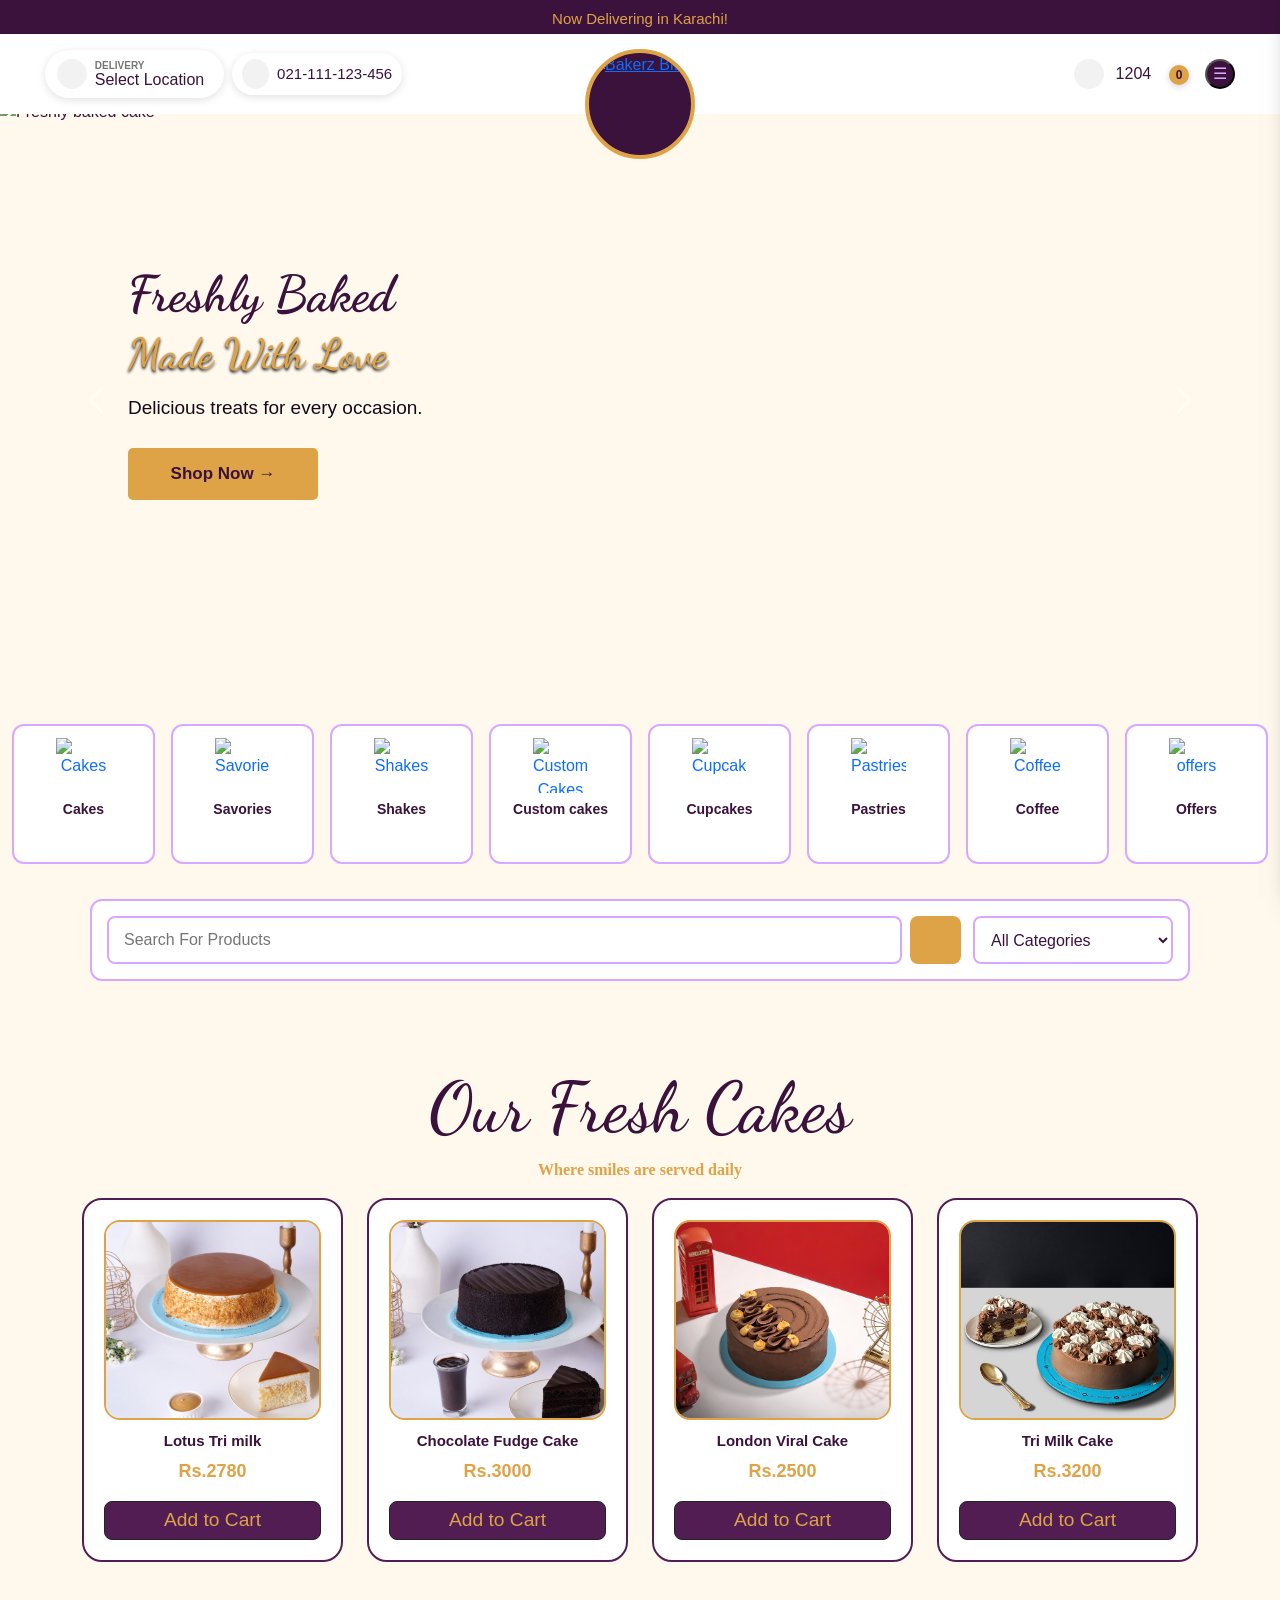
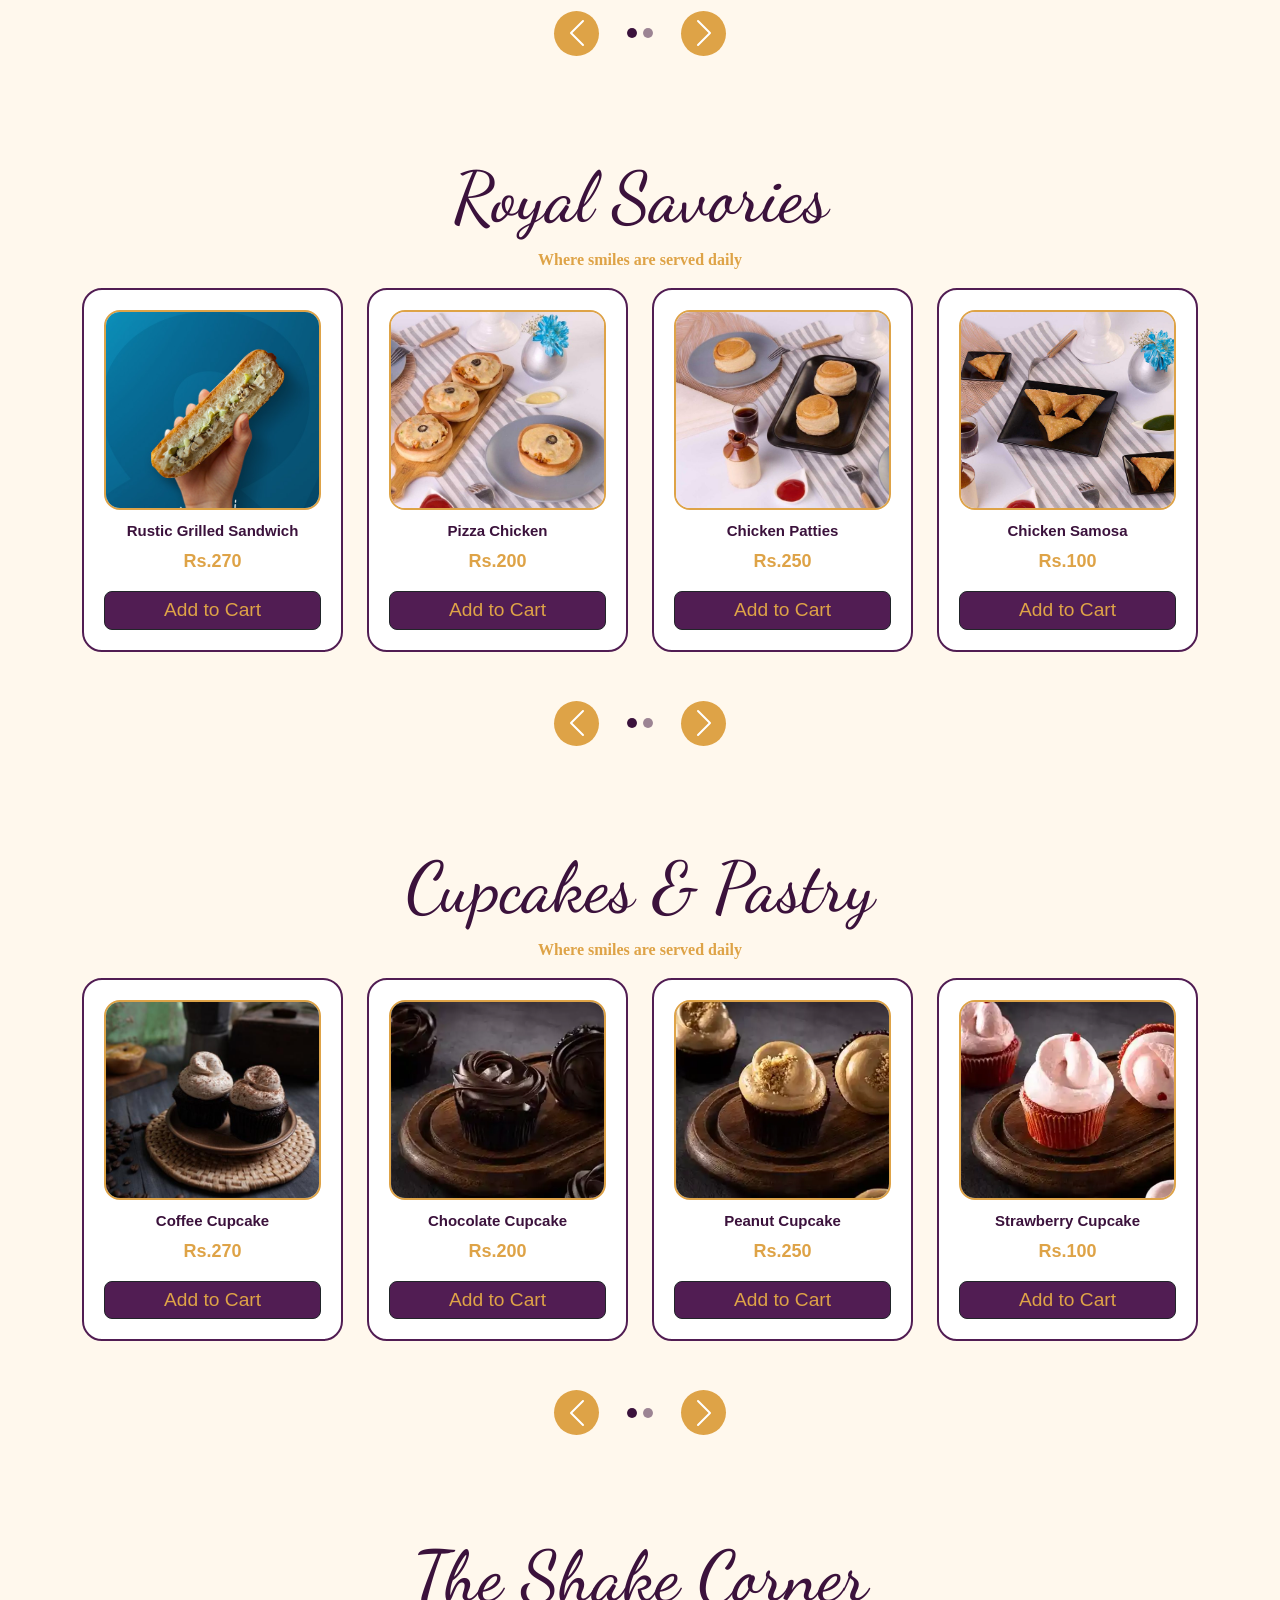
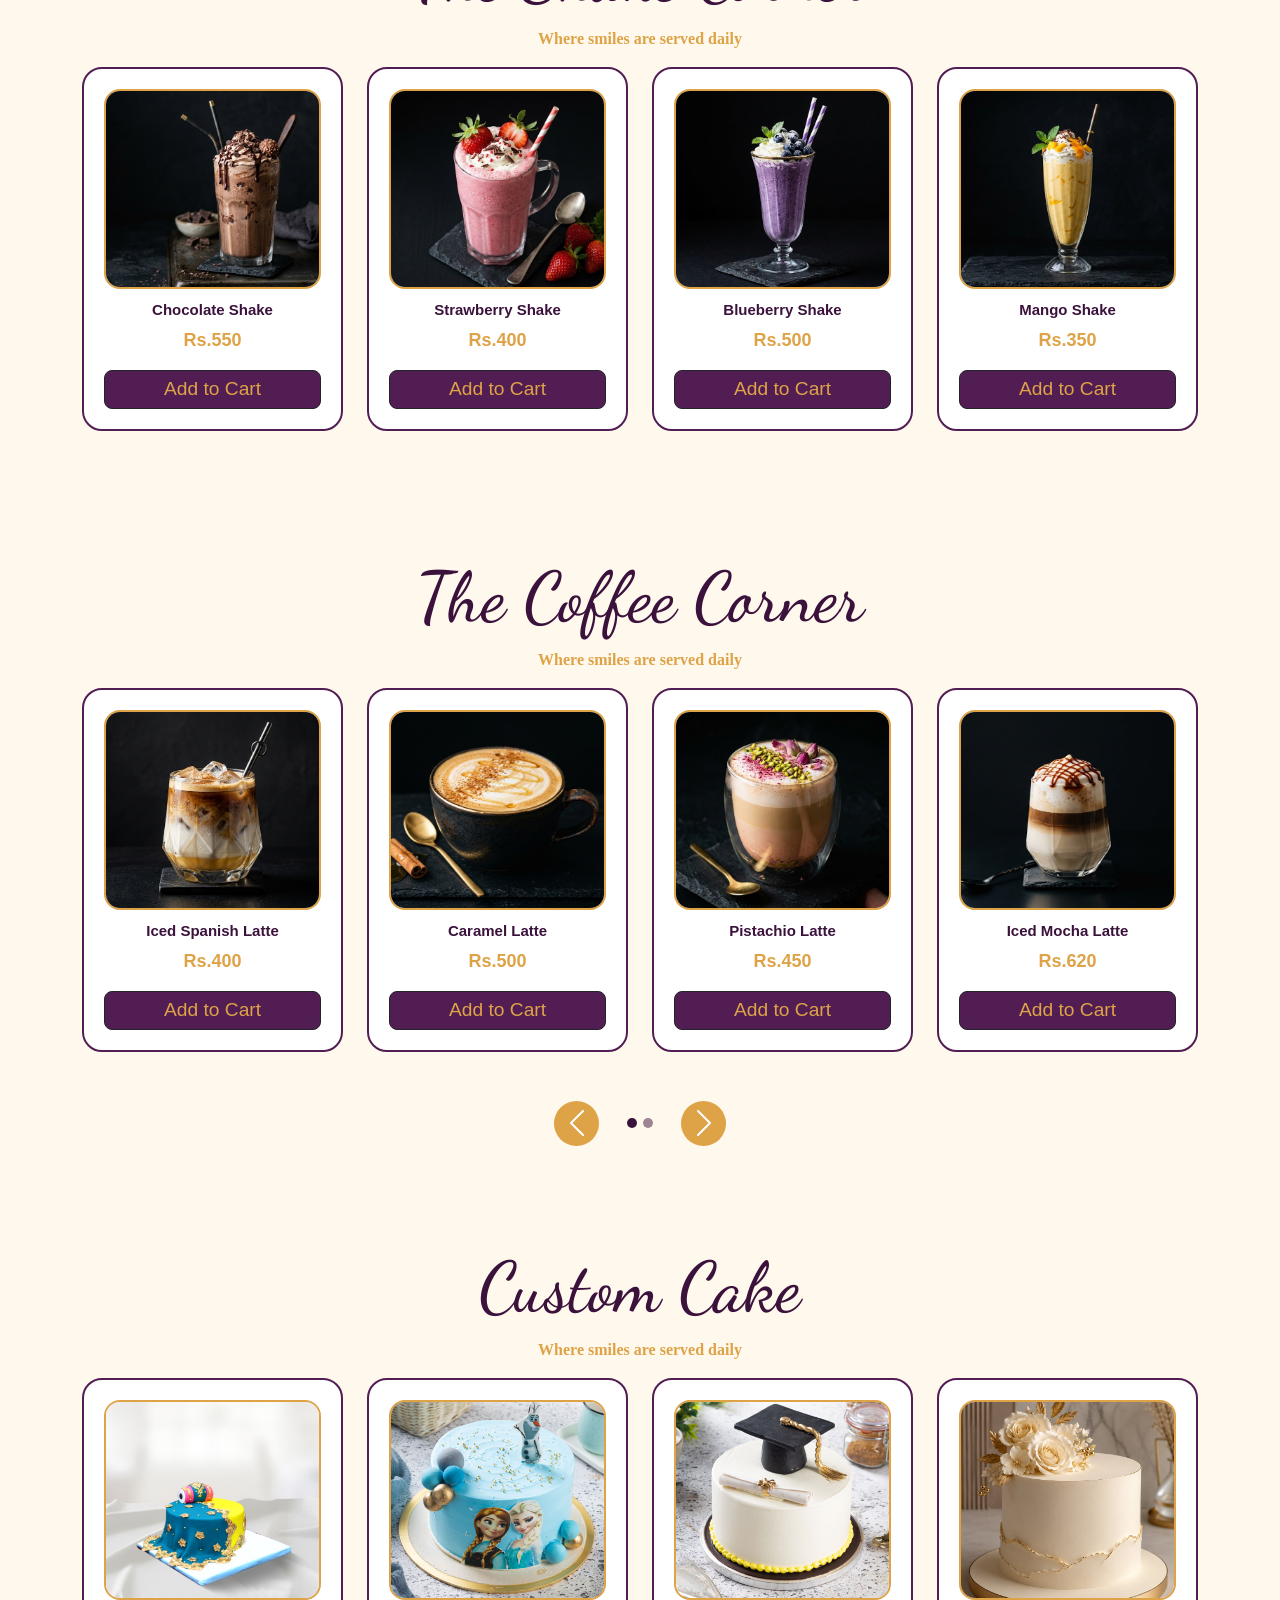
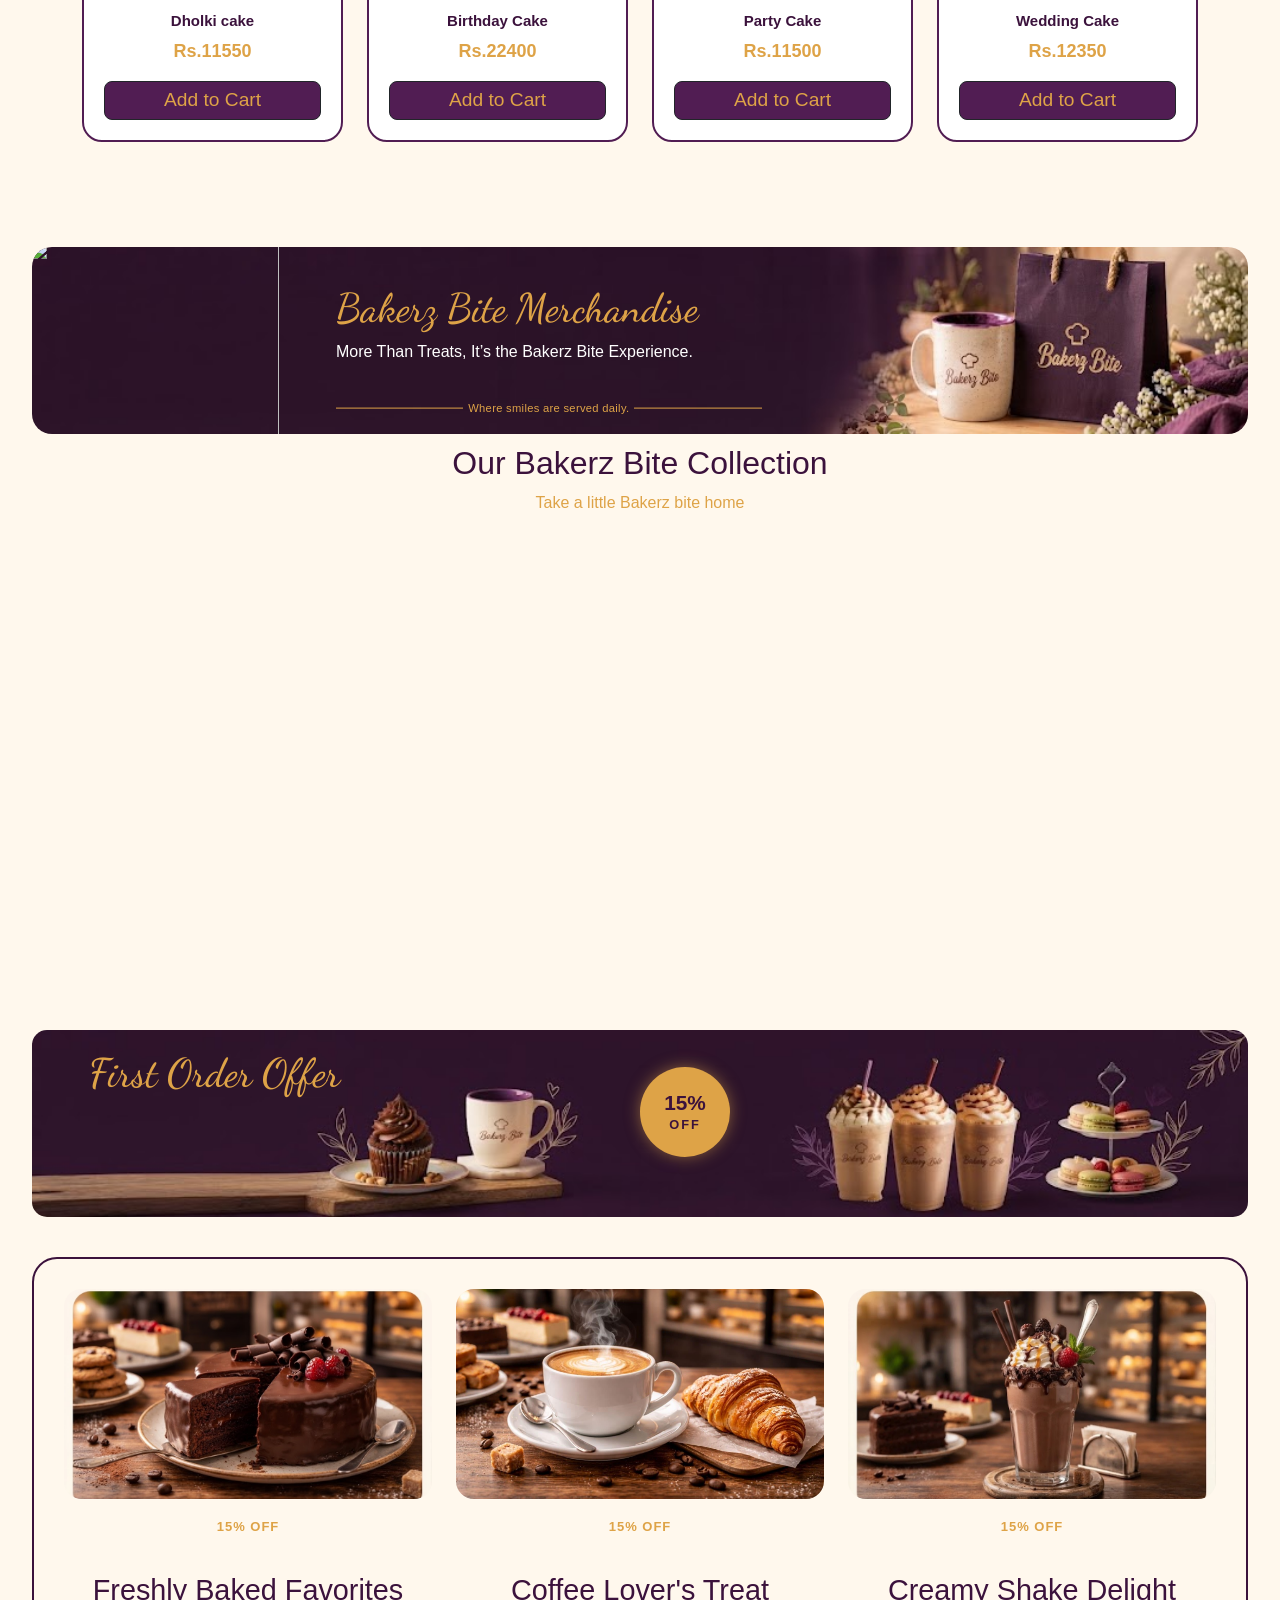
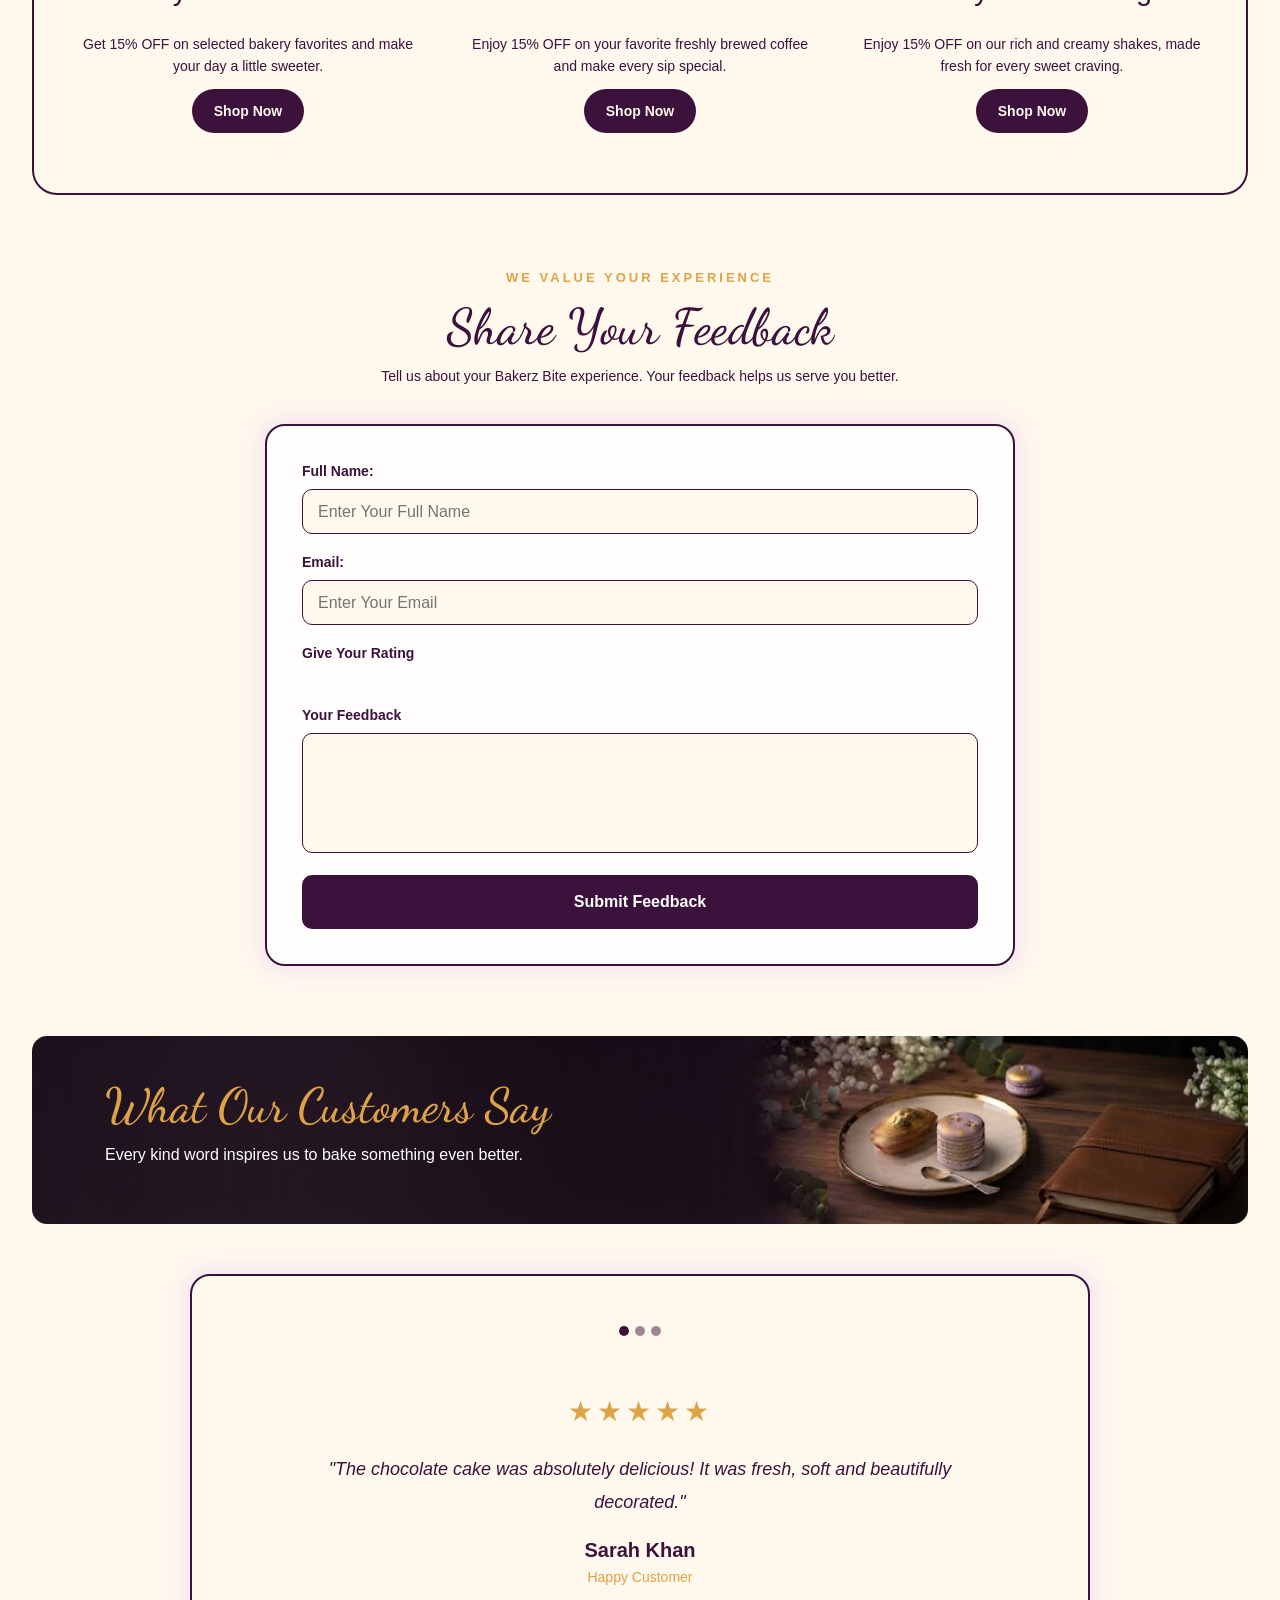
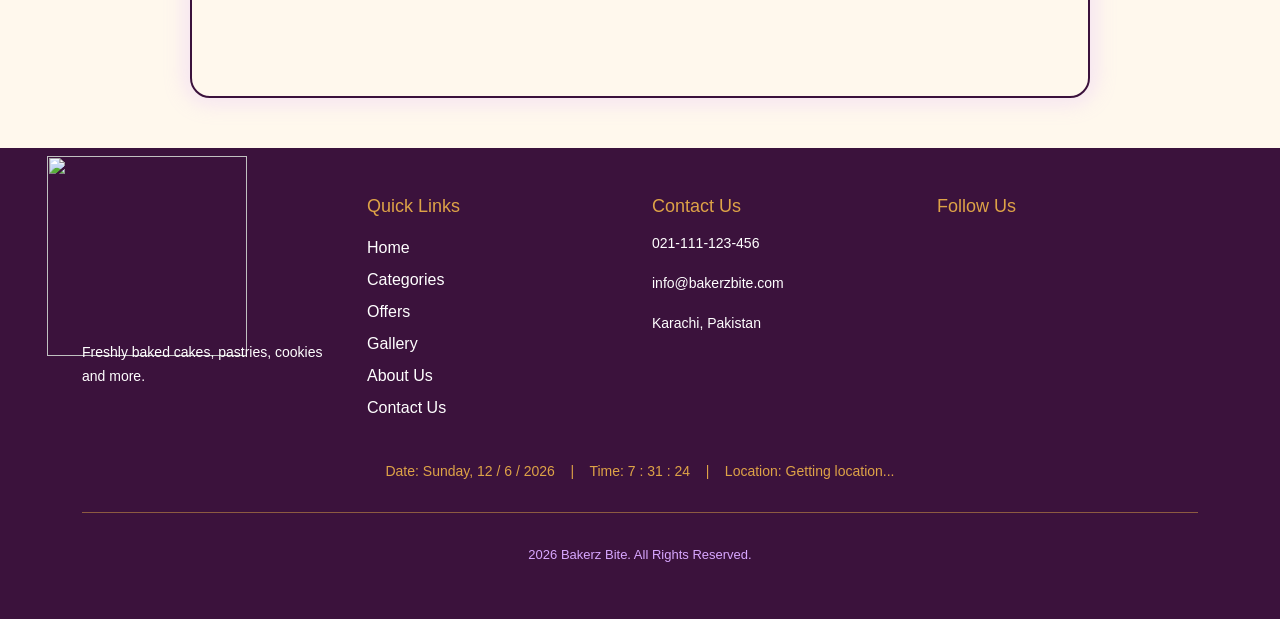
==== index.html @ c82637f9 "bakerz bite" ====
<!DOCTYPE html>
<html lang="en">

<head>
  <meta charset="UTF-8">
  <meta name="viewport" content="width=device-width, initial-scale=1.0">
  <title>Bakerz Bite</title>


  <!-- Favicon -->
  <link rel="shortcut icon" href="Material/logo with bg.png" type="image/x-icon">

  <!-- Bs Cdn Css V 5.3 -->
  <link href="https://cdn.jsdelivr.net/npm/bootstrap@5.3.8/dist/css/bootstrap.min.css" rel="stylesheet"
    integrity="sha384-sRIl4kxILFvY47J16cr9ZwB07vP4J8+LH7qKQnuqkuIAvNWLzeN8tE5YBujZqJLB" crossorigin="anonymous">



  <!-- dancing script  -->
  <link rel="preconnect" href="https://fonts.googleapis.com">
  <link rel="preconnect" href="https://fonts.gstatic.com" crossorigin>
  <link
    href="https://fonts.googleapis.com/css2?family=Dancing+Script:wght@400..700&family=Great+Vibes&family=Playfair+Display:ital,wght@0,400..900;1,400..900&family=Poppins:ital,wght@0,100;0,200;0,300;0,400;0,500;0,600;0,700;0,800;0,900;1,100;1,200;1,300;1,400;1,500;1,600;1,700;1,800;1,900&display=swap"
    rel="stylesheet">



  <!-- AOS CDN CSS LINK  -->
  <link href="https://unpkg.com/aos@2.3.1/dist/aos.css" rel="stylesheet">

  <!-- lightbox2 css cdn  -->
  <link rel="stylesheet" href="https://cdnjs.cloudflare.com/ajax/libs/lightbox2/2.12.0/css/lightbox.min.css"
    integrity="sha512-syoVEtpqX1CXqIWO4cTmlEfUKIqzne0NisLTmR4xGZNxNCjge36r1N9hJPCHVd1vPYAlAWHWFDFenTpn8ju2BA=="
    crossorigin="anonymous" referrerpolicy="no-referrer">

  <!-- fontawesome cdn  -->
  <link rel="stylesheet" href="https://cdnjs.cloudflare.com/ajax/libs/font-awesome/7.3.0/css/all.min.css"
    integrity="sha512-ApSLB1Pd3/bZN8fWB/RG9YhN/7bd9Hkf3AGaE2mPfebjrxagjuBtx2GcgdqIlJkUzwylBo61r9Xa9NmgBI0swA=="
    crossorigin="anonymous" referrerpolicy="no-referrer" />


  <!-- css link  -->
  <link rel="stylesheet" href="style.css">



</head>

<body>


  <header>
    <!-- Top Bar -->
    <div class="top-bar">
      <p>Now Delivering in Karachi!</p>


    </div>
    <!-- Navbar -->
    <nav class="navitem">
      <div class="nav-left">
        <!--  LOCATION  -->

        <div class="location" onclick="openLocationPopup()">

          <div class="location-icon">
            <i class="fa-solid fa-location-dot"></i>
          </div>

          <div class="location-content">
            <span class="location-title">DELIVERY</span>
            <span id="display">Select Location</span>
          </div>

          <div class="location-arrow">
            <i class="fa-solid fa-chevron-right"></i>
          </div>

        </div>


        <!--  LOCATION POPUP -->

        <div class="location-popup" id="locationPopup">

          <div class="location-modal">

            <!-- Close Button -->
            <button class="close-location" onclick="closeLocationPopup()">
              &times;
            </button>


            <!-- Logo -->
            <div class="popup-logo-box">
              <img src="Material/logo.png" alt="Bakerz Bite">
            </div>


            <!-- Heading -->
            <h2>Select Your Order Type</h2>


            <!-- Delivery / Pick-Up -->
            <div class="order-type">

              <button class="order-btn active" id="deliveryBtn">
                Delivery
              </button>

              <button class="order-btn" id="pickupBtn">
                Pick-Up
              </button>

            </div>


            <!-- Location Text -->
            <p class="location-question">
              Please select your location
            </p>


            <!-- City -->
            <label for="citySelect">
              City
            </label>

            <input type="text" value="Karachi" disabled class="popup-select">



            <!-- Area -->
            <label for="areaSelect">
              Please select your area
            </label>

            <select id="areaSelect" class="popup-select">

              <option value="">
                Select Location
              </option>

            </select>


            <!-- Select Button -->
            <button class="select-location-btn" onclick="confirmLocation()">
              Select
            </button>

          </div>

        </div>

        <!-- Call & Order -->
        <div class="call text">
          <div class="call-icon"> <i class="fa-solid fa-phone"></i> </div>021-111-123-456
        </div>
      </div>

      <!-- Logo -->
      <a href="" class="navlogo"><img src="Material/Logo.png" alt="Bakerz Bite"></a>
      <!-- Visitor Counter -->
      <div class="nav-right">
        <div class="visitor "> <i class="fa-regular fa-user vc"></i><span id="counter">1204</span> </div>

        <!-- Cart -->
        <div class="cart"><i class="fa-solid fa-cart-shopping"></i>
          <span id="cart-count">0</span>
        </div>

        <!-- Menu Button -->
        <button class="menu-btn" id="menuBtn" onclick="toggleMenu()">☰</button>
      </div>


      <div class="nav-menu" id="navMenu">

        <!-- Close Button -->
        <button class="close-btn" onclick="toggleMenu()">×</button>


        <a href="#home">Home</a>
        <a href="#merchandise">Merchandise</a>
        <a href="#offers">Offers</a>
        <a href="About.html#gallery">Gallery</a>
        <a href="About.html">About Us</a>
        <a href="contact.html#faq">FAQ</a>
        <a href="contact.html">Contact Us</a>
      </div>
    </nav>
    

    <!-- Main Content -->
    <main id="home">

      <!--Caraosel  -->
      <div id="heroCarousel" class="carousel slide hero-wrapper" data-bs-ride="carousel" data-bs-interval="4000">


        <!-- Carousel Images -->
        <div class="carousel-inner">

          <!-- Slide 1 -->
          <div class="carousel-item active">

            <img src="material/hero.png" class="d-block w-100" alt="Freshly baked cake">

            <div class="carousel-caption hero-text">

              <h1>Freshly Baked</h1>

              <h2>Made With Love</h2>

              <p>Delicious treats for every occasion.</p>

              <a href="#cake" style="text-decoration: none;">
                <button class="hero-shop-btn">
                  Shop Now →
                </button>
              </a>

            </div>

          </div>


          <!-- Slide 2 -->
          <div class="carousel-item">

            <img src="material/hero 2.png" class="d-block w-100" alt="Fresh bakery products">

            <div class="carousel-caption hero-text">

              <h1>Sweet Moments</h1>

              <h2>Made Fresh Daily</h2>

              <p>Delicious treats baked just for you.</p>

              <a href="#cake" style="text-decoration: none;">
                <button class="hero-shop-btn">
                  Shop Now →
                </button>
              </a>

            </div>

          </div>


          <!-- Slide 3 -->
          <div class="carousel-item">

            <img src="material/hero 3.png" class="d-block w-100" alt="Bakery special">

            <div class="carousel-caption hero-text">

              <h1>Delicious Treats</h1>

              <h2>For Every Occasion</h2>

              <p>Freshly prepared with love and care.</p>

              <a href="#cake" style="text-decoration: none;">
                <button class="hero-shop-btn">
                  Shop Now →
                </button>
              </a>

            </div>

          </div>


          <!-- Slide 4 -->
          <div class="carousel-item">

            <img src="material/hero 4.png" class="d-block w-100" alt="Bakery collection">

            <div class="carousel-caption hero-text">

              <h1>Our Special Collection</h1>

              <h2>Taste The Difference</h2>

              <p>Discover your favorite bakery delights.</p>

              <a href="#cake" style="text-decoration: none;">
                <button class="hero-shop-btn">
                  Shop Now →
                </button>
              </a>
            </div>

          </div>

        </div>


        <!-- Previous Button -->
        <button class="carousel-control-prev" type="button" data-bs-target="#heroCarousel" data-bs-slide="prev">

          <span class="carousel-control-prev-icon" aria-hidden="true">
          </span>

          <span class="visually-hidden">
            Previous
          </span>

        </button>


        <!-- Next Button -->
        <button class="carousel-control-next" type="button" data-bs-target="#heroCarousel" data-bs-slide="next">

          <span class="carousel-control-next-icon" aria-hidden="true">
          </span>

          <span class="visually-hidden">
            Next
          </span>

        </button>

      </div>


      <!-- Categories -->
      <div class="container-fluid my-4">
        <div class="row text-center g-3">

          <div class="col">
            <div class="category">
              <a href="#cake">
                <img src="Material/cake icon.png" alt="Cakes">

                <p>Cakes</p>
              </a>
            </div>
          </div>

          <div class="col">
            <div class="category">
              <a href="#savory">
                <img src="Material/savories icon.png" alt="Savories">

                <p>Savories</p>
              </a>
            </div>
          </div>

          <div class="col">
            <div class="category">
              <a href="#shake">
                <img src="Material/shake icon (2).png" alt="Shakes">

                <p>Shakes</p>
              </a>
            </div>
          </div>

          <div class="col">
            <div class="category">
              <a href="#customized">
                <img src="Material/customize cake icon.png" alt="Custom Cakes">

                <p>Custom cakes</p>
              </a>
            </div>
          </div>

          <div class="col">
            <div class="category">
              <a href="#brownies">
                <img src="Material/cupcake icon.png" alt="Cupcakes">

                <p>Cupcakes</p>
              </a>
            </div>
          </div>

          <div class="col">
            <div class="category">
              <a href="#brownies">
                <img src="Material/brownie icon.png" alt="Pastries">

                <p>Pastries</p>
              </a>
            </div>
          </div>

          <div class="col">
            <div class="category">
              <a href="#coffee">
                <img src="Material/coffee icon.png" alt="Coffee">

                <p>Coffee</p>
              </a>
            </div>
          </div>

          <div class="col">
            <div class="category">
              <a href="#offers">
                <img src="Material/offer icon.png" alt="offers">

                <p>Offers</p>
              </a>
            </div>
          </div>

        </div>
      </div>

      <!-- Search & Filters -->
      <div class="search-filter">

        <!-- Search -->
        <form id="searchForm" class="search-box">
          <input id="searchInput" type="search" placeholder="Search For Products">
          <button type="submit"><i class="fa-solid fa-magnifying-glass"></i></button>
        </form>

        <!-- Category -->

        <select class="filter-box" id="categoryFilter">
          <option value="all">All Categories</option>
          <option value="cakes">Cakes</option>
          <option value="savories">Savories</option>
          <option value="cupcakes">Cupcakes & Pastries</option>
          <option value="shakes">Shakes</option>
          <option value="coffee">Coffee</option>
          <option value="custom cakes">Custom Cakes</option>
          <option value="merchandise">Merchandise</option>
        </select>


      </div>

    </main>

  </header>


  <!-- cake cards  -->
  <section class="bakery-section" id="cake">
    <!-- bs carousel -->
    <div id="bakerySlider" class="carousel slide container" data-bs-ride="false">
      <div class="text-center our-bakery">
        <h1 data-aos="fade-right">Our Fresh Cakes</h1>
        <p>Where smiles are served daily</p>
      </div>

      <!-- carousel-inner  -->
      <div class="carousel-inner ">
        <!-- slide1  -->
        <div class="carousel-item active">
          <div class="row g-4 border-item">
            <!-- product1 -->
            <div class="col-12 col-sm-6 col-lg-3 ">
              <div class="card bakery-card ">
                <img src="MATERIAL/cake1.jpg" alt="cake">
                <div class="card-body text-center">
                  <h6> Lotus Tri milk</h6>
                  <p class="price">Rs.2780</p>
                  <button class="btn btn-dark w-100 btn-sm" data-bs-toggle="modal" data-bs-target="#c1">Add to Cart
                  </button>
                </div>
              </div>
            </div>

            <!-- product2 -->
            <div class="col-12 col-sm-6 col-lg-3 ">
              <div class="card bakery-card">
                <img src="MATERIAL/cake2.jpg" alt="cake">
                <div class="card-body text-center">
                  <h6> Chocolate Fudge Cake</h6>
                  <p class="price">Rs.3000</p>
                  <button class="btn btn-dark w-100 btn-sm" data-bs-toggle="modal" data-bs-target="#c2">Add to Cart
                  </button>
                </div>
              </div>
            </div>

            <!-- product3  -->
            <div class="col-12 col-sm-6 col-lg-3">
              <div class="card bakery-card">
                <img src="MATERIAL/cake3.jpg" alt="cake">
                <div class="card-body text-center">
                  <h6>London Viral Cake</h6>
                  <p class="price">Rs.2500</p>
                  <button class="btn btn-dark w-100 btn-sm" data-bs-toggle="modal" data-bs-target="#c3">Add to Cart
                  </button>
                </div>
              </div>
            </div>

            <!-- product4  -->
            <div class="col-12 col-sm-6 col-lg-3">
              <div class="card bakery-card">
                <img src="MATERIAL/cake4.png" alt="cake">
                <div class="card-body text-center">
                  <h6> Tri Milk Cake</h6>
                  <p class="price">Rs.3200</p>
                  <button class="btn btn-dark w-100 btn-sm" data-bs-toggle="modal" data-bs-target="#c4">Add to Cart
                  </button>
                </div>
              </div>
            </div>

          </div>
          <!-- </div> -->
        </div>

        <!-- slide2 -->
        <div class="carousel-item ">
          <div class="row g-4">
            <!-- product1 -->
            <div class="col-12 col-sm-6 col-lg-3">
              <div class="card bakery-card">
                <img src="MATERIAL/cake5.png" alt="cake">
                <div class="card-body text-center">
                  <h6>Rainbow Cake</h6>
                  <p class="price">Rs.2800</p>
                  <button class="btn btn-dark w-100 btn-sm" data-bs-toggle="modal" data-bs-target="#c5">Add to Cart
                  </button>
                </div>
              </div>
            </div>

            <!-- product2 -->
            <div class="col-12 col-sm-6 col-lg-3">
              <div class="card bakery-card">
                <img src="MATERIAL/cake6.jpg" alt="cake">
                <div class="card-body text-center">
                  <h6>Choco-Rose Fantasy</h6>
                  <p class="price">Rs.3500</p>
                  <button class="btn btn-dark w-100 btn-sm" data-bs-toggle="modal" data-bs-target="#c6">Add to Cart
                  </button>
                </div>
              </div>
            </div>

            <!-- product3  -->
            <div class="col-12 col-sm-6 col-lg-3">
              <div class="card bakery-card">
                <img src="MATERIAL/cake7.jpg" alt="cake">
                <div class="card-body text-center">
                  <h6>Vanilla Caramel Cake</h6>
                  <p class="price">Rs.2730</p>
                  <button class="btn btn-dark w-100 btn-sm" data-bs-toggle="modal" data-bs-target="#c7">Add to Cart
                  </button>
                </div>
              </div>
            </div>

            <!-- product4  -->
            <div class="col-12 col-sm-6 col-lg-3">
              <div class="card bakery-card">
                <img src="MATERIAL/cake8.jpg" alt="cake">
                <div class="card-body text-center">
                  <h6>Mocha Java Cake</h6>
                  <p class="price">Rs.3100</p>
                  <button class="btn  w-100 btn-sm" data-bs-toggle="modal" data-bs-target="#c8">Add to Cart </button>
                </div>
              </div>
            </div>

          </div>
        </div>
      </div>

      <!-- arrow controls -->
      <div class="d-flex justify-content-center align-items-center mt-4">
        <button class="carousel-control-prev arrow-bottom" type="button" data-bs-target="#bakerySlider"
          data-bs-slide="prev">
          <span class="carousel-control-prev-icon"></span>
        </button>

        <div class="carousel-indicators">
          <button type="button" data-bs-target="#bakerySlider" data-bs-slide-to="0" class="active"></button>
          <button type="button" data-bs-target="#bakerySlider" data-bs-slide-to="1"></button>
        </div>
        <button class="carousel-control-next arrow-bottom" type="button" data-bs-target="#bakerySlider"
          data-bs-slide="next">
          <span class="carousel-control-next-icon"></span>
        </button>
      </div>

      <!-- end -->
    </div>
  </section>



  <!-- Savories -->
  <section class="bakery-section" id="savory">
    <!-- bs carousel -->
    <div id="bakerySlider2" class="carousel slide container" data-bs-ride="false">

      <div class="text-center our-bakery">
        <h1 data-aos="fade-right">Royal Savories</h1>
        <p>Where smiles are served daily</p>
      </div>

      <!-- carousel-inner  -->
      <div class="carousel-inner ">
        <!-- slide1  -->
        <div class="carousel-item active">
          <div class="row g-4 border-item">
            <!-- product1 -->
            <div class="col-12 col-sm-6 col-lg-3  ">
              <div class="card bakery-card ">
                <img src="MATERIAL/savory1.png" alt="cake">
                <div class="card-body text-center">
                  <h6> Rustic Grilled Sandwich</h6>
                  <p class="price">Rs.270</p>
                  <button class="btn btn-dark w-100 btn-sm" data-bs-toggle="modal" data-bs-target="#s1">Add to Cart
                  </button>
                </div>
              </div>
            </div>

            <!-- product2 -->
            <div class="col-12 col-sm-6 col-lg-3">
              <div class="card bakery-card">
                <img src="MATERIAL/savory2.jpg" alt="cake">
                <div class="card-body text-center">
                  <h6> Pizza Chicken</h6>
                  <p class="price">Rs.200</p>
                  <button class="btn btn-dark w-100 btn-sm" data-bs-toggle="modal" data-bs-target="#s2">Add to Cart
                  </button>
                </div>
              </div>
            </div>

            <!-- product3  -->
            <div class="col-12 col-sm-6 col-lg-3">
              <div class="card bakery-card">
                <img src="MATERIAL/savory3.jpg" alt="cake">
                <div class="card-body text-center">
                  <h6>Chicken Patties</h6>
                  <p class="price">Rs.250</p>
                  <button class="btn btn-dark w-100 btn-sm" data-bs-toggle="modal" data-bs-target="#s3">Add to Cart
                  </button>
                </div>
              </div>
            </div>

            <!-- product4  -->
            <div class="col-12 col-sm-6 col-lg-3">
              <div class="card bakery-card">
                <img src="MATERIAL/savory4.jpg" alt="cake">
                <div class="card-body text-center">
                  <h6> Chicken Samosa</h6>
                  <p class="price">Rs.100</p>
                  <button class="btn btn-dark w-100 btn-sm" data-bs-toggle="modal" data-bs-target="#s4">Add to Cart
                  </button>
                </div>
              </div>
            </div>

          </div>
          <!-- </div> -->
        </div>

        <!-- slide2 -->
        <div class="carousel-item ">
          <div class="row g-4">
            <!-- product1 -->
            <div class="col-12 col-sm-6 col-lg-3">
              <div class="card bakery-card">
                <img src="MATERIAL/savory5.jpg" alt="cake">
                <div class="card-body text-center">
                  <h6>Chicken Bread</h6>
                  <p class="price">Rs.280</p>
                  <button class="btn btn-dark w-100 btn-sm" data-bs-toggle="modal" data-bs-target="#s5">Add to Cart
                  </button>
                </div>
              </div>
            </div>

            <!-- product2 -->
            <div class="col-12 col-sm-6 col-lg-3">
              <div class="card bakery-card">
                <img src="MATERIAL/savory6.jpg" alt="cake">
                <div class="card-body text-center">
                  <h6>Chicken Tikka Sandwich</h6>
                  <p class="price">Rs.350</p>
                  <button class="btn btn-dark w-100 btn-sm" data-bs-toggle="modal" data-bs-target="#s6">Add to Cart
                  </button>
                </div>
              </div>
            </div>

            <!-- product3  -->
            <div class="col-12 col-sm-6 col-lg-3">
              <div class="card bakery-card">
                <img src="MATERIAL/savory7.jpg" alt="cake">
                <div class="card-body text-center">
                  <h6>Cheese Straws</h6>
                  <p class="price">Rs.270</p>
                  <button class="btn btn-dark w-100 btn-sm" data-bs-toggle="modal" data-bs-target="#s7">Add to Cart
                  </button>
                </div>
              </div>
            </div>

            <!-- product4  -->
            <div class="col-12 col-sm-6 col-lg-3">
              <div class="card bakery-card">
                <img src="MATERIAL/savory8.jpg" alt="cake">
                <div class="card-body text-center">
                  <h6>Empanada</h6>
                  <p class="price">Rs.300</p>
                  <button class="btn  w-100 btn-sm" data-bs-toggle="modal" data-bs-target="#s8">Add to Cart </button>
                </div>
              </div>
            </div>

          </div>
        </div>
      </div>

      <!-- arrow controls -->
      <div class="d-flex justify-content-center align-items-center mt-4">
        <button class="carousel-control-prev arrow-bottom" type="button" data-bs-target="#bakerySlider2"
          data-bs-slide="prev">
          <span class="carousel-control-prev-icon"></span>
        </button>

        <div class="carousel-indicators">
          <button type="button" data-bs-target="#bakerySlider2" data-bs-slide-to="0" class="active"></button>
          <button type="button" data-bs-target="#bakerySlider2" data-bs-slide-to="1"></button>
        </div>
        <button class="carousel-control-next arrow-bottom" type="button" data-bs-target="#bakerySlider2"
          data-bs-slide="next">
          <span class="carousel-control-next-icon"></span>
        </button>
      </div>

      <!-- end -->
    </div>
  </section>

  <!-- cupcakes / pastry -->
  <section class="bakery-section" id="brownies">
    <!-- bs carousel -->
    <div id="bakerySlider3" class="carousel slide container" data-bs-ride="false">

      <div class="text-center our-bakery">
        <h1 data-aos="fade-right">Cupcakes & Pastry</h1>
        <p>Where smiles are served daily</p>
      </div>
      <!-- carousel-inner  -->
      <div class="carousel-inner ">


        <div class="carousel-item active">
          <div class="row g-4 border-item">
            <!-- product1 -->
            <div class="col-12 col-sm-6 col-lg-3  ">
              <div class="card bakery-card ">
                <img src="MATERIAL/cupcake1.jpeg" alt="cake">
                <div class="card-body text-center">
                  <h6> Coffee Cupcake</h6>
                  <p class="price">Rs.270</p>
                  <button class="btn btn-dark w-100 btn-sm" data-bs-toggle="modal" data-bs-target="#b1">Add to Cart
                  </button>
                </div>
              </div>
            </div>

            <!-- product2 -->
            <div class="col-12 col-sm-6 col-lg-3">
              <div class="card bakery-card">
                <img src="MATERIAL/cupcake2.webp" alt="cake">
                <div class="card-body text-center">
                  <h6> Chocolate Cupcake</h6>
                  <p class="price">Rs.200</p>
                  <button class="btn btn-dark w-100 btn-sm" data-bs-toggle="modal" data-bs-target="#b2">Add to Cart
                  </button>
                </div>
              </div>
            </div>

            <!-- product3  -->
            <div class="col-12 col-sm-6 col-lg-3">
              <div class="card bakery-card">
                <img src="MATERIAL/cupcake3.webp" alt="cake">
                <div class="card-body text-center">
                  <h6>Peanut Cupcake</h6>
                  <p class="price">Rs.250</p>
                  <button class="btn btn-dark w-100 btn-sm" data-bs-toggle="modal" data-bs-target="#b3">Add to Cart
                  </button>
                </div>
              </div>
            </div>

            <!-- product4  -->
            <div class="col-12 col-sm-6 col-lg-3">
              <div class="card bakery-card">
                <img src="MATERIAL/cupcake4.webp" alt="cake">
                <div class="card-body text-center">
                  <h6> Strawberry Cupcake</h6>
                  <p class="price">Rs.100</p>
                  <button class="btn btn-dark w-100 btn-sm" data-bs-toggle="modal" data-bs-target="#b4">Add to Cart
                  </button>
                </div>
              </div>
            </div>

          </div>
          <!-- </div> -->
        </div>

        <!-- slide2 -->

        <div class="carousel-item ">
          <div class="row g-4">
            <!-- product1 -->
            <div class="col-12 col-sm-6 col-lg-3">
              <div class="card bakery-card">
                <img src="MATERIAL/pastry5.png" alt="cake">
                <div class="card-body text-center">
                  <h6>Alaska pastry</h6>
                  <p class="price">Rs.280</p>
                  <button class="btn btn-dark w-100 btn-sm" data-bs-toggle="modal" data-bs-target="#b5">Add to Cart
                  </button>
                </div>
              </div>
            </div>

            <!-- product2 -->
            <div class="col-12 col-sm-6 col-lg-3">
              <div class="card bakery-card">
                <img src="MATERIAL/pastry6.png" alt="cake">
                <div class="card-body text-center">
                  <h6>Chocolate pastry</h6>
                  <p class="price">Rs.200</p>
                  <button class="btn btn-dark w-100 btn-sm" data-bs-toggle="modal" data-bs-target="#b6">Add to Cart
                  </button>
                </div>
              </div>
            </div>

            <!-- product3  -->
            <div class="col-12 col-sm-6 col-lg-3">
              <div class="card bakery-card">
                <img src="MATERIAL/pastry7.png" alt="cake">
                <div class="card-body text-center">
                  <h6>Black forest pastry</h6>
                  <p class="price">Rs.270</p>
                  <button class="btn btn-dark w-100 btn-sm" data-bs-toggle="modal" data-bs-target="#b7">Add to Cart
                  </button>
                </div>
              </div>
            </div>

            <!-- product4  -->
            <div class="col-12 col-sm-6 col-lg-3">
              <div class="card bakery-card">
                <img src="MATERIAL/pastry8.png" alt="cake">
                <div class="card-body text-center">
                  <h6>Milk Fy Pastry</h6>
                  <p class="price">Rs.220</p>
                  <button class="btn  w-100 btn-sm" data-bs-toggle="modal" data-bs-target="#b8">Add to Cart </button>
                </div>
              </div>
            </div>

          </div>
        </div>
      </div>

      <!-- arrow controls -->
      <div class="d-flex justify-content-center align-items-center mt-4">
        <button class="carousel-control-prev arrow-bottom" type="button" data-bs-target="#bakerySlider3"
          data-bs-slide="prev">
          <span class="carousel-control-prev-icon"></span>
        </button>

        <div class="carousel-indicators">
          <button type="button" data-bs-target="#bakerySlider3" data-bs-slide-to="0" class="active"></button>
          <button type="button" data-bs-target="#bakerySlider3" data-bs-slide-to="1"></button>
        </div>
        <button class="carousel-control-next arrow-bottom" type="button" data-bs-target="#bakerySlider3"
          data-bs-slide="next">
          <span class="carousel-control-next-icon"></span>
        </button>
      </div>

      <!-- end -->
    </div>
  </section>



  <!-- shake  -->
  <section class="bakery-section" id="shake">
    <!-- bs carousel -->
    <div id="bakerySlider4" class="carousel slide container" data-bs-ride="false">

      <div class="text-center our-bakery">
        <h1 data-aos="fade-right">The Shake Corner</h1>
        <p>Where smiles are served daily</p>
      </div>

      <!-- carousel-inner  -->
      <div class="carousel-inner ">


        <div class="carousel-item active">
          <div class="row g-4 border-item">
            <!-- product1 -->
            <div class="col-12 col-sm-6 col-lg-3  ">
              <div class="card bakery-card ">
                <img src="MATERIAL/shake1.jfif" class="shake" alt="shake">
                <div class="card-body text-center">
                  <h6> Chocolate Shake</h6>
                  <p class="price">Rs.550</p>
                  <button class="btn btn-dark w-100 btn-sm" data-bs-toggle="modal" data-bs-target="#p1">Add to Cart
                  </button>
                </div>
              </div>
            </div>

            <!-- product2 -->
            <div class="col-12 col-sm-6 col-lg-3">
              <div class="card bakery-card">
                <img src="MATERIAL/shake2.jfif" class="shake" alt="shake">
                <div class="card-body text-center">
                  <h6> Strawberry Shake</h6>
                  <p class="price">Rs.400</p>
                  <button class="btn btn-dark w-100 btn-sm" data-bs-toggle="modal" data-bs-target="#p2">Add to Cart
                  </button>
                </div>
              </div>
            </div>

            <!-- product3  -->
            <div class="col-12 col-sm-6 col-lg-3">
              <div class="card bakery-card">
                <img src="MATERIAL/shake3.jfif" class="shake" alt="shake">
                <div class="card-body text-center">
                  <h6>Blueberry Shake</h6>
                  <p class="price">Rs.500</p>
                  <button class="btn btn-dark w-100 btn-sm" data-bs-toggle="modal" data-bs-target="#p3">Add to Cart
                  </button>
                </div>
              </div>
            </div>

            <!-- product4  -->
            <div class="col-12 col-sm-6 col-lg-3">
              <div class="card bakery-card">
                <img src="MATERIAL/shake4.jfif" class="shake" alt="shake">
                <div class="card-body text-center">
                  <h6> Mango Shake</h6>
                  <p class="price">Rs.350</p>
                  <button class="btn btn-dark w-100 btn-sm" data-bs-toggle="modal" data-bs-target="#p4">Add to Cart
                  </button>
                </div>
              </div>
            </div>

          </div>
          <!-- </div> -->
        </div>
      </div>
      <!-- end -->
    </div>
  </section>


  <!-- coffee -->
  <section class="bakery-section" id="coffee">
    <!-- bs carousel -->
    <div id="bakerySlider5" class="carousel slide container" data-bs-ride="false">

      <div class="text-center our-bakery">
        <h1 data-aos="fade-right">The Coffee Corner</h1>
        <p>Where smiles are served daily</p>
      </div>

      <!-- carousel-inner  -->
      <div class="carousel-inner ">
        <!-- slide1  -->
        <div class="carousel-item active">
          <div class="row g-4 border-item">
            <!-- product1 -->
            <div class="col-12 col-sm-6 col-lg-3  ">
              <div class="card bakery-card ">
                <img src="MATERIAL/coffee1.jfif" alt="cake">
                <div class="card-body text-center">
                  <h6> Iced Spanish Latte</h6>
                  <p class="price">Rs.400</p>
                  <button class="btn btn-dark w-100 btn-sm" data-bs-toggle="modal" data-bs-target="#a1">Add to Cart
                  </button>
                </div>
              </div>
            </div>

            <!-- product2 -->
            <div class="col-12 col-sm-6 col-lg-3">
              <div class="card bakery-card">
                <img src="MATERIAL/coffee2.jfif" alt="cake">
                <div class="card-body text-center">
                  <h6> Caramel Latte</h6>
                  <p class="price">Rs.500</p>
                  <button class="btn btn-dark w-100 btn-sm" data-bs-toggle="modal" data-bs-target="#a2">Add to Cart
                  </button>
                </div>
              </div>
            </div>

            <!-- product3  -->
            <div class="col-12 col-sm-6 col-lg-3">
              <div class="card bakery-card">
                <img src="MATERIAL/coffee3.jfif" alt="cake">
                <div class="card-body text-center">
                  <h6>Pistachio Latte</h6>
                  <p class="price">Rs.450</p>
                  <button class="btn btn-dark w-100 btn-sm" data-bs-toggle="modal" data-bs-target="#a3">Add to Cart
                  </button>
                </div>
              </div>
            </div>

            <!-- product4  -->
            <div class="col-12 col-sm-6 col-lg-3">
              <div class="card bakery-card">
                <img src="MATERIAL/coffee4.jfif" alt="cake">
                <div class="card-body text-center">
                  <h6> Iced Mocha Latte</h6>
                  <p class="price">Rs.620</p>
                  <button class="btn btn-dark w-100 btn-sm" data-bs-toggle="modal" data-bs-target="#a4">Add to Cart
                  </button>
                </div>
              </div>
            </div>

          </div>
          <!-- </div> -->
        </div>

        <!-- slide2 -->
        <div class="carousel-item ">
          <div class="row g-4">
            <!-- product1 -->
            <div class="col-12 col-sm-6 col-lg-3">
              <div class="card bakery-card">
                <img src="MATERIAL/coffee5.jfif" alt="cake">
                <div class="card-body text-center">
                  <h6>Chocolate Iced Latte</h6>
                  <p class="price">Rs.800</p>
                  <button class="btn btn-dark w-100 btn-sm" data-bs-toggle="modal" data-bs-target="#a5">Add to Cart
                  </button>
                </div>
              </div>
            </div>

            <!-- product2 -->
            <div class="col-12 col-sm-6 col-lg-3">
              <div class="card bakery-card">
                <img src="MATERIAL/coffee6.jfif" alt="cake">
                <div class="card-body text-center">
                  <h6>Dalgona Coffee</h6>
                  <p class="price">Rs.700</p>
                  <button class="btn btn-dark w-100 btn-sm" data-bs-toggle="modal" data-bs-target="#a6">Add to Cart
                  </button>
                </div>
              </div>
            </div>

            <!-- product3  -->
            <div class="col-12 col-sm-6 col-lg-3">
              <div class="card bakery-card">
                <img src="MATERIAL/coffee7.jfif" alt="cake">
                <div class="card-body text-center">
                  <h6>Vanilla Latte</h6>
                  <p class="price">Rs.730</p>
                  <button class="btn btn-dark w-100 btn-sm" data-bs-toggle="modal" data-bs-target="#a7">Add to Cart
                  </button>
                </div>
              </div>
            </div>

            <!-- product4  -->
            <div class="col-12 col-sm-6 col-lg-3">
              <div class="card bakery-card">
                <img src="MATERIAL/coffee8.jfif" alt="cake">
                <div class="card-body text-center">
                  <h6>Chocolate Matcha</h6>
                  <p class="price">Rs.480</p>
                  <button class="btn  w-100 btn-sm" data-bs-toggle="modal" data-bs-target="#a8">Add to Cart </button>
                </div>
              </div>
            </div>

          </div>
        </div>
      </div>

      <!-- arrow controls -->
      <div class="d-flex justify-content-center align-items-center mt-4">
        <button class="carousel-control-prev arrow-bottom" type="button" data-bs-target="#bakerySlider5"
          data-bs-slide="prev">
          <span class="carousel-control-prev-icon"></span>
        </button>

        <div class="carousel-indicators">
          <button type="button" data-bs-target="#bakerySlider5" data-bs-slide-to="0" class="active"></button>
          <button type="button" data-bs-target="#bakerySlider5" data-bs-slide-to="1"></button>
        </div>
        <button class="carousel-control-next arrow-bottom" type="button" data-bs-target="#bakerySlider5"
          data-bs-slide="next">
          <span class="carousel-control-next-icon"></span>
        </button>
      </div>

      <!-- end -->
    </div>
  </section>

  <!--customized cake -->
  <section class="bakery-section" id="customized">
    <!-- bs carousel -->
    <div id="bakerySlider6" class="carousel slide container" data-bs-ride="false">

      <div class="text-center our-bakery">
        <h1 data-aos="fade-right">Custom Cake</h1>
        <p>Where smiles are served daily</p>
      </div>

      <!-- carousel-inner  -->
      <div class="carousel-inner ">


        <div class="carousel-item active">
          <div class="row g-4 border-item">
            <!-- product1 -->
            <div class="col-12 col-sm-6 col-lg-3  ">
              <div class="card bakery-card ">
                <img src="MATERIAL/customized1.png" class="shake" alt="shake">
                <div class="card-body text-center">
                  <h6> Dholki cake</h6>
                  <p class="price">Rs.11550</p>
                  <button class="btn btn-dark w-100 btn-sm" data-bs-toggle="modal" data-bs-target="#f1">Add to Cart
                  </button>
                </div>
              </div>
            </div>

            <!-- product2 -->
            <div class="col-12 col-sm-6 col-lg-3">
              <div class="card bakery-card">
                <img src="MATERIAL/customized8.jpg" class="shake" alt="shake">
                <div class="card-body text-center">
                  <h6> Birthday Cake</h6>
                  <p class="price">Rs.22400</p>
                  <button class="btn btn-dark w-100 btn-sm" data-bs-toggle="modal" data-bs-target="#f2">Add to Cart
                  </button>
                </div>
              </div>
            </div>

            <!-- product3  -->
            <div class="col-12 col-sm-6 col-lg-3">
              <div class="card bakery-card">
                <img src="MATERIAL/customized3.jpg" class="shake" alt="shake">
                <div class="card-body text-center">
                  <h6>Party Cake</h6>
                  <p class="price">Rs.11500</p>
                  <button class="btn btn-dark w-100 btn-sm" data-bs-toggle="modal" data-bs-target="#f3">Add to Cart
                  </button>
                </div>
              </div>
            </div>

            <!-- product4  -->
            <div class="col-12 col-sm-6 col-lg-3">
              <div class="card bakery-card">
                <img src="MATERIAL/custom10.jpeg" class="shake" alt="shake">
                <div class="card-body text-center">
                  <h6> Wedding Cake</h6>
                  <p class="price">Rs.12350</p>
                  <button class="btn btn-dark w-100 btn-sm" data-bs-toggle="modal" data-bs-target="#f4">Add to Cart
                  </button>
                </div>
              </div>
            </div>

          </div>
          <!-- </div> -->
        </div>
      </div>
      <!-- end -->
    </div>
  </section>



  <!-- cake modal  -->
  <!-- modal1 -->
  <div class="modal fade cake-modal " id="c1" tabindex="-1">
    <div class="modal-dialog modal-xl modal-dialog-centered">
      <div class="modal-content">

        <div class="modal-body p-0">

          <div class="modal-flex">

            <!-- Cake Image -->
            <div class="modal-image">
              <img src="MATERIAL/cake1.jpg" alt="Lotus Tri Milk">
            </div>

            <!-- Right Side -->
            <div class="modal-info">

              <button type="button" class="modal-close" data-bs-dismiss="modal">
                ×
              </button>

              <h1>Lotus Tri Milk</h1>

              <h2>Rs. 2780</h2>

              <p class="modal-description">
                A soft and creamy milk cake topped with
                delicious Lotus spread and biscuit crumbs.
              </p>

              <div class="ingredients">

                <h4>Ingredients</h4>

                <p>
                  Vanilla sponge, three milk mixture,
                  Lotus spread, whipped cream and
                  Lotus biscuit crumbs.
                </p>

              </div>

              <!-- Bottom -->
              <div class="modal-bottom">

                <div class="quantity">

                  <button class="delete-btn" onclick="removeItem(1)">
                    🗑
                  </button>

                  <button onclick="decrease(1)">
                    −
                  </button>

                  <span id="qty1">1</span>

                  <button onclick="increase(1)">
                    +
                  </button>

                </div>

                <button class="modal-cart add-to-cart-btn" onclick="addCart('Lotus Tri Milk',2780,1)">

                  Rs. <span id="total1">2780</span>

                  <span>|</span>

                  Add to Cart →

                </button>

              </div>

            </div>

          </div>

        </div>

      </div>
    </div>
  </div>



  <!-- modal2 -->
  <div class="modal fade cake-modal" id="c2" tabindex="-1">
    <div class="modal-dialog modal-xl modal-dialog-centered">
      <div class="modal-content">

        <div class="modal-body p-0">

          <div class="modal-flex">

            <div class="modal-image">
              <img src="MATERIAL/cake2.jpg" alt="Chocolate Fudge Cake">
            </div>

            <div class="modal-info">

              <button type="button" class="modal-close" data-bs-dismiss="modal">
                ×
              </button>

              <h1>Chocolate Fudge Cake</h1>

              <h2>Rs. 3000</h2>

              <p class="modal-description">
                A rich and moist chocolate cake covered with
                smooth chocolate fudge and delicious cream.
              </p>

              <div class="ingredients">

                <h4>Ingredients</h4>

                <p>
                  Chocolate sponge, chocolate fudge,
                  whipped cream, cocoa and chocolate chips.
                </p>

              </div>

              <div class="modal-bottom">

                <div class="quantity">

                  <button class="delete-btn" onclick="removeItem(2)">
                    🗑
                  </button>

                  <button onclick="decrease(2)">
                    −
                  </button>

                  <span id="qty2">1</span>

                  <button onclick="increase(2)">
                    +
                  </button>

                </div>

                <button class="modal-cart add-to-cart-btn" onclick="addCart('Chocolate Fudge Cake',3000,2)">

                  Rs. <span id="total2">3000</span>

                  <span>|</span>

                  Add to Cart →

                </button>

              </div>

            </div>

          </div>

        </div>

      </div>
    </div>
  </div>


  <!-- modal3 -->
  <div class="modal fade cake-modal" id="c3" tabindex="-1">
    <div class="modal-dialog modal-xl modal-dialog-centered">
      <div class="modal-content">

        <div class="modal-body p-0">

          <div class="modal-flex">

            <div class="modal-image">
              <img src="MATERIAL/cake3.jpg" alt="London Viral Cake">
            </div>

            <div class="modal-info">

              <button type="button" class="modal-close" data-bs-dismiss="modal">
                ×
              </button>

              <h1>London Viral Cake</h1>

              <h2>Rs. 2500</h2>

              <p class="modal-description">
                A deliciously soft cake with creamy layers
                and a rich, irresistible chocolate topping.
              </p>

              <div class="ingredients">

                <h4>Ingredients</h4>

                <p>
                  Soft vanilla sponge, fresh cream,
                  chocolate sauce and chocolate decorations.
                </p>

              </div>

              <div class="modal-bottom">

                <div class="quantity">

                  <button class="delete-btn" onclick="removeItem(3)">
                    🗑
                  </button>

                  <button onclick="decrease(3)">
                    −
                  </button>

                  <span id="qty3">1</span>

                  <button onclick="increase(3)">
                    +
                  </button>

                </div>

                <button class="modal-cart add-to-cart-btn" onclick="addCart('London Viral Cake',2500,3)">

                  Rs. <span id="total3">2500</span>

                  <span>|</span>

                  Add to Cart →

                </button>

              </div>

            </div>

          </div>

        </div>

      </div>
    </div>
  </div>


  <!-- modal4 -->
  <div class="modal fade cake-modal" id="c4" tabindex="-1">
    <div class="modal-dialog modal-xl modal-dialog-centered">
      <div class="modal-content">

        <div class="modal-body p-0">

          <div class="modal-flex">

            <div class="modal-image">
              <img src="MATERIAL/cake4.png" alt="Tri Milk Cake">
            </div>

            <div class="modal-info">

              <button type="button" class="modal-close" data-bs-dismiss="modal">
                ×
              </button>

              <h1>Tri Milk Cake</h1>

              <h2>Rs. 3200</h2>

              <p class="modal-description">
                A soft and creamy three-milk cake with
                a delicate texture and rich milky flavor.
              </p>

              <div class="ingredients">

                <h4>Ingredients</h4>

                <p>
                  Vanilla sponge, three milk mixture,
                  whipped cream and milk caramel topping.
                </p>

              </div>

              <div class="modal-bottom">

                <div class="quantity">

                  <button class="delete-btn" onclick="removeItem(4)">
                    🗑
                  </button>

                  <button onclick="decrease(4)">
                    −
                  </button>

                  <span id="qty4">1</span>

                  <button onclick="increase(4)">
                    +
                  </button>

                </div>

                <button class="modal-cart add-to-cart-btn" onclick="addCart('Tri Milk Cake',3200,4)">

                  Rs. <span id="total4">3200</span>

                  <span>|</span>

                  Add to Cart →

                </button>

              </div>

            </div>

          </div>

        </div>

      </div>
    </div>
  </div>


  <!-- modal5 -->
  <div class="modal fade cake-modal" id="c5" tabindex="-1">
    <div class="modal-dialog modal-xl modal-dialog-centered">
      <div class="modal-content">

        <div class="modal-body p-0">

          <div class="modal-flex">

            <div class="modal-image">
              <img src="MATERIAL/cake5.png" alt="Rainbow Cake">
            </div>

            <div class="modal-info">

              <button type="button" class="modal-close" data-bs-dismiss="modal">
                ×
              </button>

              <h1>Rainbow Cake</h1>

              <h2>Rs. 2800</h2>

              <p class="modal-description">
                A colorful and soft layered cake filled with
                smooth cream and a sweet vanilla flavor.
              </p>

              <div class="ingredients">

                <h4>Ingredients</h4>

                <p>
                  Vanilla sponge, colorful cake layers,
                  whipped cream and vanilla frosting.
                </p>

              </div>

              <div class="modal-bottom">

                <div class="quantity">

                  <button class="delete-btn" onclick="removeItem(5)">
                    🗑
                  </button>

                  <button onclick="decrease(5)">
                    −
                  </button>

                  <span id="qty5">1</span>

                  <button onclick="increase(5)">
                    +
                  </button>

                </div>

                <button class="modal-cart add-to-cart-btn" onclick="addCart('Rainbow Cake',2800,5)">

                  Rs. <span id="total5">2800</span>

                  <span>|</span>

                  Add to Cart →

                </button>

              </div>

            </div>

          </div>

        </div>

      </div>
    </div>
  </div>


  <!-- modal6 -->
  <div class="modal fade cake-modal" id="c6" tabindex="-1">
    <div class="modal-dialog modal-xl modal-dialog-centered">
      <div class="modal-content">

        <div class="modal-body p-0">

          <div class="modal-flex">

            <div class="modal-image">
              <img src="MATERIAL/cake6.jpg" alt="Choco-Rose Fantasy">
            </div>

            <div class="modal-info">

              <button type="button" class="modal-close" data-bs-dismiss="modal">
                ×
              </button>

              <h1>Choco-Rose Fantasy</h1>

              <h2>Rs. 3500</h2>

              <p class="modal-description">
                A luxurious chocolate cake decorated with
                creamy rose details and rich chocolate flavor.
              </p>

              <div class="ingredients">

                <h4>Ingredients</h4>

                <p>
                  Chocolate sponge, chocolate ganache,
                  whipped cream and rose-flavored decorations.
                </p>

              </div>

              <div class="modal-bottom">

                <div class="quantity">

                  <button class="delete-btn" onclick="removeItem(6)">
                    🗑
                  </button>

                  <button onclick="decrease(6)">
                    −
                  </button>

                  <span id="qty6">1</span>

                  <button onclick="increase(6)">
                    +
                  </button>

                </div>

                <button class="modal-cart add-to-cart-btn" onclick="addCart('Choco-Rose Fantasy',3500,6)">

                  Rs. <span id="total6">3500</span>

                  <span>|</span>

                  Add to Cart →

                </button>

              </div>

            </div>

          </div>

        </div>

      </div>
    </div>
  </div>


  <!-- modal7 -->
  <div class="modal fade cake-modal" id="c7" tabindex="-1">
    <div class="modal-dialog modal-xl modal-dialog-centered">
      <div class="modal-content">

        <div class="modal-body p-0">

          <div class="modal-flex">

            <div class="modal-image">
              <img src="MATERIAL/cake7.jpg" alt="Vanilla Caramel Cake">
            </div>

            <div class="modal-info">

              <button type="button" class="modal-close" data-bs-dismiss="modal">
                ×
              </button>

              <h1>Vanilla Caramel Cake</h1>

              <h2>Rs. 2730</h2>

              <p class="modal-description">
                A soft vanilla cake layered with creamy
                frosting and finished with smooth caramel.
              </p>

              <div class="ingredients">

                <h4>Ingredients</h4>

                <p>
                  Vanilla sponge, vanilla cream,
                  caramel sauce and caramel crumbs.
                </p>

              </div>

              <div class="modal-bottom">

                <div class="quantity">

                  <button class="delete-btn" onclick="removeItem(7)">
                    🗑
                  </button>

                  <button onclick="decrease(7)">
                    −
                  </button>

                  <span id="qty7">1</span>

                  <button onclick="increase(7)">
                    +
                  </button>

                </div>

                <button class="modal-cart add-to-cart-btn" onclick="addCart('Vanilla Caramel Cake',2730,7)">

                  Rs. <span id="total7">2730</span>

                  <span>|</span>

                  Add to Cart →

                </button>

              </div>

            </div>

          </div>

        </div>

      </div>
    </div>
  </div>


  <!-- modal8 -->
  <div class="modal fade cake-modal" id="c8" tabindex="-1">
    <div class="modal-dialog modal-xl modal-dialog-centered">
      <div class="modal-content">

        <div class="modal-body p-0">

          <div class="modal-flex">

            <div class="modal-image">
              <img src="MATERIAL/cake8.jpg" alt="Mocha Java Cake">
            </div>

            <div class="modal-info">

              <button type="button" class="modal-close" data-bs-dismiss="modal">
                ×
              </button>

              <h1>Mocha Java Cake</h1>

              <h2>Rs. 3100</h2>

              <p class="modal-description">
                A rich coffee and chocolate cake with
                creamy layers and a smooth mocha finish.
              </p>

              <div class="ingredients">

                <h4>Ingredients</h4>

                <p>
                  Chocolate sponge, mocha cream,
                  coffee syrup, chocolate and whipped cream.
                </p>

              </div>

              <div class="modal-bottom">

                <div class="quantity">

                  <button class="delete-btn" onclick="removeItem(8)">
                    🗑
                  </button>

                  <button onclick="decrease(8)">
                    −
                  </button>

                  <span id="qty8">1</span>

                  <button onclick="increase(8)">
                    +
                  </button>

                </div>

                <button class="modal-cart add-to-cart-btn" onclick="addCart('Mocha Java Cake',3100,8)">

                  Rs. <span id="total8">3100</span>

                  <span>|</span>

                  Add to Cart →

                </button>

              </div>

            </div>

          </div>

        </div>

      </div>
    </div>
  </div>



  <!-- savory modal  -->

  <!-- Model 1 -->
  <div class="modal fade cake-modal" id="s1" tabindex="-1">
    <div class="modal-dialog modal-xl modal-dialog-centered">
      <div class="modal-content">

        <div class="modal-body p-0">

          <div class="modal-flex">

            <div class="modal-image">
              <img src="MATERIAL/savory1.png" alt="Rustic Grilled Sandwich">
            </div>

            <div class="modal-info">

              <button type="button" class="modal-close" data-bs-dismiss="modal">
                ×
              </button>

              <h1>Rustic Grilled Sandwich</h1>

              <h2>Rs. 270</h2>

              <p class="modal-description">
                Delicious grilled sandwich filled with savory flavors.
              </p>

              <div class="ingredients">

                <h4>Ingredients</h4>

                <p>
                  Bread, grilled chicken, cheese,
                  lettuce, tomato, mayonnaise and black pepper.
                </p>

              </div>

              <div class="modal-bottom">

                <div class="quantity">

                  <button class="delete-btn" onclick="removeSavoryItem(1)">
                    🗑
                  </button>

                  <button onclick="decreaseSavory(1)">
                    −
                  </button>

                  <span id="sqty1">1</span>

                  <button onclick="increaseSavory(1)">
                    +
                  </button>

                </div>

                <button class="modal-cart add-to-cart-btn" onclick="addSavoryCart('Rustic Grilled Sandwich',270,1)">

                  Rs. <span id="stotal1">270</span>

                  <span>|</span>

                  Add to Cart →

                </button>

              </div>

            </div>

          </div>

        </div>

      </div>
    </div>
  </div>


  <!-- Model 2 -->
  <div class="modal fade cake-modal" id="s2" tabindex="-1">
    <div class="modal-dialog modal-xl modal-dialog-centered">
      <div class="modal-content">

        <div class="modal-body p-0">

          <div class="modal-flex">

            <div class="modal-image">
              <img src="MATERIAL/savory2.jpg" alt="Pizza Chicken">
            </div>

            <div class="modal-info">

              <button type="button" class="modal-close" data-bs-dismiss="modal">
                ×
              </button>

              <h1>Pizza Chicken</h1>

              <h2>Rs. 200</h2>

              <p class="modal-description">
                Soft and delicious chicken pizza packed with flavor.
              </p>

              <div class="ingredients">

                <h4>Ingredients</h4>

                <p>
                  Pizza dough, chicken, mozzarella cheese,
                  tomato sauce, capsicum, onion and oregano.
                </p>

              </div>

              <div class="modal-bottom">

                <div class="quantity">

                  <button class="delete-btn" onclick="removeSavoryItem(2)">
                    🗑
                  </button>

                  <button onclick="decreaseSavory(2)">
                    −
                  </button>

                  <span id="sqty2">1</span>

                  <button onclick="increaseSavory(2)">
                    +
                  </button>

                </div>

                <button class="modal-cart add-to-cart-btn " onclick="addSavoryCart('Pizza Chicken',200,2)">

                  Rs. <span id="stotal2">200</span>

                  <span>|</span>

                  Add to Cart →

                </button>

              </div>

            </div>

          </div>

        </div>

      </div>
    </div>
  </div>


  <!-- Model 3 -->
  <div class="modal fade cake-modal" id="s3" tabindex="-1">
    <div class="modal-dialog modal-xl modal-dialog-centered">
      <div class="modal-content">

        <div class="modal-body p-0">

          <div class="modal-flex">

            <div class="modal-image">
              <img src="MATERIAL/savory3.jpg" alt="Chicken Patties">
            </div>

            <div class="modal-info">

              <button type="button" class="modal-close" data-bs-dismiss="modal">
                ×
              </button>

              <h1>Chicken Patties</h1>

              <h2>Rs. 250</h2>

              <p class="modal-description">
                Crispy and tasty chicken patties with a flavorful filling.
              </p>

              <div class="ingredients">

                <h4>Ingredients</h4>

                <p>
                  Puff pastry, chicken, onion, green chilli,
                  black pepper, salt and egg.
                </p>

              </div>

              <div class="modal-bottom">

                <div class="quantity">

                  <button class="delete-btn" onclick="removeSavoryItem(3)">
                    🗑
                  </button>

                  <button onclick="decreaseSavory(3)">
                    −
                  </button>

                  <span id="sqty3">1</span>

                  <button onclick="increaseSavory(3)">
                    +
                  </button>

                </div>

                <button class="modal-cart add-to-cart-btn" onclick="addSavoryCart('Chicken Patties',250,3)">

                  Rs. <span id="stotal3">250</span>

                  <span>|</span>

                  Add to Cart →

                </button>

              </div>

            </div>

          </div>

        </div>

      </div>
    </div>
  </div>

  <!-- Model 4 -->
  <div class="modal fade cake-modal" id="s4" tabindex="-1">
    <div class="modal-dialog modal-xl modal-dialog-centered">
      <div class="modal-content">

        <div class="modal-body p-0">

          <div class="modal-flex">

            <div class="modal-image">
              <img src="MATERIAL/savory4.jpg" alt="Chicken Samosa">
            </div>

            <div class="modal-info">

              <button type="button" class="modal-close" data-bs-dismiss="modal">
                ×
              </button>

              <h1>Chicken Samosa</h1>

              <h2>Rs. 100</h2>

              <p class="modal-description">
                Crispy samosa filled with delicious chicken.
              </p>

              <div class="ingredients">

                <h4>Ingredients</h4>

                <p>
                  Samosa sheets, chicken, onion, green chilli,
                  coriander, black pepper and spices.
                </p>

              </div>

              <div class="modal-bottom">

                <div class="quantity">

                  <button class="delete-btn" onclick="removeSavoryItem(4)">
                    🗑
                  </button>

                  <button onclick="decreaseSavory(4)">
                    −
                  </button>

                  <span id="sqty4">1</span>

                  <button onclick="increaseSavory(4)">
                    +
                  </button>

                </div>

                <button class="modal-cart add-to-cart-btn" onclick="addSavoryCart('Chicken Samosa',100,4)">

                  Rs. <span id="stotal4">100</span>

                  <span>|</span>

                  Add to Cart →

                </button>

              </div>

            </div>

          </div>

        </div>

      </div>
    </div>
  </div>

  <!-- Model 5 -->
  <div class="modal fade cake-modal" id="s5" tabindex="-1">
    <div class="modal-dialog modal-xl modal-dialog-centered">
      <div class="modal-content">

        <div class="modal-body p-0">

          <div class="modal-flex">

            <div class="modal-image">
              <img src="MATERIAL/savory5.jpg" alt="Chicken Bread">
            </div>

            <div class="modal-info">

              <button type="button" class="modal-close" data-bs-dismiss="modal">
                ×
              </button>

              <h1>Chicken Bread</h1>

              <h2>Rs. 280</h2>

              <p class="modal-description">
                Soft baked bread filled with delicious chicken.
              </p>

              <div class="ingredients">

                <h4>Ingredients</h4>

                <p>
                  Bread dough, chicken, cheese,
                  onion, capsicum, mayonnaise and black pepper.
                </p>

              </div>

              <div class="modal-bottom">

                <div class="quantity">

                  <button class="delete-btn" onclick="removeSavoryItem(5)">
                    🗑
                  </button>

                  <button onclick="decreaseSavory(5)">
                    −
                  </button>

                  <span id="sqty5">1</span>

                  <button onclick="increaseSavory(5)">
                    +
                  </button>

                </div>

                <button class="modal-cart add-to-cart-btn" onclick="addSavoryCart('Chicken Bread',280,5)">

                  Rs. <span id="stotal5">280</span>

                  <span>|</span>

                  Add to Cart →

                </button>

              </div>

            </div>

          </div>

        </div>

      </div>
    </div>
  </div>

  <!-- Model 6 -->
  <div class="modal fade cake-modal" id="s6" tabindex="-1">
    <div class="modal-dialog modal-xl modal-dialog-centered">
      <div class="modal-content">

        <div class="modal-body p-0">

          <div class="modal-flex">

            <div class="modal-image">
              <img src="MATERIAL/savory6.jpg" alt="Chicken Tikka Sandwich">
            </div>

            <div class="modal-info">

              <button type="button" class="modal-close" data-bs-dismiss="modal">
                ×
              </button>

              <h1>Chicken Tikka Sandwich</h1>

              <h2>Rs. 350</h2>

              <p class="modal-description">
                Juicy chicken tikka served in a delicious sandwich.
              </p>

              <div class="ingredients">

                <h4>Ingredients</h4>

                <p>
                  Bread, chicken tikka, cheese, lettuce,
                  tomato, mayonnaise and tikka spices.
                </p>

              </div>

              <div class="modal-bottom">

                <div class="quantity">

                  <button class="delete-btn" onclick="removeSavoryItem(6)">
                    🗑
                  </button>

                  <button onclick="decreaseSavory(6)">
                    −
                  </button>

                  <span id="sqty6">1</span>

                  <button onclick="increaseSavory(6)">
                    +
                  </button>

                </div>

                <button class="modal-cart add-to-cart-btn" onclick="addSavoryCart('Chicken Tikka Sandwich',350,6)">

                  Rs. <span id="stotal6">350</span>

                  <span>|</span>

                  Add to Cart →

                </button>

              </div>

            </div>

          </div>

        </div>

      </div>
    </div>
  </div>

  <!-- Model 7 -->
  <div class="modal fade cake-modal" id="s7" tabindex="-1">
    <div class="modal-dialog modal-xl modal-dialog-centered">
      <div class="modal-content">

        <div class="modal-body p-0">

          <div class="modal-flex">

            <div class="modal-image">
              <img src="MATERIAL/savory7.jpg" alt="Cheese Straws">
            </div>

            <div class="modal-info">

              <button type="button" class="modal-close" data-bs-dismiss="modal">
                ×
              </button>

              <h1>Cheese Straws</h1>

              <h2>Rs. 270</h2>

              <p class="modal-description">
                Crispy golden cheese straws with a rich cheesy taste.
              </p>

              <div class="ingredients">

                <h4>Ingredients</h4>

                <p>
                  Flour, cheese, butter, milk, salt,
                  black pepper and oregano.
                </p>

              </div>

              <div class="modal-bottom">

                <div class="quantity">

                  <button class="delete-btn" onclick="removeSavoryItem(7)">
                    🗑
                  </button>

                  <button onclick="decreaseSavory(7)">
                    −
                  </button>

                  <span id="sqty7">1</span>

                  <button onclick="increaseSavory(7)">
                    +
                  </button>

                </div>

                <button class="modal-cart add-to-cart-btn" onclick="addSavoryCart('Cheese Straws',270,7)">

                  Rs. <span id="stotal7">270</span>

                  <span>|</span>

                  Add to Cart →

                </button>

              </div>

            </div>

          </div>

        </div>

      </div>
    </div>
  </div>

  <!-- Model 8 -->
  <div class="modal fade cake-modal" id="s8" tabindex="-1">
    <div class="modal-dialog modal-xl modal-dialog-centered">
      <div class="modal-content">

        <div class="modal-body p-0">

          <div class="modal-flex">

            <div class="modal-image">
              <img src="MATERIAL/cupcake1.jpeg" alt="Empanada">
            </div>

            <div class="modal-info">

              <button type="button" class="modal-close" data-bs-dismiss="modal">
                ×
              </button>

              <h1>Empanada</h1>

              <h2>Rs. 300</h2>

              <p class="modal-description">
                Golden crispy empanada with a delicious savory filling.
              </p>

              <div class="ingredients">

                <h4>Ingredients</h4>

                <p>
                  Pastry dough, chicken, onion, capsicum,
                  garlic, black pepper and mixed spices.
                </p>

              </div>

              <div class="modal-bottom">

                <div class="quantity">

                  <button class="delete-btn" onclick="removeSavoryItem(8)">
                    🗑
                  </button>

                  <button onclick="decreaseSavory(8)">
                    −
                  </button>

                  <span id="sqty8">1</span>

                  <button onclick="increaseSavory(8)">
                    +
                  </button>

                </div>

                <button class="modal-cart add-to-cart-btn" onclick="addSavoryCart('Empanada',300,8)">

                  Rs. <span id="stotal8">300</span>

                  <span>|</span>

                  Add to Cart →

                </button>

              </div>

            </div>

          </div>

        </div>

      </div>
    </div>
  </div>

  <!-- cupcake & brownie -->

  <!-- modal1  -->
  <div class="modal fade cake-modal" id="b1" tabindex="-1">
    <div class="modal-dialog modal-xl modal-dialog-centered">
      <div class="modal-content">
        <div class="modal-body p-0">
          <div class="modal-flex">

            <div class="modal-image">
              <img src="MATERIAL/cupcake1.jpeg" alt="Vanilla Cupcake">
            </div>

            <div class="modal-info">
              <button type="button" class="modal-close" data-bs-dismiss="modal">×</button>

              <h1> Coffee Cupcake</h1>
              <h2>Rs. 180</h2>

              <p class="modal-description">
                Soft and fluffy vanilla cupcake topped with creamy frosting.
              </p>

              <div class="ingredients">
                <h4>Ingredients</h4>
                <p>
                  Flour, vanilla, sugar, eggs, butter, milk and creamy frosting.
                </p>
              </div>

              <div class="modal-bottom">
                <div class="quantity">
                  <button class="delete-btn" onclick="removecupItem(1)">🗑</button>
                  <button onclick="decreasecup(1)">−</button>
                  <span id="bqty1">1</span>
                  <button onclick="increasecup(1)">+</button>
                </div>

                <button class="modal-cart add-to-cart-btn" onclick="addSavorycup('Vanilla Cupcake',180,1)">
                  Rs. <span id="btotal1">180</span>
                  <span>|</span>
                  Add to Cart →
                </button>
              </div>
            </div>

          </div>
        </div>
      </div>
    </div>
  </div>


  <!-- modal2  -->
  <div class="modal fade cake-modal" id="b2" tabindex="-1">
    <div class="modal-dialog modal-xl modal-dialog-centered">
      <div class="modal-content">
        <div class="modal-body p-0">
          <div class="modal-flex">

            <div class="modal-image">
              <img src="MATERIAL/cupcake2.webp" alt="Chocolate Cupcake">
            </div>

            <div class="modal-info">
              <button type="button" class="modal-close" data-bs-dismiss="modal">×</button>

              <h1>Chocolate Cupcake</h1>
              <h2>Rs. 200</h2>

              <p class="modal-description">
                Rich chocolate cupcake finished with smooth chocolate frosting.
              </p>

              <div class="ingredients">
                <h4>Ingredients</h4>
                <p>
                  Flour, cocoa, sugar, eggs, butter, milk and chocolate frosting.
                </p>
              </div>

              <div class="modal-bottom">
                <div class="quantity">
                  <button class="delete-btn" onclick="removeSavorycup(2)">🗑</button>
                  <button onclick="decreasecup(2)">−</button>
                  <span id="bqty2">1</span>
                  <button onclick="increasecup(2)">+</button>
                </div>

                <button class="modal-cart add-to-cart-btn" onclick="addSavorycup('Chocolate Cupcake',200,2)">
                  Rs. <span id="btotal2">200</span>
                  <span>|</span>
                  Add to Cart →
                </button>
              </div>
            </div>

          </div>
        </div>
      </div>
    </div>
  </div>


  <!-- modal3  -->
  <div class="modal fade cake-modal" id="b3" tabindex="-1">
    <div class="modal-dialog modal-xl modal-dialog-centered">
      <div class="modal-content">
        <div class="modal-body p-0">
          <div class="modal-flex">

            <div class="modal-image">
              <img src="MATERIAL/cupcake3.webp" alt="Red Velvet Cupcake">
            </div>

            <div class="modal-info">
              <button type="button" class="modal-close" data-bs-dismiss="modal">×</button>

              <h1>Peanut Cupcake</h1>
              <h2>Rs. 220</h2>

              <p class="modal-description">
                Moist red velvet cupcake topped with silky cream cheese frosting.
              </p>

              <div class="ingredients">
                <h4>Ingredients</h4>
                <p>
                  Flour, cocoa, sugar, eggs, butter, milk and cream cheese frosting.
                </p>
              </div>

              <div class="modal-bottom">
                <div class="quantity">
                  <button class="delete-btn" onclick="removecupItem(3)">🗑</button>
                  <button onclick="decreasecup(3)">−</button>
                  <span id="bqty3">1</span>
                  <button onclick="increasecup(3)">+</button>
                </div>

                <button class="modal-cart add-to-cart-btn" onclick="addSavorycup('Red Velvet Cupcake',220,3)">
                  Rs. <span id="btotal3">220</span>
                  <span>|</span>
                  Add to Cart →
                </button>
              </div>
            </div>

          </div>
        </div>
      </div>
    </div>
  </div>


  <!-- modal4  -->
  <div class="modal fade cake-modal" id="b4" tabindex="-1">
    <div class="modal-dialog modal-xl modal-dialog-centered">
      <div class="modal-content">
        <div class="modal-body p-0">
          <div class="modal-flex">

            <div class="modal-image">
              <img src="MATERIAL/cupcake4.webp" alt="Strawberry Cupcake">
            </div>

            <div class="modal-info">
              <button type="button" class="modal-close" data-bs-dismiss="modal">×</button>

              <h1>Strawberry Cupcake</h1>
              <h2>Rs. 210</h2>

              <p class="modal-description">
                Delicious strawberry cupcake with a sweet and creamy topping.
              </p>

              <div class="ingredients">
                <h4>Ingredients</h4>
                <p>
                  Flour, strawberries, sugar, eggs, butter, milk and fresh cream.
                </p>
              </div>

              <div class="modal-bottom">
                <div class="quantity">
                  <button class="delete-btn" onclick="removecupItem(4)">🗑</button>
                  <button onclick="decreasecup(4)">−</button>
                  <span id="bqty4">1</span>
                  <button onclick="increasecup(4)">+</button>
                </div>

                <button class="modal-cart add-to-cart-btn" onclick="addcupCart('Strawberry Cupcake',210,4)">
                  Rs. <span id="btotal4">210</span>
                  <span>|</span>
                  Add to Cart →
                </button>
              </div>
            </div>

          </div>
        </div>
      </div>
    </div>
  </div>

  <!-- modal5  -->
  <div class="modal fade cake-modal" id="b5" tabindex="-1">
    <div class="modal-dialog modal-xl modal-dialog-centered">
      <div class="modal-content">
        <div class="modal-body p-0">
          <div class="modal-flex">

            <div class="modal-image">
              <img src="MATERIAL/pastry5.png" alt="Alaska pastry">
            </div>

            <div class="modal-info">
              <button type="button" class="modal-close" data-bs-dismiss="modal">×</button>

              <h1>Alaska pastry</h1>
              <h2>Rs. 280</h2>

              <p class="modal-description">
                Rich fudgy brownie layered with a smooth and creamy topping.
              </p>

              <div class="ingredients">
                <h4>Ingredients</h4>
                <p>
                  Cocoa, flour, sugar, eggs, butter, chocolate and creamy topping.
                </p>
              </div>

              <div class="modal-bottom">
                <div class="quantity">
                  <button class="delete-btn" onclick="removecupItem(5)">🗑</button>
                  <button onclick="decreasecup(5)">−</button>
                  <span id="bqty5">1</span>
                  <button onclick="increasecup(5)">+</button>
                </div>

                <button class="modal-cart add-to-cart-btn " onclick="addcupCart('Alaska Brownie',280,5)">
                  Rs. <span id="btotal5">280</span>
                  <span>|</span>
                  Add to Cart →
                </button>
              </div>
            </div>

          </div>
        </div>
      </div>
    </div>
  </div>


  <!-- modal6  -->
  <div class="modal fade cake-modal" id="b6" tabindex="-1">
    <div class="modal-dialog modal-xl modal-dialog-centered">
      <div class="modal-content">
        <div class="modal-body p-0">
          <div class="modal-flex">

            <div class="modal-image">
              <img src="MATERIAL/pastry6.png" alt="Chocolate pastry">
            </div>

            <div class="modal-info">
              <button type="button" class="modal-close" data-bs-dismiss="modal">×</button>

              <h1>Chocolate pastry</h1>
              <h2>Rs. 200</h2>

              <p class="modal-description">
                Classic chocolate brownie with a rich fudgy center.
              </p>

              <div class="ingredients">
                <h4>Ingredients</h4>
                <p>
                  Dark chocolate, cocoa, flour, sugar, eggs and butter.
                </p>
              </div>

              <div class="modal-bottom">
                <div class="quantity">
                  <button class="delete-btn" onclick="removecupItem(6)">🗑</button>
                  <button onclick="decreasecup(6)">−</button>
                  <span id="bqty6">1</span>
                  <button onclick="increasecup(6)">+</button>
                </div>

                <button class="modal-cart add-to-cart-btn" onclick="addcupCart('Chocolate Brownie',200,6)">
                  Rs. <span id="btotal6">200</span>
                  <span>|</span>
                  Add to Cart →
                </button>
              </div>
            </div>

          </div>
        </div>
      </div>
    </div>
  </div>


  <!-- modal7  -->
  <div class="modal fade cake-modal" id="b7" tabindex="-1">
    <div class="modal-dialog modal-xl modal-dialog-centered">
      <div class="modal-content">
        <div class="modal-body p-0">
          <div class="modal-flex">

            <div class="modal-image">
              <img src="MATERIAL/pastry7.png" alt="Brownie With Frosting">
            </div>

            <div class="modal-info">
              <button type="button" class="modal-close" data-bs-dismiss="modal">×</button>

              <h1>Black Forest pastry</h1>
              <h2>Rs. 270</h2>

              <p class="modal-description">
                Soft fudgy brownie topped with smooth and delicious frosting.
              </p>

              <div class="ingredients">
                <h4>Ingredients</h4>
                <p>
                  Cocoa, flour, sugar, eggs, butter, chocolate and creamy frosting.
                </p>
              </div>

              <div class="modal-bottom">
                <div class="quantity">
                  <button class="delete-btn" onclick="removecupItem(7)">🗑</button>
                  <button onclick="decreasecup(7)">−</button>
                  <span id="bqty7">1</span>
                  <button onclick="increasecup(7)">+</button>
                </div>

                <button class="modal-cart add-to-cart-btn" onclick="addcupCart('Brownie With Frosting',270,7)">
                  Rs. <span id="btotal7">270</span>
                  <span>|</span>
                  Add to Cart →
                </button>
              </div>
            </div>

          </div>
        </div>
      </div>
    </div>
  </div>

  <!-- modal8  -->
  <div class="modal fade cake-modal" id="b8" tabindex="-1">
    <div class="modal-dialog modal-xl modal-dialog-centered">
      <div class="modal-content">
        <div class="modal-body p-0">
          <div class="modal-flex">

            <div class="modal-image">
              <img src="MATERIAL/pastry8.png" alt="Coffee Crumble Brownie">
            </div>

            <div class="modal-info">
              <button type="button" class="modal-close" data-bs-dismiss="modal">×</button>

              <h1>Milk Fy Pastry</h1>
              <h2>Rs. 220</h2>

              <p class="modal-description">
                Delicious fudgy brownie with coffee flavor and a crunchy crumble.
              </p>

              <div class="ingredients">
                <h4>Ingredients</h4>
                <p>
                  Cocoa, flour, coffee, sugar, eggs, butter and crunchy crumble.
                </p>
              </div>

              <div class="modal-bottom">
                <div class="quantity">
                  <button class="delete-btn" onclick="removecupItem(8)">🗑</button>
                  <button onclick="decreasecup(8)">−</button>
                  <span id="bqty8">1</span>
                  <button onclick="increasecup(8)">+</button>
                </div>

                <button class="modal-cart add-to-cart-btn" onclick="addcupCart('Coffee Crumble Brownie',220,8)">
                  Rs. <span id="btotal8">220</span>
                  <span>|</span>
                  Add to Cart →
                </button>
              </div>
            </div>

          </div>
        </div>
      </div>
    </div>
  </div>

  <!-- shake modal  -->

  <!-- modal1 -->
  <div class="modal fade cake-modal" id="p1" tabindex="-1">
    <div class="modal-dialog modal-xl modal-dialog-centered">
      <div class="modal-content">

        <div class="modal-body p-0">

          <div class="modal-flex">

            <!-- Shake Image -->
            <div class="modal-image">
              <img src="MATERIAL/shake1.jfif" alt="Chocolate Shake">
            </div>

            <!-- Right Side -->
            <div class="modal-info">

              <button type="button" class="modal-close" data-bs-dismiss="modal">
                ×
              </button>

              <h1>Chocolate Shake</h1>

              <h2>Rs. 550</h2>

              <p class="modal-description">
                A rich and creamy chocolate shake made with
                smooth chocolate and fresh milk.
              </p>

              <div class="ingredients">

                <h4>Ingredients</h4>

                <p>
                  Fresh milk, chocolate syrup, cocoa,
                  sugar, cream and ice cream.
                </p>

              </div>

              <!-- Bottom -->
              <div class="modal-bottom">

                <div class="quantity">

                  <button class="delete-btn" onclick="removeshakeItem(1)">
                    🗑
                  </button>

                  <button onclick="decreaseshake(1)">
                    −
                  </button>

                  <span id="pqty1">1</span>

                  <button onclick="increaseshake(1)">
                    +
                  </button>

                </div>

                <button class="modal-cart add-to-cart-btn" onclick="addshakeCart('Chocolate Shake',550,1)">

                  Rs. <span id="ptotal1">550</span>

                  <span>|</span>

                  Add to Cart →

                </button>

              </div>

            </div>

          </div>

        </div>

      </div>
    </div>
  </div>


  <!-- modal2 -->
  <div class="modal fade cake-modal" id="p2" tabindex="-1">
    <div class="modal-dialog modal-xl modal-dialog-centered">
      <div class="modal-content">

        <div class="modal-body p-0">

          <div class="modal-flex">

            <!-- Shake Image -->
            <div class="modal-image">
              <img src="MATERIAL/shake2.jfif" alt="Strawberry Shake">
            </div>

            <!-- Right Side -->
            <div class="modal-info">

              <button type="button" class="modal-close" data-bs-dismiss="modal">
                ×
              </button>

              <h1>Strawberry Shake</h1>

              <h2>Rs. 400</h2>

              <p class="modal-description">
                A refreshing and creamy strawberry shake
                prepared with fresh strawberries and milk.
              </p>

              <div class="ingredients">

                <h4>Ingredients</h4>

                <p>
                  Fresh strawberries, milk, sugar,
                  strawberry syrup, cream and ice cream.
                </p>

              </div>

              <!-- Bottom -->
              <div class="modal-bottom">

                <div class="quantity">

                  <button class="delete-btn" onclick="removeshakeItem(2)">
                    🗑
                  </button>

                  <button onclick="decreaseshake(2)">
                    −
                  </button>

                  <span id="pqty2">1</span>

                  <button onclick="increaseshake(2)">
                    +
                  </button>

                </div>

                <button class="modal-cart add-to-cart-btn" onclick="addshakeCart('Strawberry Shake',400,2)">

                  Rs. <span id="ptotal2">400</span>

                  <span>|</span>

                  Add to Cart →

                </button>

              </div>

            </div>

          </div>

        </div>

      </div>
    </div>
  </div>


  <!-- modal3 -->
  <div class="modal fade cake-modal" id="p3" tabindex="-1">
    <div class="modal-dialog modal-xl modal-dialog-centered">
      <div class="modal-content">

        <div class="modal-body p-0">

          <div class="modal-flex">

            <!-- Shake Image -->
            <div class="modal-image">
              <img src="MATERIAL/shake3.jfif" alt="Blueberry Shake">
            </div>

            <!-- Right Side -->
            <div class="modal-info">

              <button type="button" class="modal-close" data-bs-dismiss="modal">
                ×
              </button>

              <h1>Blueberry Shake</h1>

              <h2>Rs. 500</h2>

              <p class="modal-description">
                A smooth and refreshing blueberry shake
                with a rich fruity flavor and creamy texture.
              </p>

              <div class="ingredients">

                <h4>Ingredients</h4>

                <p>
                  Fresh blueberries, milk, sugar,
                  blueberry syrup, cream and ice cream.
                </p>

              </div>

              <!-- Bottom -->
              <div class="modal-bottom">

                <div class="quantity">

                  <button class="delete-btn" onclick="removeshakeItem(3)">
                    🗑
                  </button>

                  <button onclick="decreaseshake(3)">
                    −
                  </button>

                  <span id="pqty3">1</span>

                  <button onclick="increaseshake(3)">
                    +
                  </button>

                </div>

                <button class="modal-cart add-to-cart-btn" onclick="addshakeCart('Blueberry Shake',500,3)">

                  Rs. <span id="ptotal3">500</span>

                  <span>|</span>

                  Add to Cart →

                </button>

              </div>

            </div>

          </div>

        </div>

      </div>
    </div>
  </div>


  <!-- modal4 -->
  <div class="modal fade cake-modal" id="p4" tabindex="-1">
    <div class="modal-dialog modal-xl modal-dialog-centered">
      <div class="modal-content">

        <div class="modal-body p-0">

          <div class="modal-flex">

            <!-- Shake Image -->
            <div class="modal-image">
              <img src="MATERIAL/shake4.jfif" alt="Mango Shake">
            </div>

            <!-- Right Side -->
            <div class="modal-info">

              <button type="button" class="modal-close" data-bs-dismiss="modal">
                ×
              </button>

              <h1>Mango Shake</h1>

              <h2>Rs. 350</h2>

              <p class="modal-description">
                A delicious and creamy mango shake made
                with sweet mangoes and fresh milk.
              </p>

              <div class="ingredients">

                <h4>Ingredients</h4>

                <p>
                  Fresh mangoes, milk, sugar,
                  mango pulp, cream and ice cream.
                </p>

              </div>

              <!-- Bottom -->
              <div class="modal-bottom">

                <div class="quantity">

                  <button class="delete-btn" onclick="removeshakeItem(4)">
                    🗑
                  </button>

                  <button onclick="decreaseshake(4)">
                    −
                  </button>

                  <span id="pqty4">1</span>

                  <button onclick="increaseshake(4)">
                    +
                  </button>

                </div>

                <button class="modal-cart add-to-cart-btn" onclick="addshakeCart('Mango Shake',350,4)">

                  Rs. <span id="ptotal4">350</span>

                  <span>|</span>

                  Add to Cart →

                </button>

              </div>

            </div>

          </div>

        </div>

      </div>
    </div>
  </div>

  <!-- coffee modal  -->

  <!-- Coffee Modal 1 -->
  <div class="modal fade cake-modal" id="a1" tabindex="-1">
    <div class="modal-dialog modal-xl modal-dialog-centered">
      <div class="modal-content">
        <div class="modal-body p-0">
          <div class="modal-flex">
            <div class="modal-image">
              <img src="MATERIAL/coffee1.jfif" alt="Iced Spanish Latte">
            </div>
            <div class="modal-info">
              <button type="button" class="modal-close" data-bs-dismiss="modal">×</button>
              <h1>Iced Spanish Latte</h1>
              <h2>Rs. 400</h2>
              <p class="modal-description">A smooth and refreshing iced coffee with creamy milk and rich espresso.</p>
              <div class="ingredients">
                <h4>Ingredients</h4>
                <p>Espresso, chilled milk, condensed milk, ice cubes and coffee cream.</p>
              </div>
              <div class="modal-bottom">
                <div class="quantity">
                  <button class="delete-btn" onclick="removecoffeeItem(1)">🗑</button>
                  <button onclick="decreasecoffee(1)">−</button>
                  <span id="aqty1">1</span>
                  <button onclick="increasecoffee(1)">+</button>
                </div>
                <button class="modal-cart add-to-cart-btn" onclick="addcoffeeCart('Iced Spanish Latte',400,1)">
                  Rs. <span id="atotal1">400</span>
                  <span>|</span> Add to Cart →
                </button>
              </div>
            </div>
          </div>
        </div>
      </div>
    </div>
  </div>

  <!-- Coffee Modal 2 -->
  <div class="modal fade cake-modal" id="a2" tabindex="-1">
    <div class="modal-dialog modal-xl modal-dialog-centered">
      <div class="modal-content">
        <div class="modal-body p-0">
          <div class="modal-flex">
            <div class="modal-image">
              <img src="MATERIAL/coffee2.jfif" alt="Caramel Latte">
            </div>
            <div class="modal-info">
              <button type="button" class="modal-close" data-bs-dismiss="modal">×</button>
              <h1>Caramel Latte</h1>
              <h2>Rs. 500</h2>
              <p class="modal-description">A delightful latte blended with smooth espresso and sweet caramel flavour.
              </p>
              <div class="ingredients">
                <h4>Ingredients</h4>
                <p>Espresso, steamed milk, caramel syrup, milk foam and caramel drizzle.</p>
              </div>
              <div class="modal-bottom">
                <div class="quantity">
                  <button class="delete-btn" onclick="removecoffeeItem(2)">🗑</button>
                  <button onclick="decreasecoffee(2)">−</button>
                  <span id="aqty2">1</span>
                  <button onclick="increasecoffee(2)">+</button>
                </div>
                <button class="modal-cart add-to-cart-btn" onclick="addcoffeeCart('Caramel Latte',500,2)">
                  Rs. <span id="atotal2">500</span>
                  <span>|</span> Add to Cart →
                </button>
              </div>
            </div>
          </div>
        </div>
      </div>
    </div>
  </div>

  <!-- Coffee Modal 3 -->
  <div class="modal fade cake-modal" id="a3" tabindex="-1">
    <div class="modal-dialog modal-xl modal-dialog-centered">
      <div class="modal-content">
        <div class="modal-body p-0">
          <div class="modal-flex">
            <div class="modal-image">
              <img src="MATERIAL/coffee3.jfif" alt="Pistachio Latte">
            </div>
            <div class="modal-info">
              <button type="button" class="modal-close" data-bs-dismiss="modal">×</button>
              <h1>Pistachio Latte</h1>
              <h2>Rs. 450</h2>
              <p class="modal-description">A creamy latte with a delicate pistachio flavour and a rich coffee finish.
              </p>
              <div class="ingredients">
                <h4>Ingredients</h4>
                <p>Espresso, milk, pistachio cream, pistachio syrup and crushed pistachios.</p>
              </div>
              <div class="modal-bottom">
                <div class="quantity">
                  <button class="delete-btn" onclick="removecoffeeItem(3)">🗑</button>
                  <button onclick="decreasecoffee(3)">−</button>
                  <span id="aqty3">1</span>
                  <button onclick="increasecoffee(3)">+</button>
                </div>
                <button class="modal-cart add-to-cart-btn" onclick="addcoffeeCart('Pistachio Latte',450,3)">
                  Rs. <span id="atotal3">450</span>
                  <span>|</span> Add to Cart →
                </button>
              </div>
            </div>
          </div>
        </div>
      </div>
    </div>
  </div>

  <!-- Coffee Modal 4 -->
  <div class="modal fade cake-modal" id="a4" tabindex="-1">
    <div class="modal-dialog modal-xl modal-dialog-centered">
      <div class="modal-content">
        <div class="modal-body p-0">
          <div class="modal-flex">
            <div class="modal-image">
              <img src="MATERIAL/coffee4.jfif" alt="Iced Mocha Latte">
            </div>
            <div class="modal-info">
              <button type="button" class="modal-close" data-bs-dismiss="modal">×</button>
              <h1>Iced Mocha Latte</h1>
              <h2>Rs. 620</h2>
              <p class="modal-description">A chilled coffee treat combining bold espresso with rich chocolate and milk.
              </p>
              <div class="ingredients">
                <h4>Ingredients</h4>
                <p>Espresso, chilled milk, chocolate sauce, ice cubes and whipped cream.</p>
              </div>
              <div class="modal-bottom">
                <div class="quantity">
                  <button class="delete-btn" onclick="removecoffeeItem(4)">🗑</button>
                  <button onclick="decreasecoffee(4)">−</button>
                  <span id="aqty4">1</span>
                  <button onclick="increasecoffee(4)">+</button>
                </div>
                <button class="modal-cart add-to-cart-btn" onclick="addcoffeeCart('Iced Mocha Latte',620,4)">
                  Rs. <span id="atotal4">620</span>
                  <span>|</span> Add to Cart →
                </button>
              </div>
            </div>
          </div>
        </div>
      </div>
    </div>
  </div>

  <!-- Coffee Modal 5 -->
  <div class="modal fade cake-modal" id="a5" tabindex="-1">
    <div class="modal-dialog modal-xl modal-dialog-centered">
      <div class="modal-content">
        <div class="modal-body p-0">
          <div class="modal-flex">
            <div class="modal-image">
              <img src="MATERIAL/coffee5.jfif" alt="Chocolate Iced Latte">
            </div>
            <div class="modal-info">
              <button type="button" class="modal-close" data-bs-dismiss="modal">×</button>
              <h1>Chocolate Iced Latte</h1>
              <h2>Rs. 800</h2>
              <p class="modal-description">A refreshing iced latte with creamy milk and an indulgent chocolate taste.
              </p>
              <div class="ingredients">
                <h4>Ingredients</h4>
                <p>Espresso, milk, chocolate syrup, ice cubes, cocoa powder and chocolate drizzle.</p>
              </div>
              <div class="modal-bottom">
                <div class="quantity">
                  <button class="delete-btn" onclick="removecoffeeItem(5)">🗑</button>
                  <button onclick="decreasecoffee(5)">−</button>
                  <span id="aqty5">1</span>
                  <button onclick="increasecoffee(5)">+</button>
                </div>
                <button class="modal-cart add-to-cart-btn" onclick="addcoffeeCart('Chocolate Iced Latte',800,5)">
                  Rs. <span id="atotal5">800</span>
                  <span>|</span> Add to Cart →
                </button>
              </div>
            </div>
          </div>
        </div>
      </div>
    </div>
  </div>

  <!-- Coffee Modal 6 -->
  <div class="modal fade cake-modal" id="a6" tabindex="-1">
    <div class="modal-dialog modal-xl modal-dialog-centered">
      <div class="modal-content">
        <div class="modal-body p-0">
          <div class="modal-flex">
            <div class="modal-image">
              <img src="MATERIAL/coffee6.jfif" alt="Dalgona Coffee">
            </div>
            <div class="modal-info">
              <button type="button" class="modal-close" data-bs-dismiss="modal">×</button>
              <h1>Dalgona Coffee</h1>
              <h2>Rs. 700</h2>
              <p class="modal-description">A creamy coffee drink topped with a fluffy, whipped coffee layer.</p>
              <div class="ingredients">
                <h4>Ingredients</h4>
                <p>Instant coffee, sugar, hot water, chilled milk and ice cubes.</p>
              </div>
              <div class="modal-bottom">
                <div class="quantity">
                  <button class="delete-btn" onclick="removecoffeeItem(6)">🗑</button>
                  <button onclick="decreasecoffee(6)">−</button>
                  <span id="aqty6">1</span>
                  <button onclick="increasecoffee(6)">+</button>
                </div>
                <button class="modal-cart add-to-cart-btn" onclick="addcoffeeCart('Dalgona Coffee',700,6)">
                  Rs. <span id="atotal6">700</span>
                  <span>|</span> Add to Cart →
                </button>
              </div>
            </div>
          </div>
        </div>
      </div>
    </div>
  </div>

  <!-- Coffee Modal 7 -->
  <div class="modal fade cake-modal" id="a7" tabindex="-1">
    <div class="modal-dialog modal-xl modal-dialog-centered">
      <div class="modal-content">
        <div class="modal-body p-0">
          <div class="modal-flex">
            <div class="modal-image">
              <img src="MATERIAL/coffee7.jfif" alt="Vanilla Latte">
            </div>
            <div class="modal-info">
              <button type="button" class="modal-close" data-bs-dismiss="modal">×</button>
              <h1>Vanilla Latte</h1>
              <h2>Rs. 730</h2>
              <p class="modal-description">A smooth and comforting latte with a sweet vanilla aroma.</p>
              <div class="ingredients">
                <h4>Ingredients</h4>
                <p>Espresso, steamed milk, vanilla syrup and a light layer of milk foam.</p>
              </div>
              <div class="modal-bottom">
                <div class="quantity">
                  <button class="delete-btn" onclick="removecoffeeItem(7)">🗑</button>
                  <button onclick="decreasecoffee(7)">−</button>
                  <span id="aqty7">1</span>
                  <button onclick="increasecoffee(7)">+</button>
                </div>
                <button class="modal-cart add-to-cart-btn" onclick="addcoffeeCart('Vanilla Latte',730,7)">
                  Rs. <span id="atotal7">730</span>
                  <span>|</span> Add to Cart →
                </button>
              </div>
            </div>
          </div>
        </div>
      </div>
    </div>
  </div>

  <!-- Coffee Modal 8 -->
  <div class="modal fade cake-modal" id="a8" tabindex="-1">
    <div class="modal-dialog modal-xl modal-dialog-centered">
      <div class="modal-content">
        <div class="modal-body p-0">
          <div class="modal-flex">
            <div class="modal-image">
              <img src="MATERIAL/coffee8.jfif" alt="Chocolate Matcha">
            </div>
            <div class="modal-info">
              <button type="button" class="modal-close" data-bs-dismiss="modal">×</button>
              <h1>Chocolate Matcha</h1>
              <h2>Rs. 480</h2>
              <p class="modal-description">A unique drink that combines earthy matcha with a smooth chocolate flavour.
              </p>
              <div class="ingredients">
                <h4>Ingredients</h4>
                <p>Matcha powder, milk, chocolate sauce, sweetener and ice cubes.</p>
              </div>
              <div class="modal-bottom">
                <div class="quantity">
                  <button class="delete-btn" onclick="removecoffeeItem(8)">🗑</button>
                  <button onclick="decreasecoffee(8)">−</button>
                  <span id="aqty8">1</span>
                  <button onclick="increasecoffee(8)">+</button>
                </div>
                <button class="modal-cart add-to-cart-btn" onclick="addcoffeeCart('Chocolate Matcha',480,8)">
                  Rs. <span id="atotal8">480</span>
                  <span>|</span> Add to Cart →
                </button>
              </div>
            </div>
          </div>
        </div>
      </div>
    </div>
  </div>

  <!-- customized-cake model  -->
  <!-- modal1  -->
  <div class="modal fade cake-modal" id="f1" tabindex="-1">
    <div class="modal-dialog modal-xl modal-dialog-centered">
      <div class="modal-content">
        <div class="modal-body p-0">
          <div class="modal-flex">

            <div class="modal-image">
              <img src="MATERIAL/customized1.png" alt="Dholki Cake">
            </div>

            <div class="modal-info">
              <button type="button" class="modal-close" data-bs-dismiss="modal">×</button>

              <h1>Dholki Cake</h1>
              <h2>Rs. 11550</h2>

              <p class="modal-description">
                A beautiful customized cake for your Dholki
                celebration, decorated for a memorable event.
              </p>

              <div class="ingredients">
                <h4>Cake Details</h4>
                <p>
                  Soft sponge cake, creamy frosting and
                  customized decorative design.
                </p>
              </div>

              <div class="modal-bottom">
                <div class="quantity">
                  <button class="delete-btn" onclick="removecustomItem(1)">🗑</button>
                  <button onclick="decreasecustom(1)">−</button>
                  <span id="fqty1">1</span>
                  <button onclick="increasecustom(1)">+</button>
                </div>

                <button class="modal-cart add-to-cart-btn" onclick="addcustomCart('Dholki Cake',11550,1)">
                  Rs. <span id="ftotal1">11550</span>
                  | Add to Cart →
                </button>
              </div>
            </div>

          </div>
        </div>
      </div>
    </div>
  </div>


  <!-- modal2  -->
  <div class="modal fade cake-modal" id="f2" tabindex="-1">
    <div class="modal-dialog modal-xl modal-dialog-centered">
      <div class="modal-content">
        <div class="modal-body p-0">
          <div class="modal-flex">

            <div class="modal-image">
              <img src="MATERIAL/customized8.jpg" alt="Birthday Cake">
            </div>

            <div class="modal-info">
              <button type="button" class="modal-close" data-bs-dismiss="modal">×</button>

              <h1>Birthday Cake</h1>
              <h2>Rs. 22400</h2>

              <p class="modal-description">
                A special customized birthday cake designed
                to make your birthday celebration unforgettable.
              </p>

              <div class="ingredients">
                <h4>Cake Details</h4>
                <p>
                  Soft sponge, delicious cream frosting and
                  birthday-themed decorations.
                </p>
              </div>

              <div class="modal-bottom">
                <div class="quantity">
                  <button class="delete-btn" onclick="removecustomItem(2)">🗑</button>
                  <button onclick="decreasecustom(2)">−</button>
                  <span id="fqty2">1</span>
                  <button onclick="increasecustom(2)">+</button>
                </div>

                <button class="modal-cart add-to-cart-btn" onclick="addcustomCart('Birthday Cake',22400,2)">
                  Rs. <span id="ftotal2">22400</span>
                  | Add to Cart →
                </button>
              </div>
            </div>

          </div>
        </div>
      </div>
    </div>
  </div>


  <!-- modal3  -->
  <div class="modal fade cake-modal" id="f3" tabindex="-1">
    <div class="modal-dialog modal-xl modal-dialog-centered">
      <div class="modal-content">
        <div class="modal-body p-0">
          <div class="modal-flex">

            <div class="modal-image">
              <img src="MATERIAL/customized3.jpg" alt="Party Cake">
            </div>

            <div class="modal-info">
              <button type="button" class="modal-close" data-bs-dismiss="modal">×</button>

              <h1>Party Cake</h1>
              <h2>Rs. 11500</h2>

              <p class="modal-description">
                A stylish customized cake for parties,
                family gatherings and special occasions.
              </p>

              <div class="ingredients">
                <h4>Cake Details</h4>
                <p>
                  Fresh sponge cake, smooth whipped cream
                  and an attractive party-inspired design.
                </p>
              </div>

              <div class="modal-bottom">
                <div class="quantity">
                  <button class="delete-btn" onclick="removecustomItem(3)">🗑</button>
                  <button onclick="decreasecustom(3)">−</button>
                  <span id="fqty3">1</span>
                  <button onclick="increasecustom(3)">+</button>
                </div>

                <button class="modal-cart add-to-cart-btn" onclick="addcustomCart('Party Cake',11500,3)">
                  Rs. <span id="ftotal3">11500</span>
                  | Add to Cart →
                </button>
              </div>
            </div>

          </div>
        </div>
      </div>
    </div>
  </div>


  <!-- modal4  -->
  <div class="modal fade cake-modal" id="f4" tabindex="-1">
    <div class="modal-dialog modal-xl modal-dialog-centered">
      <div class="modal-content">
        <div class="modal-body p-0">
          <div class="modal-flex">

            <div class="modal-image">
              <img src="MATERIAL/custom10.jpeg" alt="Wedding Cake">
            </div>

            <div class="modal-info">
              <button type="button" class="modal-close" data-bs-dismiss="modal">×</button>

              <h1>Wedding Cake</h1>
              <h2>Rs. 12350</h2>

              <p class="modal-description">
                An elegant customized wedding cake for your
                special day, celebrations and memorable moments.
              </p>

              <div class="ingredients">
                <h4>Cake Details</h4>
                <p>
                  Soft sponge, creamy frosting and elegant
                  wedding-inspired decorations.
                </p>
              </div>

              <div class="modal-bottom">
                <div class="quantity">
                  <button class="delete-btn" onclick="removecustomItem(4)">🗑</button>
                  <button onclick="decreasecustom(4)">−</button>
                  <span id="fqty4">1</span>
                  <button onclick="increasecustom(4)">+</button>
                </div>

                <button class="modal-cart add-to-cart-btn" onclick="addcustomCart('Wedding Cake',12350,4)">
                  Rs. <span id="ftotal4">12350</span>
                  | Add to Cart →
                </button>
              </div>
            </div>

          </div>
        </div>
      </div>
    </div>
  </div>


  <!-- merchandise hero section  -->
  <section class="merch-hero" id="merchandise" data-aos="fade-right">

    <img src="MATERIAL/merchandise heroimage.jfif" alt="Bakerz Bite Merchandise">

    <div class="merch-logo">
      <div class="logo-merch"><img src="material/Logo (1).png" alt=""></div>
    </div>

    <div class="merch-text">
      <h1 class="merch-heading">Bakerz Bite Merchandise</h1>
      <p class="merch-paragraph">More Than Treats, It’s the Bakerz Bite Experience.</p>

      <div class="moto">
        <span class="line"></span>
        <p class="moto-line"> Where smiles are served daily.</p>
        <span class="line"></span>
      </div>

    </div>

  </section>

  <!-- merchandise cards  -->


  <section class="container-fluid merchandise">
    <h2 class="text-center merch-head">Our Bakerz Bite Collection</h2>
    <p class="text-center merch-para">Take a little Bakerz bite home</p>

    <!-- row 1 -->
    <div class="row g-4">
      <!-- card 1 -->
      <div class="col-12 col-md-6 col-lg-4">
        <!-- box 1  -->
        <div class="box" data-aos="flip-up">

          <!-- Product Image -->
          <div class="image">
            <img src="MATERIAL/cup.jfif" alt="Bakerz Bite Mug">
          </div>

          <div class="box-details">
            <div class="content">
              <h3 class="main-heading">Mug</h3>
              <p class="description">
                Enjoy your favorite coffee or tea in our stylish mug.
              </p>
            </div>

            <div class="price">
              <strong>Rs.</strong> 600 PKR
            </div>

            <div class="cart">
              <button class="cart-btn" data-bs-toggle="modal" data-bs-target="#mug">
                Add to Cart
              </button>
            </div>

          </div><!-- box-details closing div -->

        </div><!-- box 1 closing div -->
      </div><!-- card 1 closing div -->

      <!-- card 2 -->
      <div class="col-12 col-md-6 col-lg-4">
        <!-- box 2  -->

        <div class="box" data-aos="flip-up">

          <!-- Product Image -->
          <div class="image">
            <img src="MATERIAL/tumbler.jfif" alt="Bakerz Bite tumbler">
          </div>

          <div class="box-details">
            <div class="content">
              <h3 class="main-heading">Tumbler</h3>
              <p class="description">
                A stylish tumbler, for keeping your favorite drinks.
              </p>
            </div>

            <div class="price">
              <strong>Rs.</strong> 1,500 PKR
            </div>

            <div class="cart">
              <button class="cart-btn" data-bs-toggle="modal" data-bs-target="#tumbler">
                Add to Cart
              </button>
            </div>

          </div><!-- box-details closing div -->

        </div><!-- box 2 closing div -->
      </div><!-- card 2 closing div -->

      <!-- card 3 -->
      <div class="col-12 col-md-6 col-lg-4">
        <!-- box 3  -->

        <div class="box" data-aos="flip-up">

          <!-- Product Image -->
          <div class="image">
            <img src="MATERIAL/spoons.jfif" alt="Bakerz Bite spoons">
          </div>

          <div class="box-details">
            <div class="content">
              <h3 class="main-heading">Spoons</h3>
              <p class="description">
                Durable spoons, perfect for serving your favorite bakery treats.
              </p>
            </div>

            <div class="price">
              <strong>Rs.</strong> 900 PKR
            </div>

            <div class="cart">
              <button class="cart-btn" data-bs-toggle="modal" data-bs-target="#spoons">
                Add to Cart
              </button>
            </div>

          </div><!-- box-details closing div -->

        </div><!-- box 3 closing div -->
      </div><!-- card 3 closing div -->

    </div><!-- row 1 closing div -->

    <!-- row 2 -->
    <div class="row g-4">
      <!-- card 4 -->
      <div class="col-12 col-md-6 col-lg-4">
        <!-- box 4  -->
        <div class="box" data-aos="flip-up">

          <!-- Product Image -->
          <div class="image">
            <img src="MATERIAL/cake box.jfif" alt="Bakerz Bite cake box">
          </div>

          <div class="box-details">
            <div class="content">
              <h3 class="main-heading">Cake Box</h3>
              <p class="description">
                keeping your cakes safe, and
                beautifully presented.
              </p>
            </div>

            <div class="price">
              <strong>Rs.</strong> 300 PKR
            </div>

            <div class="cart">
              <button class="cart-btn" data-bs-toggle="modal" data-bs-target="#cakebox">
                Add to Cart
              </button>
            </div>

          </div><!-- box-details closing div -->

        </div><!-- box 4 closing div -->
      </div><!-- card 4 closing div -->

      <!-- card 5 -->
      <div class="col-12 col-md-6 col-lg-4">
        <!-- box 5  -->

        <div class="box" data-aos="flip-up">

          <!-- Product Image -->
          <div class="image">
            <img src="MATERIAL/cap.jfif" alt="Bakerz Bite tumbler">
          </div>

          <div class="box-details">
            <div class="content">
              <h3 class="main-heading">Cap</h3>
              <p class="description">
                Perfect for adding a touch of bakery spirit to your everyday.
              </p>
            </div>

            <div class="price">
              <strong>Rs.</strong> 300 PKR
            </div>

            <div class="cart">
              <button class="cart-btn" data-bs-toggle="modal" data-bs-target="#cap">
                Add to Cart
              </button>
            </div>

          </div><!-- box-details closing div -->

        </div><!-- box 5 closing div -->
      </div><!-- card 5 closing div -->

      <!-- card 6 -->
      <div class="col-12 col-md-6 col-lg-4">
        <!-- box 6  -->

        <div class="box" data-aos="flip-up">

          <!-- Product Image -->
          <div class="image">
            <img src="MATERIAL/bag.jfif" alt="Bakerz Bite bag">
          </div>

          <div class="box-details">
            <div class="content">
              <h3 class="main-heading">Bag</h3>
              <p class="description">
                Perfect for carrying your favorite treats with ease.
              </p>
            </div>

            <div class="price">
              <strong>Rs.</strong> 900 PKR
            </div>

            <div class="cart">
              <button class="cart-btn" data-bs-toggle="modal" data-bs-target="#bag">
                Add to Cart
              </button>
            </div>

          </div><!-- box-details closing div -->

        </div><!-- box 6 closing div -->
      </div><!-- card 6 closing div -->

    </div><!-- row 1 closing div -->
  </section><!-- container-fluid merchandise closing div -->


  <!-- modals  start  -->

  <!-- modal 1  -->
  <div class="modal" id="mug" tabindex="-1">
    <div class="modal-dialog modal-xl modal-dialog-centered">
      <div class="modal-content">

        <div class="modal-body p-0">

          <div class="modal-flex">


            <div class="modal-image">
              <img src="MATERIAL/cup.jfif" alt="mug">
            </div>

            <!-- Right Side -->
            <div class="modal-info">

              <button type="button" class="modal-close" data-bs-dismiss="modal">
                ×
              </button>

              <h1>Mug</h1>
              <span class="modalprice"> Rs:600</span>
              <p class="modal-para">Enjoy your favorite coffee or tea in our stylish mug.</p>

              <!-- Bottom -->
              <div class="modal-bottom">

                <div class="quantity">


                  <button class="minus">
                    −
                  </button>
                  <span class="qty"></span>

                  <button class="plus">
                    +
                  </button>

                </div>

                <button class="modal-cart add-to-cart-btn">

                  Rs. <span class="total"></span>

                  <span>|</span>

                  Add to Cart →

                </button>

              </div>

            </div>

          </div>

        </div>

      </div>
    </div>
  </div>

  <!-- modal 2  -->
  <div class="modal" id="tumbler" tabindex="-1">
    <div class="modal-dialog modal-xl modal-dialog-centered">
      <div class="modal-content">

        <div class="modal-body p-0">

          <div class="modal-flex">


            <div class="modal-image">
              <img src="MATERIAL/tumbler.jfif" alt="tumbler">
            </div>

            <!-- Right Side -->
            <div class="modal-info">

              <button type="button" class="modal-close" data-bs-dismiss="modal">
                ×
              </button>

              <h1>Tumbler</h1>
              <span class="modalprice"> Rs:1,500</span>
              <p class="modal-para">A stylish tumbler, for keeping your favorite drinks.</p>

              <!-- Bottom -->
              <div class="modal-bottom">

                <div class="quantity">


                  <button class="minus">
                    −
                  </button>

                  <span class="qty"></span>
                  <button class="plus">
                    +
                  </button>

                </div>

                <button class="modal-cart add-to-cart-btn">

                  Rs. <span class="total"></span>

                  <span>|</span>

                  Add to Cart →

                </button>

              </div>

            </div>

          </div>

        </div>

      </div>
    </div>
  </div>

  <!-- modal 3  -->
  <div class="modal" id="spoons" tabindex="-1">
    <div class="modal-dialog modal-xl modal-dialog-centered">
      <div class="modal-content">

        <div class="modal-body p-0">

          <div class="modal-flex">


            <div class="modal-image">
              <img src="MATERIAL/spoons.jfif" alt="spoons">
            </div>

            <!-- Right Side -->
            <div class="modal-info">

              <button type="button" class="modal-close" data-bs-dismiss="modal">
                ×
              </button>

              <h1>Spoons</h1>
              <span class="modalprice"> Rs:900</span>
              <p class="modal-para">Durable spoons, perfect for serving your favorite bakery treats.</p>

              <!-- Bottom -->
              <div class="modal-bottom">

                <div class="quantity">


                  <button class="minus">
                    −
                  </button>
                  <span class="qty"></span>

                  <button class="plus">
                    +
                  </button>

                </div>

                <button class="modal-cart add-to-cart-btn">

                  Rs. <span class="total"></span>

                  <span>|</span>

                  Add to Cart →

                </button>

              </div>

            </div>

          </div>

        </div>

      </div>
    </div>
  </div>
  <!-- modal 4  -->
  <div class="modal" id="cakebox" tabindex="-1">
    <div class="modal-dialog modal-xl modal-dialog-centered">
      <div class="modal-content">

        <div class="modal-body p-0">

          <div class="modal-flex">


            <div class="modal-image">
              <img src="MATERIAL/cake box.jfif" alt="mug">
            </div>

            <!-- Right Side -->
            <div class="modal-info">

              <button type="button" class="modal-close" data-bs-dismiss="modal">
                ×
              </button>

              <h1>cake Box</h1>
              <span class="modalprice"> Rs:300</span>
              <p class="modal-para">keeping your cakes safe, and beautifully presented.</p>

              <!-- Bottom -->
              <div class="modal-bottom">

                <div class="quantity">


                  <button class="minus">
                    −
                  </button>

                  <span class="qty"></span>
                  <button class="plus">
                    +
                  </button>

                </div>

                <button class="modal-cart add-to-cart-btn">

                  Rs. <span class="total"></span>

                  <span>|</span>

                  Add to Cart →

                </button>

              </div>

            </div>

          </div>

        </div>

      </div>
    </div>
  </div>

  <!-- modal 5  -->
  <div class="modal" id="cap" tabindex="-1">
    <div class="modal-dialog modal-xl modal-dialog-centered">
      <div class="modal-content">

        <div class="modal-body p-0">

          <div class="modal-flex">


            <div class="modal-image">
              <img src="MATERIAL/cap.jfif" alt="mug">
            </div>

            <!-- Right Side -->
            <div class="modal-info">

              <button type="button" class="modal-close" data-bs-dismiss="modal">
                ×
              </button>

              <h1>Cap</h1>
              <span class="modalprice"> Rs:300</span>
              <p class="modal-para">Perfect for adding a touch of bakery spirit to your everyday.</p>

              <!-- Bottom -->
              <div class="modal-bottom">

                <div class="quantity">


                  <button class="minus">
                    −
                  </button>

                  <span class="qty"></span>
                  <button class="plus">
                    +
                  </button>

                </div>

                <button class="modal-cart add-to-cart-btn">

                  Rs. <span class="total"></span>

                  <span>|</span>

                  Add to Cart →

                </button>

              </div>

            </div>

          </div>

        </div>

      </div>
    </div>
  </div>

  <!-- modal 6  -->
  <div class="modal" id="bag" tabindex="-1">
    <div class="modal-dialog modal-xl modal-dialog-centered">
      <div class="modal-content">

        <div class="modal-body p-0">

          <div class="modal-flex">


            <div class="modal-image">
              <img src="MATERIAL/bag.jfif" alt="bag">
            </div>

            <!-- Right Side -->
            <div class="modal-info">

              <button type="button" class="modal-close" data-bs-dismiss="modal">
                ×
              </button>

              <h1>Bag</h1>
              <span class="modalprice"> Rs:900</span>
              <p class="modal-para">Perfect for carrying your favorite treats with ease.</p>

              <!-- Bottom -->
              <div class="modal-bottom">

                <div class="quantity">

                  <button class="minus">
                    −
                  </button>
                  <span class="qty"></span>

                  <button class="plus">
                    +
                  </button>

                </div>

                <button class="modal-cart add-to-cart-btn">

                  Rs. <span class="total"></span>

                  <span>|</span>

                  Add to Cart →

                </button>

              </div>

            </div>

          </div>

        </div>

      </div>
    </div>
  </div>
  <!--modals end-->


  <!-- Bakerz Bite Cart Sidebar  -->
  <div class="bakerz-cart-sidebar" id="bakerzCartSidebar">
    <div class="bakerz-cart-header">
      <h3>Your Cart Items</h3>
      <button type="button" class="bakerz-cart-close" id="bakerzCartClose">&times;</button>
    </div>
    <div class="bakerz-cart-body" id="bakerzCartBody">
      <p class="bakerz-empty-msg">Your cart is currently empty.</p>
    </div>
    <div class="bakerz-cart-footer">
      <div class="bakerz-cart-total-row">
        <span>Total Amount:</span>
        <span id="bakerzCartTotalAmount">Rs. 0</span>
      </div>
      <button type="button" class="bakerz-checkout-btn" onclick="bakerzCheckoutAction()">Proceed to Checkout</button>
    </div>
  </div>
  <div class="bakerz-cart-overlay" id="bakerzCartOverlay"></div>


  <!-- offers section   -->
  <!-- offer section starting image  -->
  <section class="offers" id="offers" data-aos="fade-right">
    <img src="MATERIAL/hero offer.jfif" alt="Bakerz Bite offers">

    <div class="offer-text">
      <h1 class="offer-head">First Order Offer</h1>
    </div>
    <div class="offer-circle">
      15%<br>
      <span>OFF</span>
    </div>
  </section>


  <!-- offer section cards -->
  <div class="container-fluid offers-container ">
    <div class="row g-4">

      <div class="col-12 col-md-6 col-lg-4"><!-- card 1  -->

        <div class="offersCard">
          <div class="image">
            <img src="MATERIAL/offer1.jfif" alt="Bakerz Bite cake">
          </div>

          <div class="content">
            <span class="offer-badge">15% OFF</span>
            <h3 class="offer-heading">Freshly Baked Favorites</h3>

            <p class="offer-para">
              Get 15% OFF on selected bakery favorites and make your day a little sweeter.
            </p>
            <button class="offer-btn"><a href="#cake">Shop Now</a></button>


          </div>
        </div>


      </div><!--card 1 closing tag-->

      <div class="col-12 col-md-6 col-lg-4"><!-- card 2  -->

        <div class="offersCard">
          <div class="image">
            <img src="MATERIAL/offer 2.jfif" alt="Bakerz Bite  recipe coffee">
          </div>

          <div class="content">
            <span class="offer-badge">15% OFF</span>
            <h3 class="offer-heading">Coffee Lover's Treat</h3>

            <p class="offer-para">
              Enjoy 15% OFF on your favorite freshly brewed coffee and make every sip special.
            </p>
            <button class="offer-btn"><a href="#coffee">Shop Now</a></button>
          </div>
        </div>


      </div><!--card 2 closing tag-->

      <div class="col-12 col-md-6 col-lg-4"><!-- card 3 -->

        <div class="offersCard">
          <div class="image">
            <img src="MATERIAL/offer 3.jfif" alt="Bakerz Bite shakes">
          </div>

          <div class="content">
            <span class="offer-badge">15% OFF</span>
            <h3 class="offer-heading">Creamy Shake Delight</h3>

            <p class="offer-para">
              Enjoy 15% OFF on our rich and creamy shakes, made fresh for every sweet craving.
            </p>
            <button class="offer-btn"><a href="#shake">Shop Now</a></button>
          </div>
        </div>


      </div><!--card  3 closing tag-->


    </div><!--row closing tag-->
  </div><!--fliud container closing tag-->

  <!-- feedback form  -->
  <div class="feedback-section">

    <div class="feedback-text" data-aos="fade-right">
      <span class="feedback-span">WE VALUE YOUR EXPERIENCE</span>
      <h2 class="feedback-heading">Share Your Feedback</h2>
      <p class="feedback-para">

        Tell us about your Bakerz Bite experience.
        Your feedback helps us serve you better.
      </p>
    </div><!--feedback-text closing div -->

    <!-- feedback form  -->
    <div class="form-section">
      <form id="feedbackForm">
        <label for="name">Full Name:</label>
        <input id="name" type="text" placeholder="Enter Your Full Name">

        <label for="Email">Email:</label>
        <input id="Email" type="email" placeholder="Enter Your Email">

        <label for="rating">Give Your Rating</label>
        <div id="starsContainer" class="stars">
          <i class="fa-regular fa-star" data-value="1"></i>
          <i class="fa-regular fa-star" data-value="2"></i>
          <i class="fa-regular fa-star" data-value="3"></i>
          <i class="fa-regular fa-star" data-value="4"></i>
          <i class="fa-regular fa-star" data-value="5"></i>
        </div>

        <label for="feedback">Your Feedback</label>
        <textarea id="feedback"></textarea>

        <button type="submit" id="submit-feedback">
          Submit Feedback
        </button>
      </form>
    </div>

  </div><!--feedback section closing div-->



  <!-- testimonials  -->

  <section class="testimonials-hero" data-aos="fade-right">
    <img src="MATERIAL/what our customer say hero.jfif" alt=" customers section hero image">

    <div class="testimonials-text">
      <h3 class="testimonials-head">What Our Customers Say</h3>
      <p class="testimonials-para">Every kind word inspires us to bake something even better.</p>
    </div>
  </section>

  <!-- TESTIMONIALS CAROUSEL -->
  <section class="testimonials-carousel">
    <div id="testimonialCarousel" class="carousel slide" data-bs-ride="carousel">

      <!-- Indicators -->
      <div id="carouselIndicators" class="carousel-indicators">
        <!-- Dynamically populated -->
      </div>

      <!-- Carousel Content -->
      <div id="carouselInner" class="carousel-inner">
        <!-- Dynamic slides injected here -->
      </div>

      <button class="carousel-control-prev" type="button" data-bs-target="#testimonialCarousel" data-bs-slide="prev">
        <i class="fa-solid fa-chevron-left"></i>
        <span class="visually-hidden">Previous</span>
      </button>
      <button class="carousel-control-next" type="button" data-bs-target="#testimonialCarousel" data-bs-slide="next">
        <i class="fa-solid fa-chevron-right"></i>
        <span class="visually-hidden">Next</span>
      </button>
    </div>
  </section>


  <!-- upside button  -->
  <button id="backToTop" title="Go to Top">
    <i class="fa-solid fa-arrow-up"></i>
  </button>

  <footer>

    <div class="container py-5">

      <div class="row">

        <!-- Bakerz Bite -->
        <div class="col-md-3 footer-brand">
          <div class="footer-logo"> <img src="Material/Logo.png" alt=""></div>
          <p>Freshly baked cakes, pastries, cookies and more.</p>
        </div>

        <!-- Quick Links -->
        <div class="col-md-3">
          <h5>Quick Links</h5>

          <a href="#home">Home</a><br>
          <a href="#categoryFilter">Categories</a><br>
          <a href="#offers">Offers</a><br>
          <a href="About.html#gallery">Gallery</a><br>
          <a href="About.html">About Us</a><br>
          <a href="contact.html">Contact Us</a>
        </div>

        <!-- Contact Us -->
        <div class="col-md-3">
          <h5>Contact Us</h5>

          <p><i class="fa-solid fa-phone"></i> 021-111-123-456</p>
          <p><i class="fa-solid fa-envelope"></i> info@bakerzbite.com</p>
          <p><i class="fa-solid fa-location-dot"></i> Karachi, Pakistan</p>
        </div>

        <!-- Follow Us -->
        <div class="col-md-3">
          <h5>Follow Us</h5>

          <i class="fa-brands fa-facebook"></i>
          <i class="fa-brands fa-instagram ms-3"></i>
          <i class="fa-brands fa-whatsapp ms-3"></i>
        </div>

      </div>



      <div class="ticker">
        <div class="ticker-content" id="tickerContent">
          <i class="fa-regular fa-calendar-days"></i> Date: <span id="currentDate"></span>
          &nbsp;&nbsp; | &nbsp;&nbsp;
          <i class="fa-regular fa-clock"></i> Time: <span id="currentTime"></span>
          &nbsp;&nbsp; | &nbsp;&nbsp;
          <i class="fa-solid fa-location-dot"></i>Location: <span id="location">Getting location...</span>
        </div>
      </div>
      <hr>
      <div class="copyright">
        <p><i class="fa-regular fa-copyright"></i>2026 Bakerz Bite. All Rights Reserved.</p>
      </div>


    </div>
  </footer>

  <!-- Jquery link cdn -->
  <script src="https://code.jquery.com/jquery-3.7.1.min.js"
    integrity="sha256-/JqT3SQfawRcv/BIHPThkBvs0OEvtFFmqPF/lYI/Cxo=" crossorigin="anonymous"></script>
  <script src="https://cdnjs.cloudflare.com/ajax/libs/Counter-Up/1.0.0/jquery.counterup.min.js"
    integrity="sha512-d8F1J2kyiRowBB/8/pAWsqUl0wSEOkG5KATkVV4slfblq9VRQ6MyDZVxWl2tWd+mPhuCbpTB4M7uU/x9FlgQ9Q=="
    crossorigin="anonymous" referrerpolicy="no-referrer"></script>
  <script src="https://cdnjs.cloudflare.com/ajax/libs/waypoints/4.0.1/jquery.waypoints.min.js"
    integrity="sha512-CEiA+78TpP9KAIPzqBvxUv8hy41jyI3f2uHi7DGp/Y/Ka973qgSdybNegWFciqh6GrN2UePx2KkflnQUbUhNIA=="
    crossorigin="anonymous" referrerpolicy="no-referrer"></script>

  <script>
    $('#counter').counterUp();
  </script>

  <script>
    fetch("areas.json")
      .then(response => response.json())
      .then(areas => {

        let select = document.getElementById("areaSelect");

        areas.forEach(area => {
          let option = document.createElement("option");
          // console.log(option)
          option.value = area;
          option.textContent = area;

          select.appendChild(option);
        });

      });

    function selected_area() {
      let selected_area = document.getElementById('areaSelect').value;

      console.log(selected_area)
      document.getElementById('display').innerText = selected_area
    } 
  </script>



  <!-- Bs Cdn Js V 5.3 -->
  <script src="https://cdn.jsdelivr.net/npm/bootstrap@5.3.8/dist/js/bootstrap.bundle.min.js"
    integrity="sha384-FKyoEForCGlyvwx9Hj09JcYn3nv7wiPVlz7YYwJrWVcXK/BmnVDxM+D2scQbITxI"
    crossorigin="anonymous"></script>


  <!-- SweetAlert2 CDN Link -->
  <script src="https://cdn.jsdelivr.net/npm/sweetalert2@11"></script>


  <!-- AOS JS CDN LINK  -->
  <script src="https://unpkg.com/aos@2.3.1/dist/aos.js"></script>

  <script>
    AOS.init();
  </script>

  <!-- lightbox 2 js cdn  -->
  <script src="https://cdnjs.cloudflare.com/ajax/libs/lightbox2/2.12.0/js/lightbox.min.js"
    integrity="sha512-GPt0Vd//obpTV/wM591euN1F63tIlgHgiqlYWHUr8QdZnjJlGt5a55NN9fd8NlZ0j9aKmIn5IgBtJ/FoHUX1Ww=="
    crossorigin="anonymous" referrerpolicy="no-referrer"></script>

  <!-- js link  -->
  <script src="script.js"></script>


</body>

</html>
---- style.css ----
:root {
    --background-color--: #fff8ed;
    --gold: #DEA347;
    --light-purple: #d8a7ff;
    --cream: #fff0df;
    --hover: #511d53;
    --white--: #ffffff;
    --nav-bg: #3b123c;
    --text-color--: #3b123c;
    --purple: #6f3fa8;
    --text-color: #120b18;
}


* {
    margin: 0;
    padding: 0;
    box-sizing: border-box;
}

body {
    background-color: var(--background-color--);
    color: var(--text-color--);
    font-family: "cinzel", sans-serif;
}

/* Top Announcement Bar */
.top-bar {
    background: var(--nav-bg);
    color: var(--gold);
    text-align: center;
    font-size: 15px;
    font-weight: 500;
    height: 34px;
    padding: 8px 0;

    position: fixed;
    top: 0;
    left: 0;
    width: 100%;
    z-index: 1001;
}

.top-bar p {
    margin: 0;
}

/* Sticky Navbar */
.navitem {
    background-color: var(--white--);
    display: flex;
    align-items: center;
    justify-content: space-between;
    padding: 0 3.5%;
    gap: 10px;
    height: 80px;

    position: fixed;
    top: 34px;
    left: 0;
    width: 100%;
    z-index: 1000;
}

#home {
      position: relative;
      scroll-margin-top: 20px;
    }

.nav-left {
    display: flex;
    align-items: center;
    gap: 8px;
    flex: 1;
    min-width: 0;
}

.nav-right {
    display: flex;
    align-items: center;
    gap: 12px;
    flex: 1;
    min-width: 0;
    justify-content: flex-end;
}

/* location */

.location {
    height: 48px;
    background-color: var(--white--);
    border-radius: 30px;
    display: flex;
    align-items: center;
    padding: 5px 12px;
    gap: 8px;
    cursor: pointer;
    box-shadow: 0 2px 8px rgba(0, 0, 0, 0.12);
    transition: 0.3s;
    box-sizing: border-box;
}

.location-icon {
    width: 30px;
    height: 30px;
    min-width: 30px;
    border-radius: 50%;
    background-color: #f2f2f2;
    display: flex;
    align-items: center;
    justify-content: center;
    color: var(--text-color--);
    font-size: 15px;
}

.location-content {
    display: flex;
    flex-direction: column;
    justify-content: center;
    overflow: hidden;
    line-height: 1.1;
}

.location-title {
    font-size: 10px;
    color: #777;
    font-weight: 600;
}

/* location popup */
.location-popup {
    position: fixed;
    top: 0;
    left: 0;
    width: 100%;
    height: 100%;
    background-color: rgba(0, 0, 0, 0.55);
    display: none;
    align-items: center;
    justify-content: center;
    z-index: 9999;
    padding: 15px;
}

/* show popup */
.location-popup.show {
    display: flex;
}

/* location modal */
.location-modal {
    position: relative;
    width: 100%;
    max-width: 520px;
    background-color: var(--white--);
    border-radius: 25px;
    padding: 30px 20px 20px;
    box-shadow: 0 10px 40px rgba(0, 0, 0, 0.3);
    text-align: center;
    max-height: 95vh;
    overflow-y: auto;
}

/* close button */
.close-location {
    position: absolute;
    top: 12px;
    right: 15px;
    width: 35px;
    height: 35px;
    border: none;
    background: transparent;
    font-size: 30px;
    color: #555;
    cursor: pointer;
    line-height: 30px;
}

.close-location:hover {
    color: var(--text-color--);
}

/* popup logo */
.popup-logo-box {
    width: 85px;
    height: 85px;
    margin: 0 auto 18px;
    border-radius: 15px;
    background-color: var(--white--);
    display: flex;
    align-items: center;
    justify-content: center;
    box-shadow: 0 2px 8px rgba(0, 0, 0, 0.15);
    overflow: hidden;
}

.popup-logo-box img {
    width: 75px;
    height: 75px;
    object-fit: contain;
}

/* heading */
.location-modal h2 {
    color: var(--text-color--);
    font-size: 22px;
    margin-bottom: 18px;
    font-weight: 600;
}

/* delivery/pickup */
.order-type {
    width: 200px;
    height: 52px;
    margin: 0 auto 18px;
    background-color: #eeeeee;
    border-radius: 15px;
    padding: 5px;
    display: flex;
}


.order-btn {
    width: 50%;
    border: none;
    background: transparent;
    border-radius: 12px;
    color: #777;
    font-size: 14px;
    font-weight: 600;
    cursor: pointer;
    transition: 0.3s;
}


.order-btn.active {
    background-color: var(--text-color--);
    color: var(--white--);
    box-shadow: 0 3px 8px rgba(0, 0, 0, 0.15);
}

/* location question */
.location-question {
    color: #666;
    font-size: 14px;
    margin: 5px 0 12px;
}

/* labels */
.location-modal label {
    display: block;
    text-align: left;
    color: var(--nav-bg);
    font-size: 13px;
    font-weight: 600;
    margin: 10px 5px 6px;
}

/* select box */
.popup-select {
    width: 100%;
    height: 48px;
    border: 1px solid #ddd;
    border-radius: 12px;
    background-color: var(--white--);
    padding: 0 14px;
    color: #555;
    font-size: 14px;
    outline: none;
    cursor: pointer;
}


.popup-select:focus {
    border-color: var(--gold);
    box-shadow: 0 0 0 2px rgba(222, 163, 71, 0.15);
}



/* select button */
.select-location-btn {
    width: 100%;
    height: 50px;
    margin-top: 22px;
    border: none;
    border-radius: 12px;
    background-color: var(--text-color--);
    color: var(--white--);
    font-size: 16px;
    font-weight: 600;
    cursor: pointer;
    transition: 0.3s;
}


.select-location-btn:hover {
    background-color: var(--gold);
    color: var(--white--);
}

.location:hover,
.call:hover,
.visitor:hover {
    color: var(--gold);
}


.call {
    height: 42px;
    width: 170px;
    flex-shrink: 0;
    background-color: var(--white--);
    border-radius: 30px;
    display: flex;
    align-items: center;
    gap: 8px;
    padding: 5px 10px;
    box-sizing: border-box;
    cursor: pointer;
    box-shadow: 0 2px 8px rgba(0, 0, 0, 0.12);
    transition: 0.3s;
}

.call-icon {
    width: 30px;
    height: 30px;
    border-radius: 50%;
    background-color: #f2f2f2;
    display: flex;
    align-items: center;
    justify-content: center;
    color: var(--text-color--);
    font-size: 15px;
}

.text {
    display: flex;
    align-items: center;
    white-space: nowrap;
    font-size: 15px;
    line-height: 1.2;
}


/* Logo */

.navlogo {
    position: absolute;
    left: 50%;
    bottom: -45px;
    transform: translateX(-50%);
    width: 110px;
    height: 110px;
    border: 4px solid var(--gold);
    border-radius: 50%;
    background: var(--nav-bg);
    display: flex;
    align-items: center;
    justify-content: center;
    overflow: hidden;
    z-index: 20;
}

.navlogo img {
    width: 100%;
    height: 100%;
    object-fit: contain;
    border-radius: 50%;

}



/* Menu Button */
.menu-btn {

    width: 30px;
    height: 30px;
    min-width: 30px;
    border-radius: 50%;
    background-color: var(--nav-bg);
    display: flex;
    align-items: center;
    justify-content: center;
    color: var(--light-purple);
}


.menu-btn:hover {
    background-color: var(--nav-bg);
    color: var(--gold);
}

/* Navigation Menu */
.nav-menu {
    display: none;
    position: absolute;
    top: 100%;
    right: 0;
    width: 200px;
    background-color: var(--nav-bg);
    /* padding: 10px; */
    z-index: 10;
    border-radius: 0 0 8px 8px;
}

.nav-menu.active {
    display: block;
}

/* Menu Links */
.nav-menu a {
    display: block;
    color: var(--white--);
    text-decoration: none;
    padding: 10px;
}

.nav-menu a:hover {
    background-color: var(--gold);
    color: var(--nav-bg);
}

/* Close Button */
.close-btn {
    background: none;
    border: none;
    color: var(--gold);
    font-size: 25px;
    cursor: pointer;
    display: block;
    margin-left: auto;
}

.close-btn:hover {
    color: var(--white--);
}


.visitor {
    display: flex;
    align-items: center;
    gap: 12px;
    border: none;
    background: transparent;
}

.vc {
    width: 30px;
    height: 30px;
    min-width: 30px;
    border-radius: 50%;
    background-color: #f2f2f2;
    display: flex;
    align-items: center;
    justify-content: center;
    color: var(--text-color--);
    font-size: 15px;
}

/* cart */

.cart {
    display: flex;
    align-items: center;
    margin: 15px;
}

.c {
    width: 30px;
    height: 30px;
    min-width: 30px;
    border-radius: 50%;
    background-color: #f2f2f2;
    display: flex;
    align-items: center;
    justify-content: center;
    color: var(--text-color--);
    font-size: 15px;
}

/* hero  */

main{
    margin-top: 100px;
}
.hero-wrapper .carousel-item img {
    width: 100%;
    height: 600px;
    object-fit: cover;
    object-position: center;
}

/* Caraousels */

.carousel-caption {
    position: absolute;
    left: 10%;
    right: auto;
    top: 47%;
    bottom: auto;
    transform: translateY(-50%);
    width: 500px;
    max-width: 42%;
    padding: 0;
    text-align: left;
    z-index: 2;
}

.carousel-caption h1,
.carousel-caption h2 {
    font-family: "Dancing Script", cursive;
    /* line-height: 1.1; */
}

.carousel-caption h1 {
    font-size: 50px;
    font-weight: 700;
    color: var(--text-color--);
    margin-bottom: 5px;
}

.carousel-caption h2 {
    font-size: 42px;
    font-weight: 600;
    margin-bottom: 15px;
    color: var(--gold);
    text-shadow: 0 2px 3px black;
}

.carousel-caption p {
    font-size: 19px;
    margin-bottom: 25px;
    color: var(--text-color);

}

.hero-shop-btn {
    height: 52px;
    min-width: 190px;
    padding: 10px 22px;
    border-radius: 6px;
    font-size: 17px;
    font-weight: 600;
}

/* Shop Button */
.hero-shop-btn {
    background-color: var(--gold);
    color: var(--nav-bg);
    border: 2px solid var(--gold);
    padding: 10px 22px;
    border-radius: 5px;
    cursor: pointer;
    font-weight: 600;
    margin-right: 8px;
}

.hero-shop-btn:hover {
    background-color: var(--nav-bg);
    color: var(--gold);
}



/* CATEGORIES */
/* Update your main .category container */
.category {
    width: 100%;
    height: auto !important;
    /* Allow card height to adjust automatically */
    min-height: 140px;
    /* Give it a comfortable breathing room */
    padding: 12px 8px;
    background-color: var(--white--);
    border: 2px solid var(--light-purple);
    border-radius: 12px;
    overflow: hidden;
    transition: 0.3s ease;
}

.category a {
    width: 100%;
    height: 100%;
    padding: 0;
    display: flex;
    flex-direction: column;
    align-items: center;
    justify-content: center;
    /* Centers the content nicely vertically */
    text-decoration: none;
}

.category img {
    width: 55px;
    height: 55px;
    flex-shrink: 0;
    object-fit: contain;
    display: block;
    margin-bottom: 8px;
}

/* Update paragraph styling to remove height restriction */
.category p {
    width: 100%;
    height: auto !important;
    /* Removes the 42px height cutoff */
    margin: 0;
    display: flex;
    align-items: center;
    justify-content: center;
    text-align: center;
    color: var(--text-color--);
    font-size: 14px;
    font-weight: 600;
    line-height: 1.2;
    word-break: break-word;
}

/* Hover effect */
.category:hover {
    background-color: var(--light-purple);
    border-color: var(--gold);
    transform: translateY(-5px);
}

/* Search & Filters */
.search-filter {
    max-width: 1100px;
    margin: 35px auto;
    padding: 0 15px;
    display: flex;
    align-items: center;
    gap: 12px;
    background-color: var(--white--);
    border: 2px solid var(--light-purple);
    border-radius: 12px;
    padding: 15px;
}


/* Search */
.search-box {
    flex: 1;
    display: flex;
    gap: 8px;
}

.search-box input {
    width: 100%;
    height: 48px;
    padding: 10px 15px;
    border: 2px solid var(--light-purple);
    border-radius: 8px;
    outline: none;
    background-color: var(--white--);
}

.search-box input:focus {
    border-color: var(--gold);
}

.search-box button {
    width: 55px;
    border: none;
    border-radius: 8px;
    background-color: var(--gold);
    color: var(--nav-bg);
    cursor: pointer;
    font-size: 18px;
}

.search-box button:hover {
    background-color: var(--nav-bg);
    color: var(--gold);
}

/* Filters */
.filter-box {
    width: 200px;
    height: 48px;
    padding: 0 12px;
    border: 2px solid var(--light-purple);
    border-radius: 8px;
    background-color: var(--white--);
    color: var(--text-color--);
    outline: none;
    cursor: pointer;
}

.filter-box:focus {
    border-color: var(--gold);
}

/*FOOTER */

footer {
    background-color: var(--nav-bg);
    color: var(--white--);
    margin-top: 50px;
}


footer h5 {
    color: var(--gold);
    font-size: 18px;
    margin-bottom: 15px;
}

footer p {
    color: var(--white--);
    font-size: 14px;
    line-height: 1.7;
}

/* Footer Logo */

.footer-logo img {
    width: 200px;
    height: 200px;
    object-fit: contain;
    object-position: center;
    display: block;
    margin: -40px 0 -15px -35px;
}

/* Footer Brand */
.footer-brand {
    display: flex;
    flex-direction: column;
    align-items: flex-start;
}

.footer-brand h3 {
    margin-top: 0;
}

.footer-brand p {
    margin-top: 0;
    color: var(--white--);
    font-size: 14px;
    line-height: 1.7;
}

/* Footer Links */
footer a {
    color: var(--white--);
    text-decoration: none;
    line-height: 2;
    transition: 0.3s ease;
}

footer a:hover {
    color: var(--gold);
    padding-left: 5px;
}

/* Social Icons */
footer .fa-brands {
    color: var(--gold);
    font-size: 22px;
    cursor: pointer;
    transition: 0.3s ease;
}

footer .fa-brands:hover {
    color: var(--white--);
    transform: translateY(-3px);
}

/* Horizontal Line */
footer hr {
    border-color: var(--gold);
    opacity: 0.5;
    margin-top: 30px;
}

/* Date / Time / Location */
.ticker {
    text-align: center;
    padding: 12px 0 0;
    overflow: hidden;
}

.ticker-content {
    color: var(--gold);
    font-size: 14px;
}

/* Copyright */

.copyright {
    text-align: center;
    padding: 15px 0 5px;
}

.copyright p {
    color: var(--light-purple);
    font-size: 13px;
    margin: 0;
}

/* media query */
/*BAKERZ BITE - COMPLETE RESPONSIVE CSS */


/* TABLET RESPONSIVE (MAX-WIDTH: 768px) */

@media screen and (max-width: 888px) {

    img {
        max-width: 100%;
    }

    body {
        overflow-x: hidden;
    }

    /* Top Bar */
    .top-bar {
        padding: 8px 5px;
        font-size: 13px;
    }

    /* Navbar */
    .navitem {
        height: 75px;
        padding: 0 15px;
        gap: 8px;
    }

    .nav-left,
    .nav-right {
        gap: 8px;
        min-width: 0;
    }

    .location {
        height: 42px;
        padding: 5px 8px;
        gap: 5px;
    }

    .location-icon,
    .call-icon,
    .vc,
    .c {
        width: 27px;
        height: 27px;
        min-width: 27px;
        font-size: 13px;
    }

    .location-title {
        font-size: 9px;
    }

    .location-content {
        min-width: 0;
    }

    #display {
        font-size: 12px;
    }

    .call {
        display: none;
    }

    .text {
        font-size: 12px;
    }

    .navlogo {
        width: 80px;
        height: 80px;
        bottom: -25px;
        border-width: 3px;
    }

    .visitor {
        gap: 5px;
    }

    .cart {
        margin: 0;
    }

    .menu-btn {
        width: 29px;
        height: 29px;
        min-width: 29px;
    }

    .nav-menu {
        width: 190px;
    }

    /* Hero Carousel */
    .hero-wrapper .carousel-item img {
        width: 100%;
        height: 430px;
        object-fit: cover;
        object-position: center;
    }

    .carousel-caption {
        left: 7%;
        right: auto;
        top: 50%;
        bottom: auto;
        width: 45%;
        max-width: 45%;
        transform: translateY(-50%);
    }

    .carousel-caption h1 {
        font-size: 34px;
        line-height: 1.1;
    }

    .carousel-caption h2 {
        font-size: 28px;
        line-height: 1.2;
        margin-bottom: 12px;
    }

    .carousel-caption p {
        font-size: 14px;
        margin-bottom: 15px;
    }

    .hero-shop-btn,
    .hero-offer-btn {
        min-width: 0;
        height: auto;
        padding: 9px 12px;
        font-size: 13px;
        margin-bottom: 5px;
    }

    /* Categories */
    .container-fluid .row>.col {
        flex: 0 0 25%;
        max-width: 25%;
    }

    .category {
        width: 100%;
        height: 130px;
        padding: 8px;
    }

    .category img {
        width: 55px;
        height: 55px;
    }

    .category p {
        font-size: 15px;
    }

    /* Search and Filters */
    .search-filter {
        display: flex;
        flex-wrap: wrap;
        margin: 25px 15px;
        padding: 12px;
        gap: 10px;
    }

    .search-box {
        flex: 1 1 100%;
        min-width: 0;
    }

    .search-box input {
        min-width: 0;
    }

    .filter-box {
        flex: 1 1 0;
        width: auto;
        min-width: 0;
        font-size: 13px;
    }

    /* Footer */
    footer {
        margin-top: 35px;
    }

    footer .row {
        row-gap: 25px;
    }

    footer .row>div {
        width: 50%;
    }

    footer h3 {
        font-size: 28px;
    }

    footer h5 {
        font-size: 16px;
    }

    .ticker-content {
        font-size: 12px;
        line-height: 2;
    }

    /* Location Popup */
    .location-modal {
        width: 100%;
        max-width: 480px;
        padding: 28px 18px 20px;
    }

}


/*MOBILE RESPONSIVE (MAX-WIDTH: 480px) */

@media screen and (max-width: 480px) {

    /* General */
    body {
        overflow-x: hidden;
    }

    /* Top Bar */
    .top-bar {
        padding: 8px 4px;
        font-size: 11px;
    }

    /* Navbar */
    .navitem {
        height: 65px;
        padding: 0 8px;
        gap: 4px;
    }

    .nav-left,
    .nav-right {
        flex: 1 1 0;
        gap: 4px;
        min-width: 0;
    }

    .nav-left {
        justify-content: flex-start;
    }

    .nav-right {
        flex: 1 1 0;
        gap: 8px;
        justify-content: flex-end;
        align-items: center;
        min-width: 0;
    }

    .location {
        height: 35px;
        padding: 3px 5px;
        gap: 4px;
        min-width: 0;
        box-shadow: none;
    }

    .location-icon,
    .call-icon,
    .vc,
    .c {
        width: 24px;
        height: 24px;
        min-width: 24px;
        font-size: 11px;
    }

    .location-content {
        min-width: 0;
    }

    .location-title {
        font-size: 8px;
    }

    #display {
        font-size: 9px;
        white-space: nowrap;
    }

    .location-arrow {
        display: none;
    }

    /* Hide phone number to save navbar space */
    .call {
        display: none;
    }

    .navlogo {
        width: 58px;
        height: 58px;
        bottom: -18px;
        border-width: 3px;
    }

    .visitor {
        gap: 3px;
        font-size: 10px;
    }

    .cart {
        margin: 0;
    }

    .c {
        display: flex;
        align-items: center;
        justify-content: center;
    }

    .menu-btn {
        width: 26px;
        height: 26px;
        min-width: 26px;
        font-size: 12px;
    }

    .nav-menu {
        width: 180px;
    }

    .nav-menu a {
        padding: 10px;
        font-size: 14px;
    }

    /* Hero Carousel */
    .hero-wrapper .carousel-item img {
        width: 100%;
        height: 300px;
        object-fit: cover;
        object-position: center;
    }

    .carousel-caption {
        left: 7%;
        right: auto;
        top: 50%;
        bottom: auto;
        width: 68%;
        max-width: 68%;
        padding: 0;
        transform: translateY(-50%);
    }

    .carousel-caption h1 {
        font-size: 23px;
        line-height: 1.1;
        margin-bottom: 4px;
    }

    .carousel-caption h2 {
        font-size: 19px;
        line-height: 1.2;
        margin-bottom: 8px;
    }

    .carousel-caption p {
        font-size: 11px;
        line-height: 1.4;
        margin-bottom: 10px;
    }

    .hero-shop-btn,
    .hero-offer-btn {
        min-width: 0;
        height: auto;
        padding: 7px 8px;
        font-size: 10px;
        border-width: 1px;
        border-radius: 4px;
        margin-right: 2px;
        margin-bottom: 4px;
    }

    /* Carousel Controls */
    .carousel-control-prev,
    .carousel-control-next {
        width: 9%;
    }

    .carousel-indicators {
        margin-bottom: 8px;
    }

    /* Categories */
    .container-fluid .row>.col {
        flex: 0 0 50%;
        max-width: 50%;
    }

    .category {
        width: 100%;
        height: 115px;
        padding: 8px;
    }

    .category img {
        width: 48px;
        height: 48px;
        margin-bottom: 5px;
    }

    .category p {
        font-size: 14px;
    }

    /* Search and Filters */
    .search-filter {
        display: flex;
        flex-wrap: wrap;
        margin: 20px 10px;
        padding: 10px;
        gap: 8px;
    }

    .search-box {
        flex: 1 1 100%;
        width: 100%;
        min-width: 0;
        gap: 5px;
    }

    .search-box input {
        width: 100%;
        min-width: 0;
        height: 42px;
        padding: 8px 10px;
        font-size: 12px;
    }

    .search-box button {
        width: 42px;
        min-width: 42px;
        font-size: 15px;
    }

    .filter-box {
        flex: 1 1 0;
        width: 0;
        min-width: 0;
        height: 42px;
        padding: 0 4px;
        font-size: 10px;
    }

    /* Footer */
    footer {
        margin-top: 25px;
    }

    footer .container {
        padding: 30px 18px !important;
    }

    footer .row {
        row-gap: 25px;
    }

    footer .row>div {
        flex: 0 0 100%;
        width: 100%;
    }

    footer h3 {
        font-size: 27px;
        margin-bottom: 10px;
    }

    footer h5 {
        font-size: 16px;
        margin-bottom: 10px;
    }

    footer p {
        font-size: 13px;
        line-height: 1.7;
        overflow-wrap: anywhere;
    }

    footer a {
        font-size: 13px;
    }

    footer .fa-brands {
        font-size: 20px;
    }

    footer hr {
        margin-top: 20px;
    }

    /* Date, Time and Location */
    .ticker {
        padding-top: 10px;
    }

    .ticker-content {
        display: block;
        font-size: 11px;
        line-height: 2;
        overflow-wrap: anywhere;
    }

    .copyright {
        padding: 12px 0 5px;
    }

    .copyright p {
        font-size: 10px;
        line-height: 1.6;
    }

    /* Location Popup */
    .location-popup {
        padding: 10px;
    }

    .location-modal {
        width: 100%;
        max-width: 400px;
        max-height: 90vh;
        padding: 28px 15px 18px;
        border-radius: 18px;
        overflow-y: auto;
    }

    .popup-logo-box {
        width: 65px;
        height: 65px;
        margin-bottom: 12px;
    }

    .popup-logo-box img {
        width: 55px;
        height: 55px;
    }

    .location-modal h2 {
        font-size: 19px;
        margin-bottom: 14px;
    }

    .order-type {
        max-width: 100%;
    }

    .popup-select {
        width: 100%;
        font-size: 13px;
    }

    .select-location-btn {
        font-size: 14px;
    }

}


/* EXTRA SMALL MOBILE (MAX-WIDTH: 360px) */

@media screen and (max-width: 360px) {

    /* Navbar */
    .navitem {
        padding: 0 5px;
        gap: 3px;
    }

    .nav-left,
    .nav-right {
        gap: 3px;
    }

    .nav-right {
        gap: 6px;
    }

    .location {
        padding: 3px;
        gap: 3px;
    }

    .location-icon,
    .vc,
    .c {
        width: 18px;
        height: 18px;
        min-width: 18px;
        font-size: 8px;
    }

    #display {
        font-size: 8px;
    }

    .navlogo {
        width: 50px;
        height: 50px;
        bottom: -15px;
    }

    .menu-btn {
        width: 24px;
        height: 24px;
        min-width: 24px;
    }

    /* Hero */
    .hero-wrapper .carousel-item img {
        height: 270px;
    }

    .carousel-caption {
        width: 70%;
        max-width: 70%;
    }

    .carousel-caption h1 {
        font-size: 20px;
    }

    .carousel-caption h2 {
        font-size: 17px;
    }

    .carousel-caption p {
        font-size: 10px;
    }

    .hero-shop-btn,
    .hero-offer-btn {
        padding: 6px;
        font-size: 9px;
    }

    /* Categories */
    .category {
        height: 105px;
    }

    .category img {
        width: 42px;
        height: 42px;
    }

    .category p {
        font-size: 12px;
    }

    /* Search Filters */
    .filter-box {
        font-size: 9px;
    }

}

/* product section  */



.bs-card {
    width: 100%;
}

.bakery-section {
    background: var(--background-color--);
    padding: 50px 0;
}

.bakery-section h2 {
    color: var(--hover);
    font-size: 40px;
}

.fix {
    font-family: Dancing Script;
    font-size: 30px;
    font-weight: 800;
    color: var(--gold);
}

.bakery-card {

    padding: 20px;
    border-radius: 20px;
    width: 100%;
    max-width: 300px;
    border: 2px solid var(--hover);
    display: flex;
    flex-direction: column;
    justify-content: center;
    align-items: center;
    overflow: hidden;
    box-sizing: border-box;

}



.bakery-card .card-body {
    width: 100%;
    padding: 12px 0 0 0 !important;

}

.bakery-card img {
    height: auto;
    object-fit: cover;
    margin: 0 !important;
    border: 2px solid var(--gold);
    border-radius: 16px;
    width: 100% !important;
    box-sizing: border-box;

    transition: 0.3s ease;

}

.bakery-card img:hover {
    transform: scale(1.05);
}

.bakery-card .price {
    color: var(--gold);
    font-weight: 700;
    font-size: 18px;

}

.bakery-card h6 {
    color: var(--nav-bg);
    font-size: larger;
}

.bakery-card button {

    color: var(--gold);
    background-color: var(--hover);
    font-size: larger;
    padding: 4px 16px;
    border-radius: 8px;
}

.bakery-card button:hover {

    color: var(--gold);
    background-color: var(--nav-bg);
    font-size: larger;
}

.arrow-bottom {
    position: static !important;
    display: inline-flex;
    width: 45px;
    height: 45px;
    background: var(--gold);
    border-radius: 50%;
    justify-content: center;
    align-items: center;
    margin: 0 15px;
    opacity: 1;


}

.carousel-indicators {
    position: static;
    margin: 0 10px;
}

.carousel-indicators button {
    background-color: var(--nav-bg) !important;
    width: 10px !important;
    height: 10px !important;
    border-radius: 50%;
    border: none;
    opacity: 0.3;

}

.carousel-indicators .active {
    opacity: 1;
}

/* GALLERY SECTION & LIGHTBOX FIX */

.gallery-section {
    padding: 85px 6%;
    background:
        radial-gradient(ellipse at 50% 0%, rgba(111, 63, 168, 0.16), transparent 55%),
        var(--text-color);
    overflow: hidden;
}

.gallery-heading {
    text-align: center;
    margin-bottom: 55px;
}

.gallery-eyebrow {
    display: inline-block;
    color: var(--gold);
    font-size: 10px;
    font-weight: 700;
    letter-spacing: 4px;
    margin-bottom: 18px;
}

.gallery-heading h2 {
    color: var(--background-color--);
    font-size: clamp(35px, 5vw, 58px);
    font-weight: 500;
    letter-spacing: -1px;
    margin: 0 0 15px;
}

.gallery-heading h2 span {
    color: var(--gold);
    font-weight: 700;
}

.gallery-heading>p {
    color: #c9bccc;
    font-size: 15px;
    letter-spacing: 0.5px;
}

.heading-line {
    display: flex;
    align-items: center;
    justify-content: center;
    gap: 12px;
    width: 130px;
    margin: 25px auto 0;
    color: var(--gold);
}

.heading-line::before,
.heading-line::after {
    content: "";
    height: 1px;
    flex: 1;
    background: linear-gradient(90deg, transparent, var(--gold));
}

.heading-line::after {
    background: linear-gradient(90deg, var(--gold), transparent);
}

.gallery-grid {
    max-width: 1400px;
    margin: auto;
    display: grid;
    grid-template-columns: repeat(4, minmax(0, 1fr));
    grid-auto-rows: 250px;
    gap: 18px;
}

.gallery-item {
    position: relative;
    min-width: 0;
    overflow: hidden;
    isolation: isolate;
    background: var(--nav-bg);
    border: 1px solid rgba(222, 163, 71, 0.18);
    border-radius: 3px;
    cursor: pointer;
}

.gallery-tall {
    grid-row: span 2;
}

.gallery-wide {
    grid-column: span 2;
}

.gallery-item::after {
    content: "";
    position: absolute;
    inset: 0;
    z-index: 3;
    pointer-events: none;
    border: 1px solid transparent;
    transition: border-color 0.4s ease, box-shadow 0.4s ease;
}

.gallery-item img {
    position: absolute;
    inset: 0;
    width: 100%;
    height: 100%;
    object-fit: cover;
    display: block;
    transition: transform 0.8s cubic-bezier(0.2, 0.7, 0.2, 1),
        filter 0.6s ease;
}

.gallery-number {
    position: absolute;
    z-index: 4;
    top: 15px;
    left: 16px;
    color: var(--background-color--);
    font-size: 12px;
    letter-spacing: 2px;
    text-shadow: 0 2px 10px var(--text-color--);
    transition: color 0.4s ease;
}

.gallery-overlay {
    position: absolute;
    z-index: 2;
    inset: 0;
    display: flex;
    flex-direction: column;
    justify-content: flex-end;
    align-items: flex-start;
    padding: 25px 22px;
    background: linear-gradient(180deg,
            transparent 15%,
            rgba(18, 11, 24, 0.25) 45%,
            rgba(18, 11, 24, 0.94) 100%);
    transition: background 0.5s ease;
}

.gallery-overlay span {
    color: var(--gold);
    font-size: 9px;
    font-weight: 700;
    letter-spacing: 2px;
    margin-bottom: 9px;
    opacity: 0;
    visibility: hidden;
    transform: translateY(15px);
    transition: opacity 0.4s ease,
        transform 0.4s ease,
        visibility 0.4s ease;
}

.gallery-overlay h3 {
    color: var(--background-color--);
    font-size: clamp(15px, 1.5vw, 21px);
    font-weight: 500;
    line-height: 1.4;
    margin: 0;
    opacity: 0;
    visibility: hidden;
    transform: translateY(15px);
    transition: opacity 0.4s ease,
        transform 0.4s ease,
        visibility 0.4s ease,
        color 0.4s ease;
}

.gallery-overlay p {
    color: #e4d8e7;
    font-size: 12px;
    line-height: 1.6;
    margin: 10px 0 0;
    opacity: 0;
    transform: translateY(8px);
    transition: opacity 0.4s ease, transform 0.4s ease;
}

/* Hover Effects */
.gallery-item:hover img {
    transform: scale(1.09);
    filter: saturate(1.12) brightness(0.82);
}

.gallery-item:hover .gallery-overlay {
    background: linear-gradient(180deg,
            rgba(59, 18, 60, 0.02) 5%,
            rgba(59, 18, 60, 0.38) 45%,
            rgba(18, 11, 24, 0.97) 100%);
}

.gallery-item:hover .gallery-overlay span,
.gallery-item:hover .gallery-overlay h3 {
    opacity: 1;
    visibility: visible;
    transform: translateY(0);
}

.gallery-item:hover .gallery-overlay h3 {
    color: var(--gold);
}

.gallery-item:hover .gallery-number {
    color: var(--gold);
}

.gallery-item:hover::after {
    border-color: rgba(222, 163, 71, 0.65);
    box-shadow: inset 0 0 25px rgba(222, 163, 71, 0.1);
}

.gallery-footer {
    display: flex;
    justify-content: center;
    align-items: center;
    gap: 20px;
    margin-top: 45px;
    color: #b7a7bc;
    font-size: 9px;
    font-weight: 600;
    letter-spacing: 3px;
}

.footer-star {
    color: var(--gold);
    font-size: 13px;
}

.lightboxOverlay {
    position: fixed !important;
    top: 0 !important;
    left: 0 !important;
    width: 100% !important;
    height: 100% !important;
    z-index: 99999 !important;
}

.lightbox {
    position: fixed !important;
    top: 50% !important;
    left: 50% !important;
    transform: translate(-50%, -50%) !important;
    max-width: 90vw !important;
    max-height: 90vh !important;
    z-index: 100000 !important;
    box-sizing: border-box !important;
}

.lightbox .lb-image {
    max-height: 70vh !important;
    height: auto !important;
    object-fit: contain !important;
    border-radius: 4px;
}

.lightbox .lb-dataContainer {
    width: 100% !important;
    position: relative !important;
    overflow: visible !important;
    background: transparent !important;
    padding: 0 !important;
}

.lightbox .lb-closeContainer {
    position: absolute !important;
    top: -40px !important;
    right: 0 !important;
    display: block !important;
    z-index: 100002 !important;
}

.lightbox .lb-close {
    display: block !important;
    opacity: 1 !important;
    cursor: pointer !important;
    background-position: center !important;
}

/* gallery media query  */

@media (max-width: 900px) {
    .gallery-grid {
        grid-template-columns: repeat(2, minmax(0, 1fr));
        grid-auto-rows: 260px;
    }

    .gallery-tall {
        grid-row: span 2;
    }

    .gallery-wide {
        grid-column: span 2;
    }

    .gallery-overlay {
        padding: 20px 16px;
    }
}

@media (max-width: 520px) {
    .gallery-section {
        padding: 60px 5%;
    }

    .gallery-heading {
        margin-bottom: 35px;
    }

    .gallery-grid {
        grid-template-columns: 1fr;
        grid-auto-rows: 300px;
        gap: 16px;
    }

    .gallery-tall,
    .gallery-wide {
        grid-column: span 1;
        grid-row: span 1;
    }

    .gallery-overlay {
        padding: 20px 16px;
    }

    .gallery-footer {
        gap: 10px;
        letter-spacing: 1.5px;
        font-size: 8px;
        flex-wrap: wrap;
        text-align: center;
    }
}

@media (max-width: 320px) {
    .gallery-section {
        padding: 45px 4%;
    }

    .gallery-heading h2 {
        font-size: 30px;
    }

    .gallery-heading>p {
        font-size: 13px;
    }

    .gallery-grid {
        grid-auto-rows: 250px;
        gap: 12px;
    }

    .gallery-overlay {
        padding: 16px 14px;
    }

    .gallery-overlay h3 {
        font-size: 15px;
    }
}

@media (hover: none) {

    .gallery-item:active .gallery-overlay span,
    .gallery-item:active .gallery-overlay h3 {
        opacity: 1;
        visibility: visible;
        transform: translateY(0);
    }

    .gallery-item:active .gallery-overlay h3 {
        color: var(--gold);
    }

    .gallery-item:active img {
        transform: scale(1.04);
        filter: saturate(1.12) brightness(0.82);
    }
}

/* Modal */
.cake-modal .modal-content {
    border: none;
    border-radius: 20px;
    overflow: hidden;
    background: #120b18;
    color: var(--white--);
}

/* Main layout */
.modal-flex {
    display: flex;
    min-height: 500px;
}

/* Image Side */
.modal-image {
    width: 50%;
    overflow: hidden;
}

.modal-image img {
    width: 100%;
    height: 100%;
    min-height: 500px;
    object-fit: cover;
    display: block;
}

/* Right Side */
.modal-info {
    width: 50%;
    padding: 50px;
    position: relative;
    display: flex;
    flex-direction: column;
    justify-content: center;
}

/* Close Button */
.modal-close {
    position: absolute;
    top: 20px;
    right: 25px;
    border: none;
    background: transparent;
    color: var(--white--);
    font-size: 35px;
    cursor: pointer;
}

/* Heading */
.modal-info h1 {
    font-size: 38px;
    color: var(--light-purple);
    margin-bottom: 15px;
}

/* Price */
.modal-info h2 {
    color: var(--gold);
    font-size: 25px;
    margin-bottom: 25px;
}

/* Description */
.modal-description {
    color: var(--white--);
    font-size: 16px;
    line-height: 1.7;
    margin-bottom: 25px;
}

/* Ingredients */
.ingredients {
    border-left: 2px solid var(--purple);
    padding-left: 18px;
    margin-bottom: 35px;
}

.ingredients h4 {
    color: var(--light-purple);
    margin-bottom: 10px;
}

.ingredients p {
    color: var(--white--);
    line-height: 1.6;
    margin: 0;
}

/* Bottom */
.modal-bottom {
    display: flex;
    align-items: center;
    justify-content: space-between;
    gap: 20px;
}

/* Quantity */
.quantity {
    display: flex;
    align-items: center;
    gap: 12px;
}

.quantity button {
    width: 35px;
    height: 35px;
    border: 1px solid var(--purple);
    background: transparent;
    color: var(--white--);
    border-radius: 50%;
    cursor: pointer;
    font-size: 18px;
}

.quantity button:hover {
    background: var(--purple);
}

.quantity span {
    font-size: 18px;
    min-width: 20px;
    text-align: center;
}

/* Delete */
.quantity .delete-btn {
    border: none;
    color: var(--light-purple);
    font-size: 18px;
}

/* Cart Button */
.modal-cart {
    border: none;
    background: var(--purple);
    color: var(--white--);
    padding: 14px 20px;
    border-radius: 30px;
    cursor: pointer;
    font-size: 15px;
}

.modal-cart:hover {
    background: var(--purple);
}

/* responsive cards  */

/* Laptop / Desktop */
@media (min-width: 1025px) {
    .products {
        display: grid;
        grid-template-columns: repeat(4, 1fr);
        gap: 25px;
        padding: 30px;
    }

    .card {
        width: 100%;
    }

    .card img {
        width: 100%;
        /* height: 220px; */
        object-fit: cover;
    }

    .card h6 {
        white-space: nowrap;
        font-size: 18px;
        /* font-weight: bold; */

    }

}

/* Tablet */
@media (min-width: 601px) {
    .products {
        display: grid;
        grid-template-columns: repeat(2, 1fr);
        gap: 20px;
        padding: 20px;
    }

    .card {
        width: 100%;
    }

    .card img {
        width: 100%;
        height: 200px;
        object-fit: cover;
    }

    .card h6 {
        white-space: nowrap;
        font-size: 15px;
        font-weight: bolder;
    }
}

/* Mobile */
/* @media (max-width: 600px) {
    .products {
        display: grid;
        grid-template-columns: repeat(1, 1fr);
        gap: 15px;
        padding: 15px;
    }

    .card {
        width: 100%;
    }

    .card img {
        width: 100%;
        height: 250px !important;
        object-fit: cover;
    }
} */
@media (max-width: 600px) {
    .products {
        display: grid;
        grid-template-columns: minmax(0, 1fr);
        gap: 15px;
        padding: 15px 0;
        width: 100%;
        justify-items: center;
        box-sizing: border-box;
    }

    .card {
        width: 90%;
        max-width: 380px;
        margin: 0 auto;
        box-sizing: border-box;
    }

    .card img {
        width: 100%;
        height: 250px !important;
        object-fit: cover;
    }
}

/* BAKERZ BITE — COMPLETE GALLERY CSS
   Purple + Gold Theme */

/* Gallery Section */
.gallery-section {
    position: relative;
    padding: 85px 6%;
    background:
        radial-gradient(ellipse at 50% 0%,
            rgba(111, 63, 168, 0.16),
            transparent 55%),
        #3b123c;
    overflow: hidden;
    box-sizing: border-box;
}

/* Gallery Heading */
.gallery-heading {
    text-align: center;
    margin-bottom: 55px;
}

.gallery-eyebrow {
    display: inline-block;
    color: #dea347;
    font-size: 10px;
    font-weight: 700;
    letter-spacing: 4px;
    margin-bottom: 18px;
}

.gallery-heading h2 {
    color: #fff8ed;
    font-size: clamp(35px, 5vw, 58px);
    font-weight: 500;
    letter-spacing: -1px;
    line-height: 1.2;
    margin: 0 0 15px;
}

.gallery-heading h2 span {
    color: #dea347;
    font-weight: 700;
}

.gallery-heading>p {
    color: #c9bccc;
    font-size: 15px;
    letter-spacing: 0.5px;
    line-height: 1.7;
    margin: 0;
}

/* Decorative Heading Line */
.heading-line {
    display: flex;
    align-items: center;
    justify-content: center;
    gap: 12px;
    width: 130px;
    margin: 25px auto 0;
    color: #dea347;
}

.heading-line::before,
.heading-line::after {
    content: "";
    height: 1px;
    flex: 1;
    background: linear-gradient(90deg,
            transparent,
            #dea347);
}

.heading-line::after {
    background: linear-gradient(90deg,
            #dea347,
            transparent);
}

/* Gallery Grid */
.gallery-grid {
    width: 100%;
    max-width: 1400px;
    margin: 0 auto;
    display: grid;
    grid-template-columns: repeat(4, minmax(0, 1fr));
    grid-auto-rows: 250px;
    gap: 18px;
}

/* Gallery Card */
.gallery-item {
    position: relative;
    min-width: 0;
    min-height: 0;
    overflow: hidden;
    isolation: isolate;
    background: #2a102b;
    border: 1px solid rgba(222, 163, 71, 0.25);
    border-radius: 5px;
    cursor: pointer;
    box-sizing: border-box;
}

/* Make the whole card clickable */
.gallery-item>a {
    position: absolute;
    inset: 0;
    display: block;
    color: inherit;
    text-decoration: none;
}

/* Tall Card */
.gallery-tall {
    grid-row: span 2;
}

/* Wide Card */
.gallery-wide {
    grid-column: span 2;
}

/* Gold Border Effect */
.gallery-item::after {
    content: "";
    position: absolute;
    inset: 0;
    z-index: 3;
    pointer-events: none;
    border: 1px solid transparent;
    transition:
        border-color 0.4s ease,
        box-shadow 0.4s ease;
}

/* Gallery Images */
.gallery-item img {
    position: absolute;
    inset: 0;
    width: 100%;
    height: 100%;
    object-fit: cover;
    display: block;
    transition:
        transform 0.8s cubic-bezier(0.2, 0.7, 0.2, 1),
        filter 0.6s ease;
}

/* Image Number */
.gallery-number {
    position: absolute;
    z-index: 4;
    top: 15px;
    left: 16px;
    color: #fff8ed;
    font-size: 12px;
    letter-spacing: 2px;
    text-shadow: 0 2px 10px rgba(18, 11, 24, 0.8);
    transition: color 0.4s ease;
    pointer-events: none;
}

/* Image Overlay */
.gallery-overlay {
    position: absolute;
    z-index: 2;
    inset: 0;
    display: flex;
    flex-direction: column;
    justify-content: flex-end;
    align-items: flex-start;
    padding: 25px 22px;
    background: linear-gradient(180deg,
            transparent 15%,
            rgba(18, 11, 24, 0.25) 45%,
            rgba(18, 11, 24, 0.94) 100%);
    transition: background 0.5s ease;
    pointer-events: none;
    box-sizing: border-box;
}

/* Small Overlay Text */
.gallery-overlay span {
    color: #dea347;
    font-size: 9px;
    font-weight: 700;
    letter-spacing: 2px;
    margin-bottom: 9px;
    opacity: 0;
    visibility: hidden;
    transform: translateY(15px);
    transition:
        opacity 0.4s ease,
        transform 0.4s ease,
        visibility 0.4s ease;
}

/* Overlay Heading */
.gallery-overlay h3 {
    color: #fff8ed;
    font-size: clamp(15px, 1.5vw, 21px);
    font-weight: 500;
    line-height: 1.4;
    margin: 0;
    opacity: 0;
    visibility: hidden;
    transform: translateY(15px);
    transition:
        opacity 0.4s ease,
        transform 0.4s ease,
        visibility 0.4s ease,
        color 0.4s ease;
}

/* Optional Overlay Paragraph */
.gallery-overlay p {
    color: #e4d8e7;
    font-size: 12px;
    line-height: 1.6;
    margin: 10px 0 0;
    opacity: 0;
    transform: translateY(8px);
    transition:
        opacity 0.4s ease,
        transform 0.4s ease;
}

/*GALLERY HOVER EFFECTS */

.gallery-item:hover img {
    transform: scale(1.09);
    filter: saturate(1.12) brightness(0.82);
}

.gallery-item:hover .gallery-overlay {
    background: linear-gradient(180deg,
            rgba(59, 18, 60, 0.02) 5%,
            rgba(59, 18, 60, 0.38) 45%,
            rgba(18, 11, 24, 0.97) 100%);
}

.gallery-item:hover .gallery-overlay span,
.gallery-item:hover .gallery-overlay h3 {
    opacity: 1;
    visibility: visible;
    transform: translateY(0);
}

.gallery-item:hover .gallery-overlay h3 {
    color: #dea347;
}

.gallery-item:hover .gallery-number {
    color: #dea347;
}

.gallery-item:hover::after {
    border-color: rgba(222, 163, 71, 0.65);
    box-shadow: inset 0 0 25px rgba(222, 163, 71, 0.1);
}

/* Keyboard Accessibility */
.gallery-item>a:focus-visible {
    outline: 3px solid #dea347;
    outline-offset: -4px;
}

/* GALLERY FOOTER */

.gallery-footer {
    display: flex;
    justify-content: center;
    align-items: center;
    gap: 20px;
    margin-top: 45px;
    color: #b7a7bc;
    font-size: 9px;
    font-weight: 600;
    letter-spacing: 3px;
    text-align: center;
}

.footer-star {
    color: #dea347;
    font-size: 13px;
}

/* LIGHTBOX — CENTERED IMAGE FIX */

/* Full-screen dark background */
.lightboxOverlay {
    position: fixed !important;
    inset: 0 !important;
    width: 100% !important;
    height: 100% !important;
    height: 100dvh !important;
    background-color: rgba(18, 11, 24, 0.94) !important;
    opacity: 1 !important;
    z-index: 99998 !important;
}

/* Center the Lightbox */
#lightbox {
    position: fixed !important;
    top: 50% !important;
    left: 50% !important;
    transform: translate(-50%, -50%) !important;
    width: auto !important;
    max-width: 94vw !important;
    max-height: 94vh !important;
    max-height: 94dvh !important;
    margin: 0 !important;
    padding: 0 !important;
    z-index: 99999 !important;
    box-sizing: border-box !important;
}

/* Lightbox image */
#lightbox .lb-image {
    display: block !important;
    width: auto !important;
    max-width: 90vw !important;
    max-height: calc(100vh - 120px) !important;
    max-height: calc(100dvh - 120px) !important;
    height: auto !important;
    object-fit: contain !important;
    border: none !important;
    border-radius: 5px !important;
}

/* Image details container */
#lightbox .lb-dataContainer {
    position: relative !important;
    width: 100% !important;
    padding: 0 !important;
    overflow: visible !important;
    background: transparent !important;
}

/* Image caption */
#lightbox .lb-caption {
    color: #fff8ed !important;
    font-size: 14px !important;
}

/* Image counter */
#lightbox .lb-number {
    color: #dea347 !important;
    font-size: 12px !important;
}

/* Close button container */
#lightbox .lb-closeContainer {
    position: fixed !important;
    top: 15px !important;
    right: 20px !important;
    display: block !important;
    width: 44px !important;
    height: 44px !important;
    z-index: 100002 !important;
}

/* Visible gold close button */
#lightbox .lb-close {
    position: relative !important;
    display: flex !important;
    align-items: center !important;
    justify-content: center !important;
    width: 44px !important;
    height: 44px !important;
    padding: 0 !important;
    margin: 0 !important;
    background: none !important;
    background-image: none !important;
    opacity: 1 !important;
    cursor: pointer !important;
    text-decoration: none !important;
}

/* Draw the X without relying on an image sprite */
#lightbox .lb-close::after {
    content: "\00D7";
    display: block;
    color: #dea347;
    font-family: Arial, sans-serif;
    font-size: 44px;
    font-weight: 400;
    line-height: 1;
}

#lightbox .lb-close:hover::after {
    color: #fff8ed;
}

/* Lightbox navigation arrows */
#lightbox .lb-prev,
#lightbox .lb-next {
    opacity: 0.9 !important;
}

#lightbox .lb-prev:hover,
#lightbox .lb-next:hover {
    opacity: 1 !important;
}

/* TABLETS AND SMALL LAPTOPS */

@media (max-width: 900px) {
    .gallery-grid {
        grid-template-columns: repeat(2, minmax(0, 1fr));
        grid-auto-rows: 260px;
    }

    .gallery-tall {
        grid-row: span 2;
    }

    .gallery-wide {
        grid-column: span 2;
    }

    .gallery-overlay {
        padding: 20px 16px;
    }

    .gallery-heading {
        margin-bottom: 40px;
    }
}

/* MOBILE SCREENS */

@media (max-width: 520px) {
    .gallery-section {
        padding: 60px 5%;
    }

    .gallery-heading {
        margin-bottom: 35px;
    }

    .gallery-eyebrow {
        font-size: 9px;
        letter-spacing: 2px;
    }

    .gallery-heading h2 {
        font-size: clamp(30px, 8vw, 40px);
        letter-spacing: 0;
    }

    .gallery-heading>p {
        font-size: 13px;
    }

    .gallery-grid {
        grid-template-columns: 1fr;
        grid-auto-rows: 300px;
        gap: 16px;
    }

    .gallery-tall,
    .gallery-wide {
        grid-column: span 1;
        grid-row: span 1;
    }

    .gallery-overlay {
        padding: 20px 16px;
    }

    /* Keep overlay text visible on mobile */
    .gallery-overlay span,
    .gallery-overlay h3 {
        opacity: 1;
        visibility: visible;
        transform: translateY(0);
    }

    .gallery-overlay h3 {
        color: #dea347;
    }

    .gallery-footer {
        gap: 10px;
        letter-spacing: 1.5px;
        font-size: 8px;
        flex-wrap: wrap;
        text-align: center;
    }

    /* Mobile lightbox sizing */
    #lightbox {
        max-width: 96vw !important;
        max-height: 96dvh !important;
    }

    #lightbox .lb-image {
        max-width: 94vw !important;
        max-height: calc(100dvh - 100px) !important;
    }

    #lightbox .lb-closeContainer {
        top: 8px !important;
        right: 8px !important;
    }
}

/* small mobiles  */

@media (max-width: 320px) {
    .gallery-section {
        padding: 45px 4%;
    }

    .gallery-heading h2 {
        font-size: 30px;
    }

    .gallery-heading>p {
        font-size: 12px;
    }

    .gallery-grid {
        grid-auto-rows: 250px;
        gap: 12px;
    }

    .gallery-overlay {
        padding: 16px 14px;
    }

    .gallery-overlay h3 {
        font-size: 15px;
    }
}


/* TOUCHSCREEN DEVICES */


@media (hover: none) {
    .gallery-item:active img {
        transform: scale(1.04);
        filter: saturate(1.12) brightness(0.82);
    }

    .gallery-item:active .gallery-overlay {
        background: linear-gradient(180deg,
                rgba(59, 18, 60, 0.02) 5%,
                rgba(59, 18, 60, 0.38) 45%,
                rgba(18, 11, 24, 0.97) 100%);
    }
}


/* model  */

/* desktop */

.cake-modal .modal-dialog {
    width: calc(100% - 30px);
    max-width: 1000px;
    margin: 15px auto;
}

.cake-modal .modal-content {
    width: 100%;
    max-height: calc(100vh - 30px);
    overflow: hidden;
    border-radius: 18px;
}

.cake-modal .modal-flex {
    display: flex;
    flex-direction: row;
    align-items: stretch;
    min-width: 0;
}

.cake-modal .modal-image,
.cake-modal .modal-info {
    width: 50%;
    min-width: 0;
    box-sizing: border-box;
}

.cake-modal .modal-image img {
    display: block;
    width: 100%;
    height: 100%;
    min-height: 350px;
    max-height: 600px;
    object-fit: cover;
}

.cake-modal .modal-info {
    padding: 25px;
    overflow-y: auto;
    overflow-wrap: anywhere;
}

.cake-modal .modal-bottom {
    display: flex;
    align-items: center;
    justify-content: space-between;
    gap: 12px;
    flex-wrap: wrap;
}

.cake-modal .quantity {
    display: flex;
    align-items: center;
    justify-content: center;
    flex-wrap: wrap;
}

.cake-modal .modal-cart {
    max-width: 100%;
}

.our-bakery h1 {
    color: var(--nav-bg);
    font-family: dancing script;
    font-size: 70px;

}

.our-bakery p {
    color: var(--gold);
    font-weight: bold;
    font-family: Cinzel;

}

/* modal mediaquery */

/* LARGE DESKTOP */
@media screen and (min-width: 1201px) {
    .cake-modal .modal-dialog {
        max-width: 1100px;
        width: 90%;
        margin: 30px auto;
    }

    .cake-modal .modal-flex {
        display: flex;
        flex-direction: row;
        min-height: 500px;
    }

    .cake-modal .modal-image,
    .cake-modal .modal-info {
        width: 50%;
        flex: 0 0 50%;
        min-width: 0;
    }

    .cake-modal .modal-image img {
        width: 100%;
        height: 550px;
        min-height: 0;
        max-height: none;
        object-fit: cover;
    }

    .cake-modal .modal-info {
        padding: 30px;
        overflow-y: auto;
    }

    .cake-modal .modal-info h1 {
        font-size: 32px;
    }

    .cake-modal .modal-bottom {
        display: flex;
        flex-direction: row;
        align-items: center;
        justify-content: space-between;
        flex-wrap: wrap;
        gap: 15px;
    }

    .cake-modal .modal-cart {
        width: auto;
    }
}

/* LAPTOP */
@media screen and (min-width: 801px) and (max-width: 1200px) {
    .cake-modal .modal-dialog {
        width: 94%;
        max-width: 950px;
        margin: 20px auto;
    }

    .cake-modal .modal-flex {
        display: flex;
        flex-direction: row;
        min-height: 0;
    }

    .cake-modal .modal-image,
    .cake-modal .modal-info {
        width: 50%;
        flex: 0 0 50%;
        min-width: 0;
    }

    .cake-modal .modal-image img {
        width: 100%;
        height: 450px;
        min-height: 0;
        max-height: none;
        object-fit: cover;
    }

    .cake-modal .modal-info {
        padding: 22px 20px;
        overflow-y: auto;
    }

    .cake-modal .modal-info h1 {
        font-size: 26px;
    }

    .cake-modal .modal-info h2 {
        font-size: 22px;
    }

    .cake-modal .modal-bottom {
        display: flex;
        flex-direction: row;
        flex-wrap: wrap;
        gap: 12px;
    }

    .cake-modal .modal-cart {
        width: auto;
    }
}

/* TABLET */
@media screen and (min-width: 501px) and (max-width: 800px) {
    .cake-modal .modal-dialog {
        width: calc(100% - 30px);
        max-width: 650px;
        margin: 15px auto;
    }

    .cake-modal .modal-content {
        max-height: calc(100vh - 30px);
        overflow-y: auto;
    }

    .cake-modal .modal-flex {
        display: flex;
        flex-direction: column;
        min-height: 0;
    }

    .cake-modal .modal-image,
    .cake-modal .modal-info {
        width: 100%;
        flex: 0 0 100%;
        min-width: 0;
    }

    .cake-modal .modal-image img {
        width: 100%;
        height: 260px;
        min-height: 0;
        max-height: none;
        object-fit: cover;
    }

    .cake-modal .modal-info {
        padding: 22px;
    }

    .cake-modal .modal-info h1 {
        font-size: 25px;
    }

    .cake-modal .modal-bottom {
        display: flex;
        flex-direction: row;
        flex-wrap: wrap;
        justify-content: space-between;
        gap: 12px;
    }

    .cake-modal .modal-cart {
        width: auto;
    }
}

/* MOBILE */
@media screen and (max-width: 500px) {
    .cake-modal .modal-dialog {
        width: calc(100% - 16px);
        max-width: none;
        margin: 8px auto;
    }

    .cake-modal .modal-content {
        max-height: calc(100dvh - 16px);
        overflow-y: auto;
        border-radius: 14px;
    }

    .cake-modal .modal-flex {
        display: flex;
        flex-direction: column;
        min-height: 0;
    }

    .cake-modal .modal-image,
    .cake-modal .modal-info {
        width: 100%;
        flex: 0 0 100%;
        min-width: 0;
    }

    .cake-modal .modal-image img {
        display: block;
        width: 100%;
        height: 210px;
        min-height: 0;
        max-height: none;
        object-fit: cover;
    }

    .cake-modal .modal-info {
        padding: 18px 15px;
        overflow: visible;
    }

    .cake-modal .modal-info h1 {
        font-size: 22px;
        line-height: 1.35;
        padding-right: 25px;
    }

    .cake-modal .modal-info h2 {
        font-size: 19px;
        margin-bottom: 16px;
    }

    .cake-modal .modal-description {
        font-size: 14px;
        line-height: 1.6;
    }

    .cake-modal .ingredients {
        padding-left: 12px;
        margin-bottom: 22px;
    }

    .cake-modal .ingredients h4 {
        font-size: 17px;
    }

    .cake-modal .ingredients p {
        font-size: 14px;
        line-height: 1.6;
    }

    .cake-modal .modal-bottom {
        display: flex;
        flex-direction: column;
        align-items: stretch;
        gap: 14px;
    }

    .cake-modal .quantity {
        display: flex;
        justify-content: center;
        align-items: center;
        flex-wrap: wrap;
        gap: 12px;
    }

    .cake-modal .modal-cart {
        width: 100%;
        padding: 12px 16px;
    }

    .cake-modal .modal-close {
        top: 10px;
        right: 12px;
        font-size: 30px;
        z-index: 5;
    }
}

/* SMALL MOBILE */
@media screen and (max-width: 360px) {
    .cake-modal .modal-dialog {
        width: calc(100% - 12px);
        margin: 6px auto;
    }

    .cake-modal .modal-content {
        max-height: calc(100dvh - 12px);
    }

    .cake-modal .modal-image img {
        height: 175px;
    }

    .cake-modal .modal-info {
        padding: 15px 12px;
    }

    .cake-modal .modal-info h1 {
        font-size: 20px;
    }

    .cake-modal .modal-info h2 {
        font-size: 17px;
    }

    .cake-modal .modal-description,
    .cake-modal .ingredients p {
        font-size: 13px;
    }

    .cake-modal .quantity {
        gap: 8px;
    }

    .cake-modal .quantity button {
        width: 32px;
        height: 32px;
    }

    .cake-modal .modal-cart {
        font-size: 14px;
        padding: 11px 12px;
    }
}

/* SHORT SCREENS */
@media screen and (max-height: 500px) {
    .cake-modal .modal-dialog {
        margin-top: 5px;
        margin-bottom: 5px;
    }

    .cake-modal .modal-content {
        max-height: calc(100vh - 10px);
        overflow-y: auto;
    }

    .cake-modal .modal-image img {
        height: 240px;
        min-height: 0;
    }
}

/* about section  */
.about-section {
    padding: 80px 7%;
    background: var(--background-color--);
    overflow: hidden;
}

.about-container {
    max-width: 1000px;
    margin: auto;
    display: grid;
    grid-template-columns: 1fr 1fr;
    align-items: center;
    gap: 55px;
}

.about-content {
    color: var(--text-color--);
}

.about-subtitle {
    display: inline-block;
    color: var(--gold);
    font-size: 13px;
    font-weight: 700;
    letter-spacing: 3px;
    margin-bottom: 15px;
}

.about-content h2 {
    color: var(--nav-bg);
    font-size: clamp(30px, 3.2vw, 43px);
    line-height: 1.3;
    margin-bottom: 22px;
}

.about-content p {
    font-size: 15px;
    line-height: 1.9;
    margin-bottom: 16px;
    color: var(--text-color--);
}

.about-highlights {
    display: flex;
    flex-wrap: wrap;
    gap: 25px;
    margin: 30px 0;
}

.about-highlights div {
    text-align: center;
    min-width: 85px;
}

.about-highlights i {
    font-size: 25px;
    color: var(--gold);
    margin-bottom: 10px;
}

.about-highlights h4 {
    color: var(--nav-bg);
    font-size: 12px;
    font-weight: 600;
}

.about-btn {
    display: inline-block;
    background: var(--nav-bg);
    color: var(--gold);
    text-decoration: none;
    padding: 13px 27px;
    border: 1px solid var(--gold);
    transition: 0.3s ease;
}

.about-btn:hover {
    background: var(--gold);
    color: var(--nav-bg);
    transform: translateY(-3px);
}

.about-video-wrapper {
    position: relative;
    padding: 3px;
    /* border: 2px solid var(--nav-bg); */
    background: var(--nav-bg);
    border-radius: 5px;
    box-shadow: 0 15px 35px rgba(59, 18, 60, 0.2);
}

.about-video {
    display: block;
    width: 100%;
    aspect-ratio: 4 / 5;
    object-fit: cover;
    border-radius: 3px;
}

.about-video-label {
    position: absolute;
    left: 25px;
    bottom: 25px;
    background: var(--nav-bg);
    color: var(--gold);
    padding: 13px 20px;
    font-size: 14px;
    letter-spacing: 1px;
    border: 1px solid var(--gold);
}

.about-video-label i {
    margin-right: 8px;
}

@media (max-width: 768px) {
    .about-section {
        padding: 50px 6%;
    }

    .about-container {
        grid-template-columns: 1fr;
        gap: 35px;
    }

    .about-content h2 {
        font-size: 30px;
    }

    .about-video {
        aspect-ratio: 4 / 3;
    }

    .about-highlights {
        gap: 18px;
        justify-content: space-between;
    }

    .about-video-wrapper {
        width: 100%;
        padding: 6px;
        box-sizing: border-box;
        min-width: 80vw;
        box-sizing: border-box;
        overflow: hidden;

    }

    .about-video {
        display: block;
        width: 100%;
        height: 500px;
        /* min-width: 90vw; */
        aspect-ratio: auto;
        object-fit: cover;
        object-position: center !important;
    }
}

/* merchandise and offer section */


.merch-hero {
    width: 95%;
    margin: 30px auto 0;
    position: relative;
    border-radius: 20px;
    overflow: hidden;
}

.merch-hero img {
    width: 100%;
    height: auto;
    display: block;

}

.merch-logo {
    display: flex;
    position: absolute;
    top: 50%;
    left: 10%;
    transform: translate(-50%, -50%);
}

.logo-merch img {
    height: 200px;
    width: 250px;
}

.merch-text {
    display: flex;
    flex-direction: column;
    width: 50%;
    position: absolute;
    top: 55%;
    left: 50%;
    transform: translate(-50%, -50%);
}

.merch-heading {
    color: var(--gold);
    font-family: "dancing script", cursive;

}

.merch-paragraph {
    color: var(--white--);

}

.moto {
    display: flex;
    align-items: center;
    width: 70%;
    gap: 5px;
    padding-top: 20px;
}

.line {
    height: 0.5px;
    background-color: var(--gold);
    flex: 1;
}

.moto-line {
    color: var(--gold);
    margin: 0;
    white-space: nowrap;
    font-size: 0.7rem;
    letter-spacing: 0.3px;
}

/* media query merch hero img  */
/* tablet  */

@media (min-width: 577px) and (max-width: 991px) {

    .merch-hero {
        width: 94%;
        margin: 25px auto 0;
    }

    .merch-logo {
        left: 12%;
    }

    .logo-merch img {
        width: 150px;
        height: 110px;
    }

    .merch-text {
        width: 50%;
        top: 55%;
        left: 50%;
    }

    .merch-heading {
        font-size: 20px;
        margin-bottom: 5px;
    }

    .merch-paragraph {
        font-size: 10px;
        line-height: 1.5;
        margin-bottom: 5px;
    }

    .moto {
        width: 75%;
        gap: 5px;
        padding-top: 10px;
    }

    .moto-line {
        font-size: 0.5rem;
        letter-spacing: 1px;
    }

    .line {
        height: 0.5px;
    }
}


/* mobile  */

@media (min-width: 401px) and (max-width: 576px) {

    .merch-hero {
        width: 94%;
        margin: 20px auto 0;
    }

    .merch-logo {
        left: 13%;
    }

    .logo-merch img {
        width: 90px;
        height: 70px;
    }

    .merch-text {
        width: 55%;
        top: 55%;
        left: 50%;
    }

    .merch-heading {
        font-size: 15px;
        margin: 0 0 4px;
    }

    .merch-paragraph {
        font-size: 7px;
        line-height: 1.4;
        margin: 0;
    }

    .moto {
        width: 85%;
        gap: 4px;
        padding-top: 13px;
    }

    .moto-line {
        font-size: 0.42rem;
        letter-spacing: 0.5px;
    }

    .line {
        height: 0.4px;
    }
}


/* small  mobile  */

@media (max-width: 400px) {

    .merch-hero {
        width: 95%;
        margin: 15px auto 0;
    }

    .merch-logo {
        left: 12%;
    }

    .logo-merch img {
        width: 80px;
        height: 55px;
    }

    .merch-text {
        width: 60%;
        top: 57%;
        left: 55%;
    }

    .merch-heading {
        font-size: 10px;
        margin: 0 0 3px;
    }

    .merch-paragraph {
        font-size: 5px;
        line-height: 1.3;
        margin: 0;
    }

    .moto {
        width: 80%;
        gap: 3px;
        padding-top: 10px;
    }

    .moto-line {
        font-size: 0.3rem;
        letter-spacing: 0.1px;
    }

    .line {
        height: 0.3px;
    }
}


/* merchandise card  */
.merch-head {
    color: var(--text-color--);
    margin-top: 10px;
    font-size: 2rem;
}

.merch-para {
    color: var(--gold);
    font-size: 1rem;
}

/* media query of merch heading  */
/* tablet  */

@media (min-width: 577px) and (max-width: 991px) {

    .merch-head {
        font-size: 1.8rem;
    }

    .merch-para {
        font-size: 0.9rem;
    }
}


/* mobile  */

@media (min-width: 401px) and (max-width: 576px) {

    .merch-head {
        font-size: 1.5rem;
    }

    .merch-para {
        font-size: 0.8rem;
    }
}

/* small mobile  */

@media (max-width: 400px) {

    .merch-head {
        font-size: 1.3rem;
    }

    .merch-para {
        font-size: 0.7rem;
    }
}

.box {
    background-color: var(--background-color--);
    border: 1px solid var(--text-color--);
    border-radius: 15px;
    padding: 15px;
    width: 100%;
    display: flex;
    align-items: center;
    gap: 15px;
    transition: all 0.3s ease;
}

.box:hover {
    transform: translateY(-4px);
    border-color: var(--text-color--);
    box-shadow: 0 0 20px 6px rgba(216, 167, 255, 0.25);
}

.row {
    margin-bottom: 25px;
}

.image {
    width: 40%;
    height: 190px;
    flex-shrink: 0;
    border-radius: 12px;
    overflow: hidden;
}

.image img {
    width: 100%;
    height: 100%;
    object-fit: cover;
    border-radius: 12px;
}


.box-details {
    display: flex;
    flex-direction: column;
    gap: 8px;
    width: 100%;
}

.main-heading {
    font-size: 1.1rem;
    font-weight: bold;
    margin-bottom: 5px;
    color: var(--text-color--);
}

.description {
    font-size: 0.85rem;
    color: #333;
    margin: 0;
}

.price {
    font-size: 0.95rem;
    color: #333;
}

.cart .count {
    font-weight: bold;
    padding: 0 4px;
}

.cart-btn {
    background-color: var(--text-color--);
    color: var(--white--);
    border: none;
    padding: 6px 12px;
    border-radius: 6px;
    cursor: pointer;
    font-size: 0.85rem;
}

.cart-btn:hover {
    transform: translateY(-3px);
    box-shadow: 0 0 20px 6px rgba(216, 167, 255, 0.25);
}

/* offer  */
.offers {
    width: 95%;
    margin: 30px auto 0;
    position: relative;
}

.offers img {
    width: 100%;
    height: auto;
    display: block;
    border-radius: 15px;
}

.offer-text {
    position: absolute;
    top: 25%;
    left: 15%;
    transform: translate(-50%, -50%);
}

.offer-head {
    color: var(--gold);
    font-family: "dancing script";
}

/* 15% OFF circle */
.offer-circle {
    position: absolute;
    top: 20%;
    left: 50%;
    width: 90px;
    height: 90px;

    background-color: var(--gold);
    color: var(--text-color--);

    border-radius: 50%;

    display: flex;
    flex-direction: column;
    align-items: center;
    justify-content: center;

    font-size: 1.3rem;
    font-weight: bold;
    line-height: 1;
    box-shadow: 0 0 15px rgba(222, 163, 71, 0.5);
    z-index: 3;
    animation: offerBounce 2s ease-in-out infinite;
}

/* Bounce animation */
@keyframes offerBounce {

    0% {
        transform: translateY(0);
    }

    50% {
        transform: translateY(-15px);
    }

    100% {
        transform: translateY(0);
    }
}

.offer-circle span {
    font-size: 0.8rem;
    letter-spacing: 2px;
    margin-top: 5px;
}

/* offer media query  */

/* tablet  */
@media (max-width: 991px) {

    .offers {
        width: 95%;
        margin-top: 25px;
    }

    .offer-text {
        top: 25%;
        left: 17%;
    }

    .offer-head {
        font-size: 1.8rem;
    }

    .offer-circle {
        width: 60px;
        height: 60px;
        font-size: 1.05rem;
    }

    .offer-circle span {
        font-size: 0.65rem;
        letter-spacing: 1px;
    }
}


/* mobile  */
@media (max-width: 576px) {

    .offers {
        width: 95%;
        margin: 20px auto 0;
    }

    .offers img {
        width: 100%;
        height: auto;
        border-radius: 12px;
    }

    /* Offer text */
    .offer-text {
        top: 30%;
        left: 20%;
        transform: translate(-50%, -50%);
    }

    .offer-head {
        font-size: 1.15rem;
    }

    /* Smaller 15% OFF circle */
    .offer-circle {
        top: 12%;
        left: 52%;

        width: 50px;
        height: 50px;

        font-size: 0.75rem;

        box-shadow: 0 0 10px rgba(222, 163, 71, 0.45);

        animation: offerBounceMobile 2s ease-in-out infinite;
    }

    .offer-circle span {
        font-size: 0.45rem;
        letter-spacing: 1px;
        margin-top: 3px;
    }
}


/* Mobile bounce */
@keyframes offerBounceMobile {

    0% {
        transform: translateY(0);
    }

    50% {
        transform: translateY(-6px);
    }

    100% {
        transform: translateY(0);
    }
}


/*  SMALL MOBILE */
@media (max-width: 400px) {

    .offers {
        width: 90%;
    }

    .offer-head {
        font-size: 1rem;
    }

    .offer-circle {
        width: 35px;
        height: 35px;
        font-size: 0.5rem;
    }

    .offer-circle span {
        font-size: 0.38rem;
        letter-spacing: 0.5px;
    }
}

/* offer cards  */

.offers-container {
    width: 95%;
    margin: 40px auto;
    padding: 30px;
    border: 2px solid var(--text-color--);
    border-radius: 25px;
}

.offers-container .row {
    align-items: stretch;
}

.offersCard {
    width: 100%;
    height: 100%;
    padding: 0;
    background: transparent;
    border: none;
    overflow: hidden;
    display: flex;
    flex-direction: column;
    transition: transform 0.4s ease;
}

.offersCard:hover {
    transform: translateY(-5px);
}

.offersCard .image {
    width: 100%;
    height: 210px;
    flex-shrink: 0;
    overflow: hidden;
    border-radius: 18px;
}

.offersCard .image img {
    width: 100%;
    height: 100%;
    display: block;
    object-fit: cover;
    transition: transform 0.5s ease;
}

.offersCard:hover .image img {
    transform: scale(1.06);
}


.offersCard .content {
    padding: 18px 5px 5px;
    text-align: center;
    display: flex;
    flex-direction: column;
    align-items: center;
    flex-grow: 1;
}

.offer-badge {
    display: block;
    min-height: 22px;
    margin-bottom: 8px;
    color: var(--gold);
    font-size: 13px;
    font-weight: 600;
    letter-spacing: 1px;
}


.offersCard .offer-heading {
    color: var(--text-color--);
    font-size: 1.8rem;
    margin: 8px 0;
    min-height: 2.4em;
    display: flex;
    align-items: center;
    justify-content: center;
}

.offer-para {
    color: var(--text-color--);
    font-size: 14px;
    line-height: 1.6;
    margin-bottom: 12px;
    flex-grow: 1;
}

.offer-btn {
    background: var(--text-color--);
    border: none;
    padding: 10px 22px;
    border-radius: 25px;
    margin-top: auto;
    transition: 0.3s ease;
}

.offer-btn a {
    color: var(--background-color--);
    text-decoration: none;
    font-size: 14px;
    font-weight: 600;
}

.offer-btn:hover {
    transform: translateY(-3px);
    box-shadow: 0 6px 18px rgba(222, 163, 71, 0.35);
}





/* tablet  */

@media (max-width: 991px) {

    .offers-container {
        width: 92%;
        padding: 25px;
        margin: 35px auto;
    }

    .offersCard .image {
        height: 190px;
    }

    .offersCard .offer-heading {
        font-size: 1.6rem;
    }

    .offer-para {
        font-size: 13px;
    }

    .offer-btn {
        padding: 9px 20px;
    }
}

/* mobile  */

@media (max-width: 576px) {

    .offers-container {
        width: 90%;

        padding: 18px;

        margin: 30px auto;

        border-radius: 18px;

        background: rgba(59, 18, 60, 0.18);

        backdrop-filter: blur(8px);
        -webkit-backdrop-filter: blur(8px);
    }


    .offersCard {
        width: 100%;
    }


    .offersCard .image {
        height: 190px;

        border-radius: 15px;
    }


    .offersCard .content {
        padding: 15px 3px;
    }


    .offer-badge,
    .offer-time {
        font-size: 11px;
    }


    .offersCard .offer-heading {
        font-size: 1.45rem;
    }


    .offer-para {
        font-size: 12px;

        line-height: 1.5;
    }


    .offer-btn {
        padding: 8px 18px;
    }


    .offer-btn a {
        font-size: 12px;
    }
}

/* small mobile  */
@media (max-width: 375px) {

    .offers-container {
        width: 97%;
        padding: 12px;
        margin: 20px auto;
    }

    .offersCard .image {
        height: 160px;
    }

    .offersCard .offer-heading {
        font-size: 1.25rem;
    }

    .offer-para {
        font-size: 11px;
    }

    .offer-btn {
        padding: 7px 15px;
    }

    .offer-btn a {
        font-size: 11px;
    }
}


/* feeedback  */
.feedback-section {
    width: 90%;
    max-width: 1000px;
    margin: 70px auto;
}


.feedback-text {
    text-align: center;
    margin-bottom: 35px;
}

.feedback-span {
    color: var(--gold);
    font-size: 13px;
    font-weight: 600;
    letter-spacing: 3px;
}

.feedback-heading {
    color: var(--text-color--);
    font-family: "Dancing Script";
    font-size: 50px;
    margin: 8px 0;
}

.feedback-para {
    font-size: 14px;
    max-width: 550px;
    margin: auto;
    line-height: 1.7;
}


.form-section {
    width: 75%;
    margin: 0 auto;
    padding: 35px;
    background: rgba(255, 255, 255, 0.85);
    border: 2px solid var(--text-color--);
    border-radius: 20px;
    box-shadow: 0 0 20px 6px rgba(216, 167, 255, 0.25);
    backdrop-filter: blur(8px);
}



.form-section form {
    display: flex;
    flex-direction: column;
}


.form-section label {
    color: var(--text-color--);

    font-size: 14px;
    font-weight: 600;

    margin-top: 18px;
    margin-bottom: 7px;
}

.form-section label:first-child {
    margin-top: 0;
}

.form-section input,
.form-section textarea {
    width: 100%;
    box-sizing: border-box;

    padding: 12px 15px;

    color: var(--text-color--);

    background-color: var(--background-color--);

    border: 1px solid var(--text-color--);
    border-radius: 10px;

    outline: none;

    transition: 0.3s ease;
}



.form-section input:focus,
.form-section textarea:focus {
    border-color: var(--text-color--);

}

.form-section input {
    height: 45px;
}


.form-section textarea {
    height: 120px;
    resize: none;
}


.stars {
    display: flex;
    justify-content: center;
    gap: 10px;
    margin: 8px 0;
}

.stars i {
    color: var(--text-color--);

    font-size: 30px;

    cursor: pointer;

    transition: 0.25s ease;
}

.stars i:hover {
    color: var(--gold);

    transform: scale(1.15);

    filter: drop-shadow(0 3px 5px rgba(222, 163, 71, 0.5));
}

#submit-feedback {
    width: 100%;

    margin-top: 22px;
    padding: 13px;

    background-color: var(--text-color--);
    color: var(--white--);

    border: 2px solid var(--text-color--);
    border-radius: 10px;
    font-weight: 600;

    cursor: pointer;

    transition: 0.3s ease;
}

#submit-feedback:hover {
    color: var(--white--);

    transform: translateY(-2px);

}

/* media query  */

@media (min-width: 577px) and (max-width: 991px) {

    .feedback-section {
        width: 90%;
        margin: 60px auto;
    }

    .feedback-heading {
        font-size: 45px;
    }

    .feedback-span {
        font-size: 12px;
        letter-spacing: 2px;
    }

    .feedback-para {
        font-size: 14px;
    }

    .form-section {
        width: 85%;
        margin: 0 auto;
        padding: 30px;
        box-sizing: border-box;
    }

    .form-section input {
        height: 45px;
    }

    .form-section textarea {
        height: 110px;
    }

    .stars i {
        font-size: 28px;
    }
}


/* mobile  */

@media (max-width: 576px) {

    .feedback-section {
        width: 94%;
        margin: 45px auto;
    }

    .feedback-heading {
        font-size: 38px;
    }

    .feedback-span {
        font-size: 10px;
        letter-spacing: 2px;
    }

    .feedback-para {
        font-size: 13px;
    }

    .form-section {
        width: 100%;
        margin: 0 auto;
        padding: 22px 18px;
        box-sizing: border-box;

        border-radius: 16px;
        box-shadow: 0 0 20px 6px rgba(216, 167, 255, 0.25);
    }

    .form-section label {
        font-size: 13px;
    }

    .form-section input {
        height: 43px;
        font-size: 13px;
    }

    .form-section textarea {
        height: 100px;
        font-size: 13px;
    }

    .stars {
        gap: 7px;
    }

    .stars i {
        font-size: 26px;
    }

}


/* small mobile  */

@media (max-width: 400px) {

    .feedback-section {
        width: 95%;
    }

    .feedback-heading {
        font-size: 34px;
    }

    .feedback-span {
        font-size: 9px;
        letter-spacing: 1.5px;
    }

    .feedback-para {
        font-size: 12px;
    }

    .form-section {
        padding: 18px 14px;
    }

    .form-section label {
        font-size: 12px;
    }

    .form-section input {
        height: 41px;
        padding: 10px 12px;
    }

    .form-section textarea {
        height: 90px;
        padding: 10px 12px;
    }

    .stars {
        gap: 5px;
    }

    .stars i {
        font-size: 23px;
    }

}

/* testimonals hero  */
.testimonials-hero {
    width: 95%;
    margin: 30px auto 0;
    position: relative;
}

.testimonials-hero img {
    width: 100%;
    height: auto;
    display: block;
    border-radius: 15px;
}

.testimonials-text {
    position: absolute;
    z-index: 2;
    top: 50%;
    left: 41%;
    transform: translate(-50%, -50%);
    width: 70%;
}

.testimonials-head {
    color: var(--gold);
    font-family: "dancing script";
    font-size: 3rem;

}

.testimonials-para {
    color: var(--white--);
}

/* media query testimonal hero  */

/* tablet  */
@media (min-width: 577px) and (max-width: 991px) {

    .testimonials-hero {
        width: 92%;
        margin-top: 25px;
    }

    .testimonials-text {
        left: 40%;
        width: 75%;
        top: 62%;
    }

    .testimonials-head {
        font-size: 1.2rem;
        margin-bottom: 10px;
    }

    .testimonials-para {
        font-size: 10px;
        line-height: 1;
    }
}

/* mobile  */

@media (min-width: 390px) and (max-width: 576px) {

    .testimonials-hero {
        width: 94%;
        margin-top: 20px;
    }

    .testimonials-text {
        left: 50%;
        width: 82%;
        top: 65%;

    }

    .testimonials-head {
        font-size: 1rem;
        margin-bottom: 8px;
    }

    .testimonials-para {
        font-size: 9px;
        line-height: 1.5;
    }
}

/* small mobile  */

@media (max-width: 389px) {

    .testimonials-hero {
        width: 94%;
        margin-top: 15px;
    }

    .testimonials-text {
        left: 50%;
        width: 88%;
        top: 70%;
    }

    .testimonials-head {
        font-size: 0.8rem;
        margin-bottom: 5px;
    }

    .testimonials-para {
        font-size: 8px;
        line-height: 1.4;
    }
}

/* testimonal crousal  */

.testimonials-carousel {
    width: 90%;
    max-width: 900px;
    margin: 50px auto;
}


/* Carousel */

#testimonialCarousel {
    background: var(--background-color--);
    border-radius: 20px;
    padding: 40px 80px 70px;
    border: 2px solid var(--text-color--);
    box-shadow: 0 0 20px 6px rgba(216, 167, 255, 0.25);

}


/* Testimonial Card */

.testimonial-card {
    min-height: 280px;

    display: flex;
    flex-direction: column;
    justify-content: center;
    align-items: center;

    text-align: center;

    padding: 30px;
}


/* Stars */

.testimonial-card .stars {
    color: var(--gold);
    font-size: 28px;
    letter-spacing: 4px;
    margin-bottom: 20px;
}


/* Feedback */

.testimonial-card p {
    max-width: 650px;

    font-size: 18px;
    line-height: 1.8;

    color: var(--text-color--);

    font-style: italic;

    margin-bottom: 20px;
}


/* Customer Name */

.testimonial-card h5 {
    color: var(--text-color--);

    font-size: 20px;
    font-weight: 600;

    margin-bottom: 5px;
}


/* Customer Type */

.testimonial-card span {
    color: var(--gold);

    font-size: 14px;
}


/* Indicators */

.testimonials-carousel .carousel-indicators {
    bottom: 20px;
}

.testimonials-carousel .carousel-indicators button {
    width: 10px;
    height: 10px;

    border-radius: 50%;

    background-color: var(--gold);
}


/* Previous / Next buttons */

.testimonials-carousel .carousel-control-prev,
.testimonials-carousel .carousel-control-next {
    width: 60px;
    color: var(--gold);
    opacity: 1;
}

.testimonials-carousel .carousel-control-prev i,
.testimonials-carousel .carousel-control-next i {
    font-size: 25px;
}

/* Mobile */

@media (max-width: 576px) {

    .testimonials-carousel {
        width: 94%;
        margin: 30px auto;
    }

    #testimonialCarousel {
        padding: 25px 40px 65px;
    }

    .testimonial-card {
        min-height: 300px;
        padding: 20px 10px;
    }

    .testimonial-card .stars {
        font-size: 22px;
        letter-spacing: 2px;
    }

    .testimonial-card p {
        font-size: 15px;
        line-height: 1.7;
    }

    .testimonial-card h5 {
        font-size: 18px;
    }

    .testimonials-carousel .carousel-control-prev,
    .testimonials-carousel .carousel-control-next {
        width: 35px;
    }
}

/* modal  */
.modal-content {
    border: none;
    border-radius: 20px;
    overflow: hidden;
    background: #120b18;
}

.modal-flex {
    display: flex;
    min-height: 500px;
}

.modal-image {
    width: 50%;
    overflow: hidden;
}

.modal-image img {
    width: 100%;
    height: 100%;
    min-height: 500px;
    object-fit: cover;
    display: block;
}

.modal-info {
    width: 50%;
    padding: 50px;
    position: relative;
    display: flex;
    flex-direction: column;
    justify-content: center;
}

/* Close Button */
.modal-close {
    position: absolute;
    top: 20px;
    right: 25px;
    border: none;
    background: transparent;
    color: var(--white--);
    font-size: 35px;
    cursor: pointer;
}

/* Heading */
.modal-info h1 {
    font-size: 38px;
    color: var(--light-purple);
    margin-bottom: 15px;
}

.modalprice {
    color: var(--gold);
    font-size: 25px;
    margin-bottom: 25px;
}

/* Description */
.modal-para {
    color: var(--white--);
    font-size: 16px;
    line-height: 1.7;
    margin-bottom: 25px;
}

.modal-bottom {
    display: flex;
    align-items: center;
    justify-content: space-between;
    gap: 20px;
}

/* Quantity */
.quantity {
    display: flex;
    align-items: center;
    gap: 12px;
}

.quantity button {
    width: 35px;
    height: 35px;
    border: 1px solid var(--purple);
    background: transparent;
    color: var(--white--);
    border-radius: 50%;
    cursor: pointer;
    font-size: 18px;
}

.quantity button:hover {
    background: var(--purple);
}

.qty {
    color: var(--white--);
}


/* Cart Button */
.modal-cart {
    border: none;
    background: var(--purple);
    color: var(--white--);
    padding: 14px 20px;
    border-radius: 30px;
    cursor: pointer;
    font-size: 15px;
}

.modal-cart:hover {
    background: var(--purple);
}

/* media query modals  */
/* tablet */
/* Tablet + Mobile */
@media (min-width: 401px) and (max-width: 991px) {

    .modal-flex {
        flex-direction: column;
        min-height: auto;
    }

    .modal-image {
        width: 100%;
        height: 230px;
    }

    .modal-image img {
        height: 230px;
        min-height: 230px;
    }

    .modal-info {
        width: 100%;
        padding: 30px 25px 25px;
    }

    .modal-info h1 {
        font-size: 27px;
        margin-bottom: 8px;
    }

    .modalprice {
        font-size: 20px;
        margin-bottom: 15px;
    }

    .modal-para {
        font-size: 13px;
        line-height: 1.5;
        margin-bottom: 20px;
    }

    .modal-bottom {
        flex-direction: column;
        align-items: stretch;
        gap: 18px;
    }

    .quantity {
        justify-content: center;
        gap: 8px;
    }

    .quantity button {
        width: 32px;
        height: 32px;
        font-size: 16px;
    }

    .quantity .delete-btn {
        font-size: 22px;
    }

    .modal-cart {
        width: 100%;
        padding: 12px;
        font-size: 13px;
    }

    .modal-close {
        top: 10px;
        right: 15px;
        font-size: 28px;
    }
}


/* small mobile  */

@media (max-width: 400px) {

    .modal-flex {
        flex-direction: column;
        min-height: auto;
    }

    .modal-image {
        width: 100%;
        height: 190px;
    }

    .modal-image img {
        height: 190px;
        min-height: 190px;
    }

    .modal-info {
        width: 100%;
        padding: 25px 18px 20px;
    }

    .modal-info h1 {
        font-size: 23px;
        margin-bottom: 6px;
    }

    .modalprice {
        font-size: 18px;
        margin-bottom: 12px;
    }

    .modal-para {
        font-size: 11px;
        line-height: 1.5;
        margin-bottom: 18px;
    }

    .modal-bottom {
        flex-direction: column;
        align-items: stretch;
        gap: 15px;
    }

    .quantity {
        justify-content: center;
        gap: 6px;
    }

    .quantity button {
        width: 29px;
        height: 29px;
        font-size: 14px;
    }

    .quantity .delete-btn {
        font-size: 20px;
    }

    .modal-cart {
        width: 100%;
        padding: 10px;
        font-size: 11px;
    }

    .modal-close {
        top: 8px;
        right: 12px;
        font-size: 25px;
    }
}

/* FAQs */
.help-center {
    color: var(--gold);
    font-size: 1rem;
    margin-top: 5%;
}

.faq-heading {
    color: var(--text-color--);
    font-size: 2rem;
}

.faq-para {
    color: var(--gold);
    font-size: 1rem;
}

/* media query faq  */
@media (max-width: 576px) {
    .faq-heading {
        font-size: 1.6rem;
    }

    .faq-para {
        font-size: 0.9rem;
    }

    .help-center {
        font-size: 0.9rem;
    }
}

@media (max-width: 400px) {
    .faq-heading {
        font-size: 1.4rem;
    }

    .faq-para {
        font-size: 0.8rem;
    }
}

/* FAQ Accordion */
#accordionFlushExample {
    width: 90%;
    max-width: 900px;
    margin: 40px auto;
}

/* Accordion item background */
#accordionFlushExample .accordion-item {
    background-color: var(--text-color--);
    border-radius: 12px;
    margin-bottom: 15px;
    overflow: hidden;
}

/* Question button */
#accordionFlushExample .accordion-button {
    background-color: var(--text-color--);
    color: var(--white--);
    font-size: 17px;
    font-weight: 600;
    padding: 20px 25px;
    box-shadow: none;
    transition: all 0.3s ease;
}

#accordionFlushExample .accordion-button:hover {
    color: var(--gold);
    background-color: var(--text-color--);
}

#accordionFlushExample .accordion-button:not(.collapsed) {
    background-color: var(--text-color--);
    color: var(--gold);
    box-shadow: none;
}

#accordionFlushExample .accordion-button::after {
    filter: brightness(0) saturate(100%) invert(72%) sepia(48%) saturate(620%) hue-rotate(351deg) brightness(92%);
}

#accordionFlushExample .accordion-body {
    background-color: var(--text-color--);
    color: var(--white--);
    padding: 20px 25px;
    line-height: 1.8;
    font-size: 15px;
}

#accordionFlushExample .accordion-item:hover {
    border-color: var(--gold);
    box-shadow: 0 4px 15px rgba(222, 163, 71, 0.2);
}

/* Mobile responsive */
@media (max-width: 576px) {
    #accordionFlushExample {
        width: 95%;
    }

    #accordionFlushExample .accordion-button {
        font-size: 15px;
        padding: 16px;
    }

    #accordionFlushExample .accordion-body {
        font-size: 14px;
        padding: 16px;
    }
}



/* Contact page css  */
.contact-wrap {
    border: 1px solid var(--nav-bg);
    border-radius: 20px;
    /* box-shadow: 0 5px 10px var( --nav-bg); */
    background-color: var(--white--);
    overflow: hidden;
    max-width: 900px;
    margin: 0 auto;
    box-shadow: 0 5px 10px 10px var(--hover);
}


.contact-heading {
    color: var(--gold);
    font-weight: 700;

}

.contact-heading-2 {
    color: var(--gold);
    font-weight: 600;
    font-family: "Dancing Script", cursive;

}

.fixing {
    margin-top: 5%;
}

/* Form */
.form-label {
    color: var(--nav-bg);
    font-weight: 600;
}

.form-control:focus {
    border-color: var(--nav-bg);
    box-shadow: 0 2px 3px var(--nav-bg);
}

/* Submit Button */
.contact-btn {
    background-color: var(--nav-bg);
    color: var(--white--);
    font-weight: 600;
    border: none;
    padding: 10px 24px;
    border-radius: 8px;
    transition: all 0.3s ease;
}

.contact-btn:hover {
    background-color: var(--nav-bg);
    color: var(--white--);
    transform: translateY(-2px);
}

/* Contact us info box */
.info-box {
    background-color: var(--nav-bg);
    color: var(--white--);
    border-radius: 15px;
    height: 100%;
    display: flex;
    flex-direction: column;
    justify-content: center;
}


.info-item i {
    font-size: 1.2rem;
    color: var(--gold);
    margin-right: 12px;
}

/* Media Query */
@media (max-width: 768px) {
    .contact-wrap {
        padding: 1.5rem !important;
        border-width: 2px;
    }

    .contact-heading {
        font-size: 1.75rem;
    }

    .info-box {
        margin-top: 1rem;
        padding: 1.5rem !important;
    }

    .contact-btn {
        width: 100%;
    }
}



/* search and filters  */

/* Search result message */
#searchResults {
    text-align: center;
    margin: 20px auto;
    padding: 12px;
    color: #351c17;
    font-weight: 600;
    font-size: 16px;
}

/* Show every matching carousel product during a search */
.searching-products .bakery-section .carousel-inner {
    display: flex;
    flex-wrap: wrap;
}

.searching-products .bakery-section .carousel-inner>.carousel-item {
    display: block !important;
    float: none;
    width: 100%;
    margin-right: 0;
    transform: none !important;
}

/* Hide carousel navigation while search results are displayed */
.searching-products .bakery-section .arrow-bottom,
.searching-products .bakery-section .carousel-indicators {
    display: none !important;
}

/* Keep hidden products hidden */
.searching-products .bakery-section .col-12[style*="display: none"],
.searching-products .merchandise .col-12[style*="display: none"] {
    display: none !important;
}





/* Cart Icon */
.cart {
    position: relative;
    display: inline-flex;
    align-items: center;
    justify-content: center;
    color: var(--nav-bg);
    font-size: 24px;
    cursor: pointer;
}

/* Cart Count Badge */
#cart-count {
    position: absolute;
    top: -9px;
    right: -11px;
    min-width: 20px;
    height: 20px;
    padding: 2px 5px;
    background-color: var(--gold);
    color: var(--nav-bg);
    font-size: 12px;
    font-weight: bold;
    border-radius: 50%;
    display: flex;
    align-items: center;
    justify-content: center;
    line-height: 1;
    box-shadow: 0 2px 6px rgba(59, 18, 60, 0.2);
}

/* cart count media query  */
@media screen and (min-width: 313px) and (max-width: 400px) {
    .cart {
        font-size: 18px;
    }

    #cart-count {
        top: -6px;
        right: -8px;
        min-width: 16px;
        height: 15px;
        font-size: 8px;
        padding: 1px 3px;
    }
}

/* side bar   */
.bakerz-cart-sidebar {
    position: fixed;
    top: 0;
    right: -420px;
    width: 100%;
    max-width: 400px;
    height: 100vh;
    background-color: var(--text-color);
    color: var(--white--);
    box-shadow: -5px 0 25px rgba(0, 0, 0, 0.5);
    transition: right 0.4s ease-in-out;
    z-index: 99999;
    display: flex;
    flex-direction: column;
}

.bakerz-cart-sidebar.bakerz-open {
    right: 0;
}

.bakerz-cart-header {
    display: flex;
    align-items: center;
    justify-content: space-between;
    padding: 20px 25px;
    border-bottom: 1px solid rgba(222, 163, 71, 0.2);
    background-color: var(--nav-bg);
}

.bakerz-cart-header h3 {
    color: var(--gold);
    font-size: 20px;
    margin: 0;
}

.bakerz-cart-close {
    background: transparent;
    border: none;
    color: var(--white--);
    font-size: 32px;
    cursor: pointer;
    line-height: 1;
}

.bakerz-cart-close:hover {
    color: var(--gold);
}

.bakerz-cart-body {
    flex: 1;
    overflow-y: auto;
    padding: 20px 25px;
}

.bakerz-empty-msg {
    text-align: center;
    color: #c9bccc;
    margin-top: 50px;
    font-size: 15px;
}

.bakerz-cart-item {
    display: flex;
    justify-content: space-between;
    align-items: center;
    padding: 12px 0;
    border-bottom: 1px solid rgba(255, 255, 255, 0.1);
}

.bakerz-item-info h4 {
    font-size: 15px;
    color: #d8a7ff;
    margin: 0 0 4px 0;
}

.bakerz-item-info p {
    font-size: 13px;
    color: var(--gold);
    margin: 0;
}

.bakerz-item-remove {
    background: transparent;
    border: none;
    color: #ff6b6b;
    font-size: 16px;
    cursor: pointer;
    padding: 5px;
}

.bakerz-cart-footer {
    padding: 20px 25px;
    background-color: var(--nav-bg);
    border-top: 1px solid rgba(222, 163, 71, 0.2);
}

.bakerz-cart-total-row {
    display: flex;
    justify-content: space-between;
    align-items: center;
    font-size: 18px;
    font-weight: bold;
    color: var(--white--);
    margin-bottom: 15px;
}

.bakerz-cart-total-row span:last-child {
    color: var(--gold);
}

.bakerz-checkout-btn {
    width: 100%;
    padding: 12px;
    background-color: var(--gold);
    color: var(--nav-bg);
    border: none;
    border-radius: 8px;
    font-weight: 700;
    font-size: 16px;
    cursor: pointer;
    transition: 0.3s ease;
}

.bakerz-checkout-btn:hover {
    background-color: var(--white--);
}

.bakerz-cart-overlay {
    position: fixed;
    top: 0;
    left: 0;
    width: 100%;
    height: 100vh;
    background-color: rgba(0, 0, 0, 0.6);
    visibility: hidden;
    opacity: 0;
    transition: opacity 0.4s ease-in-out, visibility 0.4s ease-in-out;
    z-index: 99998;
}

.bakerz-cart-overlay.bakerz-open {
    visibility: visible;
    opacity: 1;
}

/* tick  */
#backToTop {
    position: fixed;
    bottom: 3vh;
    right: 2vw;
    width: 3.5rem;
    height: 3.5rem;
    background: var(--nav-bg);
    color: var(--gold);
    border: 1px solid var(--gold);
    border-radius: 50%;
    font-size: 1.3rem;
    cursor: pointer;
    display: none;
    align-items: center;
    justify-content: center;
    z-index: 9999;
    transition: 0.3s ease;
}

#backToTop:hover {
    background: var(--gold);
    color: var(--nav-bg);
    transform: translateY(-5px);
}
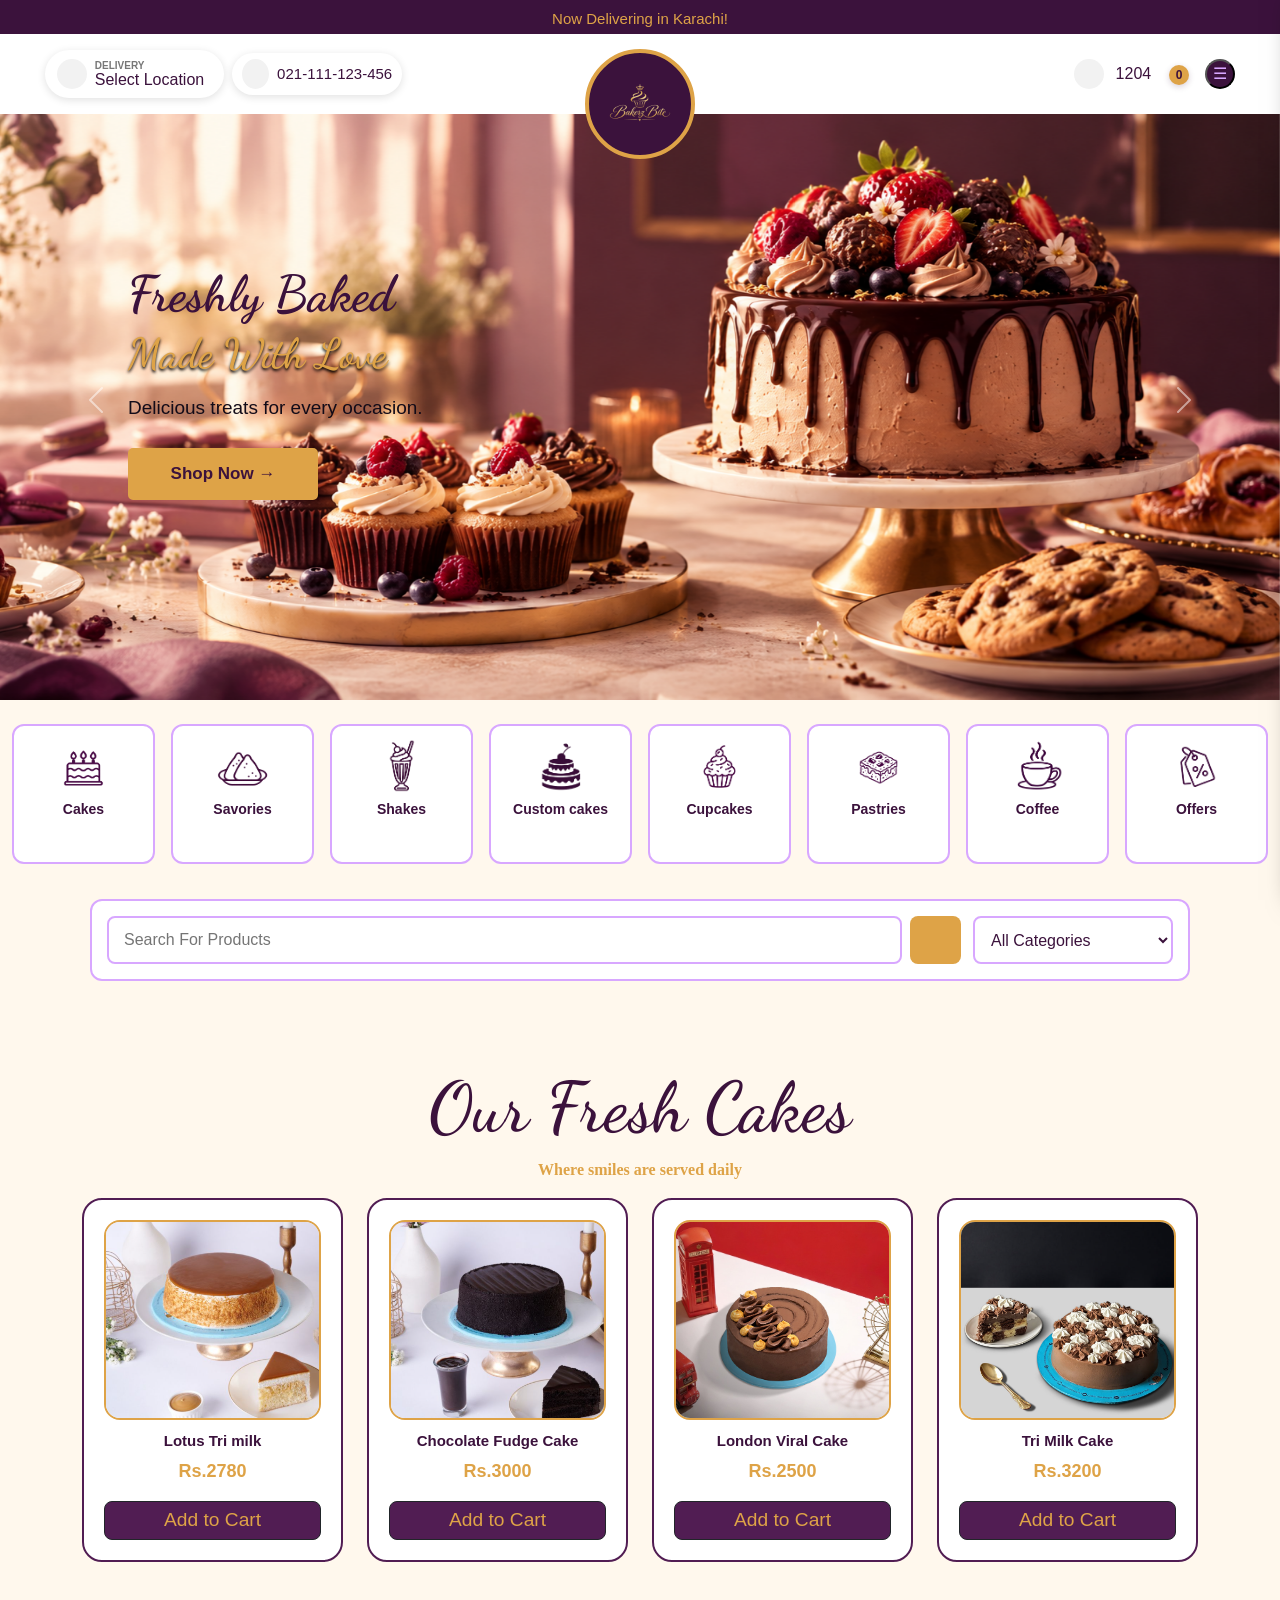
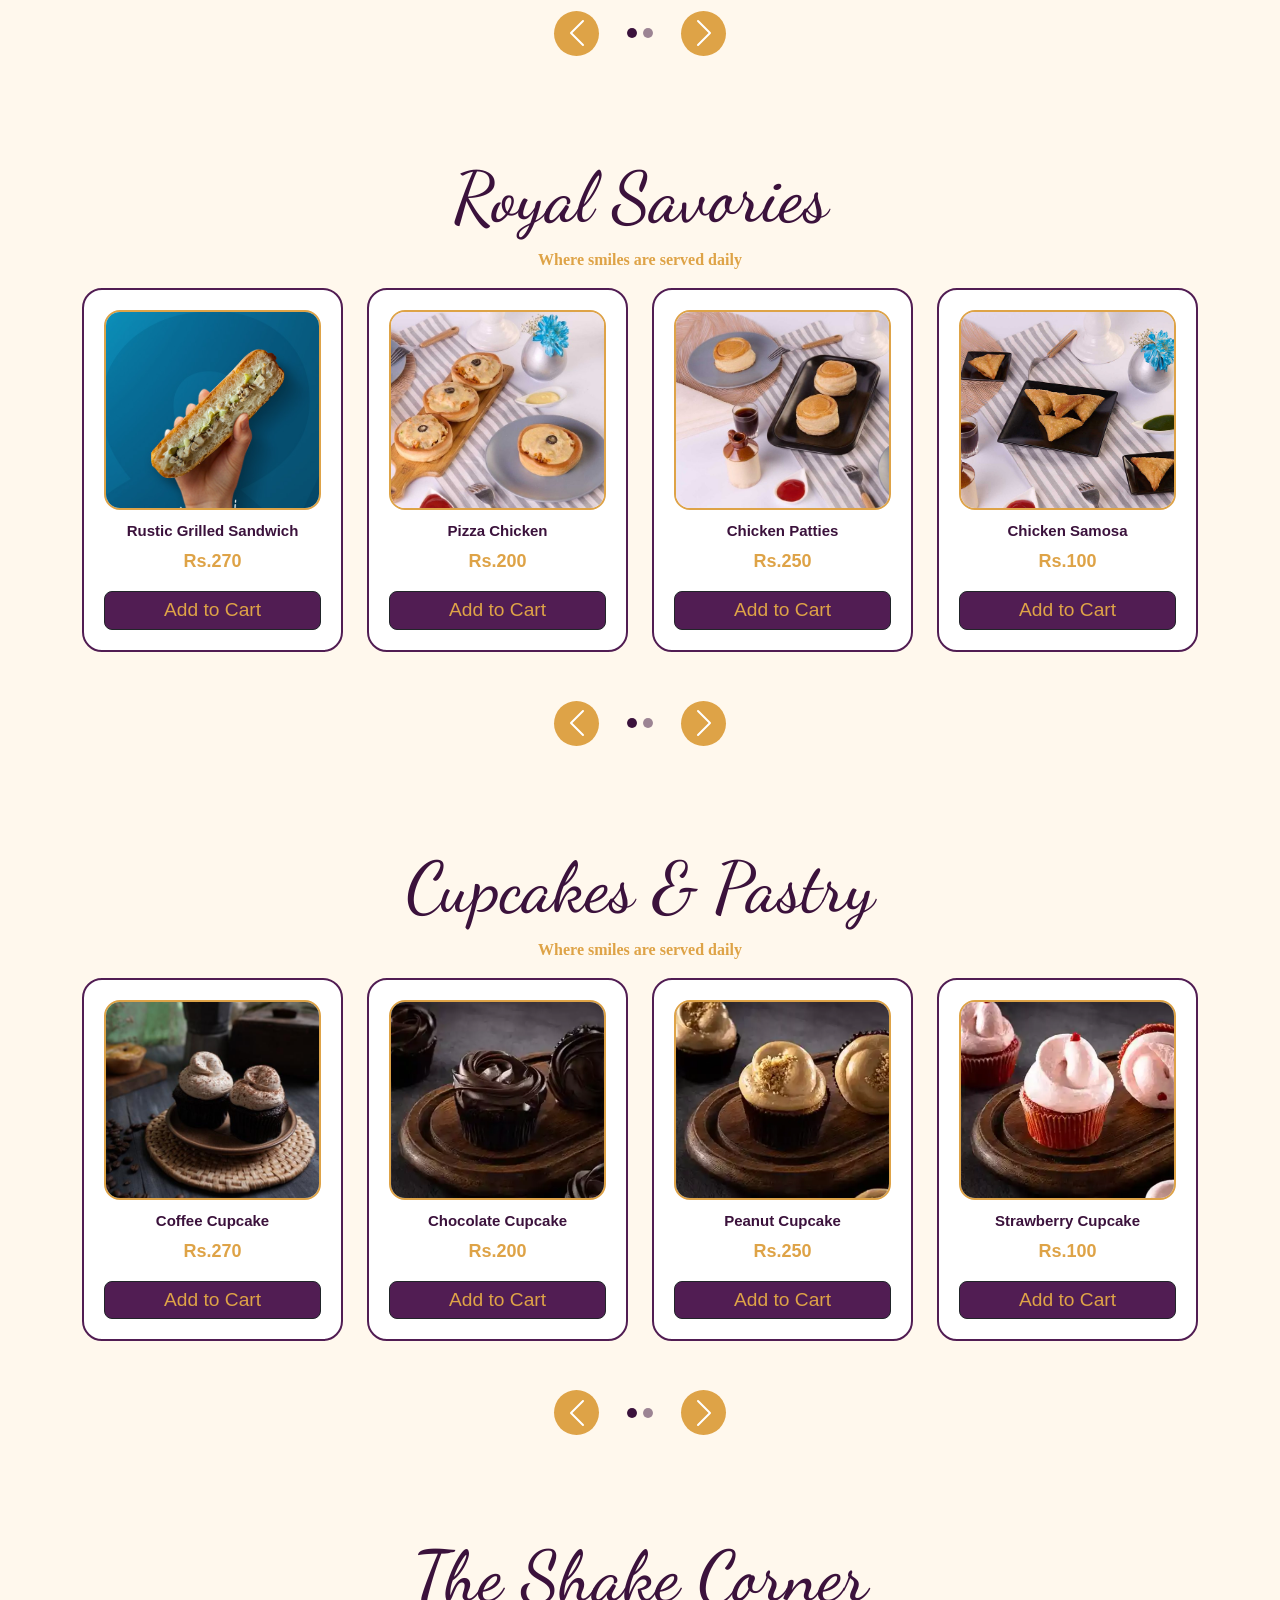
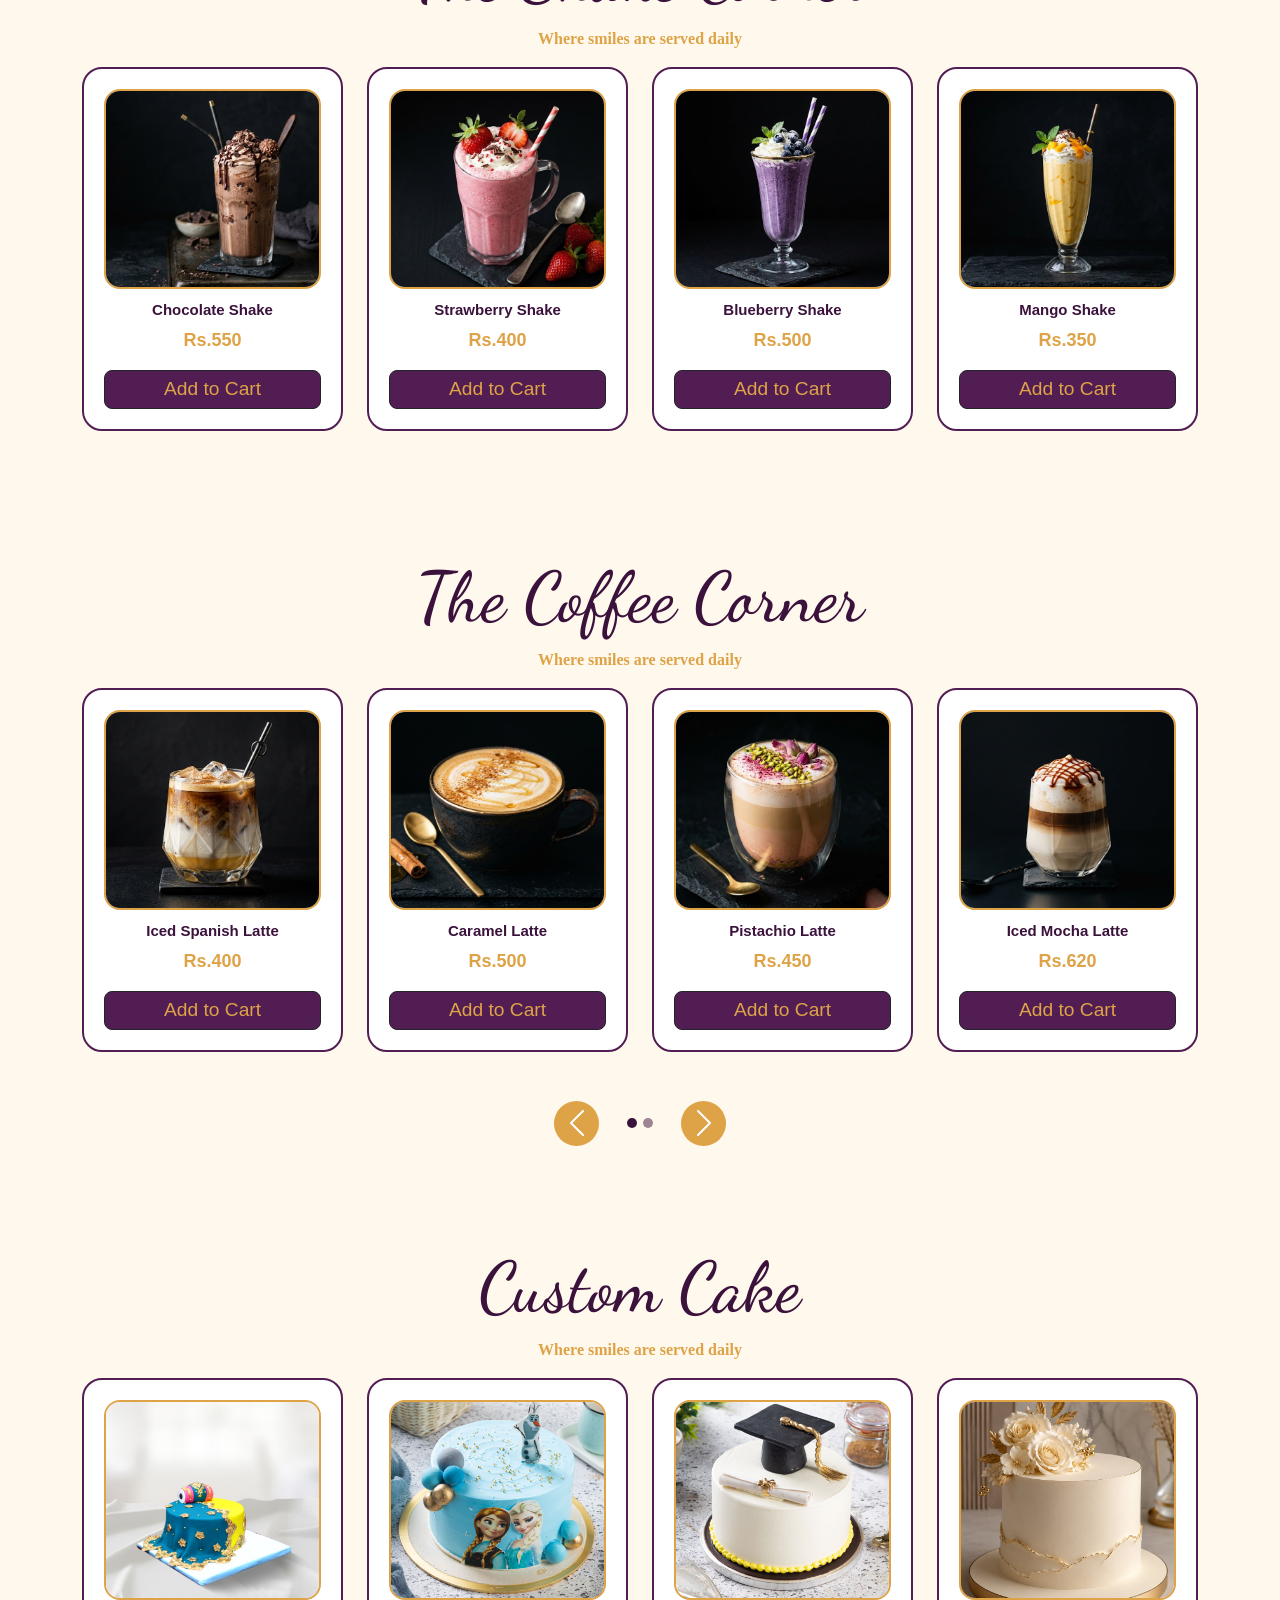
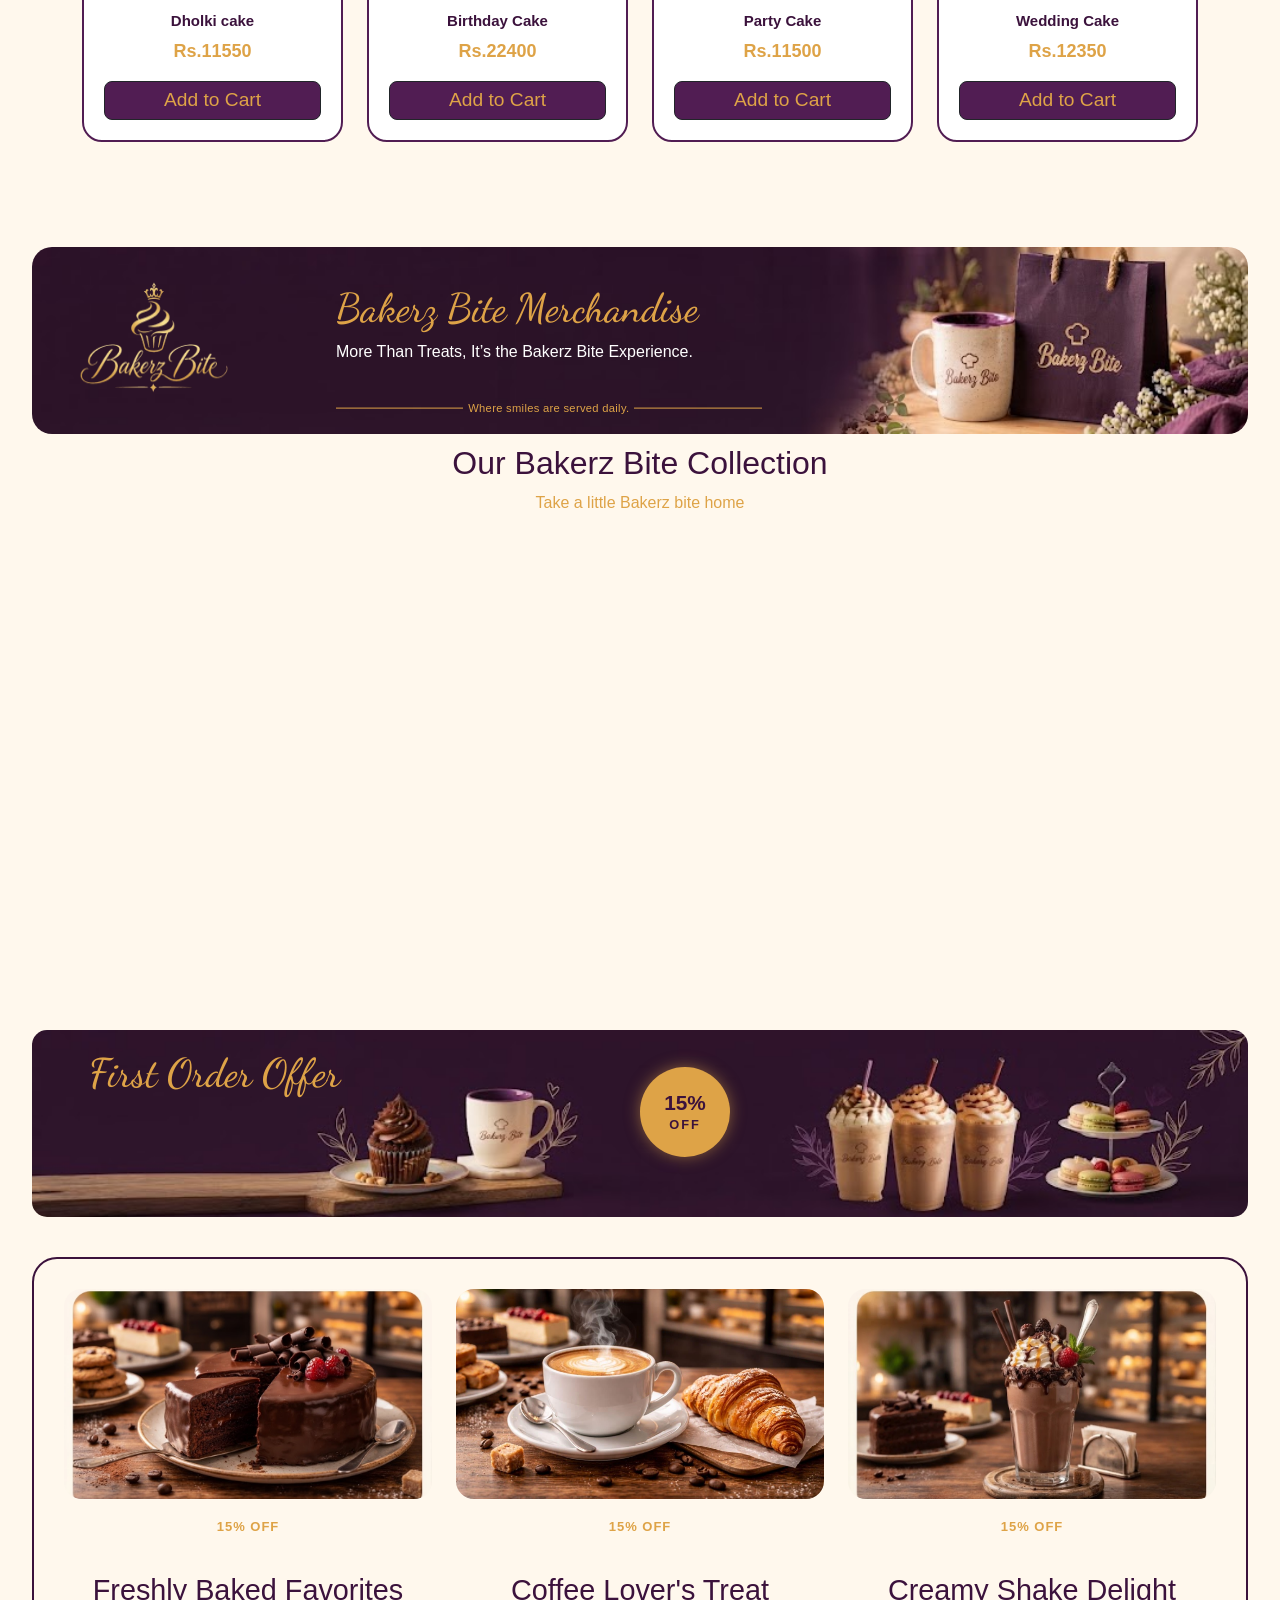
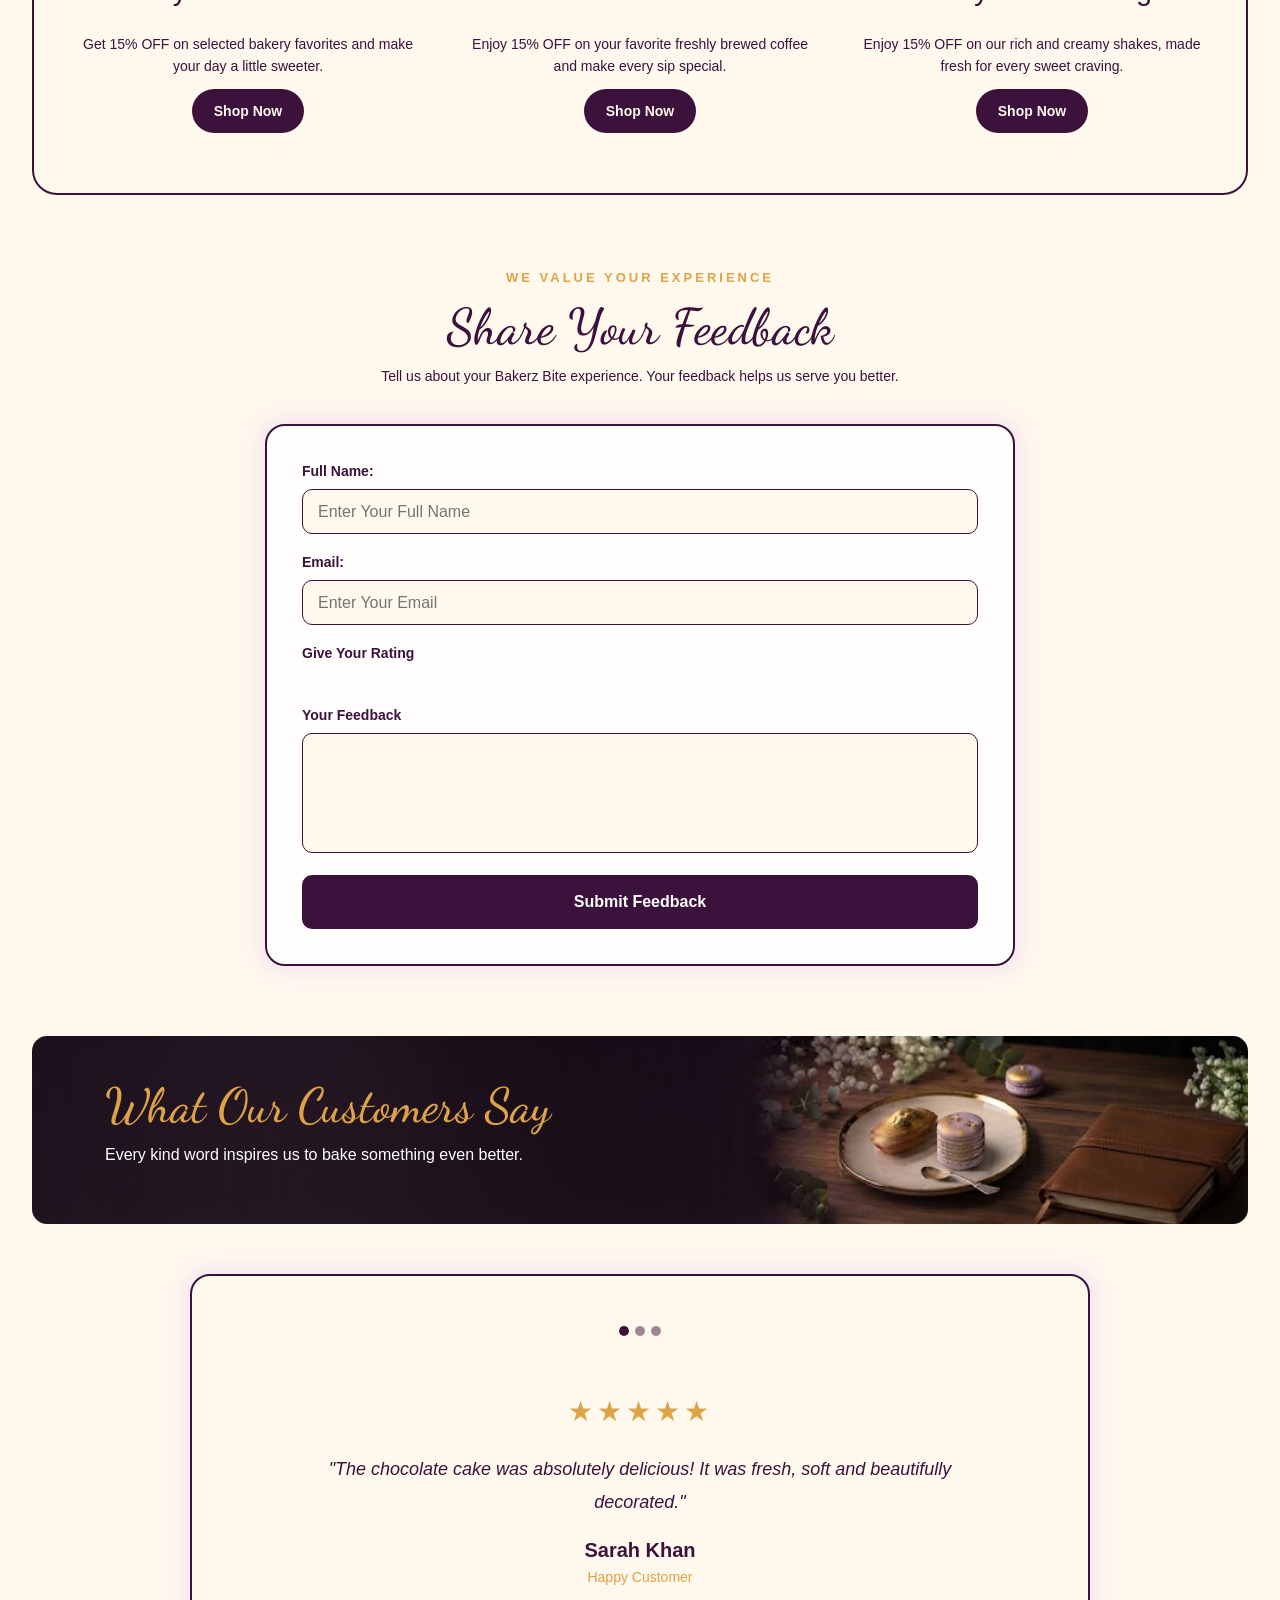
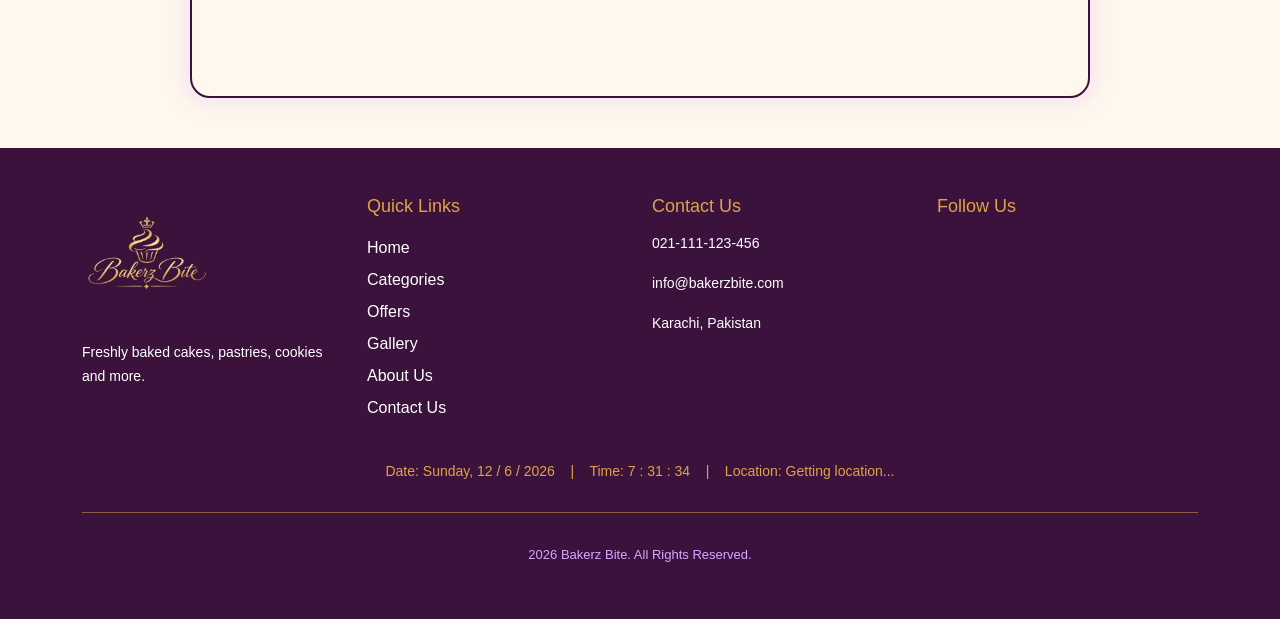
==== commit 949694f6: "Update index.html" ====
--- a/index.html
+++ b/index.html
@@ -8,7 +8,7 @@
 
 
   <!-- Favicon -->
-  <link rel="shortcut icon" href="Material/logo with bg.png" type="image/x-icon">
+  <link rel="shortcut icon" href="MATERIAL/logo with bg.png" type="image/x-icon">
 
   <!-- Bs Cdn Css V 5.3 -->
   <link href="https://cdn.jsdelivr.net/npm/bootstrap@5.3.8/dist/css/bootstrap.min.css" rel="stylesheet"
@@ -93,7 +93,7 @@
 
             <!-- Logo -->
             <div class="popup-logo-box">
-              <img src="Material/logo.png" alt="Bakerz Bite">
+              <img src="MATERIAL/logo.png" alt="Bakerz Bite">
             </div>
 
 
@@ -160,7 +160,7 @@
       </div>
 
       <!-- Logo -->
-      <a href="" class="navlogo"><img src="Material/Logo.png" alt="Bakerz Bite"></a>
+      <a href="" class="navlogo"><img src="MATERIAL/Logo.png" alt="Bakerz Bite"></a>
       <!-- Visitor Counter -->
       <div class="nav-right">
         <div class="visitor "> <i class="fa-regular fa-user vc"></i><span id="counter">1204</span> </div>
@@ -205,7 +205,7 @@
           <!-- Slide 1 -->
           <div class="carousel-item active">
 
-            <img src="material/hero.png" class="d-block w-100" alt="Freshly baked cake">
+            <img src="MATERIAL/hero.png" class="d-block w-100" alt="Freshly baked cake">
 
             <div class="carousel-caption hero-text">
 
@@ -229,7 +229,7 @@
           <!-- Slide 2 -->
           <div class="carousel-item">
 
-            <img src="material/hero 2.png" class="d-block w-100" alt="Fresh bakery products">
+            <img src="MATERIAL/hero 2.png" class="d-block w-100" alt="Fresh bakery products">
 
             <div class="carousel-caption hero-text">
 
@@ -253,7 +253,7 @@
           <!-- Slide 3 -->
           <div class="carousel-item">
 
-            <img src="material/hero 3.png" class="d-block w-100" alt="Bakery special">
+            <img src="MATERIAL/hero 3.png" class="d-block w-100" alt="Bakery special">
 
             <div class="carousel-caption hero-text">
 
@@ -277,7 +277,7 @@
           <!-- Slide 4 -->
           <div class="carousel-item">
 
-            <img src="material/hero 4.png" class="d-block w-100" alt="Bakery collection">
+            <img src="MATERIAL/hero 4.png" class="d-block w-100" alt="Bakery collection">
 
             <div class="carousel-caption hero-text">
 
@@ -334,7 +334,7 @@
           <div class="col">
             <div class="category">
               <a href="#cake">
-                <img src="Material/cake icon.png" alt="Cakes">
+                <img src="MATERIAL/cake icon.png" alt="Cakes">
 
                 <p>Cakes</p>
               </a>
@@ -344,7 +344,7 @@
           <div class="col">
             <div class="category">
               <a href="#savory">
-                <img src="Material/savories icon.png" alt="Savories">
+                <img src="MATERIAL/savories icon.png" alt="Savories">
 
                 <p>Savories</p>
               </a>
@@ -354,7 +354,7 @@
           <div class="col">
             <div class="category">
               <a href="#shake">
-                <img src="Material/shake icon (2).png" alt="Shakes">
+                <img src="MATERIAL/shake icon (2).png" alt="Shakes">
 
                 <p>Shakes</p>
               </a>
@@ -364,7 +364,7 @@
           <div class="col">
             <div class="category">
               <a href="#customized">
-                <img src="Material/customize cake icon.png" alt="Custom Cakes">
+                <img src="MATERIAL/customize cake icon.png" alt="Custom Cakes">
 
                 <p>Custom cakes</p>
               </a>
@@ -374,7 +374,7 @@
           <div class="col">
             <div class="category">
               <a href="#brownies">
-                <img src="Material/cupcake icon.png" alt="Cupcakes">
+                <img src="MATERIAL/cupcake icon.png" alt="Cupcakes">
 
                 <p>Cupcakes</p>
               </a>
@@ -384,7 +384,7 @@
           <div class="col">
             <div class="category">
               <a href="#brownies">
-                <img src="Material/brownie icon.png" alt="Pastries">
+                <img src="MATERIAL/brownie icon.png" alt="Pastries">
 
                 <p>Pastries</p>
               </a>
@@ -394,7 +394,7 @@
           <div class="col">
             <div class="category">
               <a href="#coffee">
-                <img src="Material/coffee icon.png" alt="Coffee">
+                <img src="MATERIAL/coffee icon.png" alt="Coffee">
 
                 <p>Coffee</p>
               </a>
@@ -404,7 +404,7 @@
           <div class="col">
             <div class="category">
               <a href="#offers">
-                <img src="Material/offer icon.png" alt="offers">
+                <img src="MATERIAL/offer icon.png" alt="offers">
 
                 <p>Offers</p>
               </a>
@@ -3776,7 +3776,7 @@
     <img src="MATERIAL/merchandise heroimage.jfif" alt="Bakerz Bite Merchandise">
 
     <div class="merch-logo">
-      <div class="logo-merch"><img src="material/Logo (1).png" alt=""></div>
+      <div class="logo-merch"><img src="MATERIAL/Logo (1).png" alt=""></div>
     </div>
 
     <div class="merch-text">
@@ -4601,7 +4601,7 @@
 
         <!-- Bakerz Bite -->
         <div class="col-md-3 footer-brand">
-          <div class="footer-logo"> <img src="Material/Logo.png" alt=""></div>
+          <div class="footer-logo"> <img src="MATERIAL/Logo.png" alt=""></div>
           <p>Freshly baked cakes, pastries, cookies and more.</p>
         </div>
 
@@ -4727,4 +4727,4 @@
 
 </body>
 
-</html>+</html>
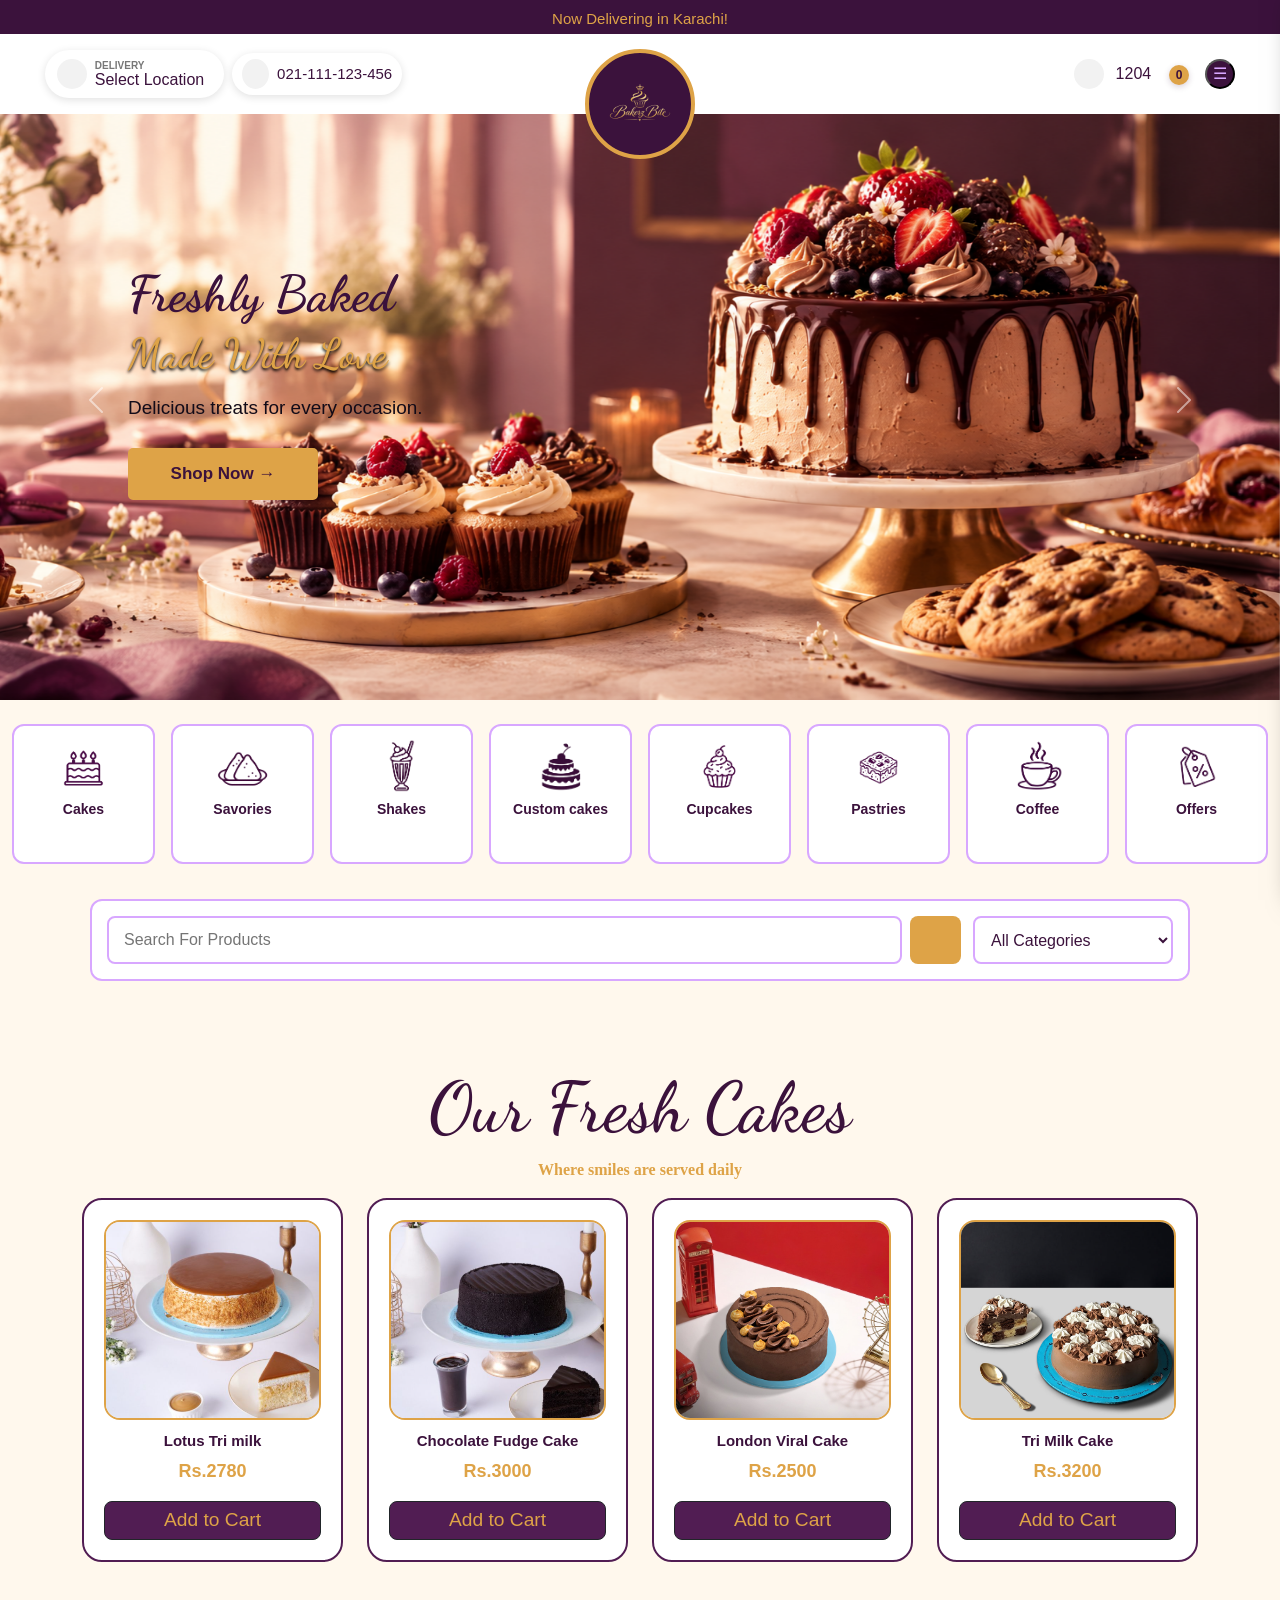
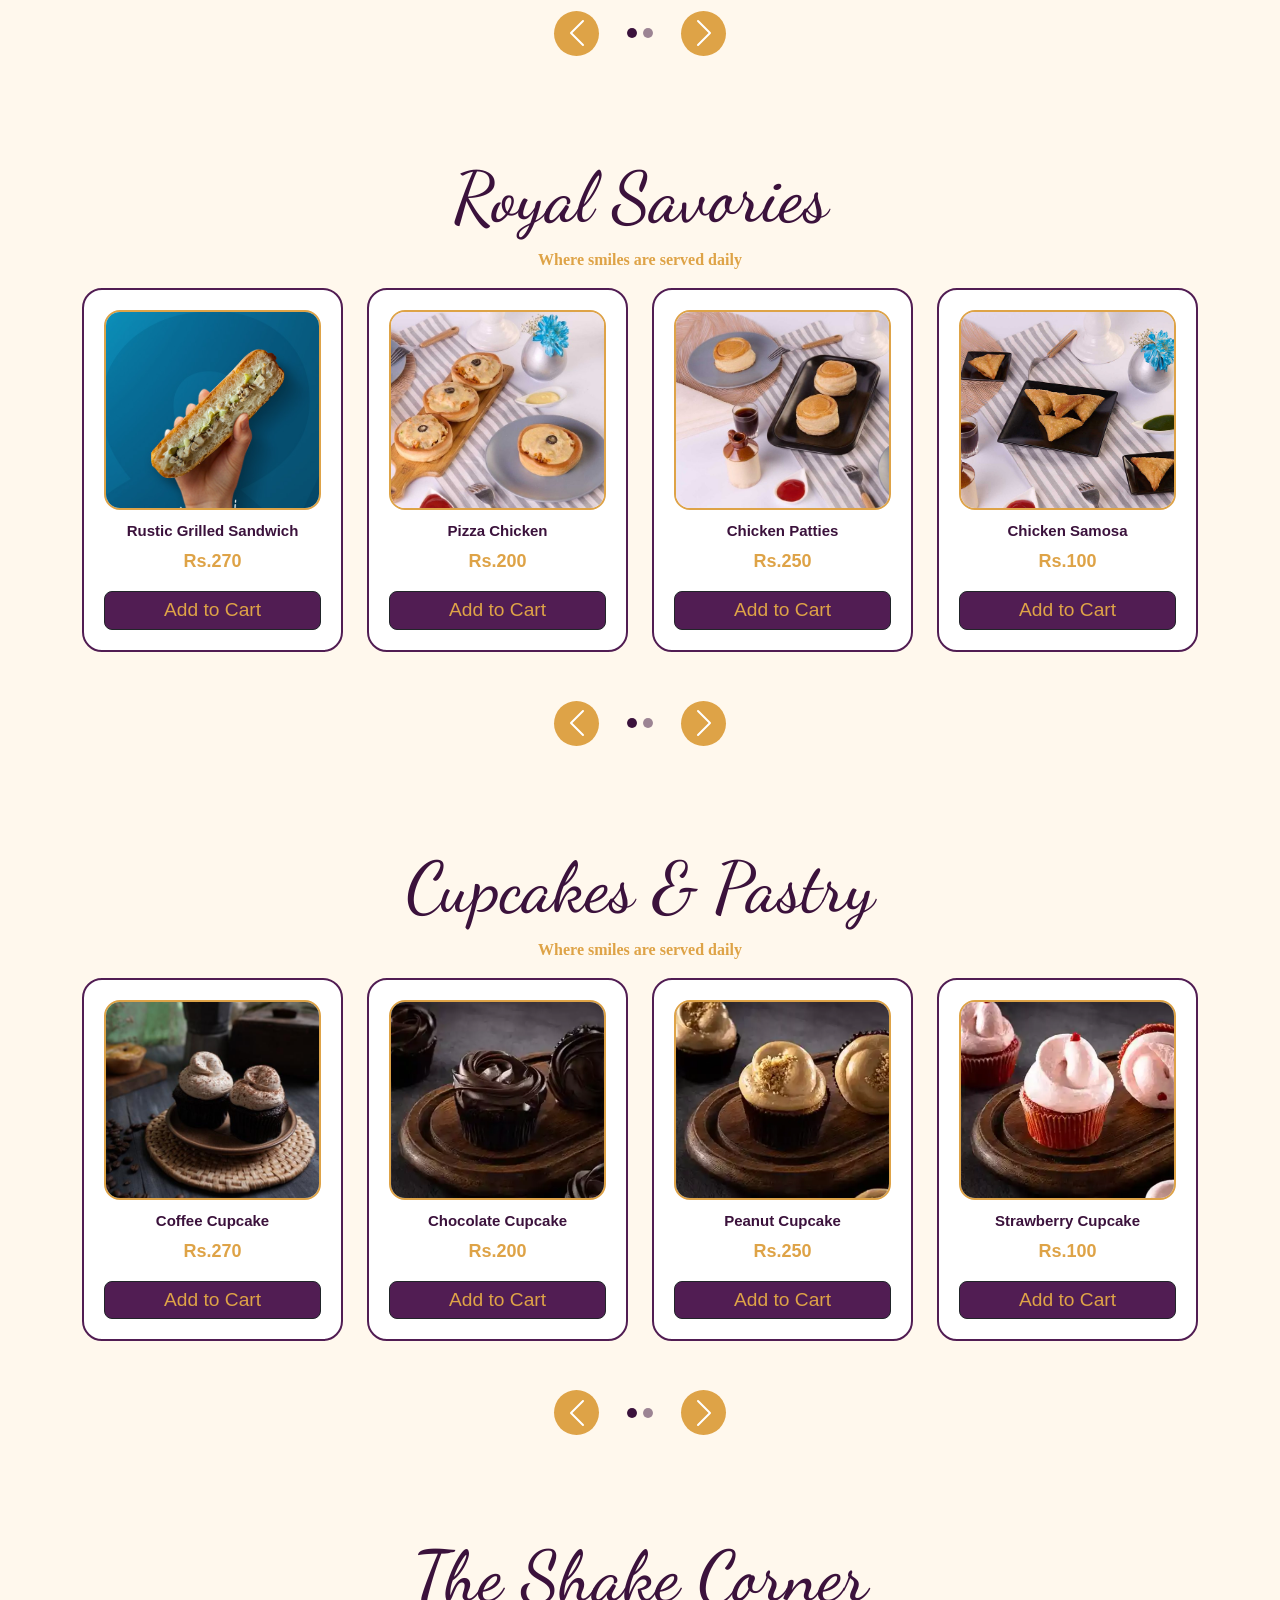
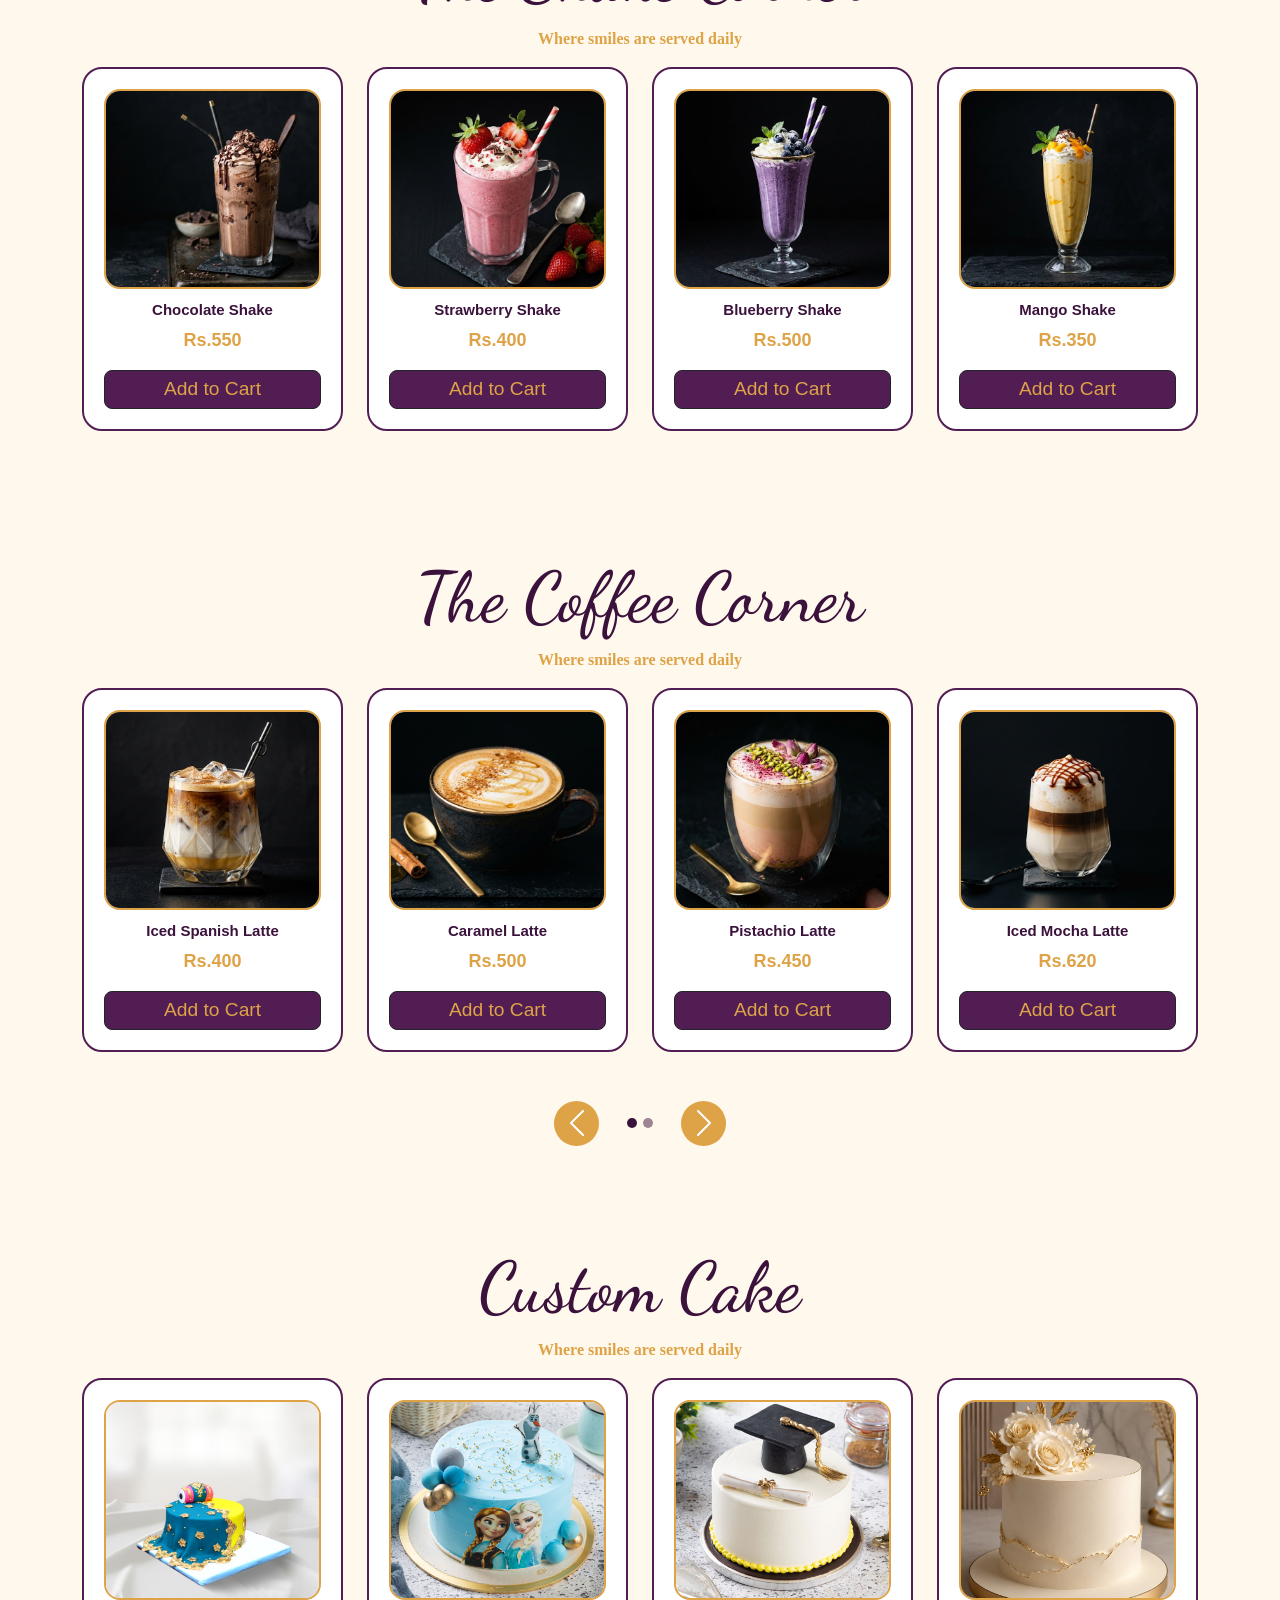
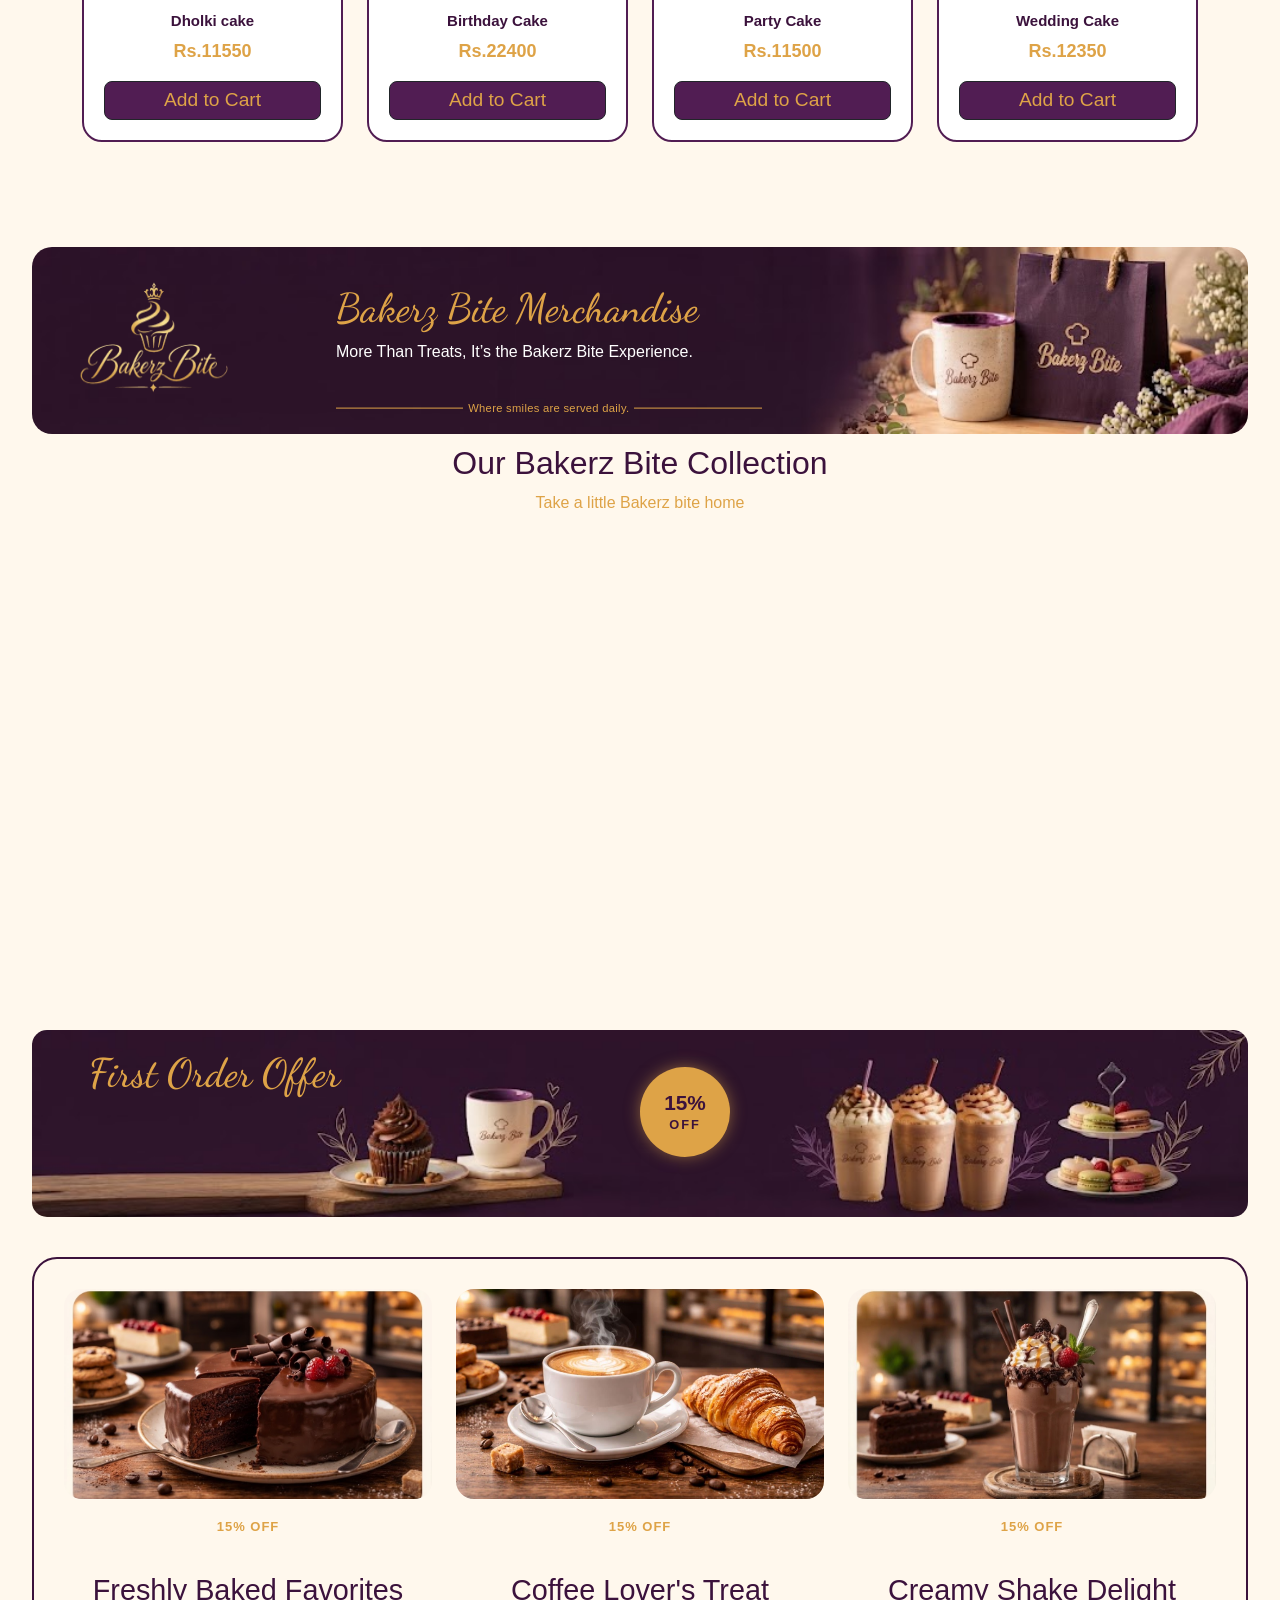
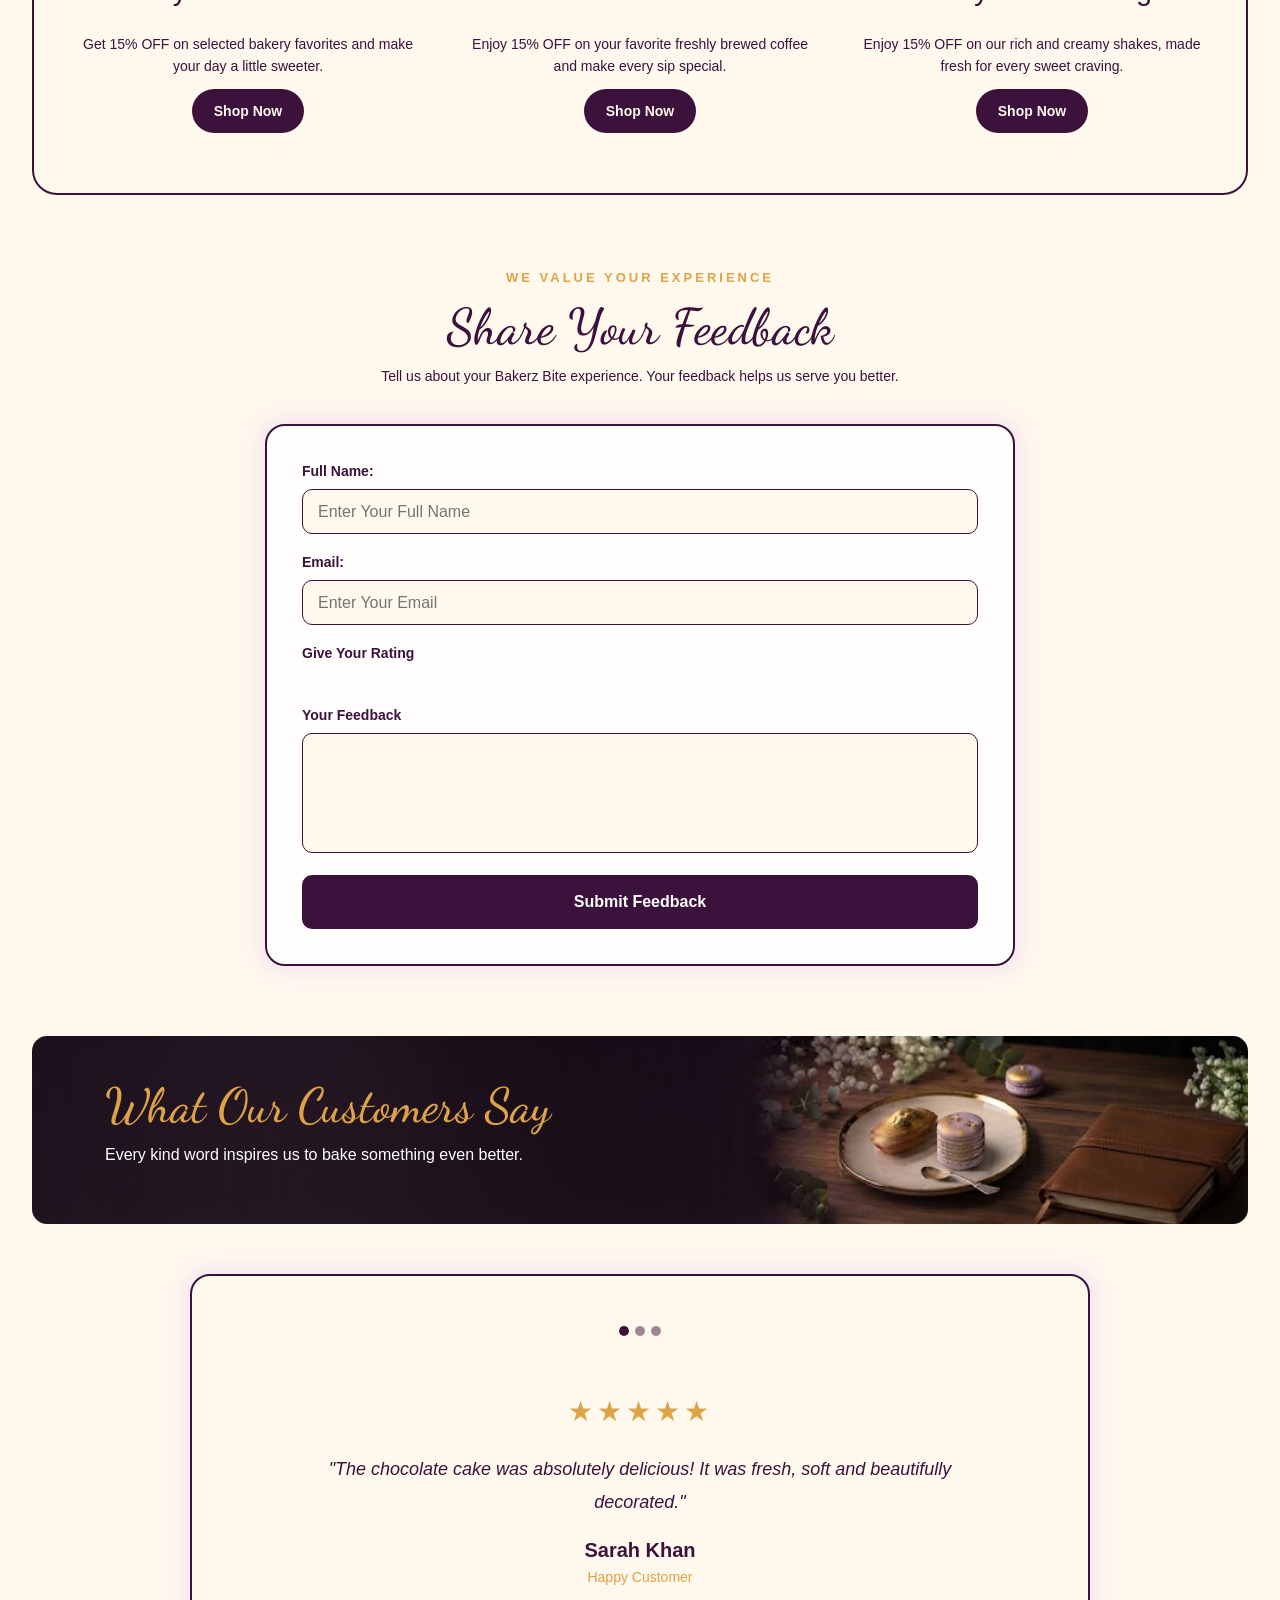
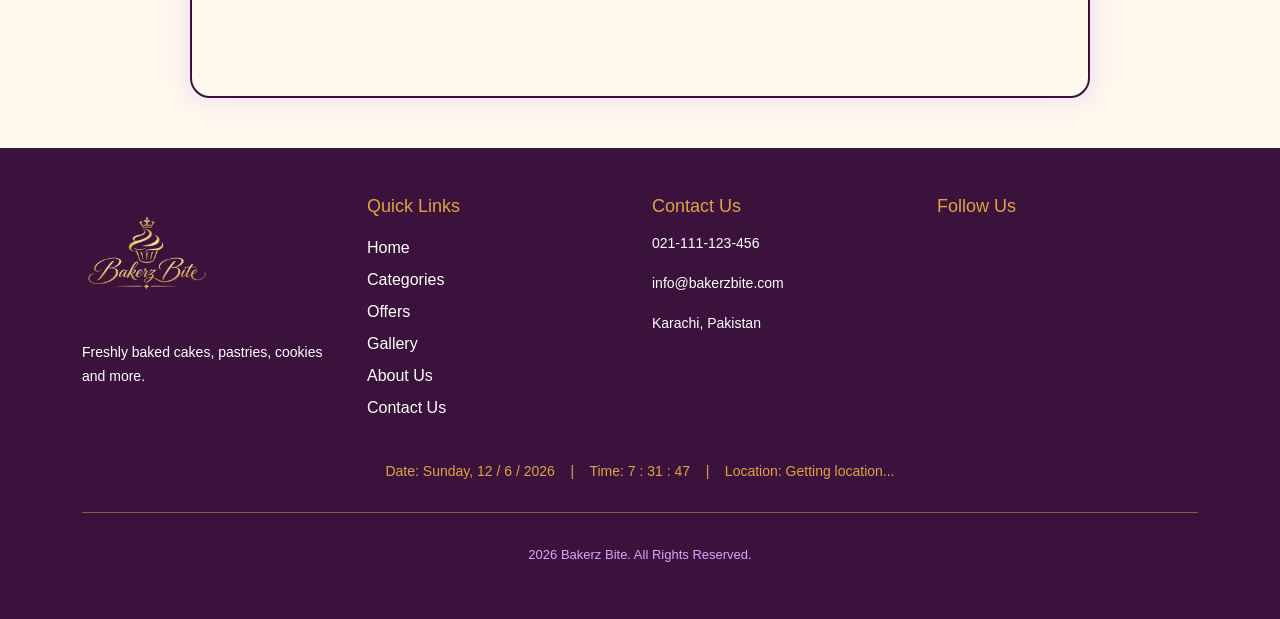
==== commit b7639d26: "Update index.html" ====
--- a/index.html
+++ b/index.html
@@ -93,7 +93,7 @@
 
             <!-- Logo -->
             <div class="popup-logo-box">
-              <img src="MATERIAL/logo.png" alt="Bakerz Bite">
+              <img src="MATERIAL/Logo.png" alt="Bakerz Bite">
             </div>
 
 
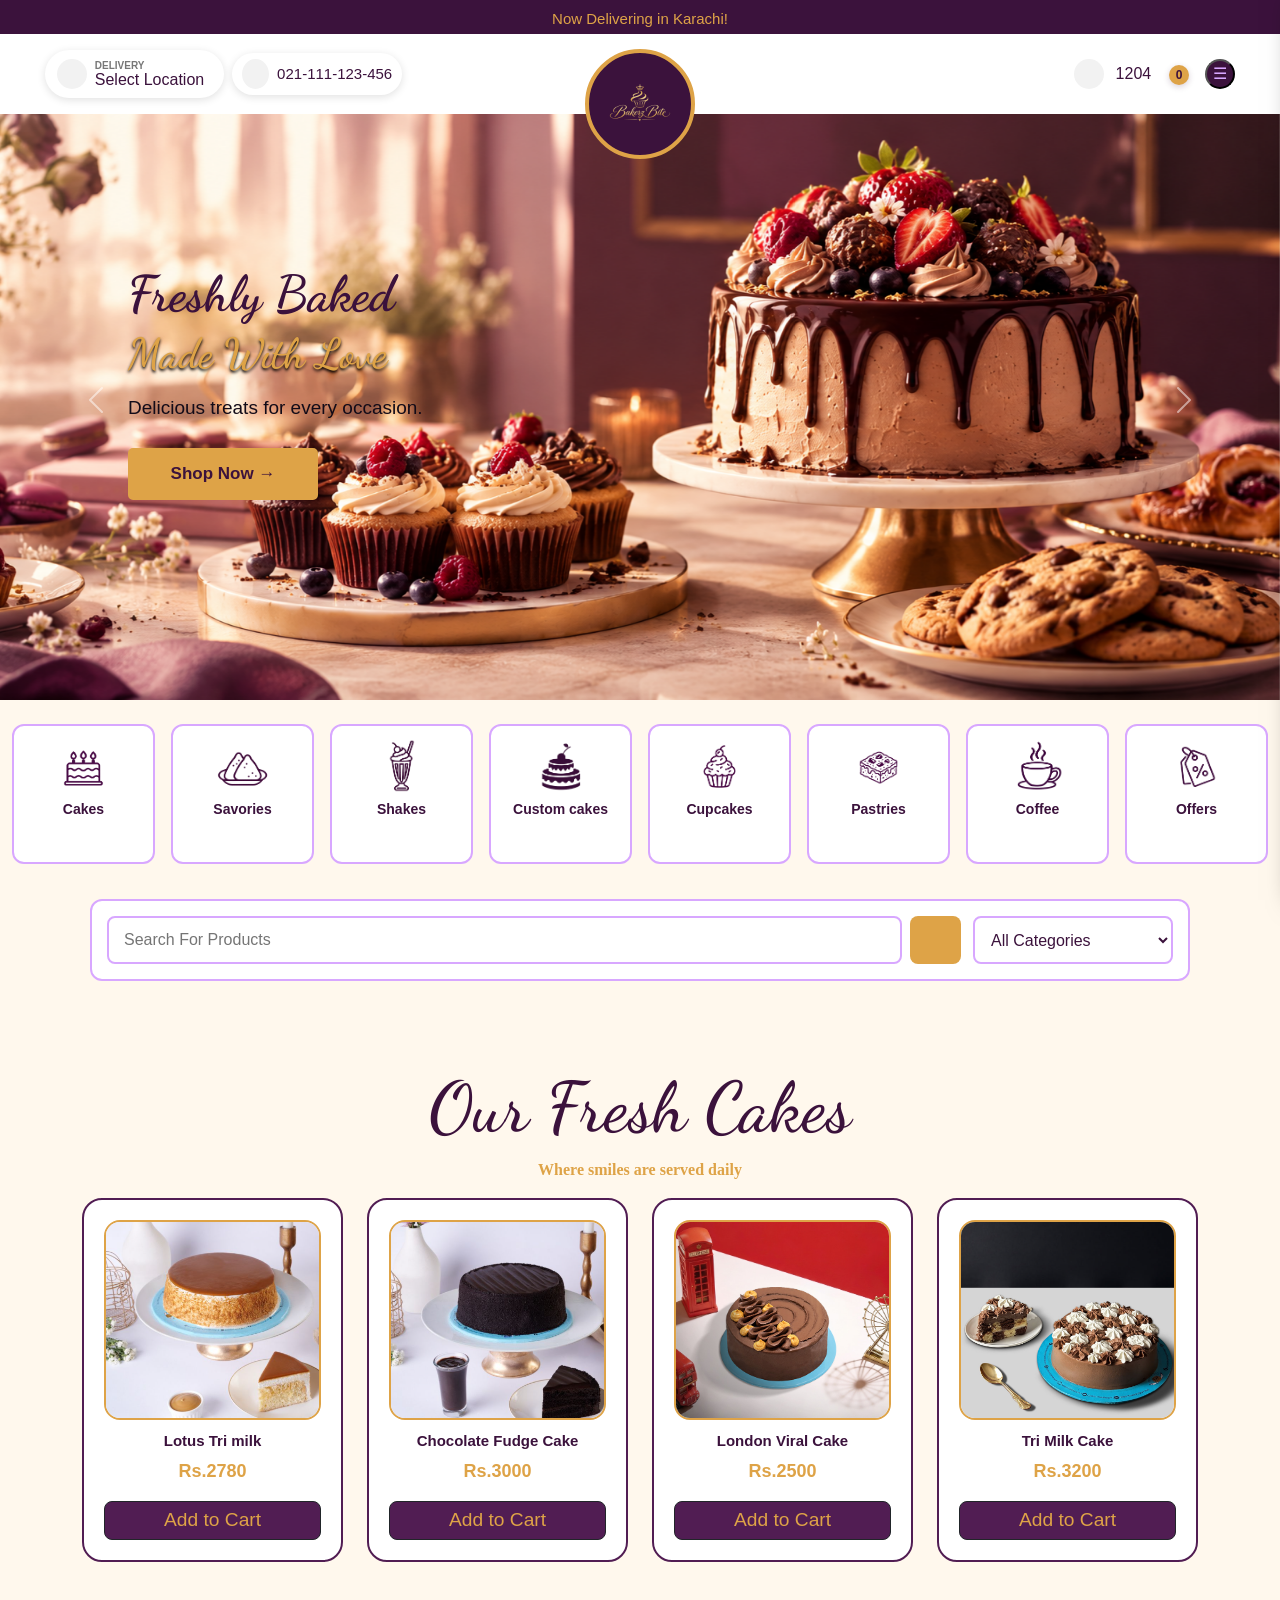
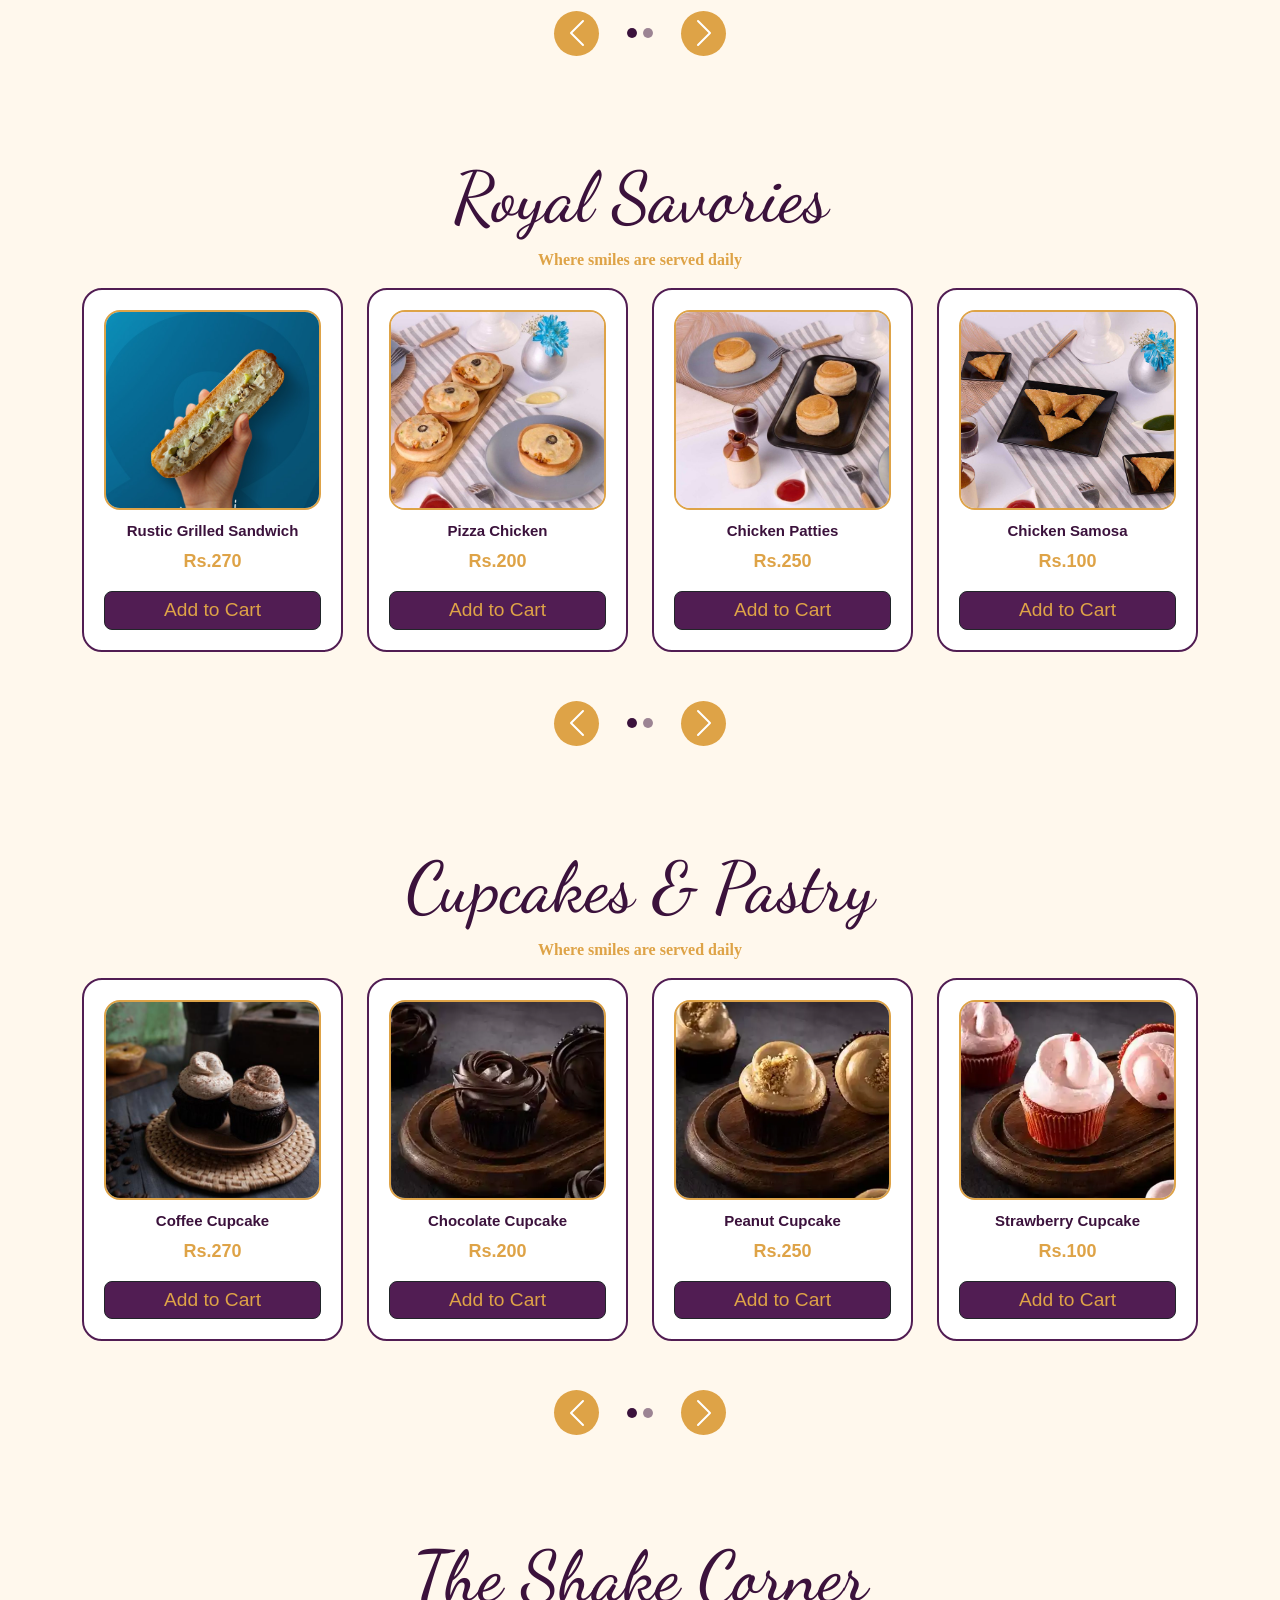
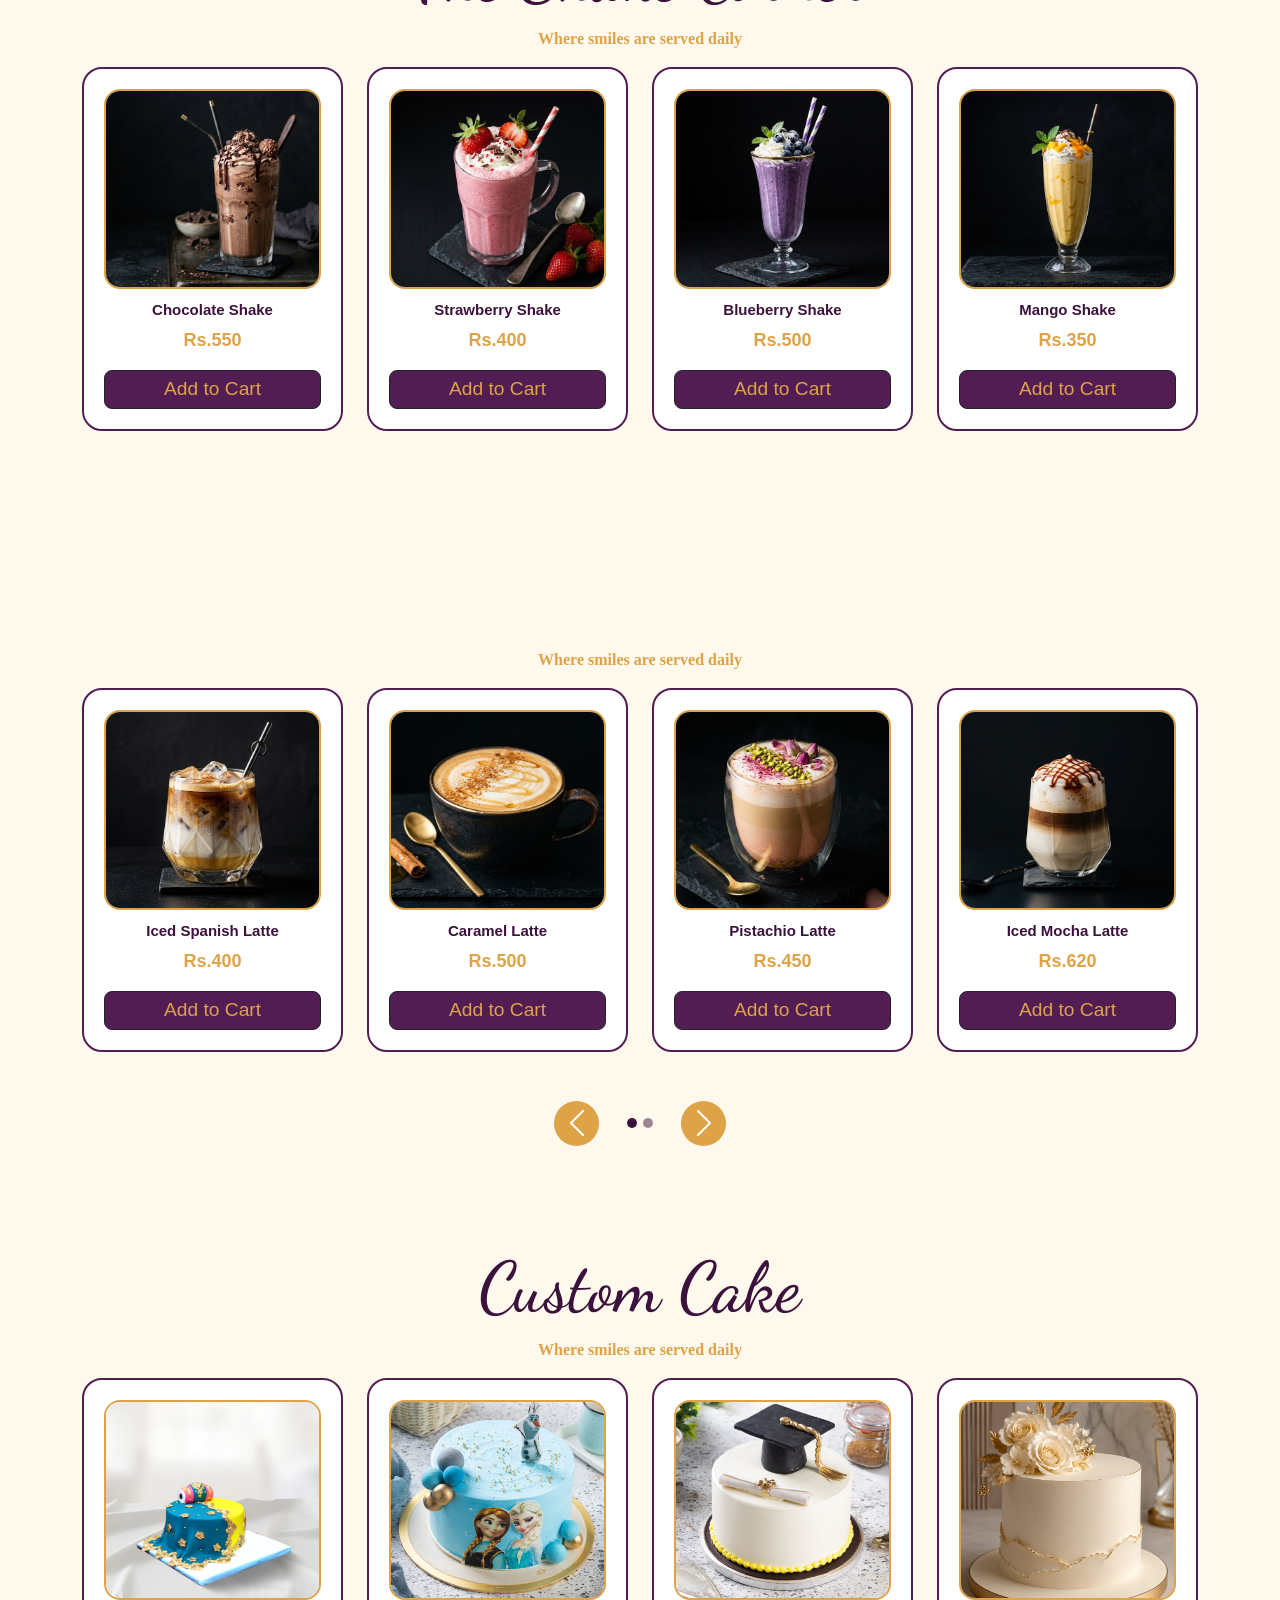
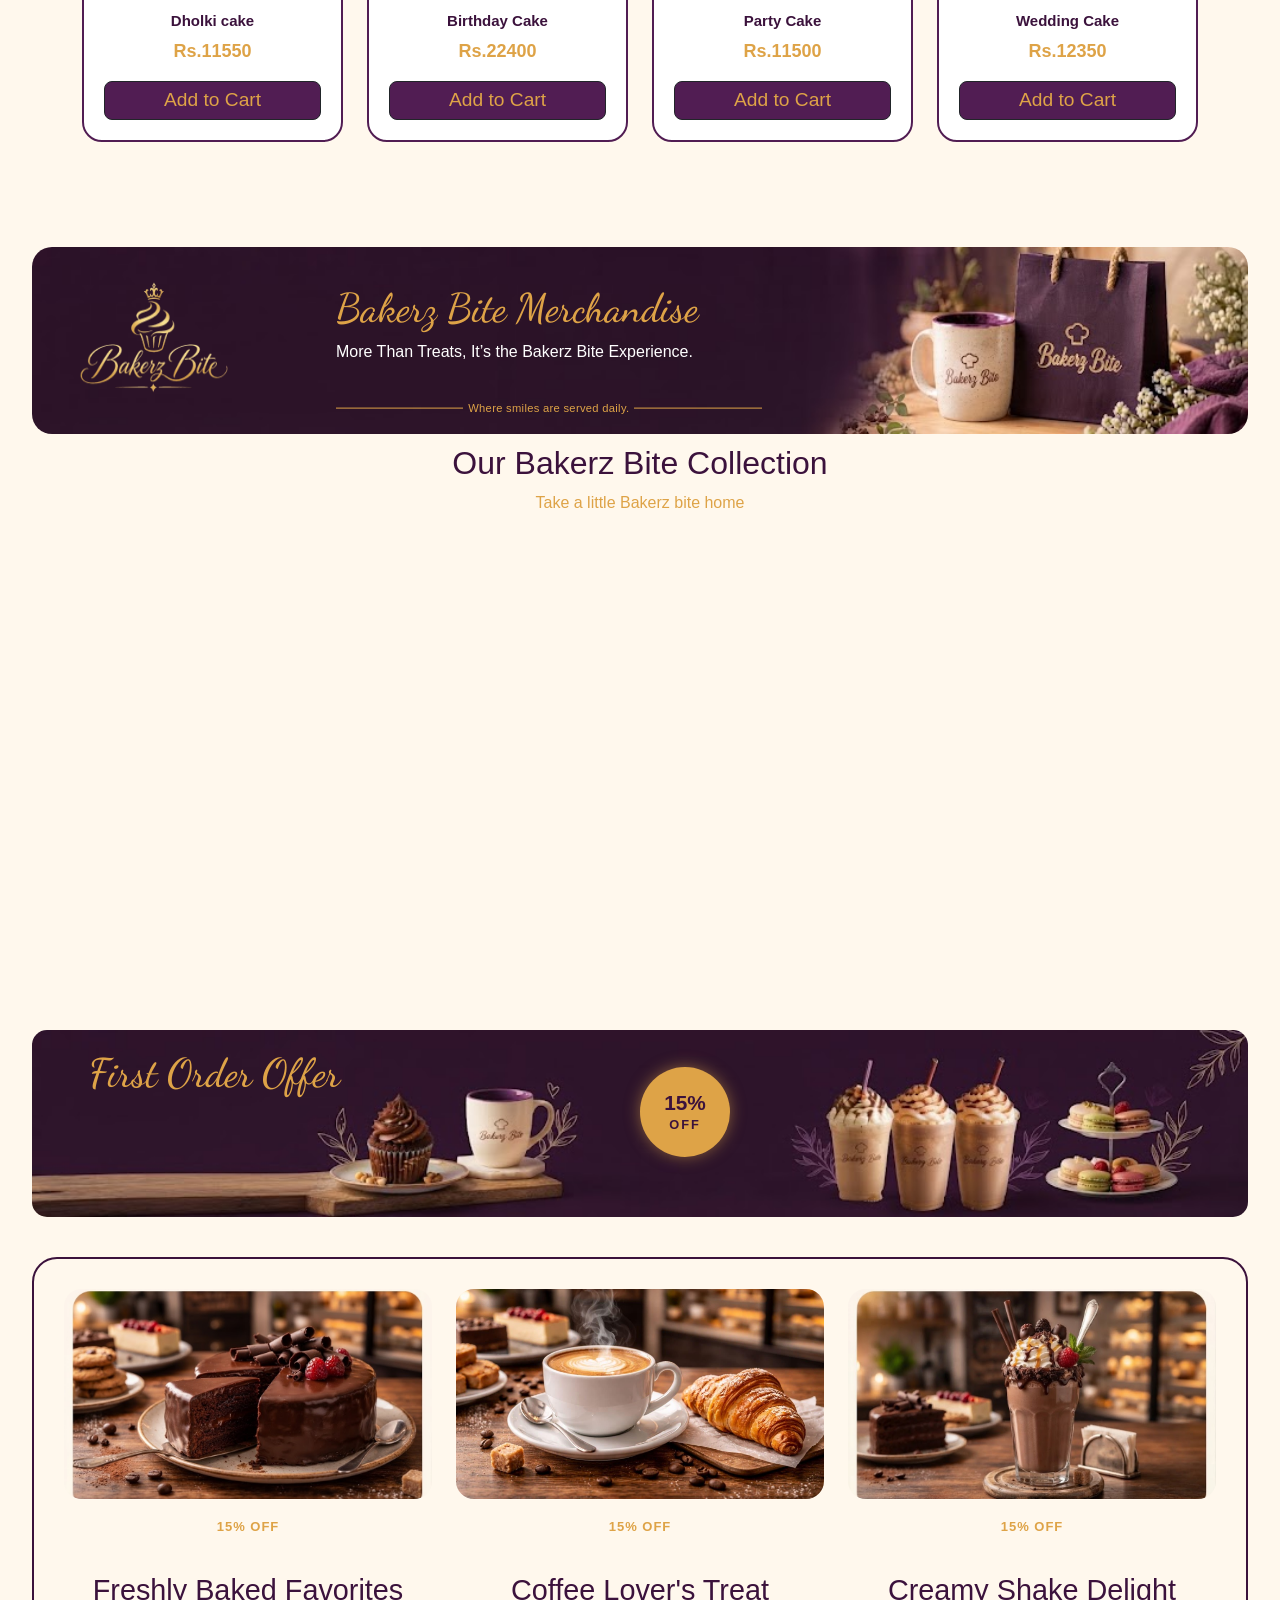
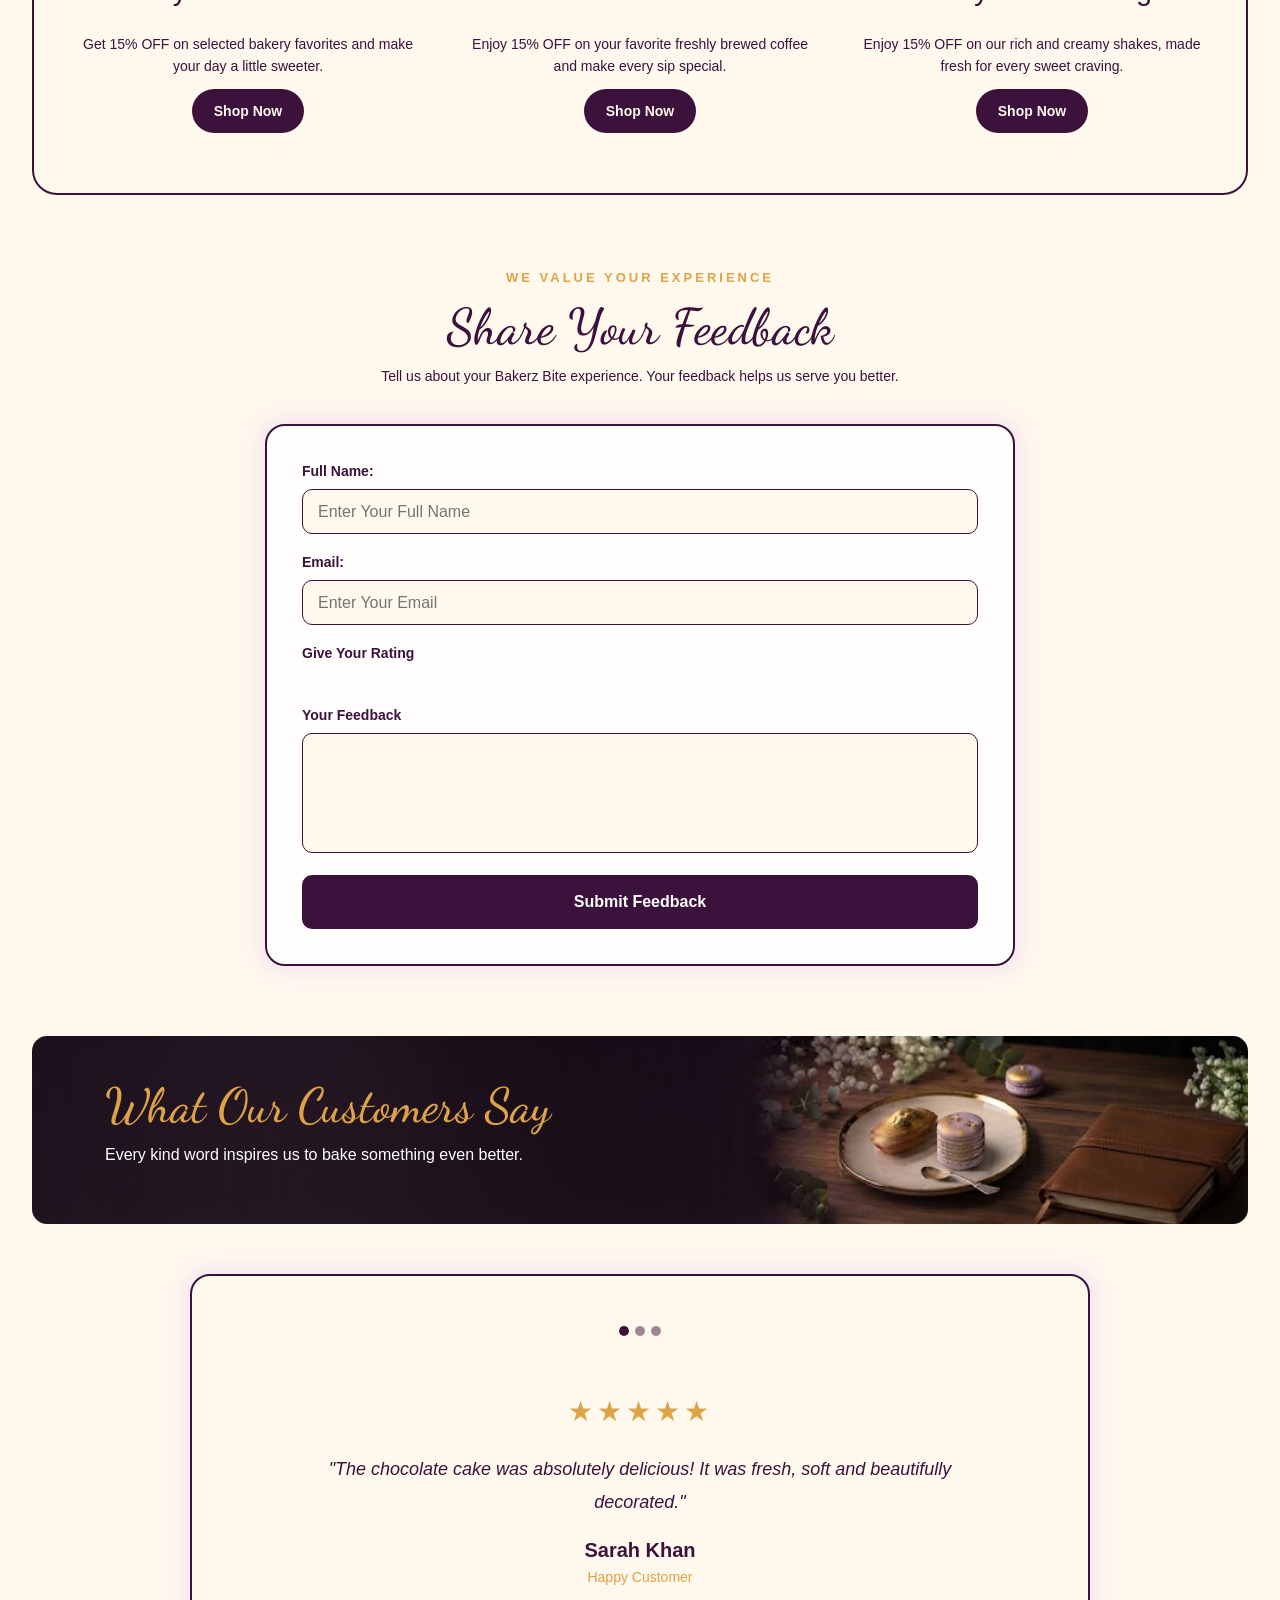
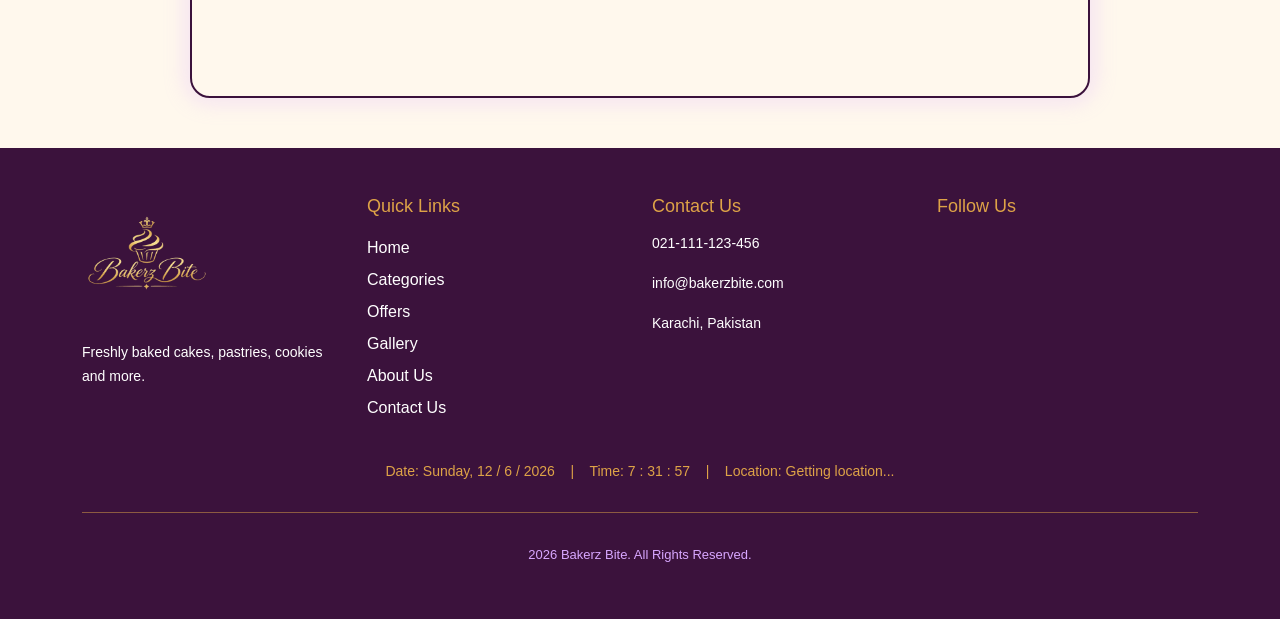
==== commit c0d5b5bc: "Update index.html" ====
--- a/index.html
+++ b/index.html
@@ -93,7 +93,7 @@
 
             <!-- Logo -->
             <div class="popup-logo-box">
-              <img src="MATERIAL/Logo.png" alt="Bakerz Bite">
+              <img src="MATERIAL/logo with bg.png" alt="Bakerz Bite">
             </div>
 
 
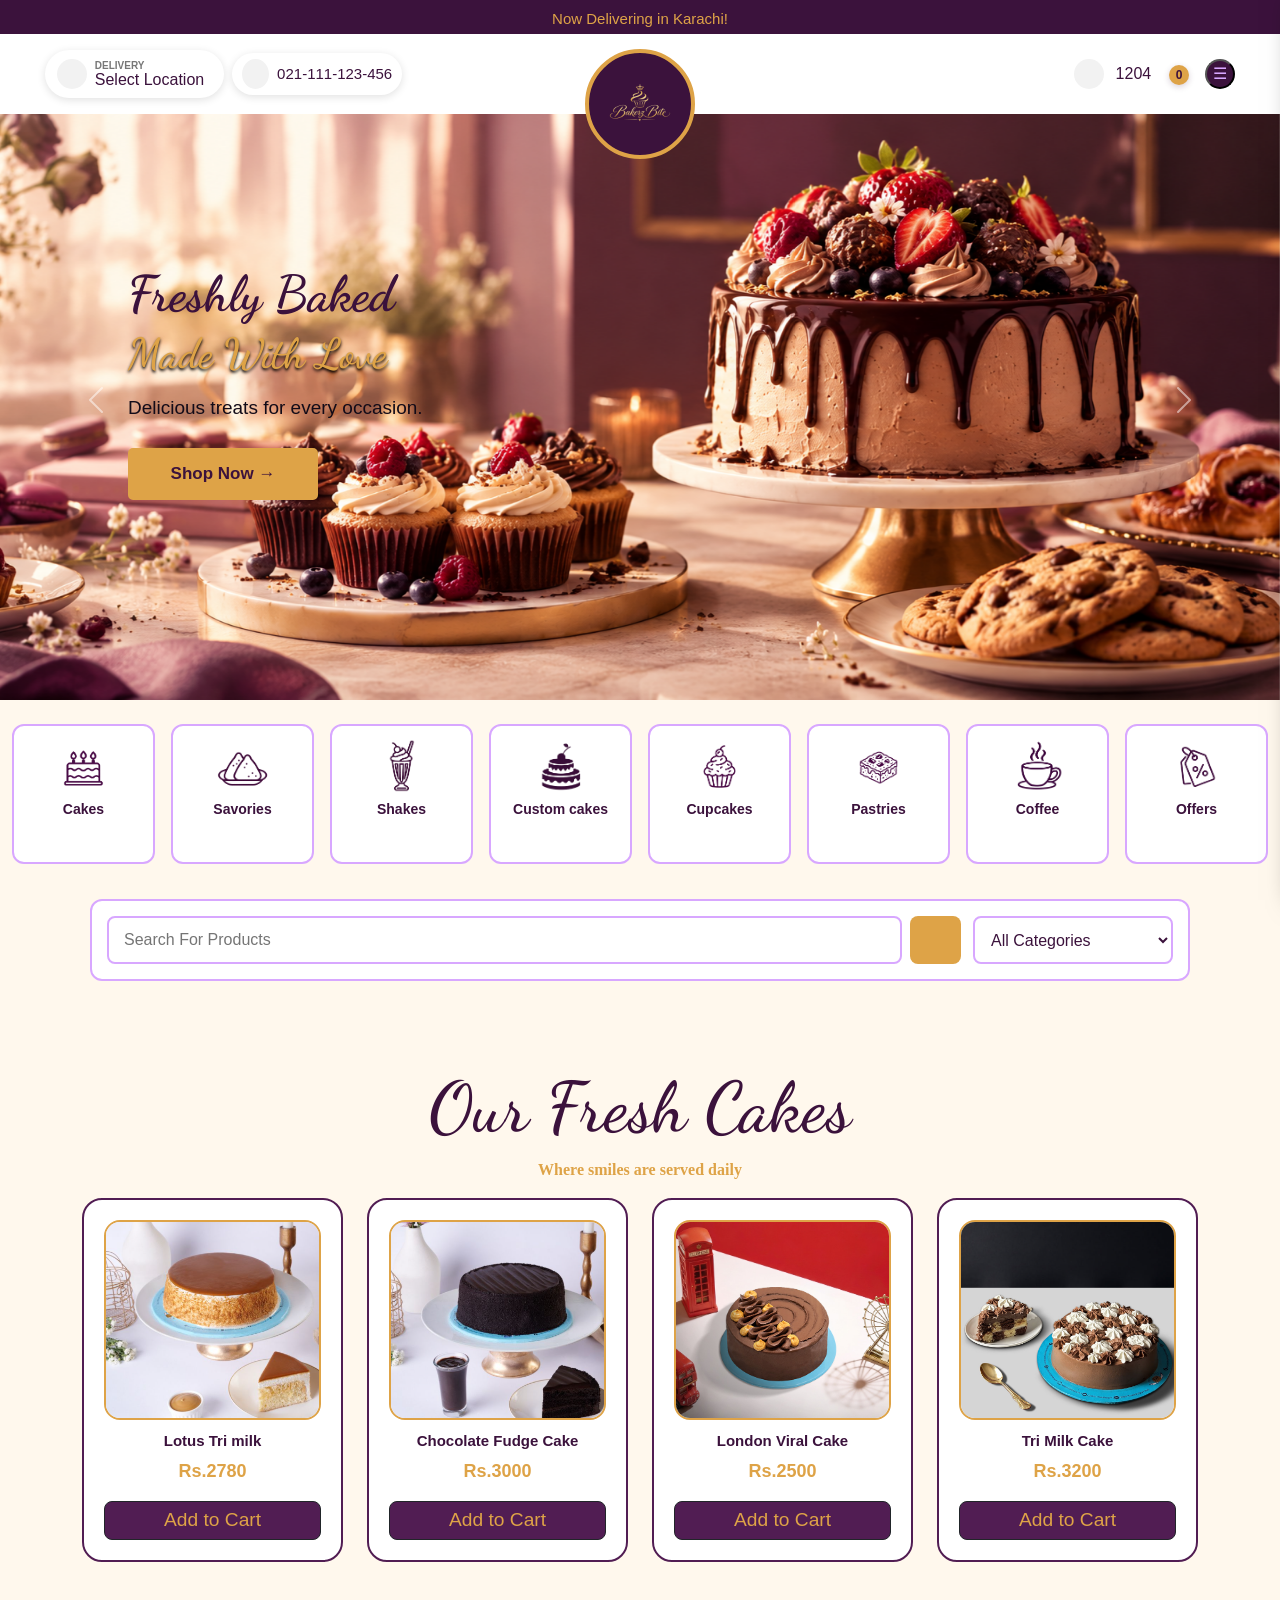
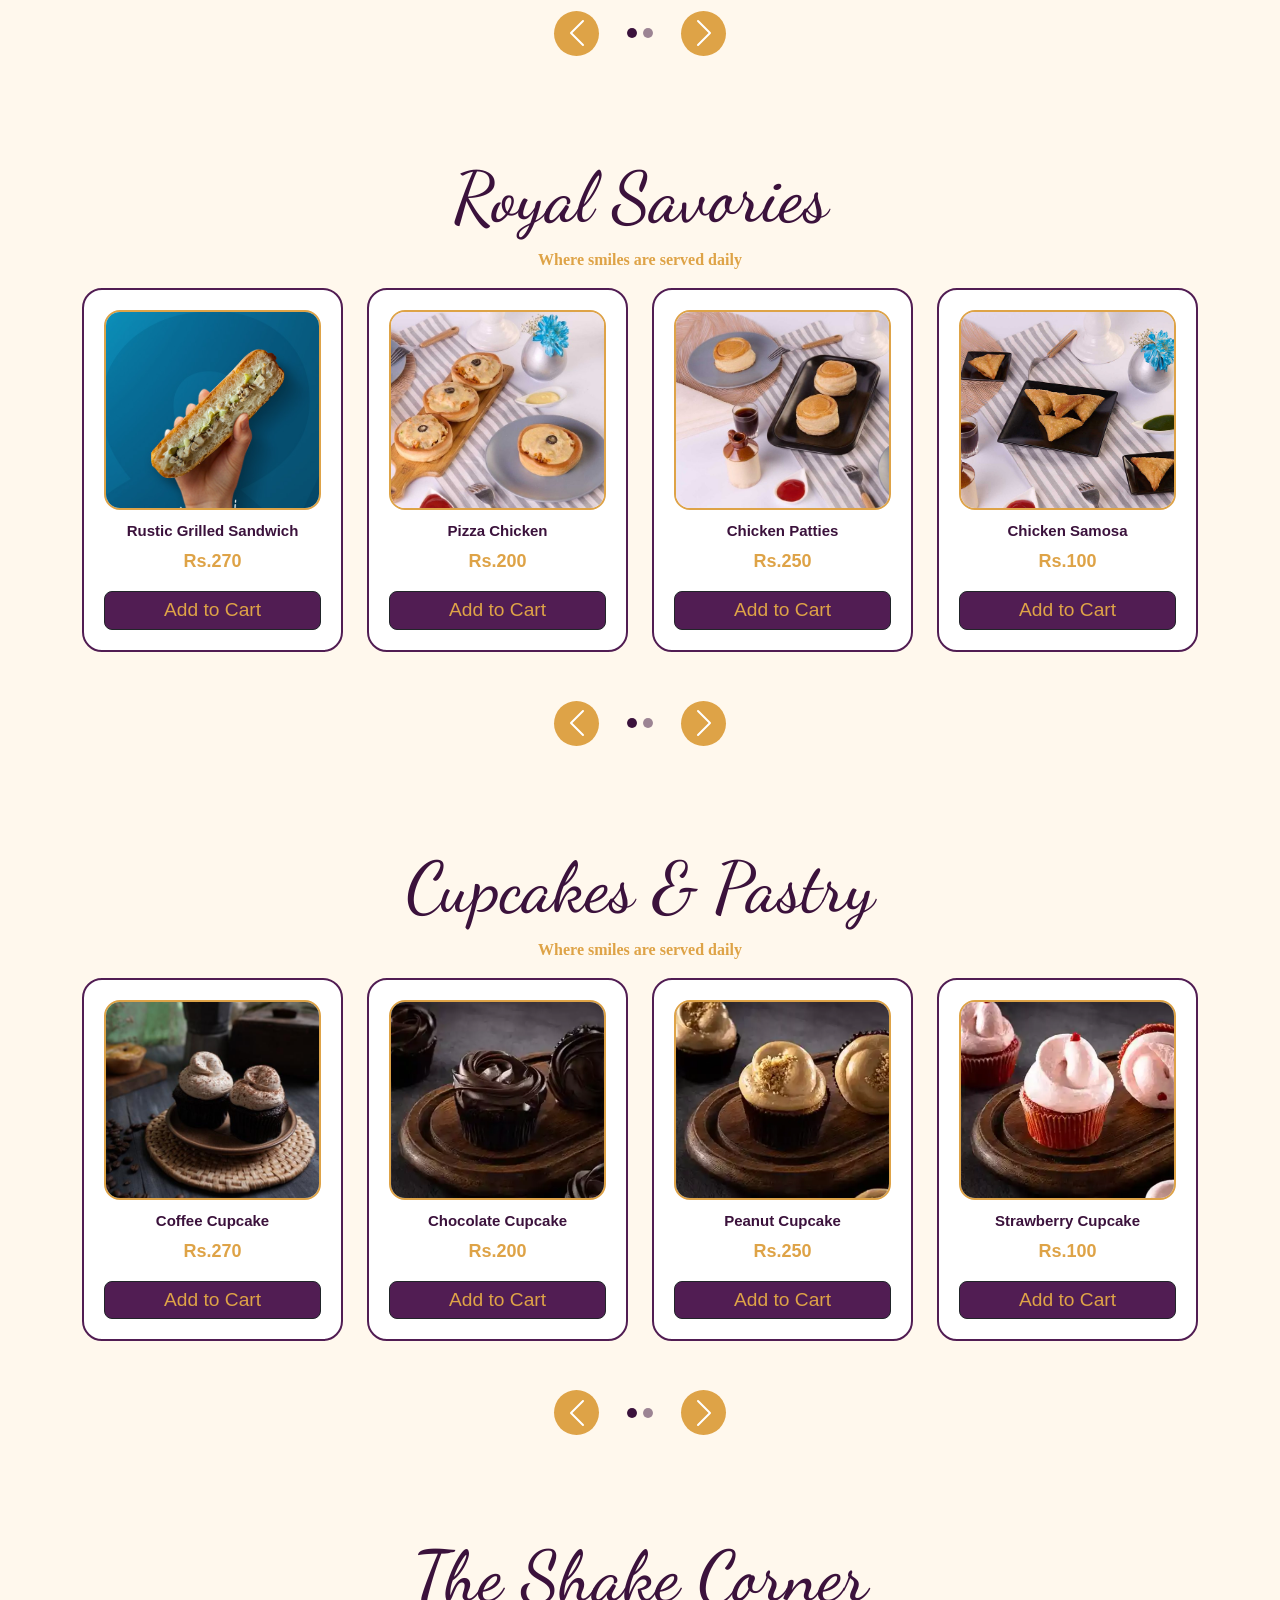
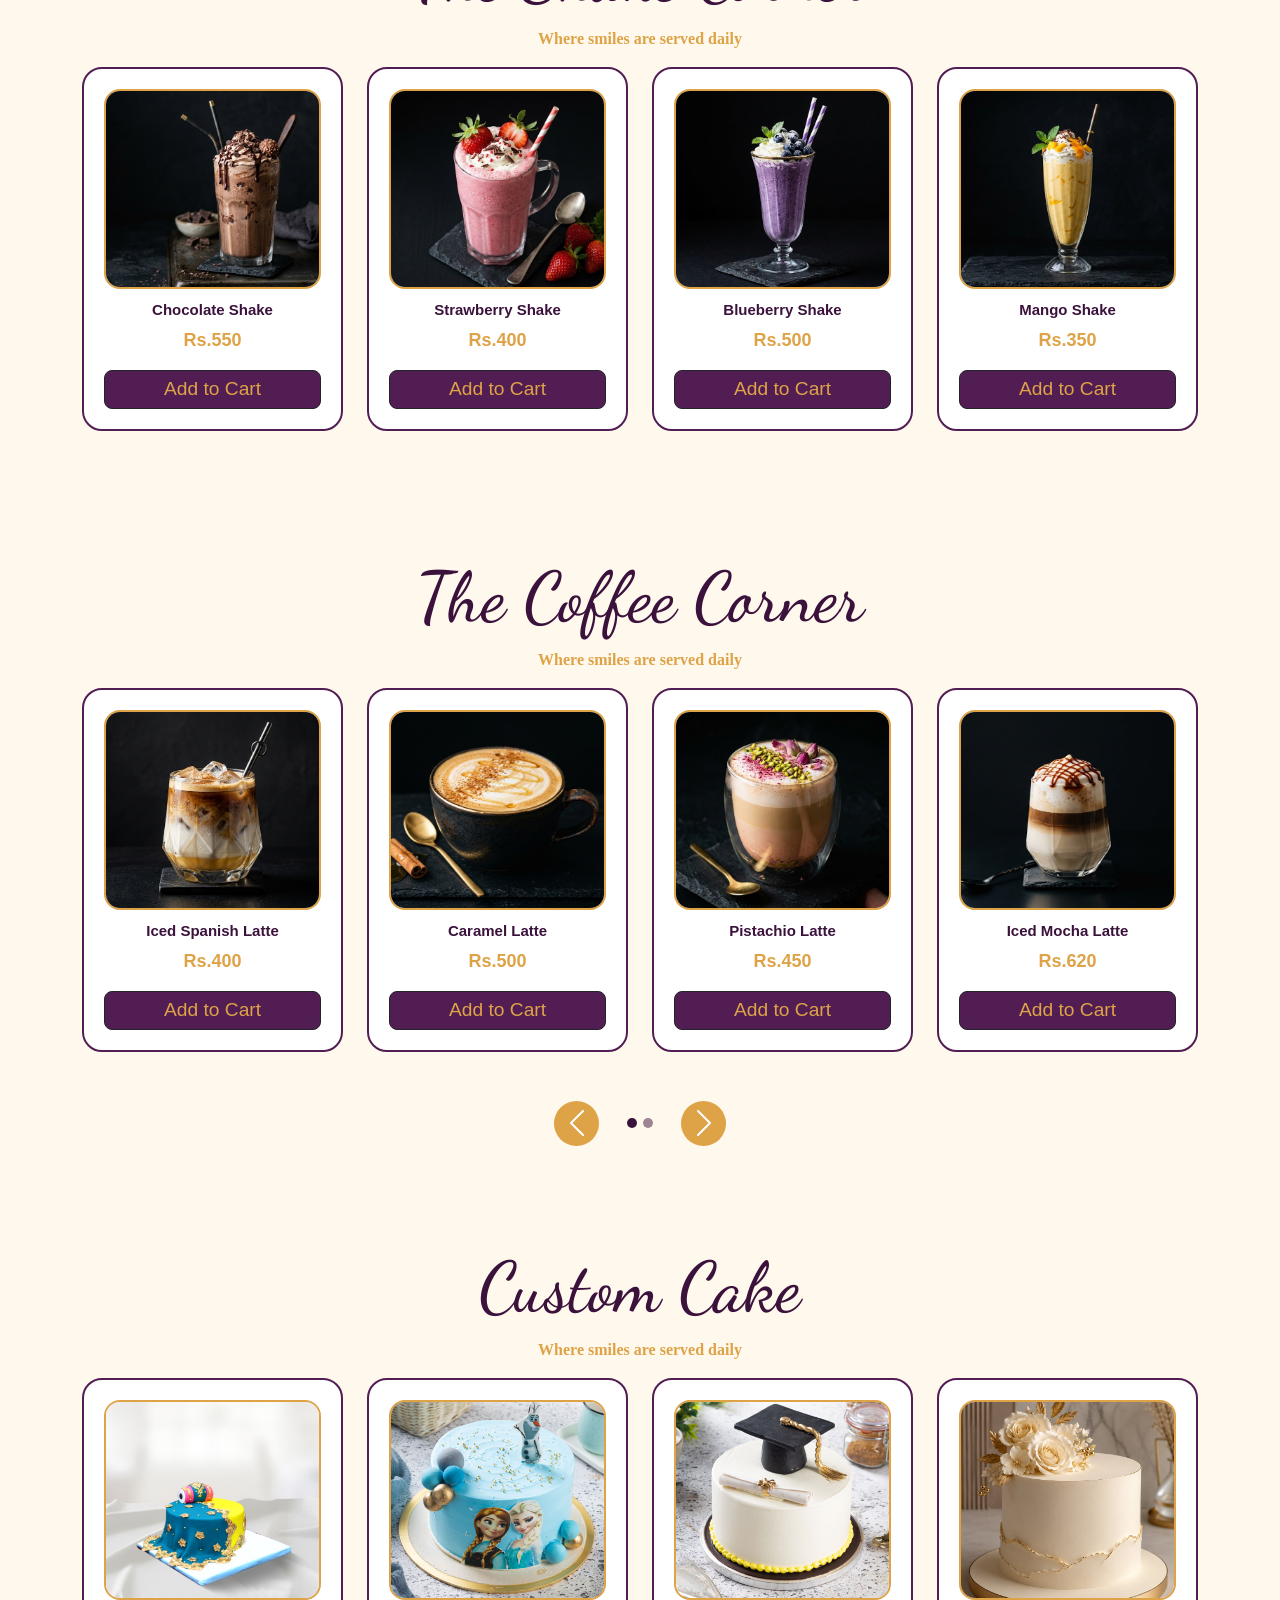
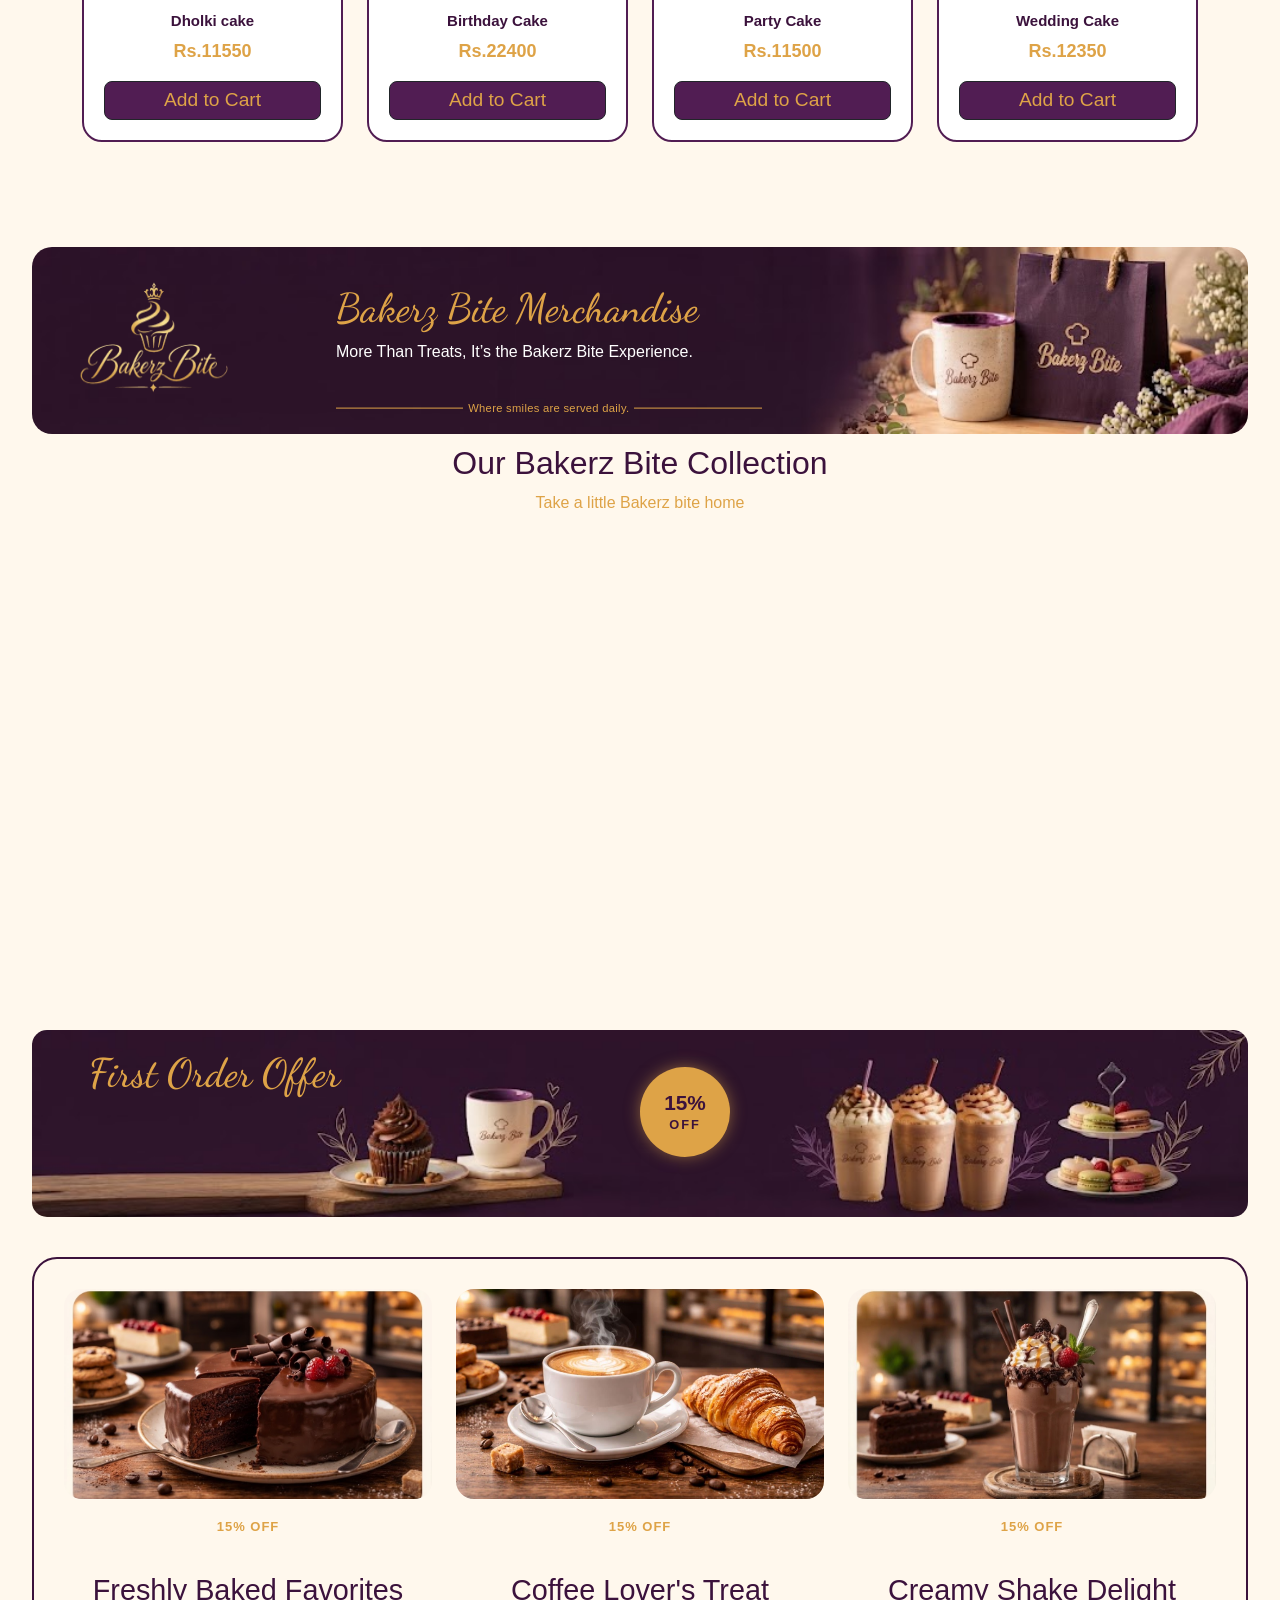
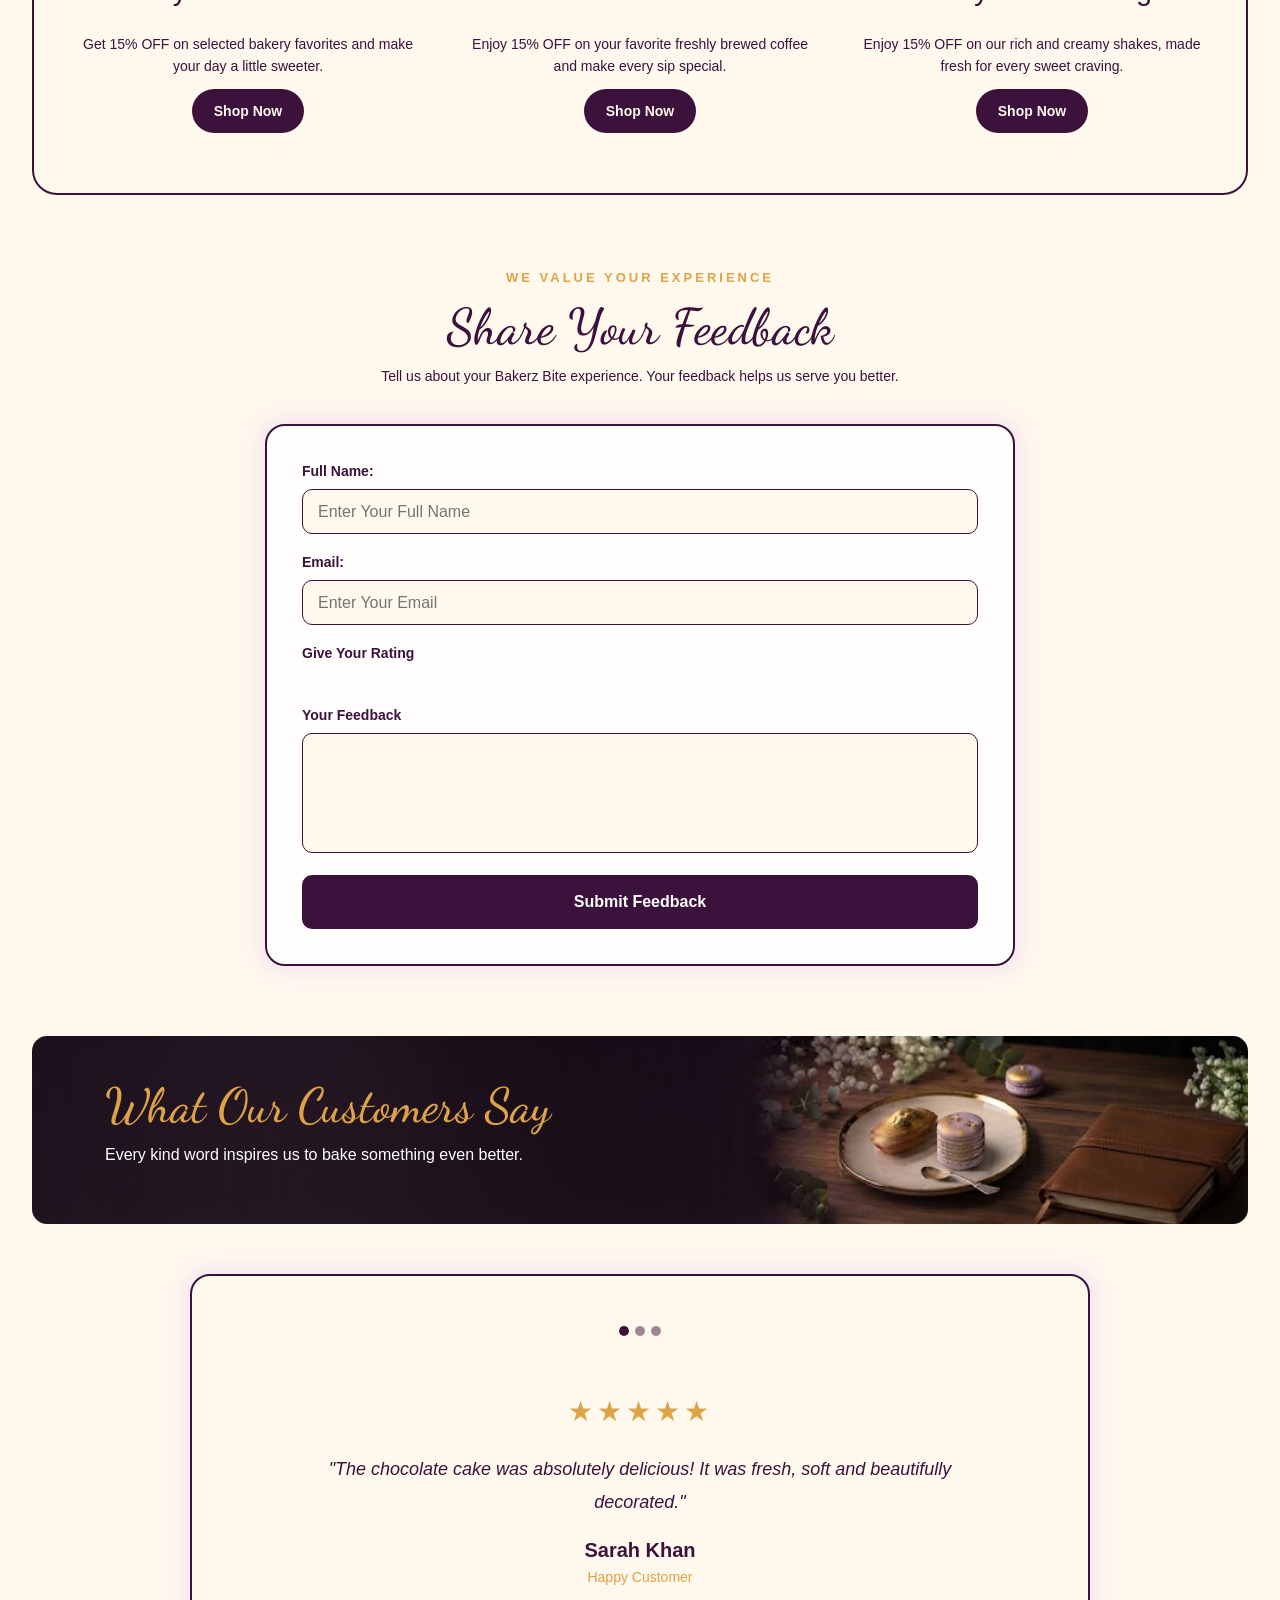
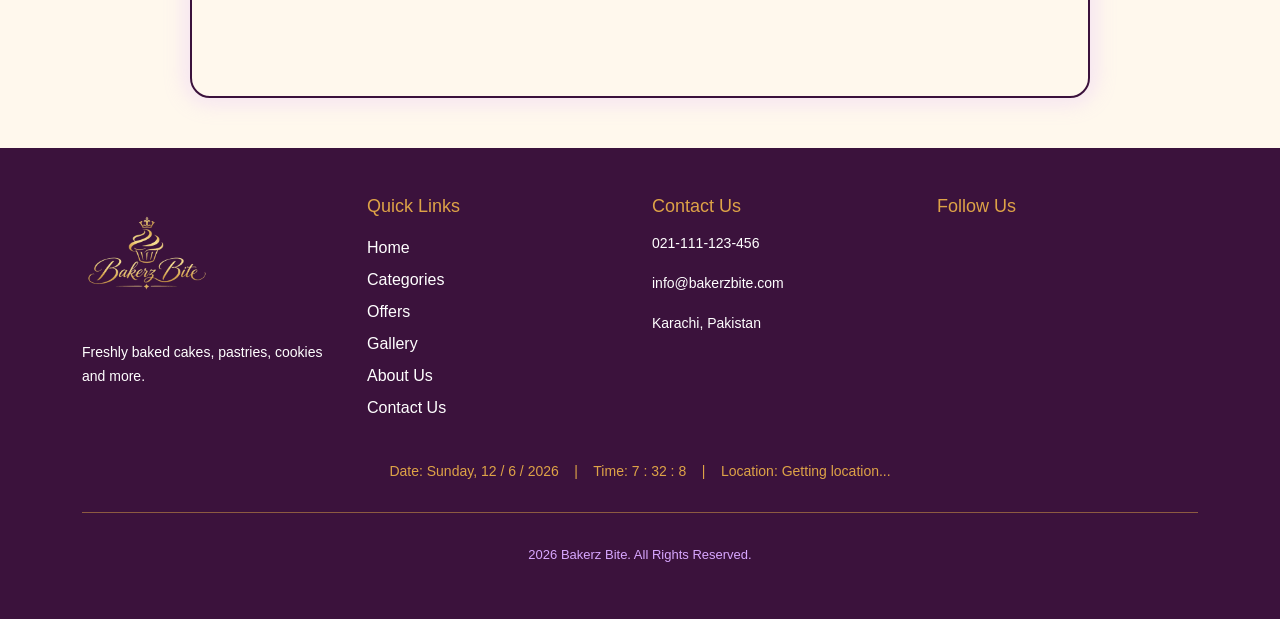
==== commit 66be3f58: "Update index.html" ====
--- a/index.html
+++ b/index.html
@@ -4,6 +4,7 @@
 <head>
   <meta charset="UTF-8">
   <meta name="viewport" content="width=device-width, initial-scale=1.0">
+   <meta name="description" content="Explore Bakerz Bite for delicious cakes, freshly baked pastries, delightful desserts and handcrafted beverages. Experience quality, freshness and sweetness in every bite!">
   <title>Bakerz Bite</title>
 
 
--- a/style.css
+++ b/style.css
@@ -9,6 +9,7 @@
     --text-color--: #3b123c;
     --purple: #6f3fa8;
     --text-color: #120b18;
+  
 }
 
 
@@ -1604,9 +1605,10 @@
 
 .gallery-section {
     padding: 85px 6%;
-    background:
+    /* background:
         radial-gradient(ellipse at 50% 0%, rgba(111, 63, 168, 0.16), transparent 55%),
-        var(--text-color);
+        var(--text-color); */
+      background-color: #120b18 !important;
     overflow: hidden;
 }
 
@@ -5464,4 +5466,4 @@
     background: var(--gold);
     color: var(--nav-bg);
     transform: translateY(-5px);
-}+}
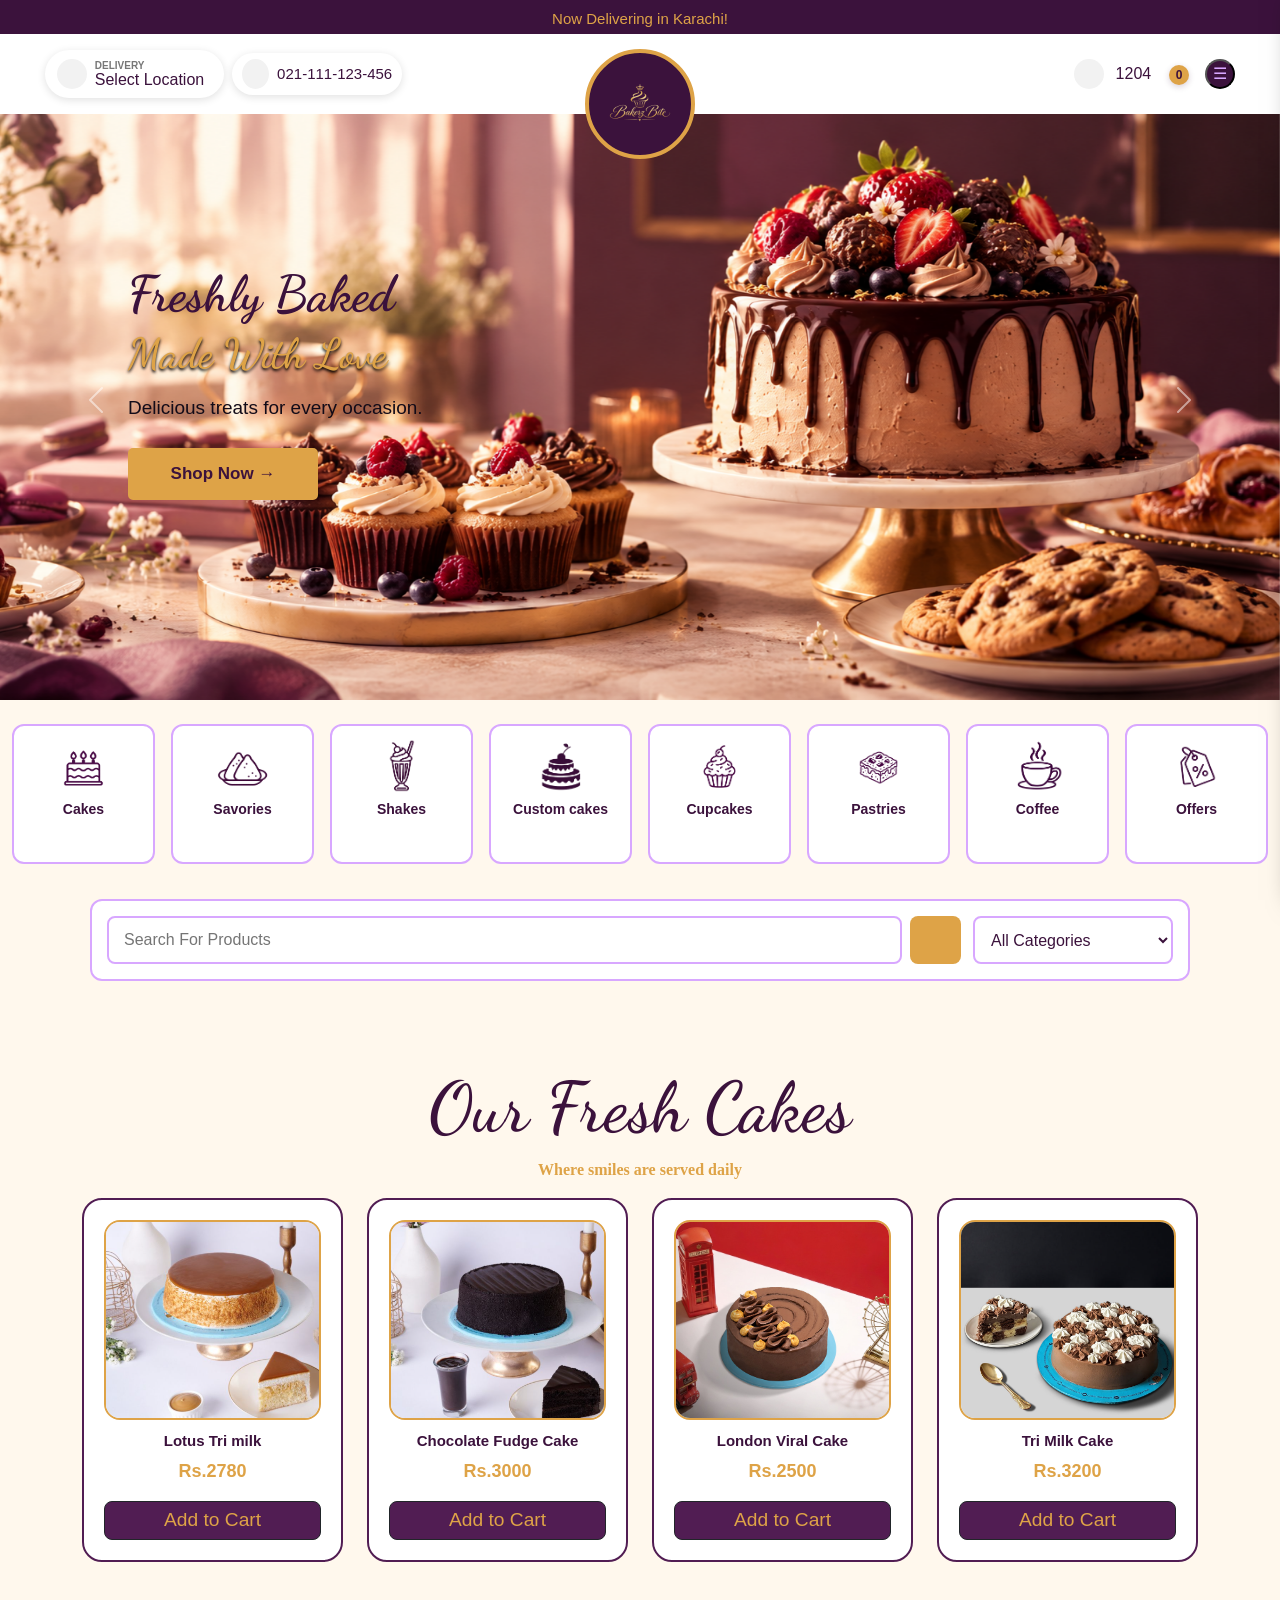
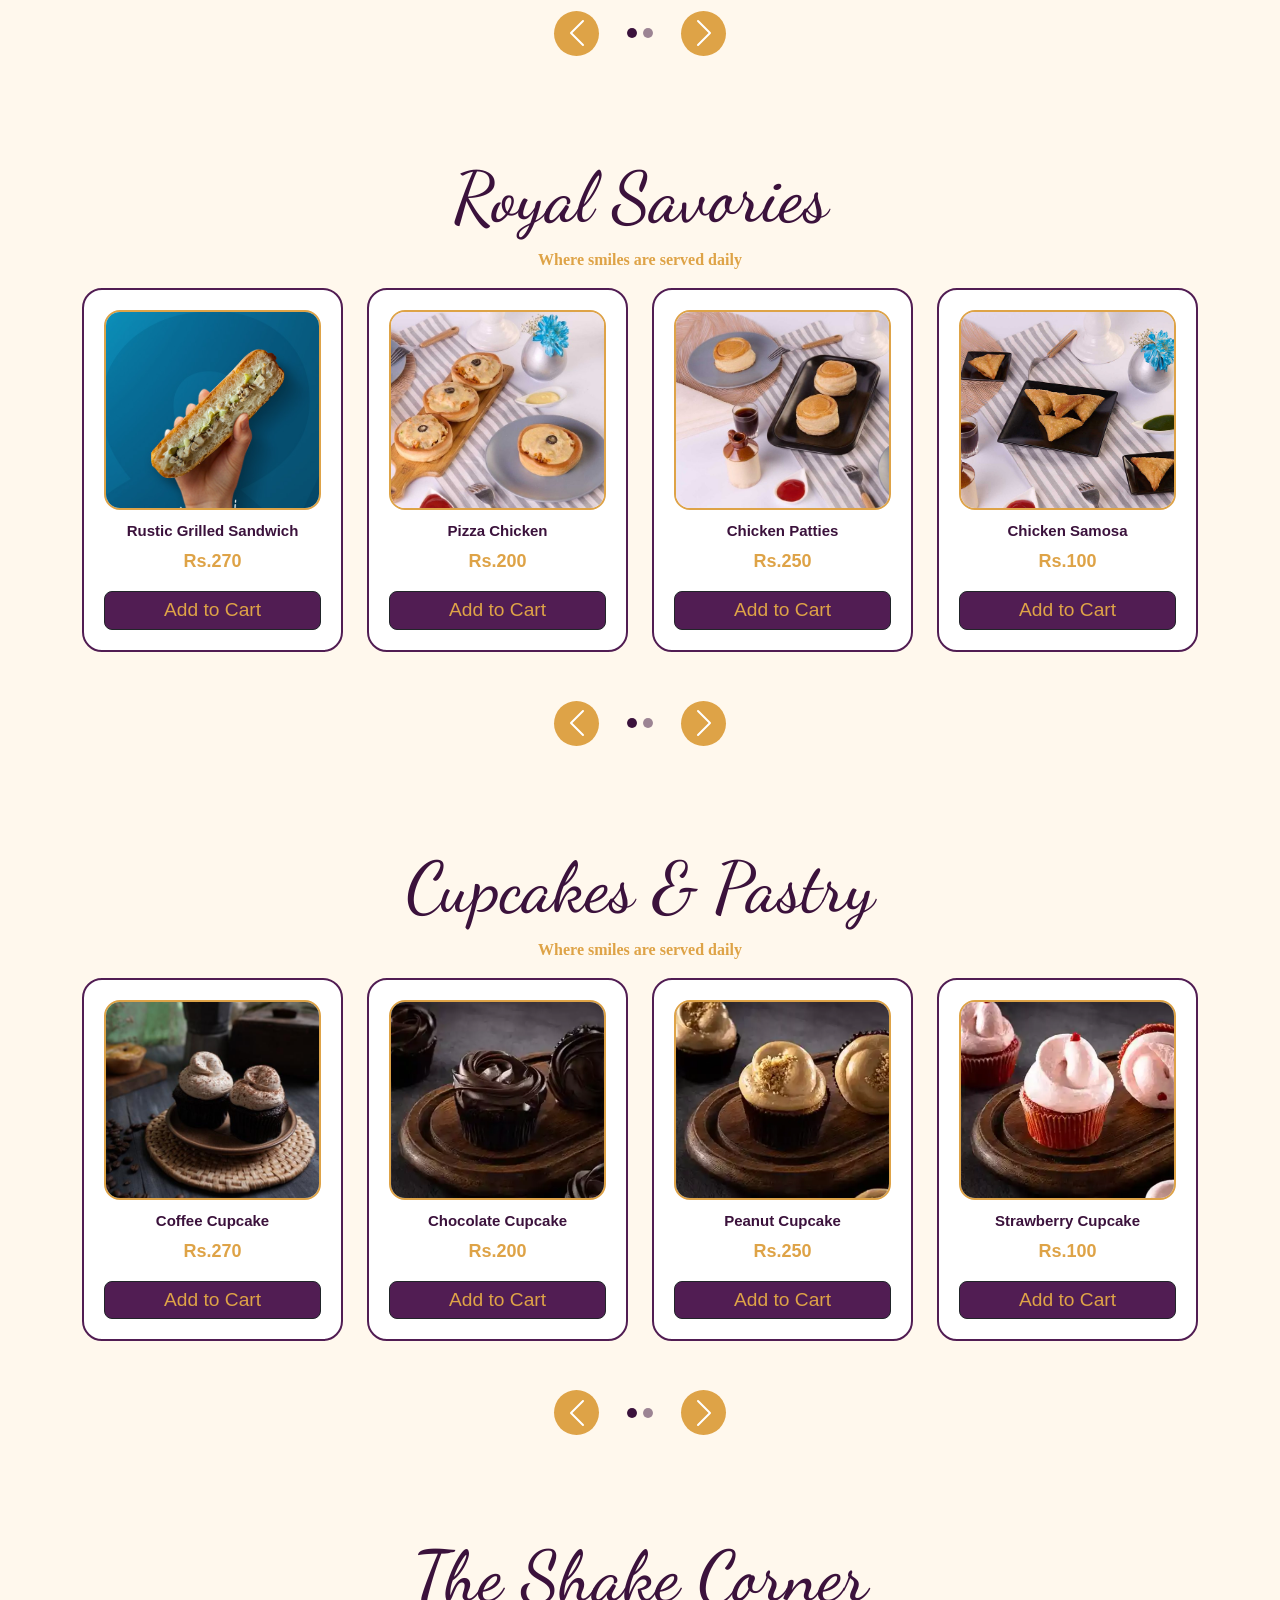
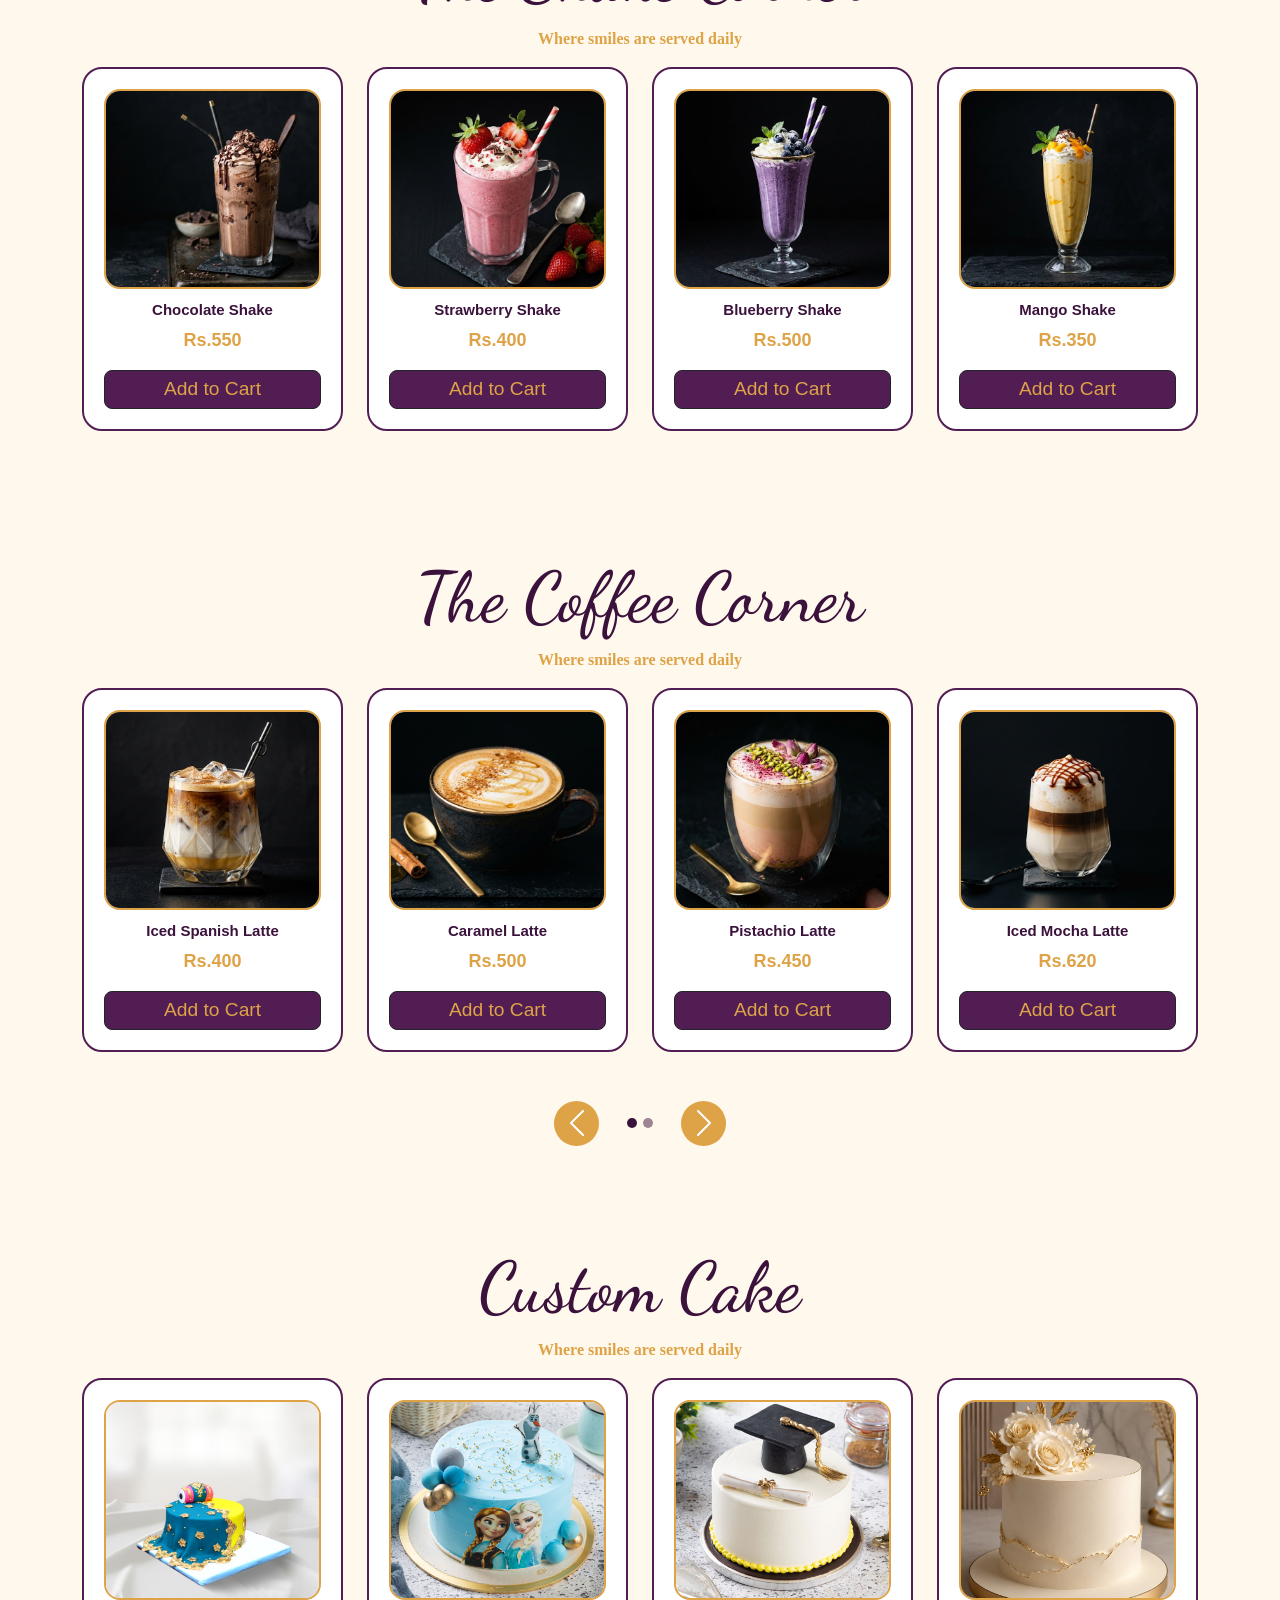
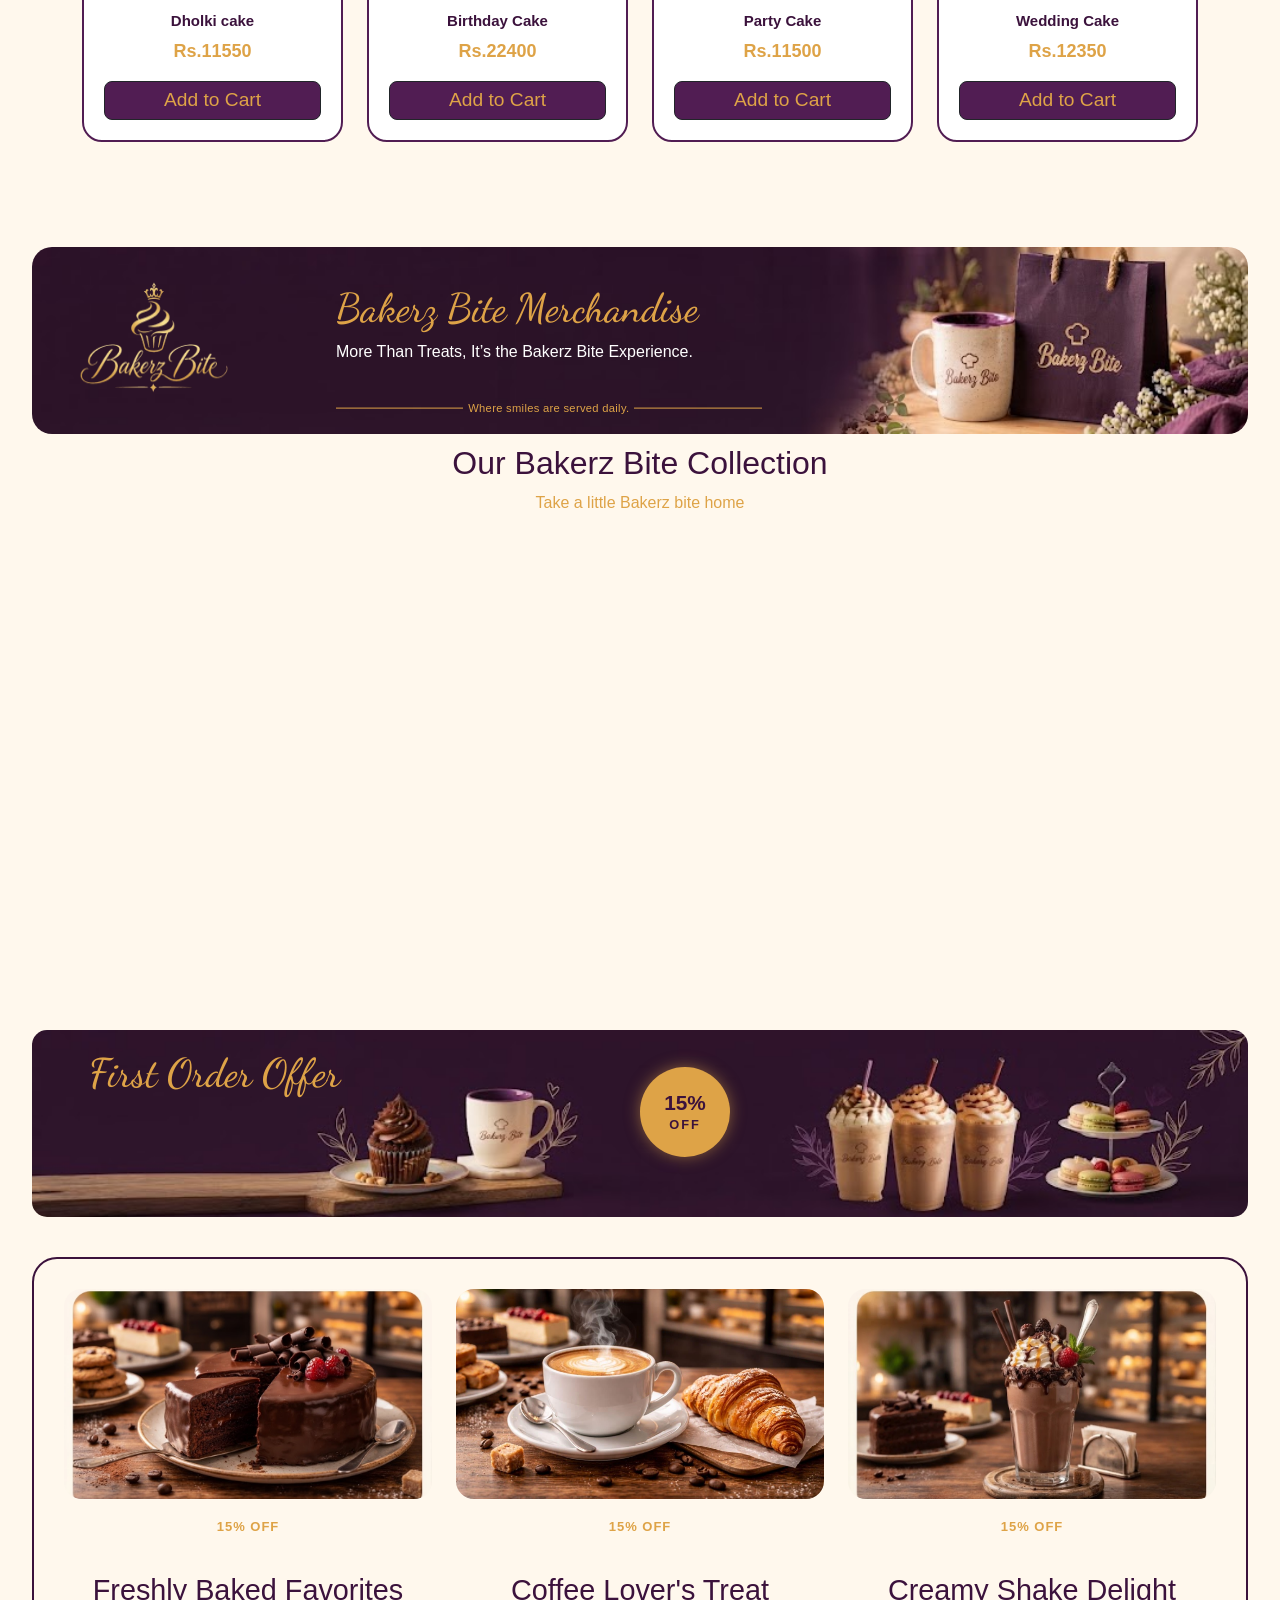
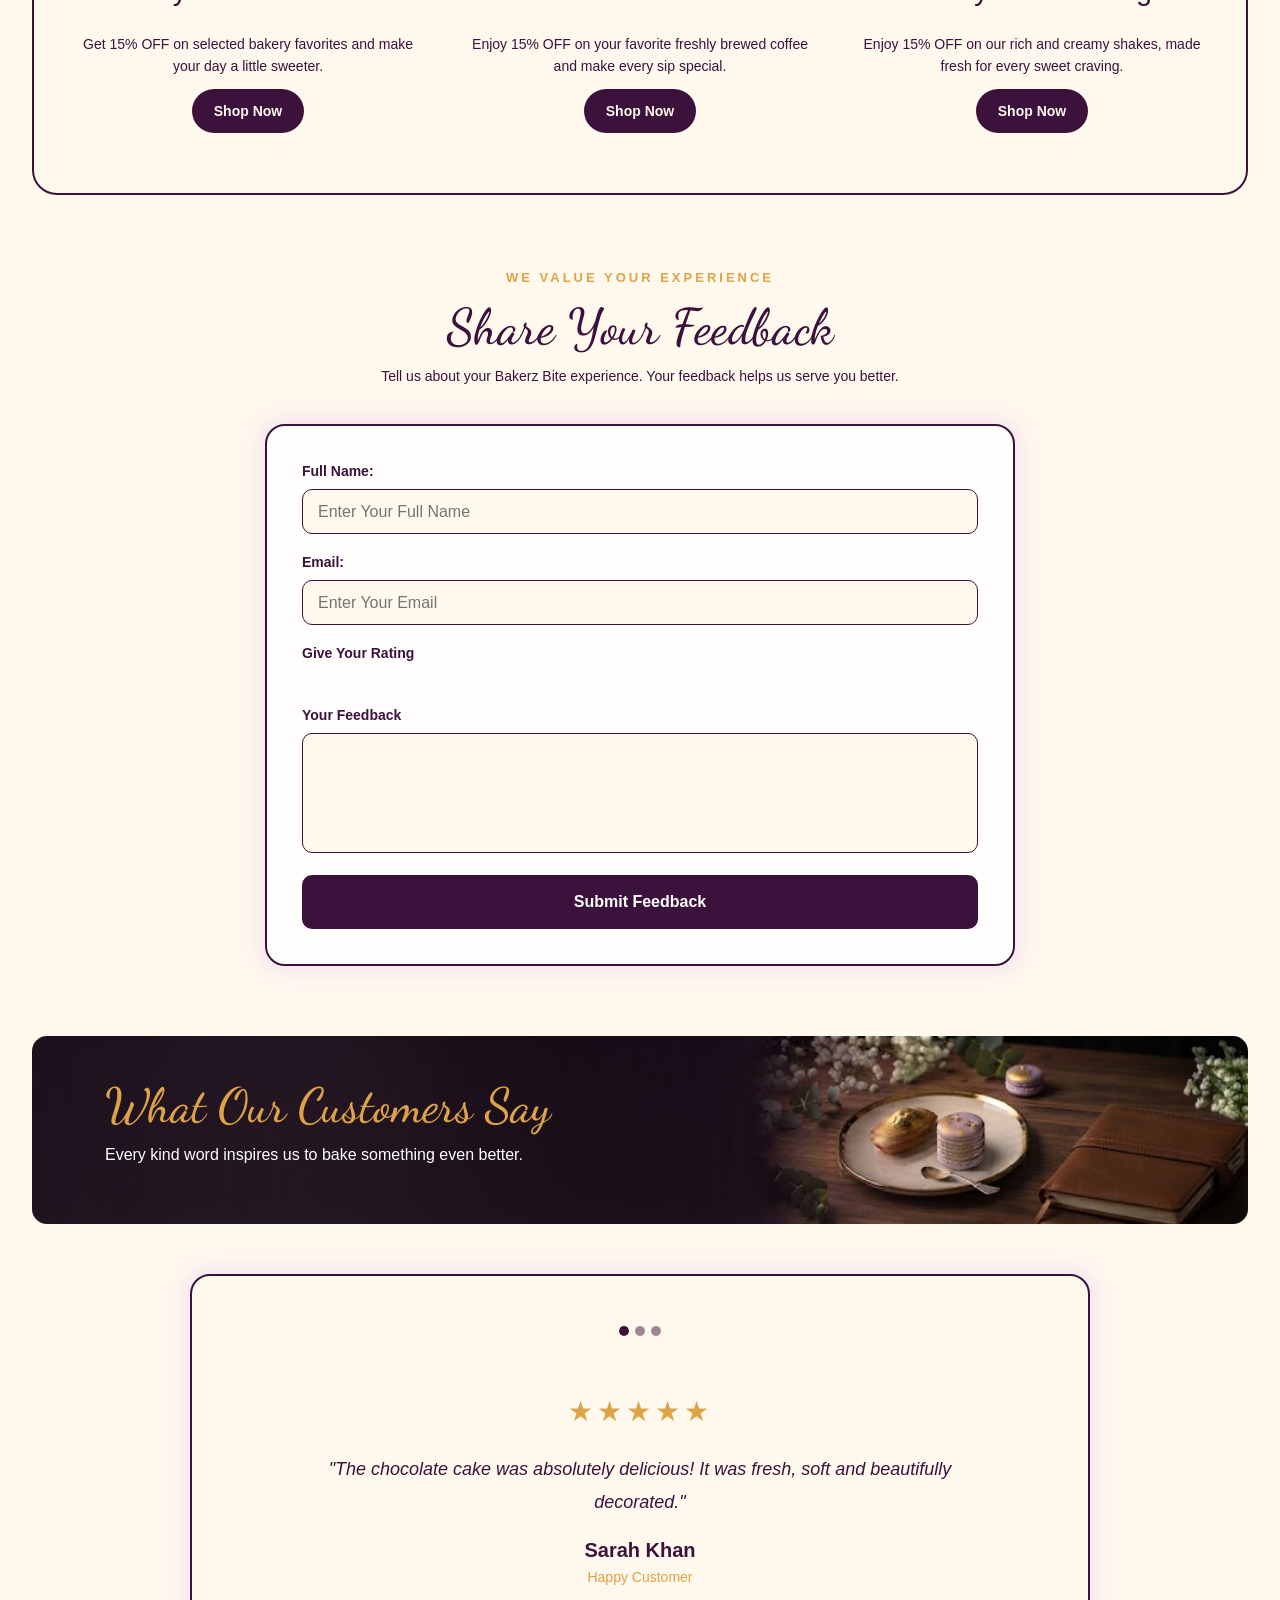
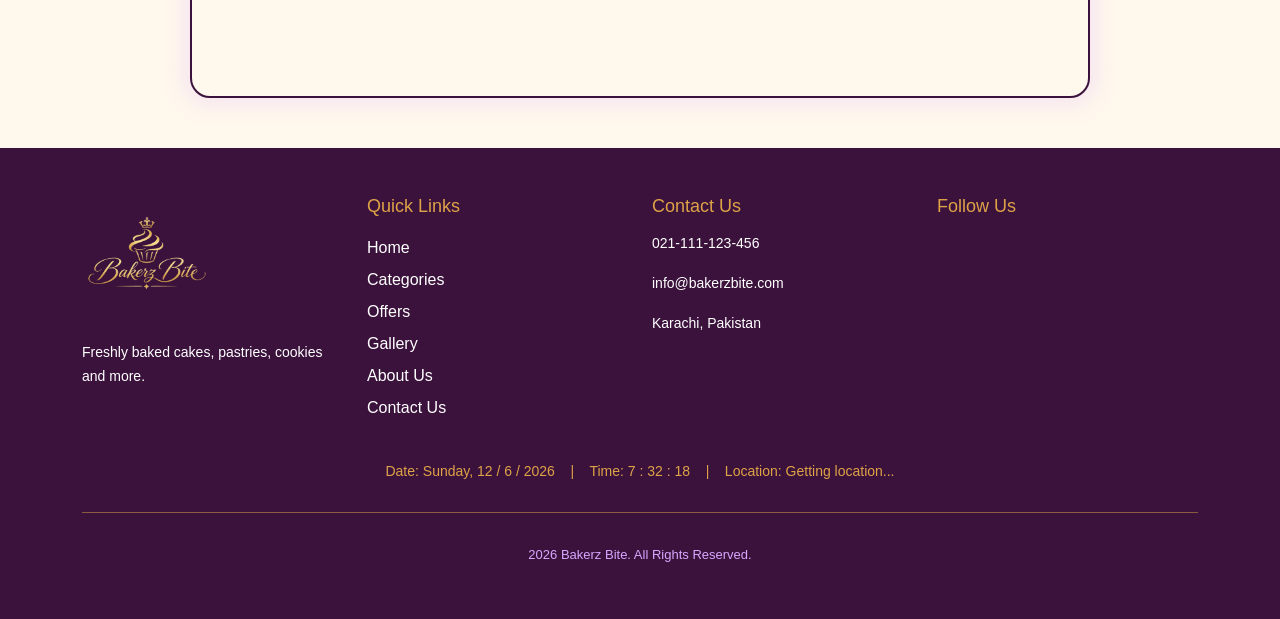
==== commit 8ac382b1: "Update index.html" ====
--- a/index.html
+++ b/index.html
@@ -6,7 +6,7 @@
   <meta name="viewport" content="width=device-width, initial-scale=1.0">
    <meta name="description" content="Explore Bakerz Bite for delicious cakes, freshly baked pastries, delightful desserts and handcrafted beverages. Experience quality, freshness and sweetness in every bite!">
   <title>Bakerz Bite</title>
-
+<link rel="canonical" href="https://mahazareen2010-spec.github.io/bakerz-bite/">
 
   <!-- Favicon -->
   <link rel="shortcut icon" href="MATERIAL/logo with bg.png" type="image/x-icon">
